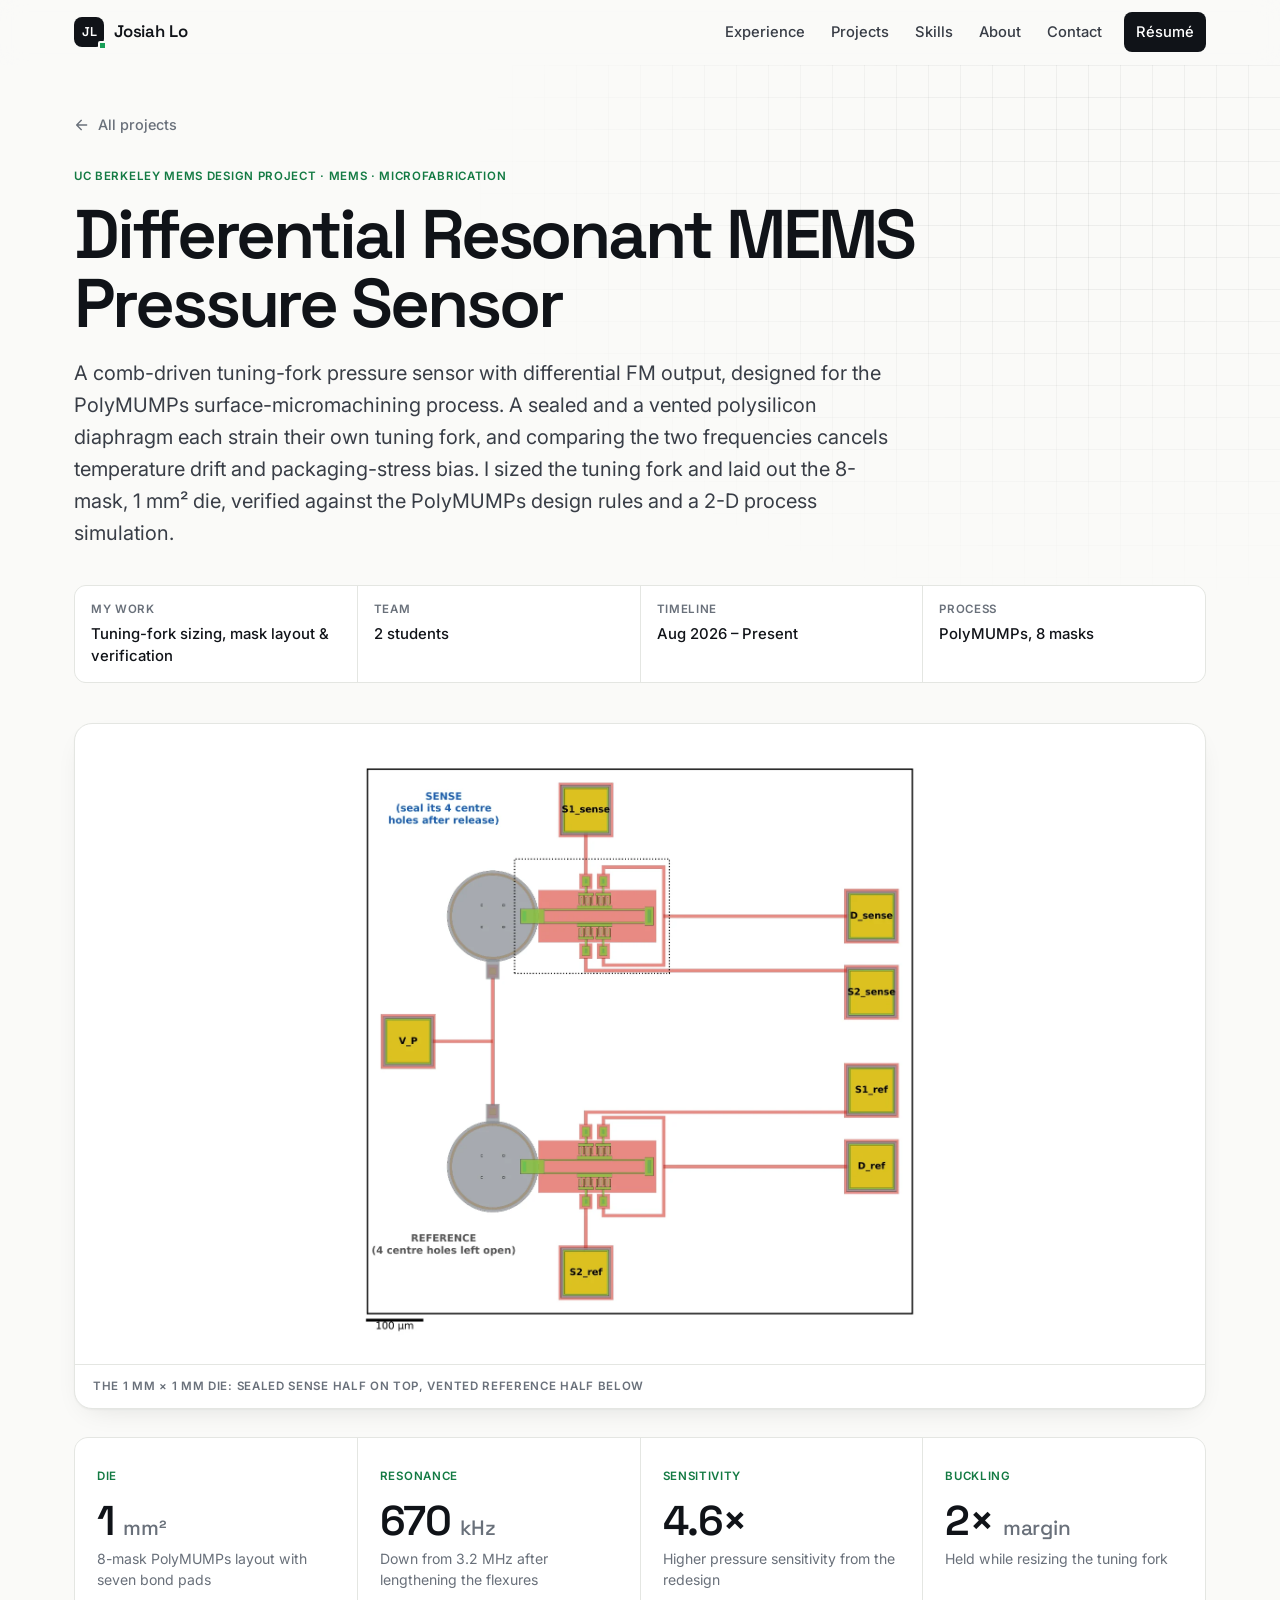
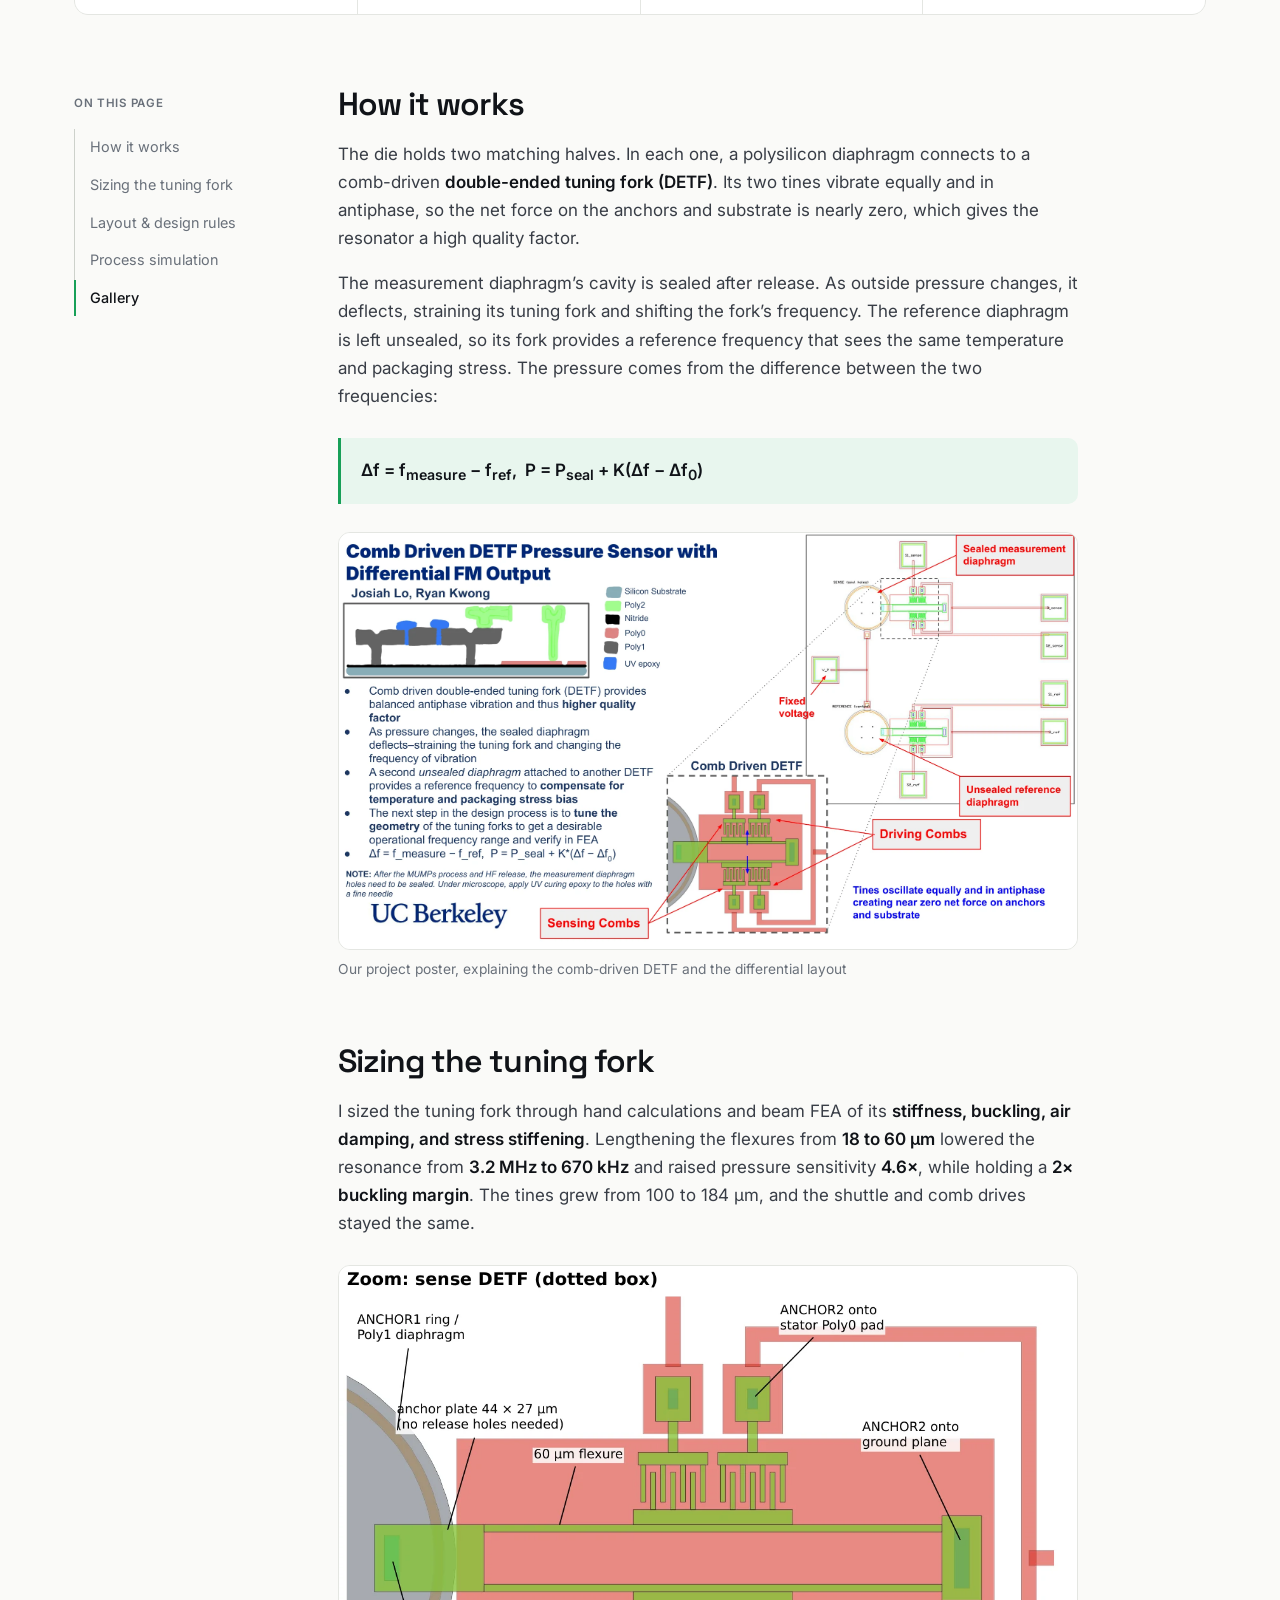
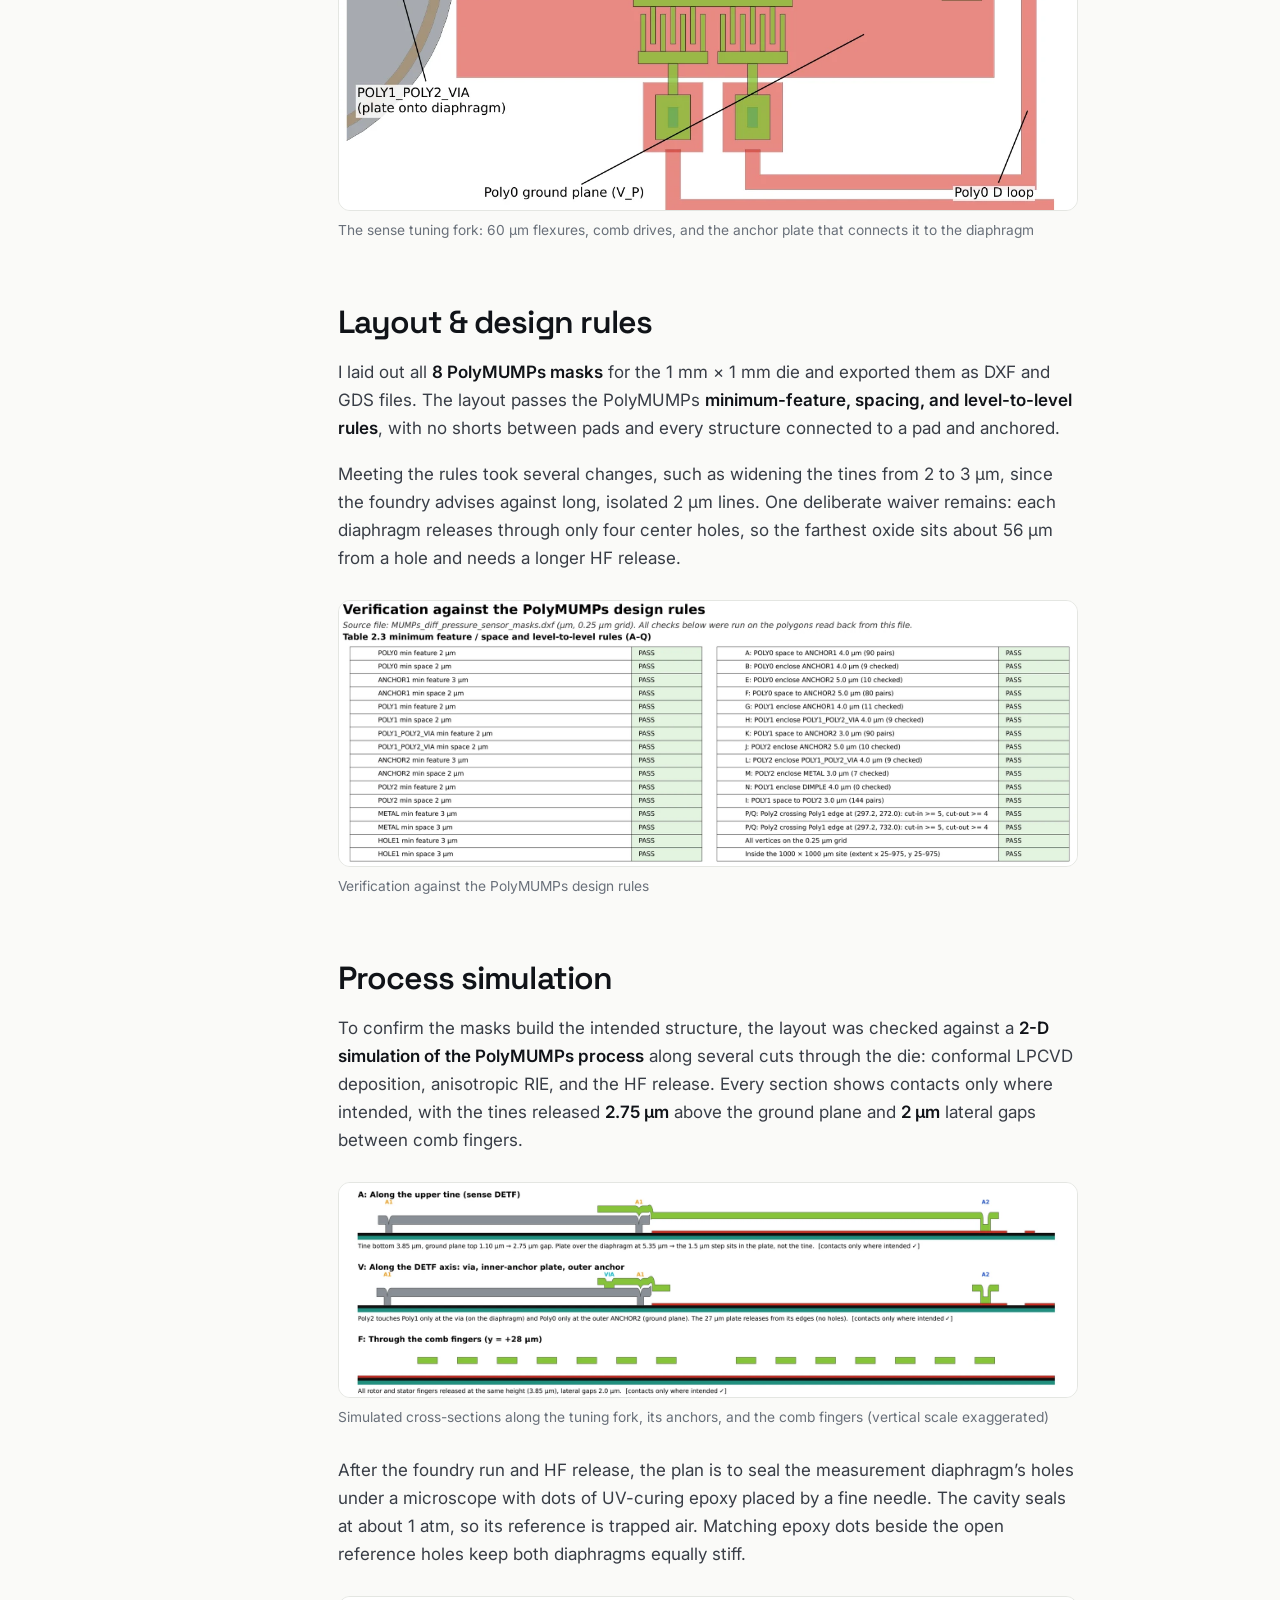
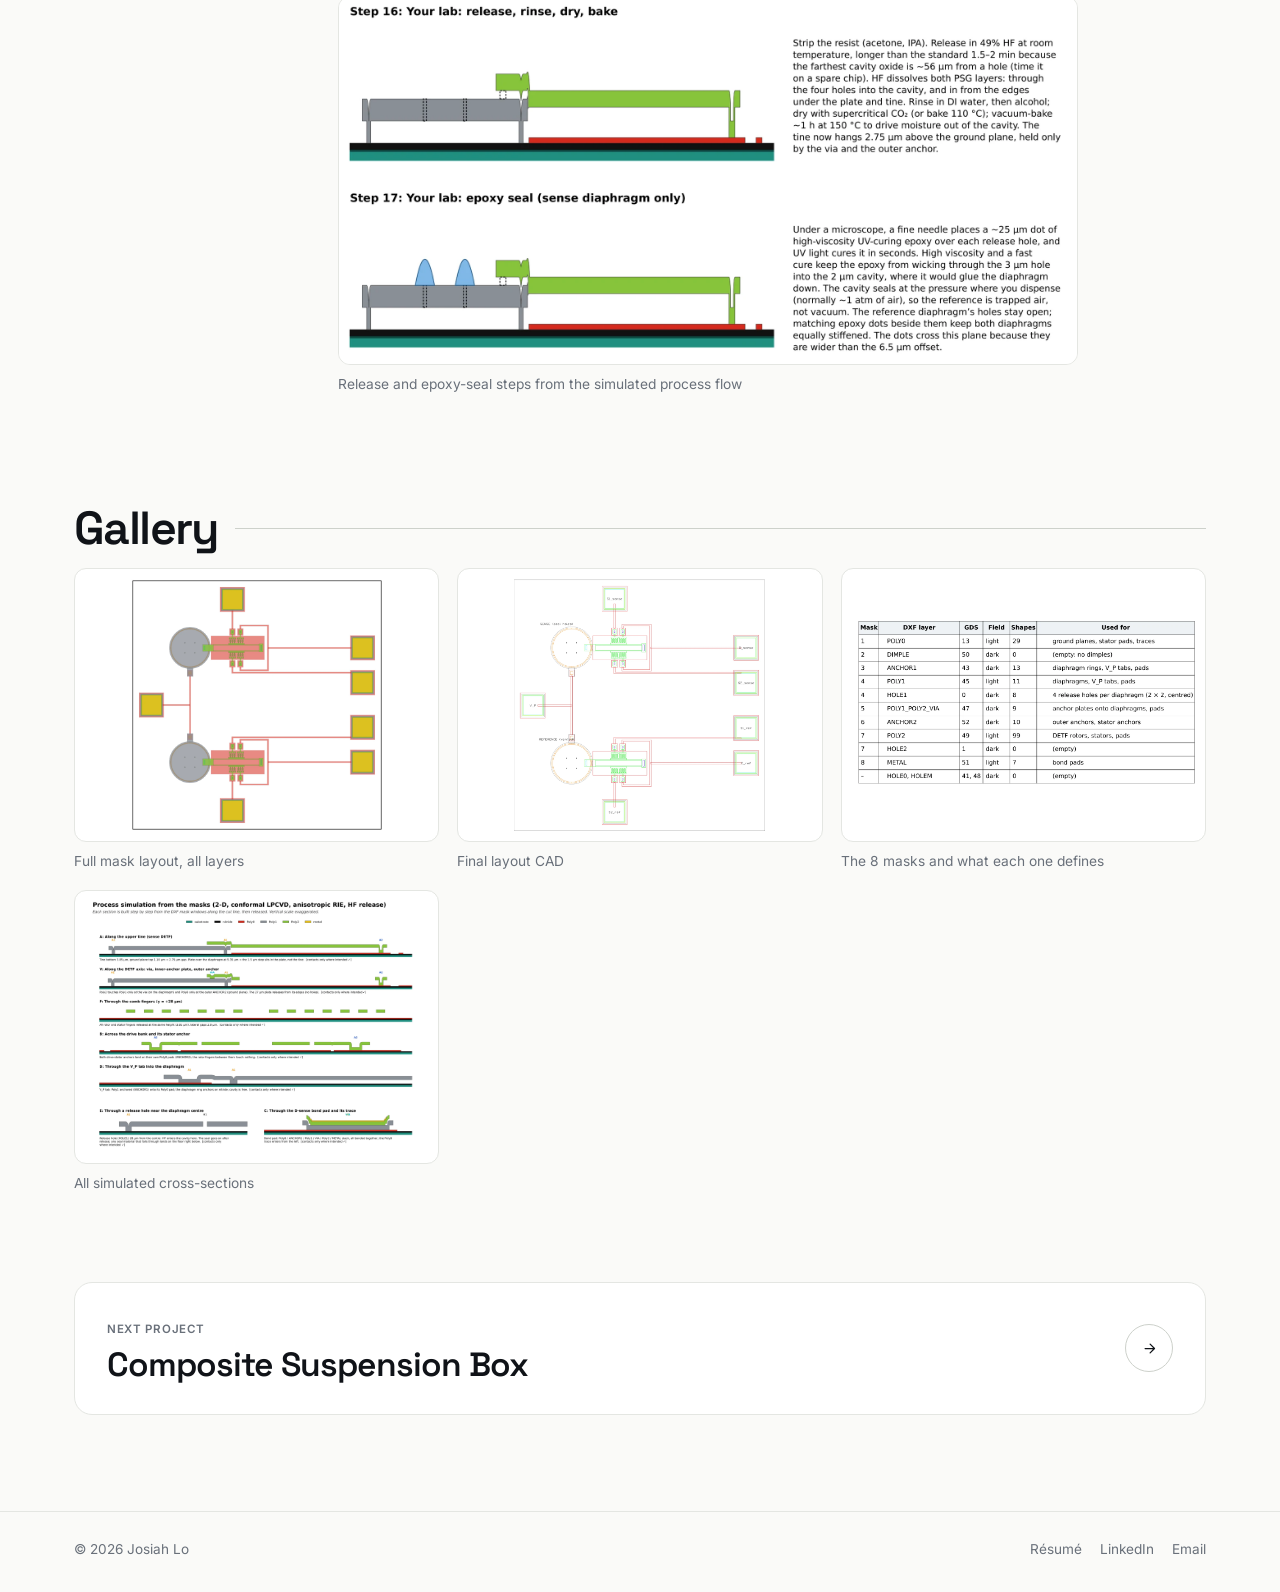
==== projects/mems-pressure-sensor.html @ 139d6095 "Add MEMS pressure sensor project and master-resume details New case-study page and featured card for" ====
<!doctype html>
<html lang="en">
<head>
  <meta charset="utf-8">
  <meta name="viewport" content="width=device-width, initial-scale=1">
  <title>Differential Resonant MEMS Pressure Sensor — Josiah Lo</title>
  <meta name="description" content="A comb-driven double-ended tuning fork pressure sensor with differential FM output, designed for the PolyMUMPs process: 8-mask 1 mm² layout verified against design rules and a 2-D process simulation.">
  <link rel="canonical" href="https://josiahdlo.github.io/projects/mems-pressure-sensor.html">
  <meta property="og:type" content="article">
  <meta property="og:title" content="Differential Resonant MEMS Pressure Sensor — Josiah Lo">
  <meta property="og:description" content="Sealed and vented diaphragms each strain a comb-driven tuning fork; comparing the two cancels temperature drift. PolyMUMPs layout, tuning-fork sizing, and process simulation.">
  <meta property="og:url" content="https://josiahdlo.github.io/projects/mems-pressure-sensor.html">
  <meta property="og:image" content="https://josiahdlo.github.io/assets/img/og-v2.jpg">
  <meta name="twitter:card" content="summary_large_image">
  <link rel="icon" href="../favicon.svg" type="image/svg+xml">
  <link rel="preconnect" href="https://fonts.googleapis.com">
  <link rel="preconnect" href="https://fonts.gstatic.com" crossorigin>
  <link href="https://fonts.googleapis.com/css2?family=Inter:wght@400;500;600&family=Space+Grotesk:wght@400;500;600&display=swap" rel="stylesheet">
  <link rel="stylesheet" href="../assets/css/style.css">
  <script>document.documentElement.classList.add("js");</script>
</head>
<body>
  <a class="skip-link" href="#main">Skip to content</a>

  <header class="nav">
    <div class="wrap nav__inner">
      <a class="brand" href="../index.html" aria-label="Josiah Lo — home">
        <span class="brand__mark" aria-hidden="true">JL</span>
        Josiah Lo
      </a>
      <button class="nav__toggle" type="button" aria-expanded="false" aria-controls="nav-links">
        <span class="nav__toggle-bars" aria-hidden="true"></span> Menu
      </button>
      <ul class="nav__links" id="nav-links">
        <li><a href="../index.html#experience">Experience</a></li>
        <li><a href="../index.html#projects">Projects</a></li>
        <li><a href="../index.html#skills">Skills</a></li>
        <li><a href="../index.html#about">About</a></li>
        <li><a href="../index.html#contact">Contact</a></li>
        <li><a class="nav__resume" href="../assets/Josiah_Lo_Resume.pdf" target="_blank" rel="noopener">Résumé</a></li>
      </ul>
    </div>
  </header>

  <main id="main">
    <section class="phero">
      <div class="wrap">
        <a class="back" href="../index.html#projects">
          <svg viewBox="0 0 24 24" fill="none" stroke="currentColor" stroke-width="2" stroke-linecap="round" stroke-linejoin="round" aria-hidden="true"><path d="M19 12H5M11 19l-7-7 7-7"/></svg>
          All projects
        </a>
        <p class="phero__eyebrow label">UC Berkeley MEMS design project · MEMS · Microfabrication</p>
        <h1 class="phero__title">Differential Resonant MEMS Pressure Sensor</h1>
        <p class="phero__lead">A comb-driven tuning-fork pressure sensor with differential FM output, designed for the PolyMUMPs surface-micromachining process. A sealed and a vented polysilicon diaphragm each strain their own tuning fork, and comparing the two frequencies cancels temperature drift and packaging-stress bias. I sized the tuning fork and laid out the 8-mask, 1 mm² die, verified against the PolyMUMPs design rules and a 2-D process simulation.</p>
        <dl class="meta">
          <div><dt class="label">My work</dt><dd>Tuning-fork sizing, mask layout &amp; verification</dd></div>
          <div><dt class="label">Team</dt><dd>2 students</dd></div>
          <div><dt class="label">Timeline</dt><dd>Aug 2026 – Present</dd></div>
          <div><dt class="label">Process</dt><dd>PolyMUMPs, 8 masks</dd></div>
        </dl>
      </div>
    </section>

    <div class="wrap">
      <figure class="cover cover--pad">
        <a href="../assets/img/mems/layout-labeled.webp" data-zoom><img src="../assets/img/mems/layout-labeled.webp" width="1187" height="1248" alt="PolyMUMPs mask layout of the 1 mm die: the sensing half with its sealed diaphragm on top, the reference half with its vented diaphragm below, and seven bond pads"></a>
        <figcaption class="label">The 1 mm × 1 mm die: sealed sense half on top, vented reference half below</figcaption>
      </figure>

      <div class="results" style="--cols:4">
        <div class="stat">
          <span class="label">Die</span>
          <div class="stat__num">1 <small>mm²</small></div>
          <p class="stat__text">8-mask PolyMUMPs layout with seven bond pads</p>
        </div>
        <div class="stat">
          <span class="label">Resonance</span>
          <div class="stat__num">670 <small>kHz</small></div>
          <p class="stat__text">Down from 3.2 MHz after lengthening the flexures</p>
        </div>
        <div class="stat">
          <span class="label">Sensitivity</span>
          <div class="stat__num">4.6×</div>
          <p class="stat__text">Higher pressure sensitivity from the redesign</p>
        </div>
        <div class="stat">
          <span class="label">Buckling</span>
          <div class="stat__num">2× <small>margin</small></div>
          <p class="stat__text">Held while resizing the tuning fork</p>
        </div>
      </div>

      <div class="pbody">
        <nav class="toc" aria-label="On this page">
          <span class="label">On this page</span>
          <ol>
            <li><a href="#concept">How it works</a></li>
            <li><a href="#sizing">Sizing the tuning fork</a></li>
            <li><a href="#layout">Layout &amp; design rules</a></li>
            <li><a href="#process">Process simulation</a></li>
            <li><a href="#gallery">Gallery</a></li>
          </ol>
        </nav>

        <article class="prose">
          <section id="concept">
            <h2>How it works</h2>
            <p>The die holds two matching halves. In each one, a polysilicon diaphragm connects to a comb-driven <strong>double-ended tuning fork (DETF)</strong>. Its two tines vibrate equally and in antiphase, so the net force on the anchors and substrate is nearly zero, which gives the resonator a high quality factor.</p>
            <p>The measurement diaphragm’s cavity is sealed after release. As outside pressure changes, it deflects, straining its tuning fork and shifting the fork’s frequency. The reference diaphragm is left unsealed, so its fork provides a reference frequency that sees the same temperature and packaging stress. The pressure comes from the difference between the two frequencies:</p>
            <div class="callout"><p><strong>Δf = f<sub>measure</sub> − f<sub>ref</sub>,&nbsp; P = P<sub>seal</sub> + K(Δf − Δf<sub>0</sub>)</strong></p></div>
            <figure class="fig">
              <a href="../assets/img/mems/poster.webp" data-zoom><img src="../assets/img/mems/poster.webp" width="2000" height="1125" alt="Project poster: Comb Driven DETF Pressure Sensor with Differential FM Output, showing the cross-section, the layout, and the driving and sensing combs" loading="lazy"></a>
              <figcaption>Our project poster, explaining the comb-driven DETF and the differential layout</figcaption>
            </figure>
          </section>

          <section id="sizing">
            <h2>Sizing the tuning fork</h2>
            <p>I sized the tuning fork through hand calculations and beam FEA of its <strong>stiffness, buckling, air damping, and stress stiffening</strong>. Lengthening the flexures from <strong>18 to 60 µm</strong> lowered the resonance from <strong>3.2 MHz to 670 kHz</strong> and raised pressure sensitivity <strong>4.6×</strong>, while holding a <strong>2× buckling margin</strong>. The tines grew from 100 to 184 µm, and the shuttle and comb drives stayed the same.</p>
            <figure class="fig">
              <a href="../assets/img/mems/detf-zoom.webp" data-zoom><img src="../assets/img/mems/detf-zoom.webp" width="1162" height="857" alt="Zoomed layout of the sense tuning fork showing the 60 µm flexures, comb drives, anchors, and the anchor plate on the diaphragm" loading="lazy"></a>
              <figcaption>The sense tuning fork: 60 µm flexures, comb drives, and the anchor plate that connects it to the diaphragm</figcaption>
            </figure>
          </section>

          <section id="layout">
            <h2>Layout &amp; design rules</h2>
            <p>I laid out all <strong>8 PolyMUMPs masks</strong> for the 1 mm × 1 mm die and exported them as DXF and GDS files. The layout passes the PolyMUMPs <strong>minimum-feature, spacing, and level-to-level rules</strong>, with no shorts between pads and every structure connected to a pad and anchored.</p>
            <p>Meeting the rules took several changes, such as widening the tines from 2 to 3 µm, since the foundry advises against long, isolated 2 µm lines. One deliberate waiver remains: each diaphragm releases through only four center holes, so the farthest oxide sits about 56 µm from a hole and needs a longer HF release.</p>
            <figure class="fig">
              <a href="../assets/img/mems/drc.webp" data-zoom><img src="../assets/img/mems/drc.webp" width="1800" height="646" alt="Design-rule verification table: every minimum feature, spacing, and level-to-level check passes" loading="lazy"></a>
              <figcaption>Verification against the PolyMUMPs design rules</figcaption>
            </figure>
          </section>

          <section id="process">
            <h2>Process simulation</h2>
            <p>To confirm the masks build the intended structure, the layout was checked against a <strong>2-D simulation of the PolyMUMPs process</strong> along several cuts through the die: conformal LPCVD deposition, anisotropic RIE, and the HF release. Every section shows contacts only where intended, with the tines released <strong>2.75 µm</strong> above the ground plane and <strong>2 µm</strong> lateral gaps between comb fingers.</p>
            <figure class="fig">
              <a href="../assets/img/mems/sections.webp" data-zoom><img src="../assets/img/mems/sections.webp" width="1800" height="522" alt="Simulated cross-sections along the tuning fork, its anchors, and the comb fingers" loading="lazy"></a>
              <figcaption>Simulated cross-sections along the tuning fork, its anchors, and the comb fingers (vertical scale exaggerated)</figcaption>
            </figure>
            <p>After the foundry run and HF release, the plan is to seal the measurement diaphragm’s holes under a microscope with dots of UV-curing epoxy placed by a fine needle. The cavity seals at about 1 atm, so its reference is trapped air. Matching epoxy dots beside the open reference holes keep both diaphragms equally stiff.</p>
            <figure class="fig">
              <a href="../assets/img/mems/flow-release.webp" data-zoom><img src="../assets/img/mems/flow-release.webp" width="1800" height="894" alt="Process-flow steps for the HF release and the UV epoxy seal of the measurement diaphragm" loading="lazy"></a>
              <figcaption>Release and epoxy-seal steps from the simulated process flow</figcaption>
            </figure>
          </section>
        </article>
      </div>
    </div>

    <section class="gallery-section" id="gallery">
      <div class="wrap">
        <div class="section__head">
          <h2 class="section__title">Gallery</h2>
          <span class="section__rule" aria-hidden="true"></span>
        </div>
        <div class="gallery">
          <figure><a href="../assets/img/mems/layout.webp" data-zoom><img class="fit" src="../assets/img/mems/layout.webp" width="1516" height="1516" alt="Full mask layout of the die with all layers" loading="lazy"></a><figcaption>Full mask layout, all layers</figcaption></figure>
          <figure><a href="../assets/img/mems/final-cad.webp" data-zoom><img class="fit" src="../assets/img/mems/final-cad.webp" width="1793" height="1800" alt="Final layout CAD of the die" loading="lazy"></a><figcaption>Final layout CAD</figcaption></figure>
          <figure><a href="../assets/img/mems/mask-table.webp" data-zoom><img class="fit" src="../assets/img/mems/mask-table.webp" width="1162" height="587" alt="Table of the 8 PolyMUMPs masks and what each defines" loading="lazy"></a><figcaption>The 8 masks and what each one defines</figcaption></figure>
          <figure><a href="../assets/img/mems/sections-all.webp" data-zoom><img class="fit" src="../assets/img/mems/sections-all.webp" width="1800" height="1371" alt="All simulated cross-sections through the die" loading="lazy"></a><figcaption>All simulated cross-sections</figcaption></figure>
        </div>
      </div>
    </section>

    <section class="pnext">
      <div class="wrap">
        <a href="suspension-box.html">
          <div><span class="label">Next project</span><strong>Composite Suspension Box</strong></div>
          <span class="card__go" aria-hidden="true"><svg viewBox="0 0 24 24" fill="none" stroke="currentColor" stroke-width="2" stroke-linecap="round" stroke-linejoin="round"><path d="M5 12h14M13 5l7 7-7 7"/></svg></span>
        </a>
      </div>
    </section>
  </main>

  <footer class="footer">
    <div class="wrap footer__inner">
      <span>© <span data-year>2026</span> Josiah Lo</span>
      <nav aria-label="Footer">
        <a href="../assets/Josiah_Lo_Resume.pdf" target="_blank" rel="noopener">Résumé</a>
        <a href="https://www.linkedin.com/in/josiahdavidlo" target="_blank" rel="noopener">LinkedIn</a>
        <a href="mailto:josiahlo@berkeley.edu">Email</a>
      </nav>
    </div>
  </footer>

  <script src="../assets/js/main.js" defer></script>
</body>
</html>
---- assets/css/style.css ----
/* ==========================================================================
   Josiah Lo — portfolio
   Light "drawing sheet" theme: paper white, ink black, one green accent.
   ========================================================================== */

:root {
  color-scheme: light;

  --bg: #fafaf8;
  --surface: #ffffff;
  --surface-2: #f2f3f0;
  --ink: #101318;
  --ink-2: #383d46;
  --muted: #69707a;
  --line: #e4e6e2;
  --line-2: #cdd1cb;
  --grid: rgba(16, 19, 24, 0.055);

  --accent: #18a058;        /* graphics, large type */
  --accent-ink: #137a43;    /* small text and filled buttons (white text passes contrast) */
  --accent-soft: #e8f6ee;

  --font-display: "Space Grotesk", system-ui, -apple-system, "Segoe UI", sans-serif;
  --font-body: "Inter", system-ui, -apple-system, "Segoe UI", Roboto, sans-serif;

  --radius: 14px;
  --shadow: 0 1px 2px rgba(16, 19, 24, 0.04), 0 10px 30px -14px rgba(16, 19, 24, 0.14);
  --wrap: 1180px;
  --nav-h: 64px;
}

/* ---------- Base ---------- */

*, *::before, *::after { box-sizing: border-box; }

html {
  -webkit-text-size-adjust: 100%;
  scroll-behavior: smooth;
  scroll-padding-top: calc(var(--nav-h) + 16px);
}

body {
  margin: 0;
  background: var(--bg);
  color: var(--ink);
  font: 400 17px/1.65 var(--font-body);
  -webkit-font-smoothing: antialiased;
  text-rendering: optimizeLegibility;
  overflow-x: hidden;
}

img { max-width: 100%; height: auto; display: block; }
a { color: inherit; }
::selection { background: var(--accent); color: #fff; }

h1, h2, h3, h4 {
  font-family: var(--font-display);
  font-weight: 600;
  line-height: 1.1;
  letter-spacing: -0.02em;
  margin: 0;
}

p { margin: 0 0 1em; }

:focus-visible {
  outline: 2px solid var(--accent);
  outline-offset: 3px;
  border-radius: 4px;
}

.wrap {
  max-width: var(--wrap);
  margin: 0 auto;
  padding: 0 24px;
}

.label {
  font-family: var(--font-body);
  font-size: 0.72rem;
  font-weight: 600;
  letter-spacing: 0.06em;
  text-transform: uppercase;
  color: var(--muted);
}

.skip-link {
  position: absolute;
  left: 16px;
  top: -60px;
  z-index: 100;
  background: var(--ink);
  color: #fff;
  padding: 10px 14px;
  border-radius: 8px;
  text-decoration: none;
}
.skip-link:focus { top: 12px; }

/* ---------- Navigation ---------- */

.nav {
  position: sticky;
  top: 0;
  z-index: 50;
  background: rgba(250, 250, 248, 0.86);
  -webkit-backdrop-filter: saturate(1.4) blur(12px);
  backdrop-filter: saturate(1.4) blur(12px);
  border-bottom: 1px solid transparent;
  transition: border-color 0.2s ease;
}
.nav.is-scrolled, .nav.is-open { border-bottom-color: var(--line); }

.nav__inner {
  display: flex;
  align-items: center;
  justify-content: space-between;
  gap: 16px;
  height: var(--nav-h);
}

.brand {
  display: inline-flex;
  align-items: center;
  gap: 10px;
  text-decoration: none;
  font-family: var(--font-display);
  font-weight: 600;
  font-size: 1.05rem;
  letter-spacing: -0.01em;
}
.brand__mark {
  display: grid;
  place-items: center;
  width: 30px;
  height: 30px;
  border-radius: 8px;
  background: var(--ink);
  color: #fff;
  font-family: var(--font-display);
  font-size: 0.8rem;
  font-weight: 600;
  letter-spacing: 0;
  position: relative;
}
.brand__mark::after {
  content: "";
  position: absolute;
  right: -3px;
  bottom: -3px;
  width: 9px;
  height: 9px;
  border-radius: 2px;
  background: var(--accent);
  border: 2px solid var(--bg);
}

.nav__links {
  display: flex;
  align-items: center;
  gap: 2px;
  list-style: none;
  margin: 0;
  padding: 0;
}
.nav__links a {
  display: block;
  padding: 8px 12px;
  border-radius: 8px;
  text-decoration: none;
  color: var(--ink-2);
  font-size: 0.92rem;
  font-weight: 500;
  transition: background 0.15s ease, color 0.15s ease;
}
.nav__links a:hover { background: var(--surface-2); color: var(--ink); }
.nav__links .nav__resume {
  margin-left: 8px;
  background: var(--ink);
  color: #fff;
}
.nav__links .nav__resume:hover { background: #2b3038; color: #fff; }

.nav__toggle {
  display: none;
  align-items: center;
  gap: 8px;
  height: 38px;
  padding: 0 12px;
  border: 1px solid var(--line-2);
  border-radius: 8px;
  background: var(--surface);
  color: var(--ink);
  font: 500 0.88rem var(--font-body);
  cursor: pointer;
}
.nav__toggle-bars, .nav__toggle-bars::before {
  display: block;
  width: 14px;
  height: 2px;
  background: currentColor;
  border-radius: 2px;
  position: relative;
}
.nav__toggle-bars::before { content: ""; position: absolute; top: 5px; }
.nav__toggle-bars { transform: translateY(-2.5px); }

@media (max-width: 780px) {
  .nav__toggle { display: inline-flex; }
  .nav__links {
    display: none;
    position: absolute;
    top: var(--nav-h);
    left: 0;
    right: 0;
    flex-direction: column;
    align-items: stretch;
    gap: 2px;
    padding: 8px 16px 18px;
    background: var(--bg);
    border-bottom: 1px solid var(--line);
    box-shadow: 0 18px 30px -24px rgba(16, 19, 24, 0.35);
  }
  .nav.is-open .nav__links { display: flex; }
  .nav__links a { padding: 12px; }
  .nav__links .nav__resume { margin: 6px 0 0; text-align: center; }
}

/* ---------- Buttons ---------- */

.btn {
  display: inline-flex;
  align-items: center;
  justify-content: center;
  gap: 8px;
  min-height: 44px;
  padding: 0 18px;
  border: 1px solid var(--line-2);
  border-radius: 10px;
  background: var(--surface);
  color: var(--ink);
  font-size: 0.95rem;
  font-weight: 500;
  text-decoration: none;
  white-space: nowrap;
  transition: transform 0.15s ease, border-color 0.15s ease, background 0.15s ease;
}
.btn:hover { border-color: var(--ink); transform: translateY(-1px); }
.btn svg { width: 16px; height: 16px; flex: none; }
.btn--primary { background: var(--ink); border-color: var(--ink); color: #fff; }
.btn--primary:hover { background: #2b3038; border-color: #2b3038; }
.btn--accent { background: var(--accent-ink); border-color: var(--accent-ink); color: #fff; }
.btn--accent:hover { background: #0f6236; border-color: #0f6236; }

/* ---------- Hero ---------- */

.hero {
  position: relative;
  padding: 72px 0 64px;
  overflow: hidden;
  border-bottom: 1px solid var(--line);
}
/* On desktop the hero fills one screen, with a scroll cue at the bottom */
@media (min-width: 921px) {
  .hero {
    display: flex;
    flex-direction: column;
    justify-content: center;
    min-height: calc(100vh - var(--nav-h));
    min-height: calc(100svh - var(--nav-h));
    padding-bottom: 104px;
  }
  .hero > .wrap { width: 100%; }
}
.scroll-cue {
  position: absolute;
  left: 50%;
  bottom: 26px;
  z-index: 1;
  display: flex;
  flex-direction: column;
  align-items: center;
  gap: 8px;
  transform: translateX(-50%);
  color: var(--muted);
  text-decoration: none;
  transition: opacity 0.3s ease, color 0.15s ease;
}
.scroll-cue:hover { color: var(--ink); }
.scroll-cue .label { color: inherit; }
.scroll-cue__icon {
  display: grid;
  place-items: center;
  width: 38px;
  height: 38px;
  border: 1px solid var(--line-2);
  border-radius: 50%;
  background: var(--surface);
  box-shadow: 0 1px 2px rgba(16, 19, 24, 0.05);
  animation: cue-bob 2.2s ease-in-out infinite;
}
.scroll-cue:hover .scroll-cue__icon { border-color: var(--accent); color: var(--accent-ink); }
.scroll-cue__icon svg { width: 16px; height: 16px; }
.scroll-cue.is-hidden { opacity: 0; pointer-events: none; }
@keyframes cue-bob {
  0%, 100% { transform: translateY(0); }
  50% { transform: translateY(5px); }
}
@media (max-width: 920px) {
  .scroll-cue { display: none; }
}
.hero::before {
  content: "";
  position: absolute;
  inset: 0;
  background-image:
    linear-gradient(var(--grid) 1px, transparent 1px),
    linear-gradient(90deg, var(--grid) 1px, transparent 1px);
  background-size: 32px 32px;
  background-position: -1px -1px;
  -webkit-mask-image: radial-gradient(ellipse 75% 80% at 72% 35%, #000 25%, transparent 78%);
  mask-image: radial-gradient(ellipse 75% 80% at 72% 35%, #000 25%, transparent 78%);
  pointer-events: none;
}

.hero__grid {
  position: relative;
  display: grid;
  grid-template-columns: minmax(0, 1.4fr) minmax(0, 1fr);
  gap: 64px;
  align-items: center;
}

.hero__name {
  margin: 0 0 14px;
  font-size: clamp(3.4rem, 8.6vw, 6.5rem);
  font-weight: 600;
  line-height: 0.92;
  letter-spacing: -0.05em;
}

.hero__role {
  margin-bottom: 26px;
  color: var(--muted);
}

.hero__lead {
  max-width: 30ch;
  margin-bottom: 28px;
  font-family: var(--font-display);
  font-size: clamp(1.3rem, 2.4vw, 1.65rem);
  font-weight: 400;
  line-height: 1.38;
  letter-spacing: -0.015em;
  color: var(--ink-2);
}

.hero__now {
  display: grid;
  gap: 10px;
  list-style: none;
  margin: 0 0 32px;
  padding: 18px 0 0;
  border-top: 1px dashed var(--line-2);
  max-width: 560px;
}
.hero__now li {
  display: grid;
  grid-template-columns: 58px 1fr;
  gap: 12px;
  align-items: baseline;
  font-size: 0.98rem;
  color: var(--ink-2);
}
.hero__now .label { color: var(--accent-ink); }
.hero__now strong { color: var(--ink); font-weight: 600; }

.hero__cta { display: flex; flex-wrap: wrap; gap: 10px; }

/* ID card with drawing-style title block */
.idcard {
  justify-self: end;
  width: 100%;
  max-width: 340px;
  padding: 12px;
  border: 1px solid var(--line);
  border-radius: 18px;
  background: var(--surface);
  box-shadow: var(--shadow);
}
.idcard__photo {
  position: relative;
  margin: 0;
  aspect-ratio: 5 / 6;
  overflow: hidden;
  border-radius: 11px;
  background: var(--surface-2);
}
.idcard__photo img { width: 100%; height: 100%; object-fit: cover; object-position: 50% 12%; }
.idcard__photo figcaption {
  position: absolute;
  left: 10px;
  bottom: 10px;
  padding: 4px 8px;
  border-radius: 6px;
  background: rgba(255, 255, 255, 0.9);
  color: var(--ink-2);
}

.titleblock {
  margin: 12px 0 0;
  border: 1px solid var(--line-2);
  border-radius: 10px;
  overflow: hidden;
  font-size: 0.86rem;
}
.titleblock > div {
  display: grid;
  grid-template-columns: 82px 1fr;
  border-top: 1px solid var(--line);
}
.titleblock > div:first-child { border-top: 0; }
.titleblock dt {
  padding: 9px 10px;
  border-right: 1px solid var(--line);
  background: var(--surface-2);
  font-family: var(--font-body);
  font-size: 0.68rem;
  font-weight: 600;
  letter-spacing: 0.05em;
  text-transform: uppercase;
  color: var(--muted);
  display: flex;
  align-items: center;
}
.titleblock dd { margin: 0; padding: 9px 12px; font-weight: 500; line-height: 1.4; }

@media (max-width: 920px) {
  .hero { padding: 48px 0 48px; }
  .hero__grid { grid-template-columns: 1fr; gap: 44px; }
  .idcard {
    justify-self: stretch;
    max-width: 540px;
    display: grid;
    grid-template-columns: 148px 1fr;
    gap: 12px;
    align-items: center;
  }
  .idcard__photo { aspect-ratio: 1 / 1; }
  .titleblock { margin: 0; }
}
@media (max-width: 520px) {
  .idcard { grid-template-columns: 1fr; }
  .idcard__photo { width: 128px; }
  .titleblock > div { grid-template-columns: 84px 1fr; }
}

/* ---------- Stat boxes (project page results) ---------- */

.stat { padding: 28px 24px 30px; background: var(--surface); }
.stat .label { color: var(--accent-ink); }
.stat__num {
  margin: 12px 0 8px;
  font-family: var(--font-display);
  font-size: clamp(1.9rem, 3.3vw, 2.6rem);
  font-weight: 600;
  line-height: 1;
  letter-spacing: -0.035em;
  white-space: nowrap;
}
.stat__num .arrow { color: var(--accent); font-weight: 500; padding: 0 0.08em; }
.stat__num small { font-size: 0.5em; letter-spacing: -0.01em; color: var(--muted); font-weight: 500; }
.stat__text { margin: 0; font-size: 0.88rem; line-height: 1.45; color: var(--muted); }

@media (max-width: 420px) {
  .stat { padding: 22px 16px 24px; }
}

/* ---------- Sections ---------- */

.section { padding: 104px 0; }
.section--alt {
  background: var(--surface);
  border-top: 1px solid var(--line);
  border-bottom: 1px solid var(--line);
}
.section--alt + .section--alt { border-top: 0; }

.section__head {
  display: flex;
  align-items: baseline;
  gap: 16px;
  margin-bottom: 14px;
}
.section__title { font-size: clamp(2rem, 4.2vw, 2.9rem); letter-spacing: -0.035em; }
.section__rule { flex: 1; height: 1px; background: var(--line-2); align-self: center; }
.section__intro {
  max-width: 62ch;
  margin: 0 0 44px;
  color: var(--muted);
  font-size: 1.02rem;
}

/* ---------- Experience ---------- */

.job {
  display: grid;
  grid-template-columns: 300px minmax(0, 1fr);
  gap: 52px;
  padding: 36px;
  border: 1px solid var(--line);
  border-radius: var(--radius);
  background: var(--surface);
  box-shadow: var(--shadow);
}
.job__company { font-size: 1.55rem; letter-spacing: -0.025em; }
.job__division { margin: 6px 0 0; color: var(--ink-2); font-weight: 500; }
.job__role {
  display: inline-block;
  margin-top: 16px;
  padding: 5px 10px;
  border-radius: 6px;
  background: var(--accent-soft);
  color: var(--accent-ink);
  font-weight: 600;
  font-size: 0.9rem;
}
.job__dates { margin-top: 10px; }

.kpis {
  display: grid;
  grid-template-columns: 1fr 1fr;
  gap: 8px;
  margin-top: 28px;
}
.kpi {
  padding: 12px 14px;
  border: 1px solid var(--line);
  border-radius: 10px;
  background: var(--bg);
}
.kpi b {
  display: block;
  font-family: var(--font-display);
  font-size: 1.35rem;
  font-weight: 600;
  letter-spacing: -0.03em;
}
.kpi span { display: block; margin-top: 2px; font-size: 0.76rem; line-height: 1.35; color: var(--muted); }

.job__note {
  margin: 22px 0 0;
  padding-top: 14px;
  border-top: 1px dashed var(--line-2);
  font-size: 0.8rem;
  color: var(--muted);
}

.ticks { list-style: none; margin: 0; padding: 0; display: grid; gap: 20px; }
.ticks li { position: relative; padding-left: 26px; color: var(--ink-2); }
.ticks li::before {
  content: "";
  position: absolute;
  left: 0;
  top: 0.78em;
  width: 12px;
  height: 2px;
  background: var(--accent);
}
.ticks strong { color: var(--ink); font-weight: 600; }
.ticks h4 {
  margin-bottom: 4px;
  font-family: var(--font-body);
  font-size: 1rem;
  font-weight: 600;
  letter-spacing: 0;
  color: var(--ink);
}

.tags { display: flex; flex-wrap: wrap; gap: 6px; list-style: none; margin: 0; padding: 0; }
.tags li {
  padding: 3px 9px;
  border: 1px solid var(--line-2);
  border-radius: 999px;
  background: var(--surface);
  color: var(--ink-2);
  font-size: 0.76rem;
  font-weight: 500;
  line-height: 1.5;
}
.job .tags { margin-top: 28px; }

@media (max-width: 920px) {
  .job { grid-template-columns: 1fr; gap: 30px; padding: 26px 22px; }
}

/* Public hardware images under the experience card */
.hw {
  margin-top: 20px;
  padding: 24px;
  border: 1px solid var(--line);
  border-radius: var(--radius);
  background: var(--surface);
}
.hw__head {
  display: flex;
  flex-wrap: wrap;
  align-items: baseline;
  gap: 6px 20px;
  margin-bottom: 18px;
}
.hw__head p { margin: 0; color: var(--ink-2); font-size: 0.95rem; }
.hw__grid {
  display: grid;
  grid-template-columns: repeat(4, minmax(0, 1fr));
  gap: 16px;
}
.hw figure { margin: 0; }
.hw figure a {
  display: flex;
  align-items: center;
  justify-content: center;
  height: 200px;
  cursor: zoom-in;
}
.hw img {
  width: auto;
  height: auto;
  max-width: 100%;
  max-height: 200px;
  border: 1px solid var(--line);
  border-radius: 10px;
  background: #fff;
  transition: transform 0.3s ease, box-shadow 0.3s ease;
}
.hw a:hover img { transform: translateY(-2px); box-shadow: 0 16px 30px -18px rgba(16, 19, 24, 0.35); }
.hw figcaption { margin-top: 10px; font-size: 0.8rem; line-height: 1.45; color: var(--muted); }
.hw figcaption b { display: block; margin-bottom: 2px; color: var(--ink); font-size: 0.88rem; font-weight: 600; }
.hw__src {
  margin: 18px 0 0;
  padding-top: 14px;
  border-top: 1px dashed var(--line-2);
  font-size: 0.76rem;
  line-height: 1.5;
  color: var(--muted);
}
.hw__src a { color: var(--ink-2); }
@media (max-width: 920px) {
  .hw__grid { grid-template-columns: repeat(2, minmax(0, 1fr)); }
}
@media (max-width: 520px) {
  .hw figure a { height: 150px; }
  .hw img { max-height: 150px; }
}
@media (max-width: 420px) {
  .hw { padding: 18px; }
}

/* ---------- Project cards ---------- */

.projects {
  display: grid;
  grid-template-columns: repeat(6, minmax(0, 1fr));
  gap: 20px;
}
.card {
  grid-column: span 2;
  display: flex;
  flex-direction: column;
  overflow: hidden;
  border: 1px solid var(--line);
  border-radius: var(--radius);
  background: var(--bg);
  color: inherit;
  text-decoration: none;
  transition: transform 0.25s ease, box-shadow 0.25s ease, border-color 0.25s ease;
}
.card--lg { grid-column: span 3; }
.card:hover {
  transform: translateY(-3px);
  border-color: var(--line-2);
  box-shadow: 0 22px 44px -24px rgba(16, 19, 24, 0.3);
}

.card__media {
  position: relative;
  aspect-ratio: 16 / 10;
  overflow: hidden;
  border-bottom: 1px solid var(--line);
  background: #fff;
}
.card__media img {
  width: 100%;
  height: 100%;
  object-fit: cover;
  transition: transform 0.6s cubic-bezier(0.2, 0.7, 0.2, 1);
}
.card__media--contain img { object-fit: contain; padding: 18px; }
.card:hover .card__media img { transform: scale(1.035); }
.card__index, .card__date {
  position: absolute;
  top: 12px;
  left: 12px;
  padding: 3px 8px;
  border: 1px solid var(--line);
  border-radius: 6px;
  background: rgba(255, 255, 255, 0.92);
  color: var(--ink-2);
}

.card__date { left: auto; right: 12px; }

.card__body {
  display: flex;
  flex: 1;
  flex-direction: column;
  gap: 10px;
  padding: 22px 22px 22px;
}
.card__meta { display: flex; flex-wrap: wrap; justify-content: space-between; gap: 4px 12px; }
.card__title { font-size: 1.32rem; letter-spacing: -0.025em; }
.card--lg .card__title { font-size: 1.6rem; }
.card__text { margin: 0; color: var(--ink-2); font-size: 0.95rem; line-height: 1.55; }
.card__metric {
  align-self: flex-start;
  padding: 5px 9px;
  border-radius: 6px;
  background: var(--accent-soft);
  color: var(--accent-ink);
  font-family: var(--font-body);
  font-size: 0.78rem;
  font-weight: 600;
  line-height: 1.5;
}
.card__foot {
  display: flex;
  align-items: flex-end;
  justify-content: space-between;
  gap: 12px;
  margin-top: auto;
  padding-top: 10px;
}
.card__go {
  display: grid;
  place-items: center;
  flex: none;
  width: 34px;
  height: 34px;
  border: 1px solid var(--line-2);
  border-radius: 50%;
  transition: background 0.2s ease, border-color 0.2s ease, color 0.2s ease, transform 0.2s ease;
}
.card__go svg { width: 15px; height: 15px; }
.card:hover .card__go { background: var(--accent); border-color: var(--accent); color: #fff; transform: rotate(-45deg); }

@media (max-width: 1020px) {
  .projects { grid-template-columns: repeat(2, minmax(0, 1fr)); }
  .card, .card--lg { grid-column: span 1; }
}
@media (max-width: 640px) {
  .projects { grid-template-columns: 1fr; }
}

/* Featured full-width card (in-progress project) */
.card.card--wide { grid-column: 1 / -1; flex-direction: row; }
.card--wide .card__media {
  flex: 0 0 44%;
  aspect-ratio: auto;
  min-height: 420px;
  border-bottom: 0;
  border-right: 1px solid var(--line);
}
.card__media--render { background: #c5c8d2; }
.card__media--render img { object-fit: contain; }
.card--wide .card__media img { position: absolute; inset: 0; padding: 14px 0 0; }
.card--wide .card__body { justify-content: center; gap: 12px; padding: 36px; }
.card--wide .card__title { font-size: clamp(1.6rem, 2.6vw, 2.1rem); }
.card--wide .card__text { font-size: 1rem; max-width: 52ch; }
.card--wide .card__meta { justify-content: flex-start; align-items: center; gap: 10px 12px; }
@media (max-width: 820px) {
  .card.card--wide { flex-direction: column; }
  .card--wide .card__media {
    flex: none;
    min-height: 0;
    aspect-ratio: 16 / 11;
    border-right: 0;
    border-bottom: 1px solid var(--line);
  }
  .card--wide .card__body { padding: 22px; }
}

/* Mirrored wide card (image on the right) */
.card.card--wide.card--flip { flex-direction: row-reverse; }
.card--flip .card__media { border-right: 0; border-left: 1px solid var(--line); }
.card__media--diagram { background: #fff; }
.card__media--diagram img { object-fit: contain; padding: 24px; }
.card--wide .card__media--diagram img { padding: 26px 26px 20px; }
@media (max-width: 820px) {
  .card.card--wide.card--flip { flex-direction: column; }
  .card--flip .card__media { border-left: 0; }
}

/* "In progress" status pill */
.pill {
  display: inline-flex;
  align-items: center;
  gap: 7px;
  padding: 4px 10px 4px 9px;
  border-radius: 999px;
  background: var(--accent-soft);
  color: var(--accent-ink);
  font-size: 0.72rem;
  font-weight: 600;
  letter-spacing: 0.05em;
  text-transform: uppercase;
  white-space: nowrap;
}
.pill::before {
  content: "";
  width: 7px;
  height: 7px;
  border-radius: 50%;
  background: var(--accent);
  box-shadow: 0 0 0 3px rgba(24, 160, 88, 0.18);
}
.phero__eyebrow .pill { margin-right: 8px; vertical-align: middle; }

/* Small build: process strip */
.build {
  display: grid;
  grid-template-columns: minmax(0, 0.8fr) minmax(0, 2fr);
  gap: 32px;
  align-items: center;
  margin-top: 20px;
  padding: 24px;
  border: 1px solid var(--line);
  border-radius: var(--radius);
  background: var(--bg);
}
.build__title { margin: 10px 0 10px; font-size: 1.32rem; letter-spacing: -0.025em; }
.build__text { margin: 0; color: var(--ink-2); font-size: 0.95rem; }
.build__steps {
  display: grid;
  grid-template-columns: repeat(4, minmax(0, 1fr));
  gap: 12px;
  list-style: none;
  margin: 0;
  padding: 0;
  counter-reset: step;
}
.build__steps li { counter-increment: step; }
.build__steps figure { margin: 0; }
.build__steps a { display: block; text-decoration: none; }
.build__steps img {
  width: 100%;
  aspect-ratio: 1;
  object-fit: cover;
  border: 1px solid var(--line);
  border-radius: 10px;
  background: #fff;
}
.build__steps span { display: block; margin-top: 8px; }
.build__steps span::before { content: "0" counter(step) "  "; color: var(--accent-ink); white-space: pre; }

@media (max-width: 920px) {
  .build { grid-template-columns: 1fr; gap: 20px; padding: 20px; }
}
@media (max-width: 520px) {
  .build__steps { grid-template-columns: repeat(2, minmax(0, 1fr)); }
}

/* ---------- Skills ---------- */

.skills {
  display: grid;
  grid-template-columns: repeat(5, minmax(0, 1fr));
  gap: 1px;
  overflow: hidden;
  border: 1px solid var(--line);
  border-radius: var(--radius);
  background: var(--line);
}
.skill { padding: 24px 22px 26px; background: var(--surface); }
.skill h3 {
  margin-bottom: 16px;
  font-family: var(--font-body);
  font-size: 0.72rem;
  font-weight: 600;
  letter-spacing: 0.06em;
  text-transform: uppercase;
  color: var(--accent-ink);
}
.skill ul { display: grid; gap: 9px; list-style: none; margin: 0; padding: 0; font-size: 0.95rem; line-height: 1.4; }
.skill li span { display: block; font-size: 0.8rem; color: var(--muted); }

.coursework {
  display: grid;
  grid-template-columns: auto 1fr;
  gap: 8px 20px;
  align-items: baseline;
  margin-top: 22px;
  padding: 18px 22px;
  border: 1px dashed var(--line-2);
  border-radius: var(--radius);
  font-size: 0.95rem;
  color: var(--ink-2);
}
.coursework p { margin: 0; }

@media (max-width: 1020px) {
  .skills { grid-template-columns: repeat(2, minmax(0, 1fr)); }
  .skill:last-child { grid-column: 1 / -1; }
}
@media (max-width: 520px) {
  .skills { grid-template-columns: 1fr; }
  .coursework { grid-template-columns: 1fr; }
}

/* ---------- About ---------- */

.about {
  display: grid;
  grid-template-columns: minmax(0, 1fr) minmax(0, 1.25fr);
  gap: 64px;
  align-items: start;
}
.about__lead {
  font-family: var(--font-display);
  font-size: clamp(1.45rem, 2.7vw, 2rem);
  font-weight: 500;
  line-height: 1.3;
  letter-spacing: -0.02em;
}
.about__lead span { color: var(--accent); }
.about__body p { color: var(--ink-2); }

@media (max-width: 920px) {
  .about { grid-template-columns: 1fr; gap: 28px; }
}

/* ---------- Contact ---------- */

.contact {
  position: relative;
  overflow: hidden;
  padding: 104px 0 96px;
}
.contact::before {
  content: "";
  position: absolute;
  inset: 0;
  background-image:
    linear-gradient(var(--grid) 1px, transparent 1px),
    linear-gradient(90deg, var(--grid) 1px, transparent 1px);
  background-size: 32px 32px;
  -webkit-mask-image: radial-gradient(ellipse 70% 90% at 20% 60%, #000 20%, transparent 75%);
  mask-image: radial-gradient(ellipse 70% 90% at 20% 60%, #000 20%, transparent 75%);
  pointer-events: none;
}
.contact .wrap { position: relative; }
.contact__title {
  max-width: 16ch;
  margin: 18px 0 26px;
  font-size: clamp(2.3rem, 6vw, 4.4rem);
  letter-spacing: -0.045em;
  line-height: 1;
}
.contact__methods {
  display: flex;
  flex-direction: column;
  align-items: flex-start;
  gap: 14px;
  margin-bottom: 32px;
}
.contact__email {
  display: inline-block;
  font-family: var(--font-display);
  font-size: clamp(1.25rem, 3.4vw, 2rem);
  font-weight: 500;
  letter-spacing: -0.02em;
  text-decoration: none;
  border-bottom: 2px solid var(--accent);
  overflow-wrap: anywhere;
  transition: color 0.15s ease;
}
.contact__email:hover { color: var(--accent-ink); }
.contact__links { display: flex; flex-wrap: wrap; gap: 10px; }

/* ---------- Footer ---------- */

.footer {
  padding: 26px 0 32px;
  border-top: 1px solid var(--line);
  color: var(--muted);
  font-size: 0.85rem;
}
.footer__inner { display: flex; flex-wrap: wrap; justify-content: space-between; gap: 10px 24px; }
.footer a { text-decoration: none; }
.footer a:hover { color: var(--ink); }
.footer nav { display: flex; flex-wrap: wrap; gap: 18px; }

/* ==========================================================================
   Project pages
   ========================================================================== */

.phero { position: relative; padding: 48px 0 40px; overflow: hidden; }
.phero::before {
  content: "";
  position: absolute;
  inset: 0;
  background-image:
    linear-gradient(var(--grid) 1px, transparent 1px),
    linear-gradient(90deg, var(--grid) 1px, transparent 1px);
  background-size: 32px 32px;
  -webkit-mask-image: radial-gradient(ellipse 70% 90% at 85% 20%, #000 15%, transparent 70%);
  mask-image: radial-gradient(ellipse 70% 90% at 85% 20%, #000 15%, transparent 70%);
  pointer-events: none;
}
.phero .wrap { position: relative; }

.back {
  display: inline-flex;
  align-items: center;
  gap: 8px;
  margin-bottom: 30px;
  color: var(--muted);
  font-size: 0.9rem;
  font-weight: 500;
  text-decoration: none;
}
.back svg { width: 16px; height: 16px; transition: transform 0.2s ease; }
.back:hover { color: var(--ink); }
.back:hover svg { transform: translateX(-3px); }

.phero__eyebrow { color: var(--accent-ink); }
.phero__title {
  max-width: 20ch;
  margin: 14px 0 20px;
  font-size: clamp(2.4rem, 6vw, 4.3rem);
  line-height: 1;
  letter-spacing: -0.045em;
}
.phero__lead {
  max-width: 64ch;
  margin: 0;
  color: var(--ink-2);
  font-size: clamp(1.08rem, 1.7vw, 1.25rem);
  line-height: 1.6;
}

.meta {
  display: grid;
  grid-template-columns: repeat(4, minmax(0, 1fr));
  gap: 1px;
  margin: 36px 0 0;
  overflow: hidden;
  border: 1px solid var(--line);
  border-radius: 12px;
  background: var(--line);
}
.meta > div { padding: 14px 16px; background: var(--surface); }
.meta dd { margin: 5px 0 0; font-size: 0.93rem; font-weight: 500; line-height: 1.45; }
@media (max-width: 820px) { .meta { grid-template-columns: repeat(2, minmax(0, 1fr)); } }
@media (max-width: 420px) { .meta { grid-template-columns: 1fr; } }

.cover {
  margin: 0;
  overflow: hidden;
  border: 1px solid var(--line);
  border-radius: 18px;
  background: #fff;
  box-shadow: var(--shadow);
}
.cover img { width: 100%; max-height: 640px; object-fit: contain; }
.cover--pad img { padding: 28px; }
.cover--render { background: #c5c8d2; }
.cover figcaption { padding: 12px 18px; border-top: 1px solid var(--line); }

.results {
  display: grid;
  grid-template-columns: repeat(var(--cols, 4), minmax(0, 1fr));
  gap: 1px;
  margin: 28px 0 0;
  overflow: hidden;
  border: 1px solid var(--line);
  border-radius: var(--radius);
  background: var(--line);
}
.results .stat { padding: 22px 22px 24px; }
@media (max-width: 820px) { .results { grid-template-columns: repeat(2, minmax(0, 1fr)); } }

/* Body layout with sticky table of contents */
.pbody {
  display: grid;
  grid-template-columns: 200px minmax(0, 1fr);
  gap: 64px;
  padding: 72px 0 40px;
}
.toc { position: sticky; top: calc(var(--nav-h) + 28px); align-self: start; }
.toc ol { list-style: none; margin: 14px 0 0; padding: 0; display: grid; gap: 2px; border-left: 1px solid var(--line-2); }
.toc a {
  display: block;
  margin-left: -1px;
  padding: 6px 0 6px 14px;
  border-left: 2px solid transparent;
  color: var(--muted);
  font-size: 0.9rem;
  text-decoration: none;
}
.toc a:hover { color: var(--ink); }
.toc a.is-active { color: var(--ink); border-left-color: var(--accent); font-weight: 500; }

@media (max-width: 920px) {
  .pbody { grid-template-columns: 1fr; gap: 0; padding-top: 48px; }
  .toc { display: none; }
}

.prose { max-width: 740px; }
.prose > section + section { margin-top: 64px; }
.prose h2 { margin-bottom: 18px; font-size: clamp(1.6rem, 3vw, 2rem); letter-spacing: -0.03em; }
.prose h3 { margin: 30px 0 10px; font-size: 1.18rem; letter-spacing: -0.015em; }
.prose p, .prose li { color: var(--ink-2); }
.prose ul { margin: 0 0 1em; padding-left: 1.15em; }
.prose li { margin-bottom: 8px; padding-left: 4px; }
.prose li::marker { color: var(--accent); }
.prose strong { color: var(--ink); font-weight: 600; }

/* Design brief (drawing-style definition table) */
.brief {
  margin: 0 0 8px;
  overflow: hidden;
  border: 1px solid var(--line-2);
  border-radius: 12px;
  background: var(--surface);
}
.brief > div { display: grid; grid-template-columns: 150px 1fr; border-top: 1px solid var(--line); }
.brief > div:first-child { border-top: 0; }
.brief dt {
  padding: 14px 16px;
  border-right: 1px solid var(--line);
  background: var(--surface-2);
  font-family: var(--font-body);
  font-size: 0.7rem;
  font-weight: 600;
  letter-spacing: 0.05em;
  text-transform: uppercase;
  color: var(--muted);
}
.brief dd { margin: 0; padding: 14px 18px; color: var(--ink-2); }
.brief dd ul { margin: 0; padding-left: 1.1em; }
.brief dd li { margin-bottom: 4px; }
@media (max-width: 560px) {
  .brief > div { grid-template-columns: 1fr; }
  .brief dt { border-right: 0; border-bottom: 1px solid var(--line); padding: 10px 14px; }
}

/* Numbered process steps */
.steps { list-style: none; margin: 0; padding: 0; counter-reset: s; display: grid; gap: 14px; }
.steps > li {
  counter-increment: s;
  position: relative;
  margin: 0;
  padding: 20px 22px 20px 70px;
  border: 1px solid var(--line);
  border-radius: 12px;
  background: var(--surface);
}
.steps > li::before {
  content: counter(s, decimal-leading-zero);
  position: absolute;
  top: 20px;
  left: 22px;
  font-family: var(--font-body);
  font-size: 0.85rem;
  font-weight: 500;
  color: var(--accent-ink);
}
.steps h3 { margin: 0 0 6px; font-size: 1.08rem; }
.steps p { margin: 0; }
@media (max-width: 520px) {
  .steps > li { padding: 46px 18px 18px; }
  .steps > li::before { top: 18px; left: 18px; }
}

/* Figures */
.fig { margin: 28px 0; }
.fig a, .gallery a { display: block; cursor: zoom-in; }
.fig img {
  width: 100%;
  border: 1px solid var(--line);
  border-radius: 12px;
  background: #fff;
}
.fig figcaption, .gallery figcaption { margin-top: 10px; font-size: 0.86rem; line-height: 1.45; color: var(--muted); }
.fig img.tall { max-height: 520px; object-fit: contain; }
.fig-row { display: grid; grid-template-columns: repeat(2, minmax(0, 1fr)); gap: 16px; margin: 28px 0; }
.fig-row .fig { margin: 0; }
.fig-row img { aspect-ratio: 4 / 3; object-fit: contain; }
.fig-row--photo img { aspect-ratio: 3 / 4; object-fit: cover; }
@media (max-width: 560px) { .fig-row { grid-template-columns: 1fr; } }

.callout {
  margin: 28px 0;
  padding: 18px 20px;
  border-left: 3px solid var(--accent);
  border-radius: 0 10px 10px 0;
  background: var(--accent-soft);
  color: var(--ink);
}
.callout p { margin: 0; color: var(--ink); }

/* Gallery */
.gallery-section { padding: 40px 0 88px; }
.gallery {
  display: grid;
  grid-template-columns: repeat(3, minmax(0, 1fr));
  gap: 18px;
  margin-top: 8px;
}
.gallery figure { margin: 0; }
.gallery img {
  width: 100%;
  aspect-ratio: 4 / 3;
  object-fit: cover;
  border: 1px solid var(--line);
  border-radius: 12px;
  background: #fff;
  transition: transform 0.3s ease, box-shadow 0.3s ease;
}
.gallery img.fit { object-fit: contain; padding: 10px; }
.gallery a:hover img { transform: translateY(-2px); box-shadow: 0 16px 30px -18px rgba(16, 19, 24, 0.35); }
@media (max-width: 820px) { .gallery { grid-template-columns: repeat(2, minmax(0, 1fr)); } }
@media (max-width: 480px) { .gallery { grid-template-columns: 1fr; } }

/* Next project */
.pnext { padding: 0 0 96px; }
.pnext a {
  display: flex;
  align-items: center;
  justify-content: space-between;
  gap: 24px;
  padding: 30px 32px;
  border: 1px solid var(--line);
  border-radius: 18px;
  background: var(--surface);
  text-decoration: none;
  transition: border-color 0.2s ease, transform 0.2s ease;
}
.pnext a:hover { border-color: var(--ink); transform: translateY(-2px); }
.pnext strong {
  display: block;
  margin-top: 6px;
  font-family: var(--font-display);
  font-size: clamp(1.4rem, 3.2vw, 2.1rem);
  font-weight: 600;
  letter-spacing: -0.03em;
  line-height: 1.1;
}
.pnext .card__go { width: 48px; height: 48px; }
.pnext a:hover .card__go { background: var(--accent); border-color: var(--accent); color: #fff; }

/* ---------- Toast (e.g. "Email address copied") ---------- */

.toast {
  position: fixed;
  left: 50%;
  bottom: 24px;
  z-index: 200;
  max-width: calc(100vw - 32px);
  padding: 11px 18px;
  border-radius: 10px;
  background: var(--ink);
  color: #fff;
  font-size: 0.92rem;
  font-weight: 500;
  box-shadow: 0 14px 34px -14px rgba(16, 19, 24, 0.5);
  opacity: 0;
  pointer-events: none;
  transform: translate(-50%, 10px);
  transition: opacity 0.2s ease, transform 0.2s ease;
}
.toast.is-visible { opacity: 1; transform: translate(-50%, 0); }

/* ---------- Lightbox ---------- */

.lightbox {
  width: 100vw;
  height: 100vh;
  max-width: none;
  max-height: none;
  margin: 0;
  padding: 0;
  border: 0;
  background: rgba(12, 14, 18, 0.94);
  color: #fff;
}
.lightbox::backdrop { background: rgba(12, 14, 18, 0.6); }
.lightbox[open] { display: grid; grid-template-rows: 1fr auto; }
.lightbox figure {
  display: grid;
  place-items: center;
  min-height: 0;
  margin: 0;
  padding: 64px 72px 12px;
}
.lightbox img {
  max-width: 100%;
  max-height: calc(100vh - 150px);
  object-fit: contain;
  border-radius: 8px;
  background: #fff;
}
.lightbox figcaption { padding: 0 24px 26px; text-align: center; font-size: 0.92rem; color: #d6d9de; }
.lightbox button {
  position: absolute;
  display: grid;
  place-items: center;
  width: 46px;
  height: 46px;
  border: 1px solid rgba(255, 255, 255, 0.22);
  border-radius: 50%;
  background: rgba(255, 255, 255, 0.06);
  color: #fff;
  cursor: pointer;
}
.lightbox button:hover { background: rgba(255, 255, 255, 0.16); }
.lightbox button svg { width: 20px; height: 20px; }
.lightbox .lb-close { top: 14px; right: 14px; }
.lightbox .lb-prev { left: 14px; top: 50%; transform: translateY(-50%); }
.lightbox .lb-next { right: 14px; top: 50%; transform: translateY(-50%); }
.lightbox .lb-count { position: absolute; top: 26px; left: 24px; color: #aab0b8; }
@media (max-width: 640px) {
  .lightbox figure { padding: 70px 12px 10px; }
  .lightbox .lb-prev, .lightbox .lb-next { top: auto; bottom: 16px; transform: none; }
  .lightbox figcaption { padding: 0 70px 24px; }
}

/* ---------- Phone spacing (kept late so it wins the cascade) ---------- */
@media (max-width: 640px) {
  .wrap { padding: 0 16px; }
  .section, .contact { padding: 72px 0; }
  .section__intro { margin-bottom: 32px; }
  .pbody { padding-top: 40px; }
  .gallery-section { padding-bottom: 64px; }
  .pnext { padding-bottom: 64px; }
  .pnext a { padding: 22px; }
}

/* ---------- Motion ---------- */

.js .reveal { opacity: 0; transform: translateY(14px); transition: opacity 0.6s ease, transform 0.6s cubic-bezier(0.2, 0.7, 0.2, 1); }
.js .reveal.is-visible { opacity: 1; transform: none; }

@media (prefers-reduced-motion: reduce) {
  html { scroll-behavior: auto; }
  *, *::before, *::after { transition: none !important; animation: none !important; }
  .js .reveal { opacity: 1; transform: none; }
}

@media print {
  .nav, .hero::before, .contact::before, .phero::before, .lightbox { display: none !important; }
  .js .reveal { opacity: 1; transform: none; }
  body { background: #fff; }
}
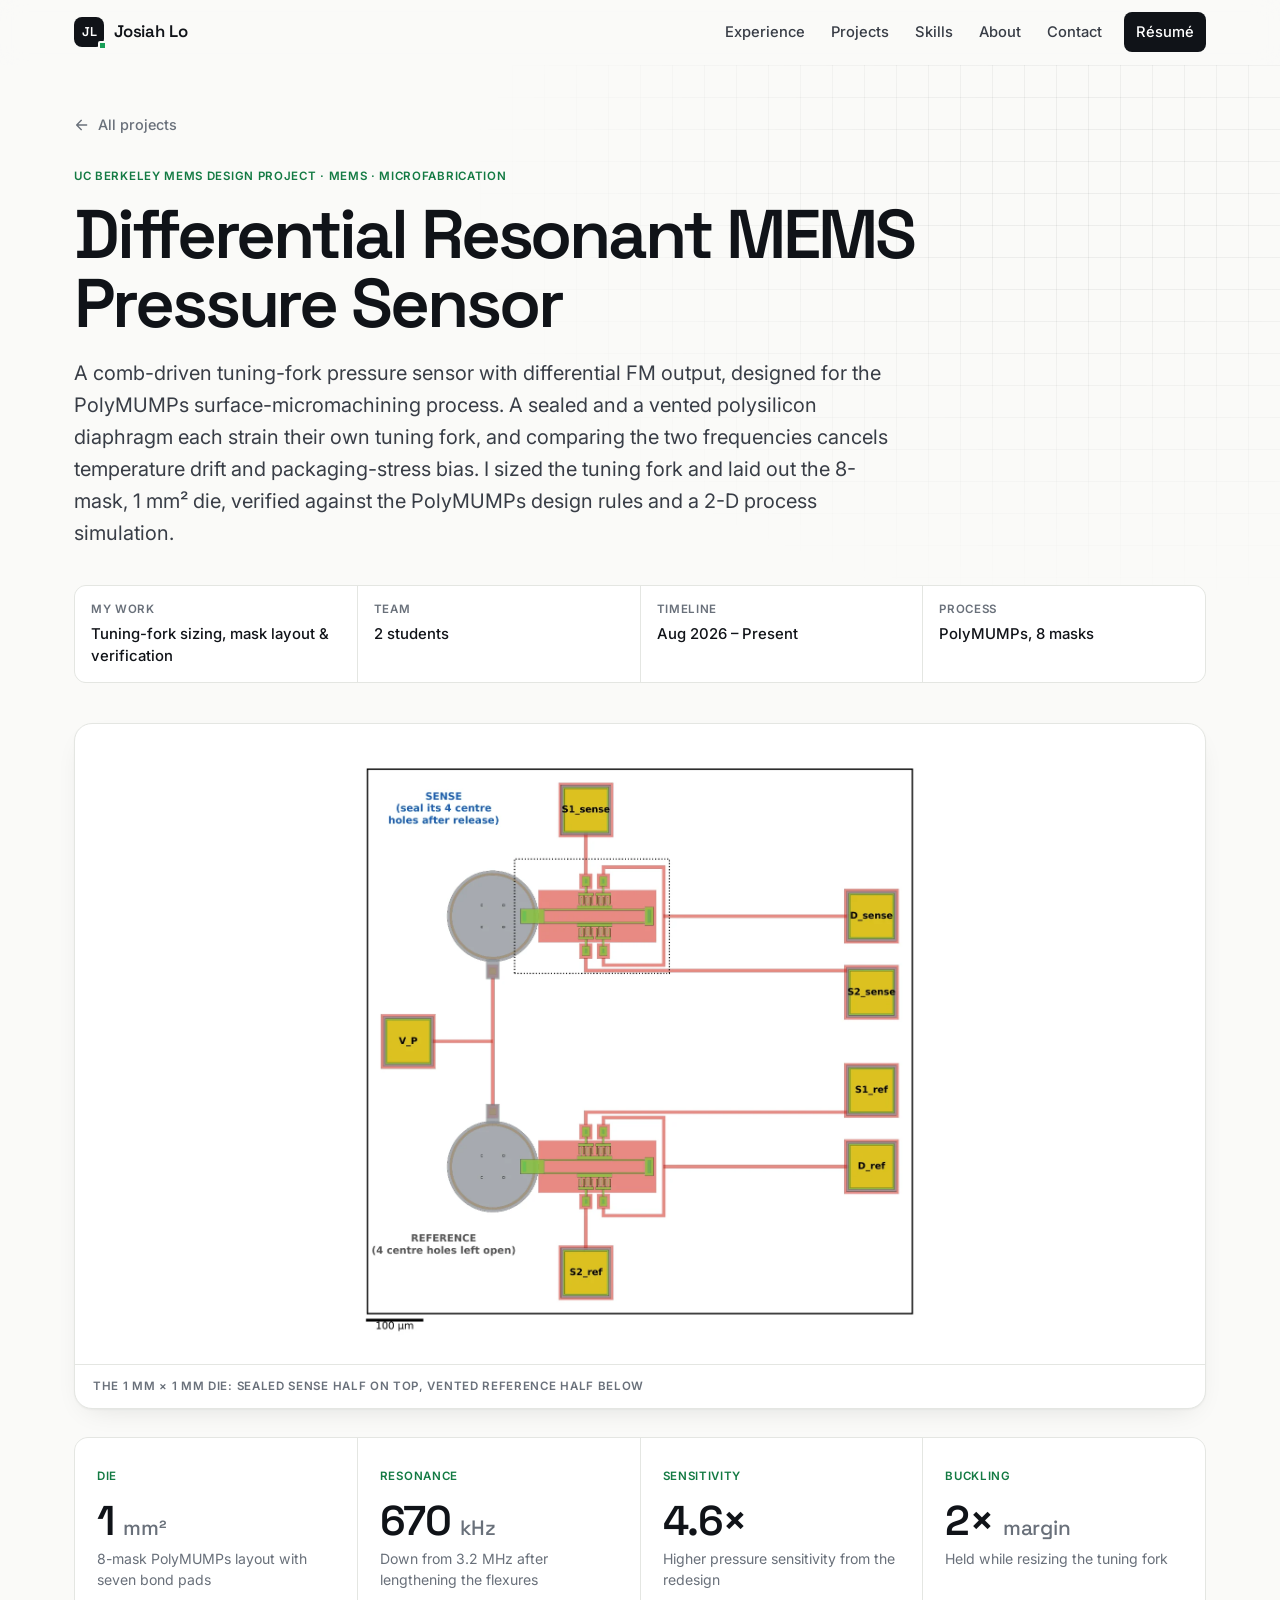
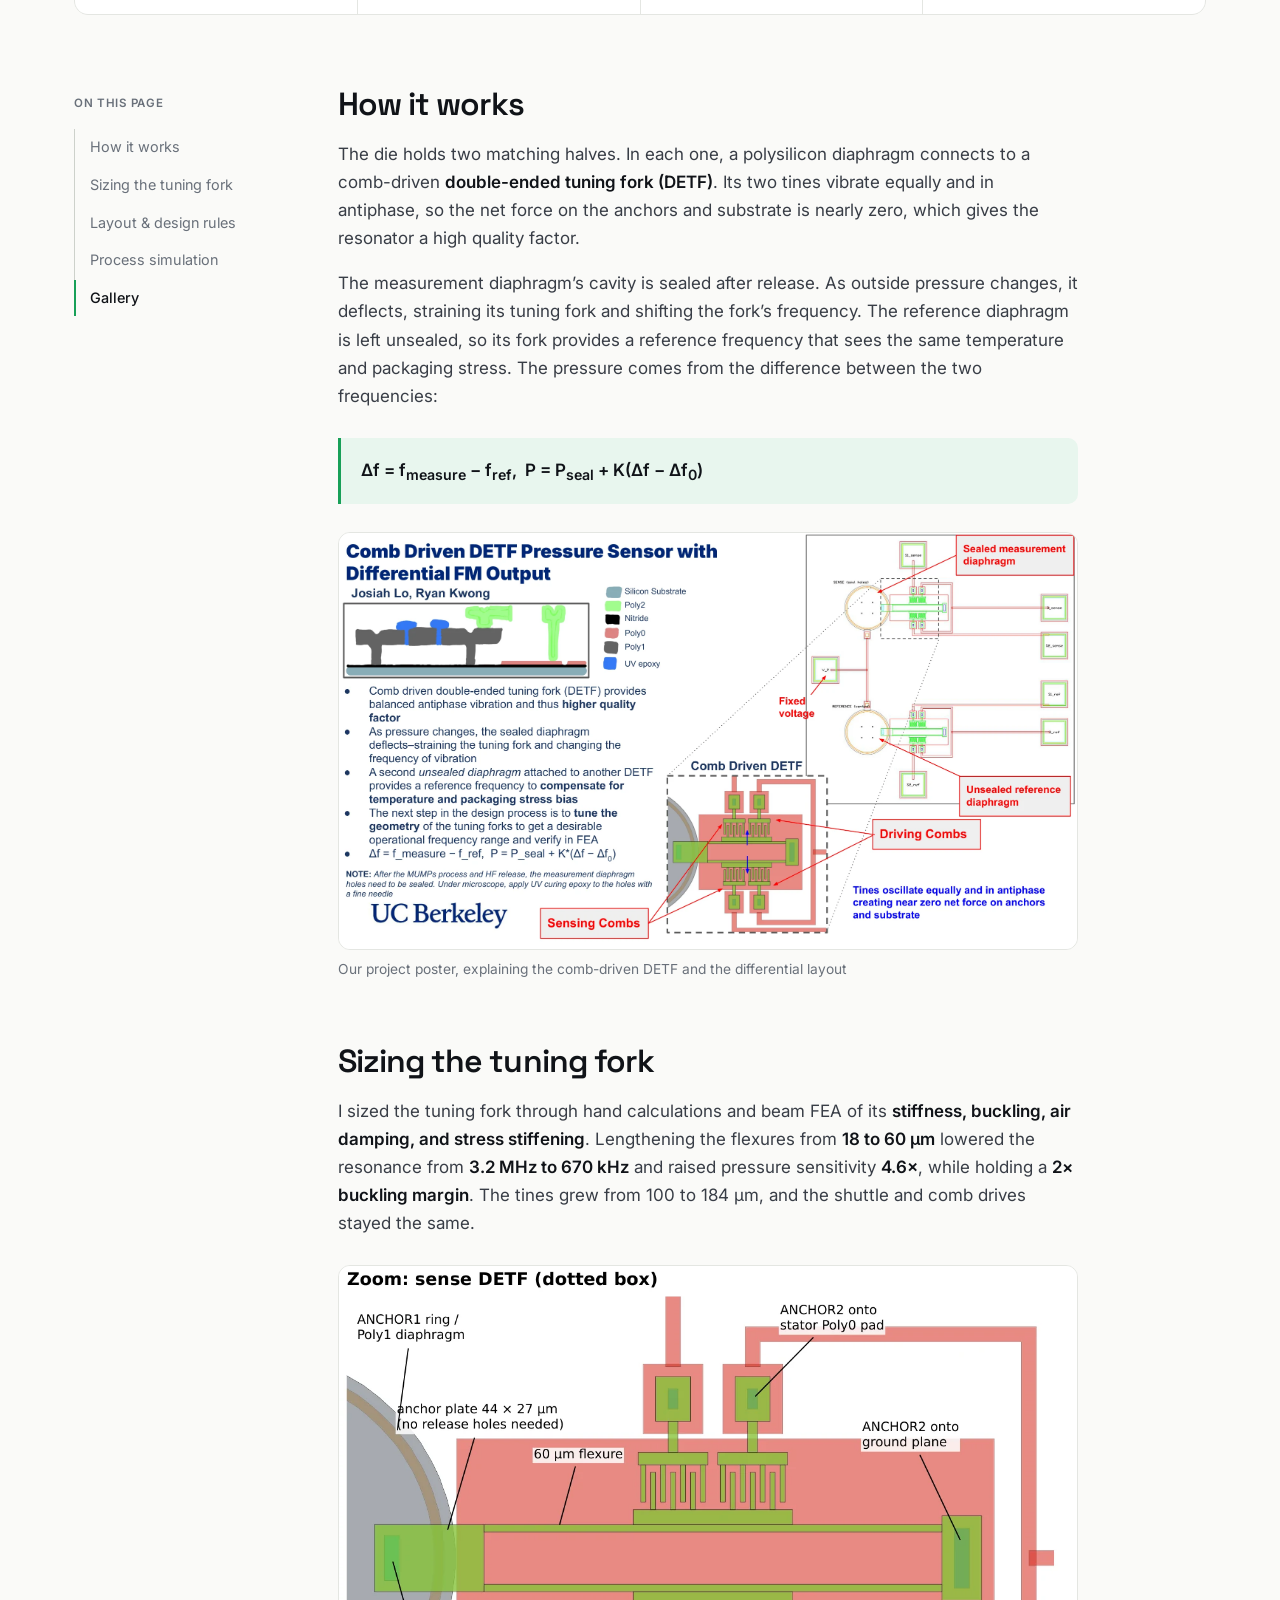
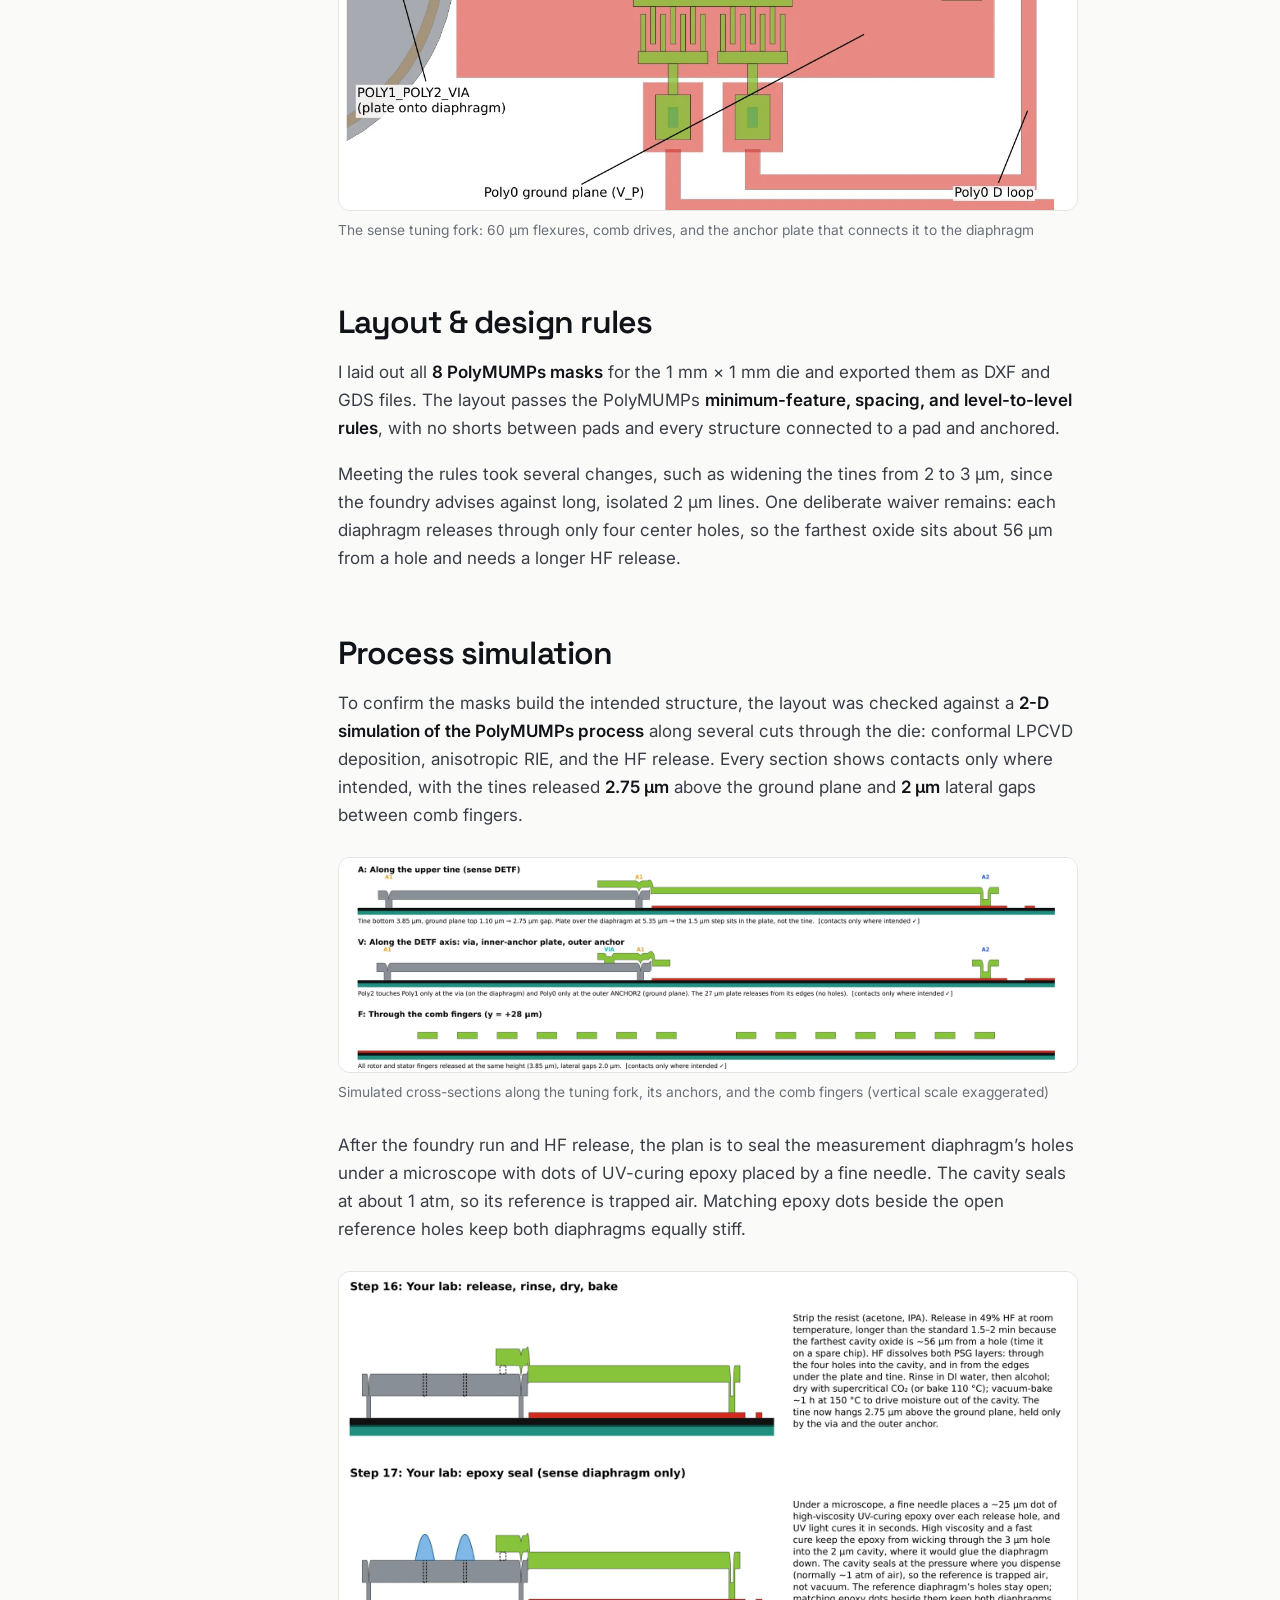
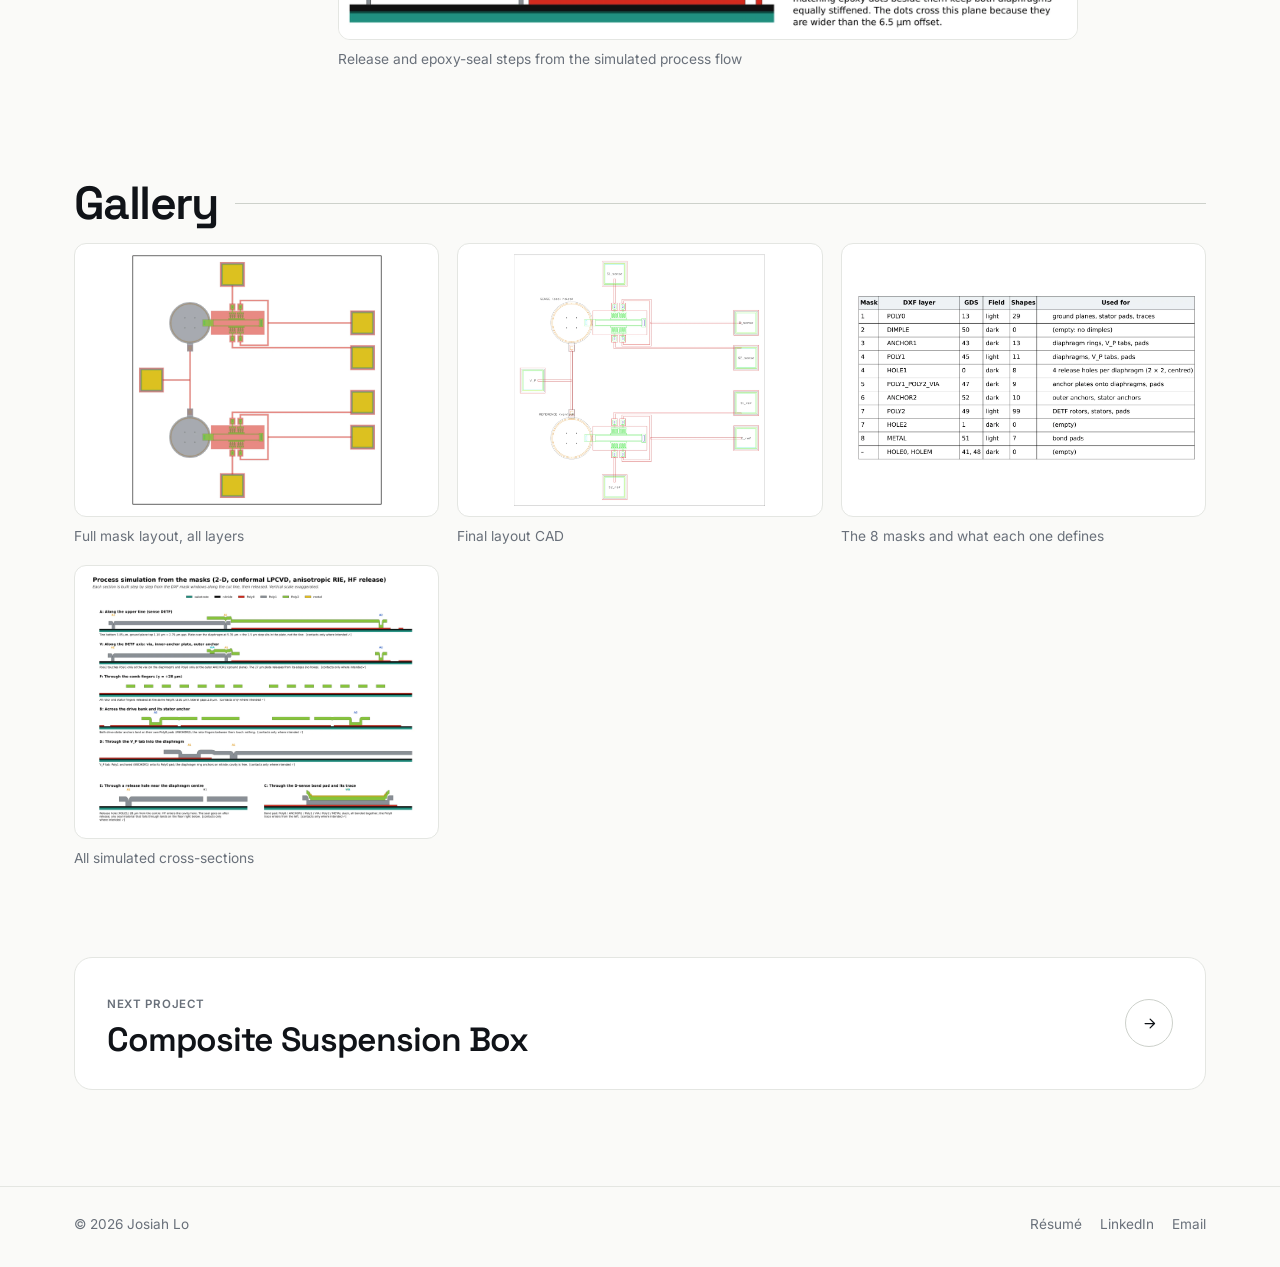
==== commit d1c2ec28: "Remove design-rule table from MEMS page Co-Authored-By: Claude Opus 5.5 <noreply@anthropic.com>" ====
--- a/projects/mems-pressure-sensor.html
+++ b/projects/mems-pressure-sensor.html
@@ -127,10 +127,6 @@
             <h2>Layout &amp; design rules</h2>
             <p>I laid out all <strong>8 PolyMUMPs masks</strong> for the 1 mm × 1 mm die and exported them as DXF and GDS files. The layout passes the PolyMUMPs <strong>minimum-feature, spacing, and level-to-level rules</strong>, with no shorts between pads and every structure connected to a pad and anchored.</p>
             <p>Meeting the rules took several changes, such as widening the tines from 2 to 3 µm, since the foundry advises against long, isolated 2 µm lines. One deliberate waiver remains: each diaphragm releases through only four center holes, so the farthest oxide sits about 56 µm from a hole and needs a longer HF release.</p>
-            <figure class="fig">
-              <a href="../assets/img/mems/drc.webp" data-zoom><img src="../assets/img/mems/drc.webp" width="1800" height="646" alt="Design-rule verification table: every minimum feature, spacing, and level-to-level check passes" loading="lazy"></a>
-              <figcaption>Verification against the PolyMUMPs design rules</figcaption>
-            </figure>
           </section>
 
           <section id="process">
--- a/assets/css/style.css
+++ b/assets/css/style.css
@@ -772,6 +772,8 @@
 }
 .card__media--render { background: #c5c8d2; }
 .card__media--render img { object-fit: contain; }
+.card__media--cad { background: #e6e6e6; }
+.card__media--cad img { object-fit: contain; }
 .card--wide .card__media img { position: absolute; inset: 0; padding: 14px 0 0; }
 .card--wide .card__body { justify-content: center; gap: 12px; padding: 36px; }
 .card--wide .card__title { font-size: clamp(1.6rem, 2.6vw, 2.1rem); }
@@ -1074,6 +1076,7 @@
 .cover img { width: 100%; max-height: 640px; object-fit: contain; }
 .cover--pad img { padding: 28px; }
 .cover--render { background: #c5c8d2; }
+.cover--cad { background: #e6e6e6; }
 .cover figcaption { padding: 12px 18px; border-top: 1px solid var(--line); }
 
 .results {
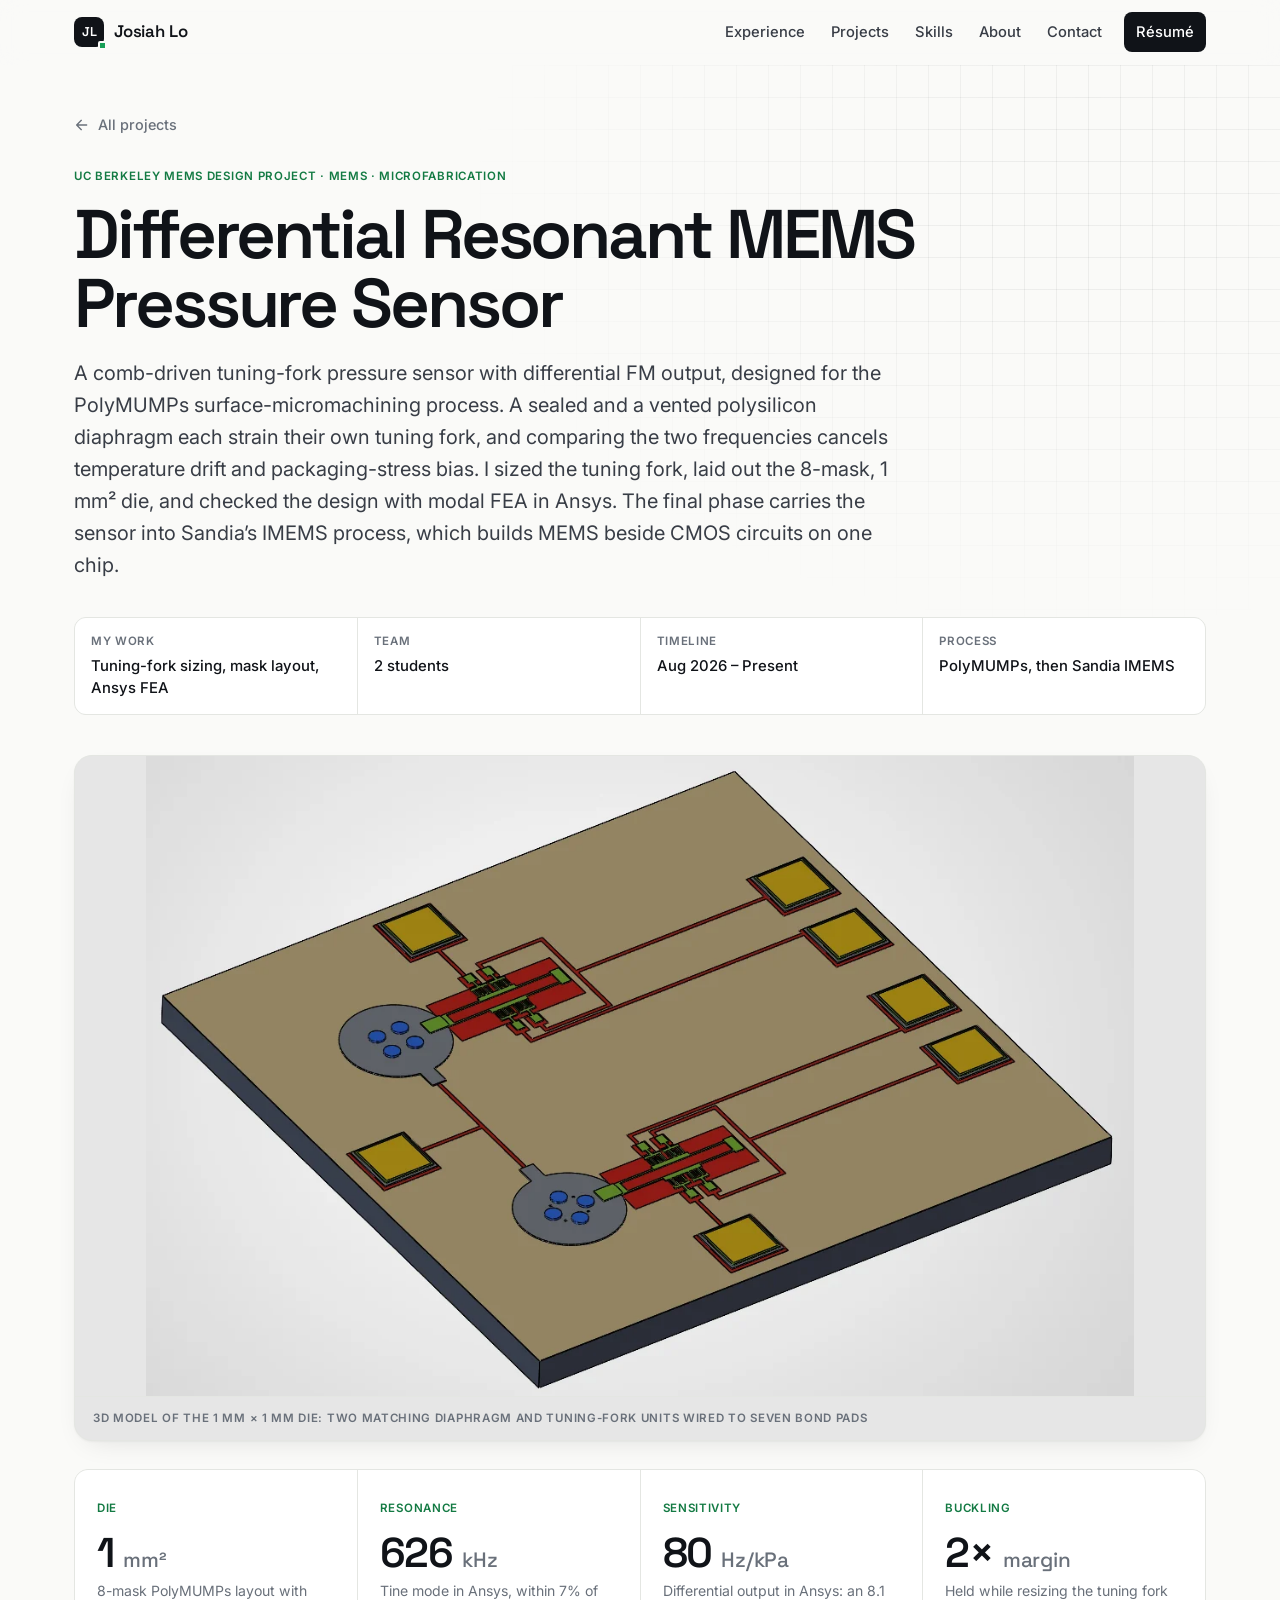
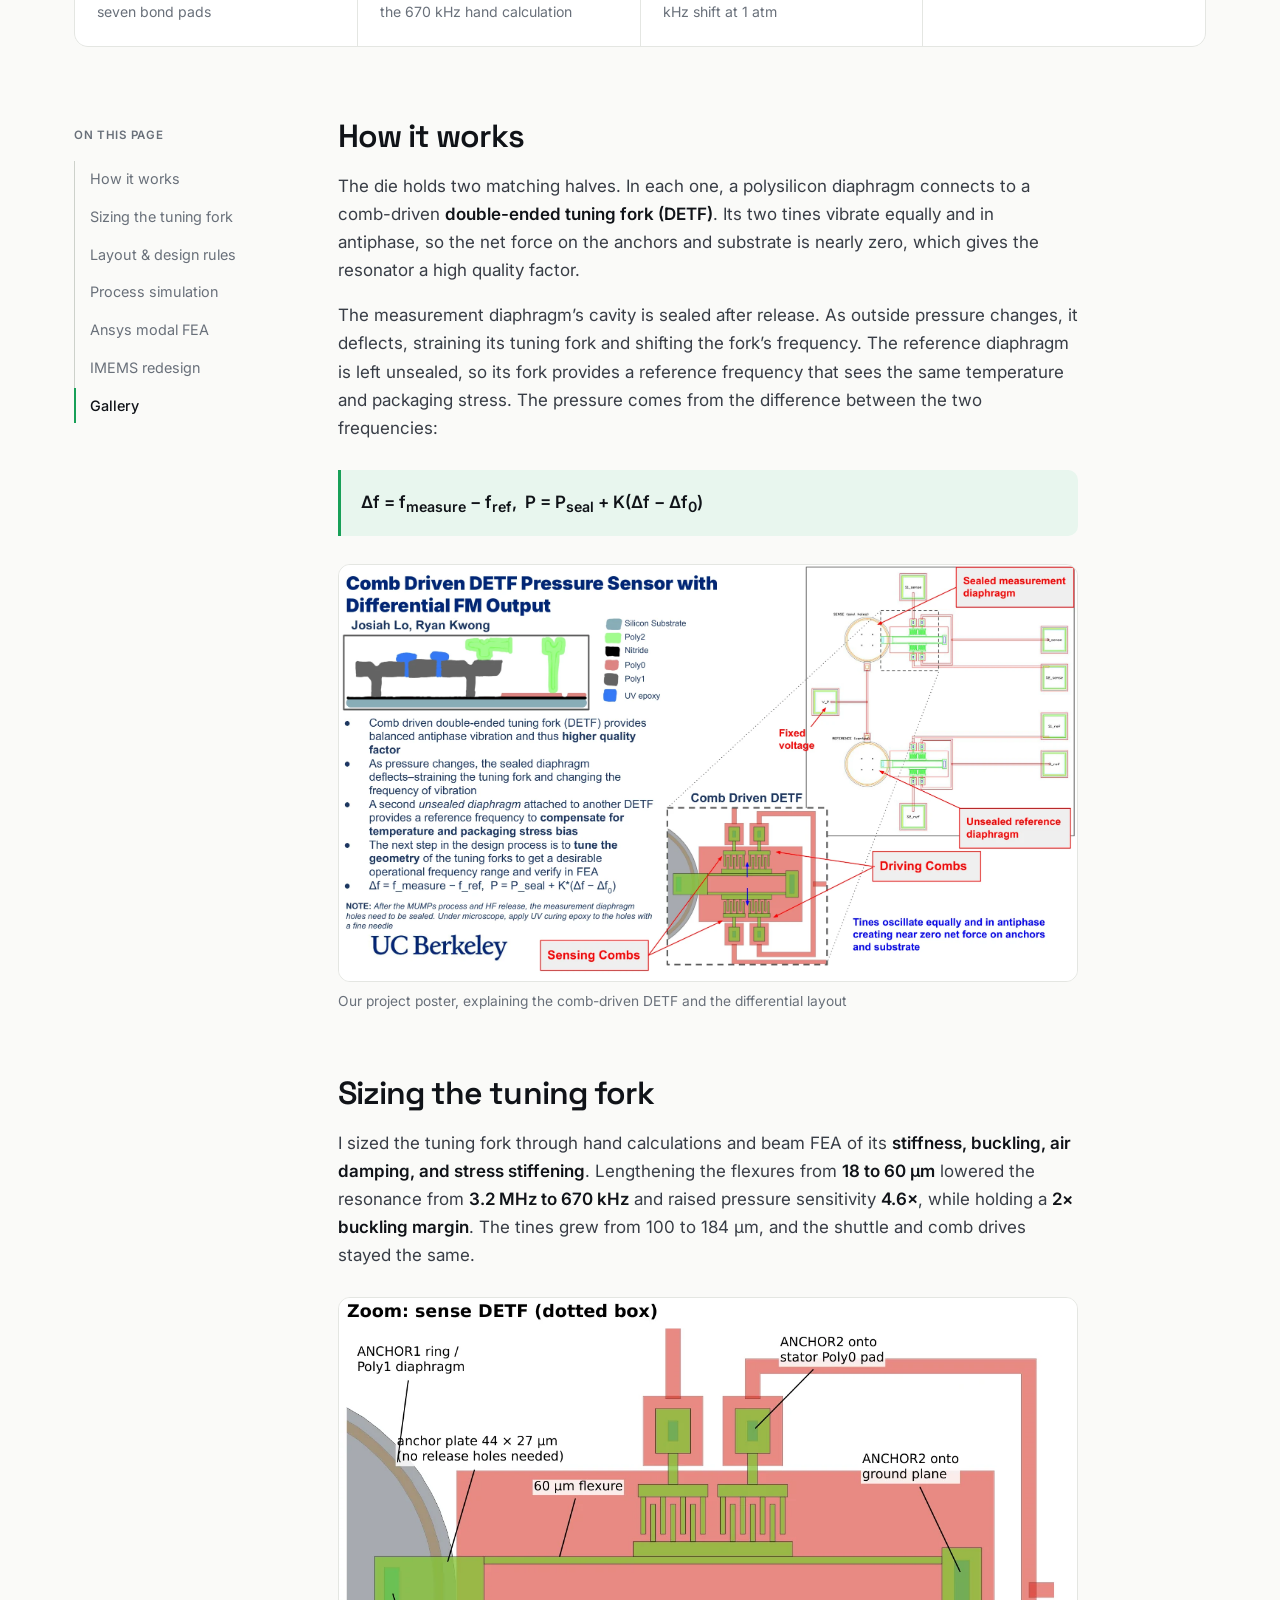
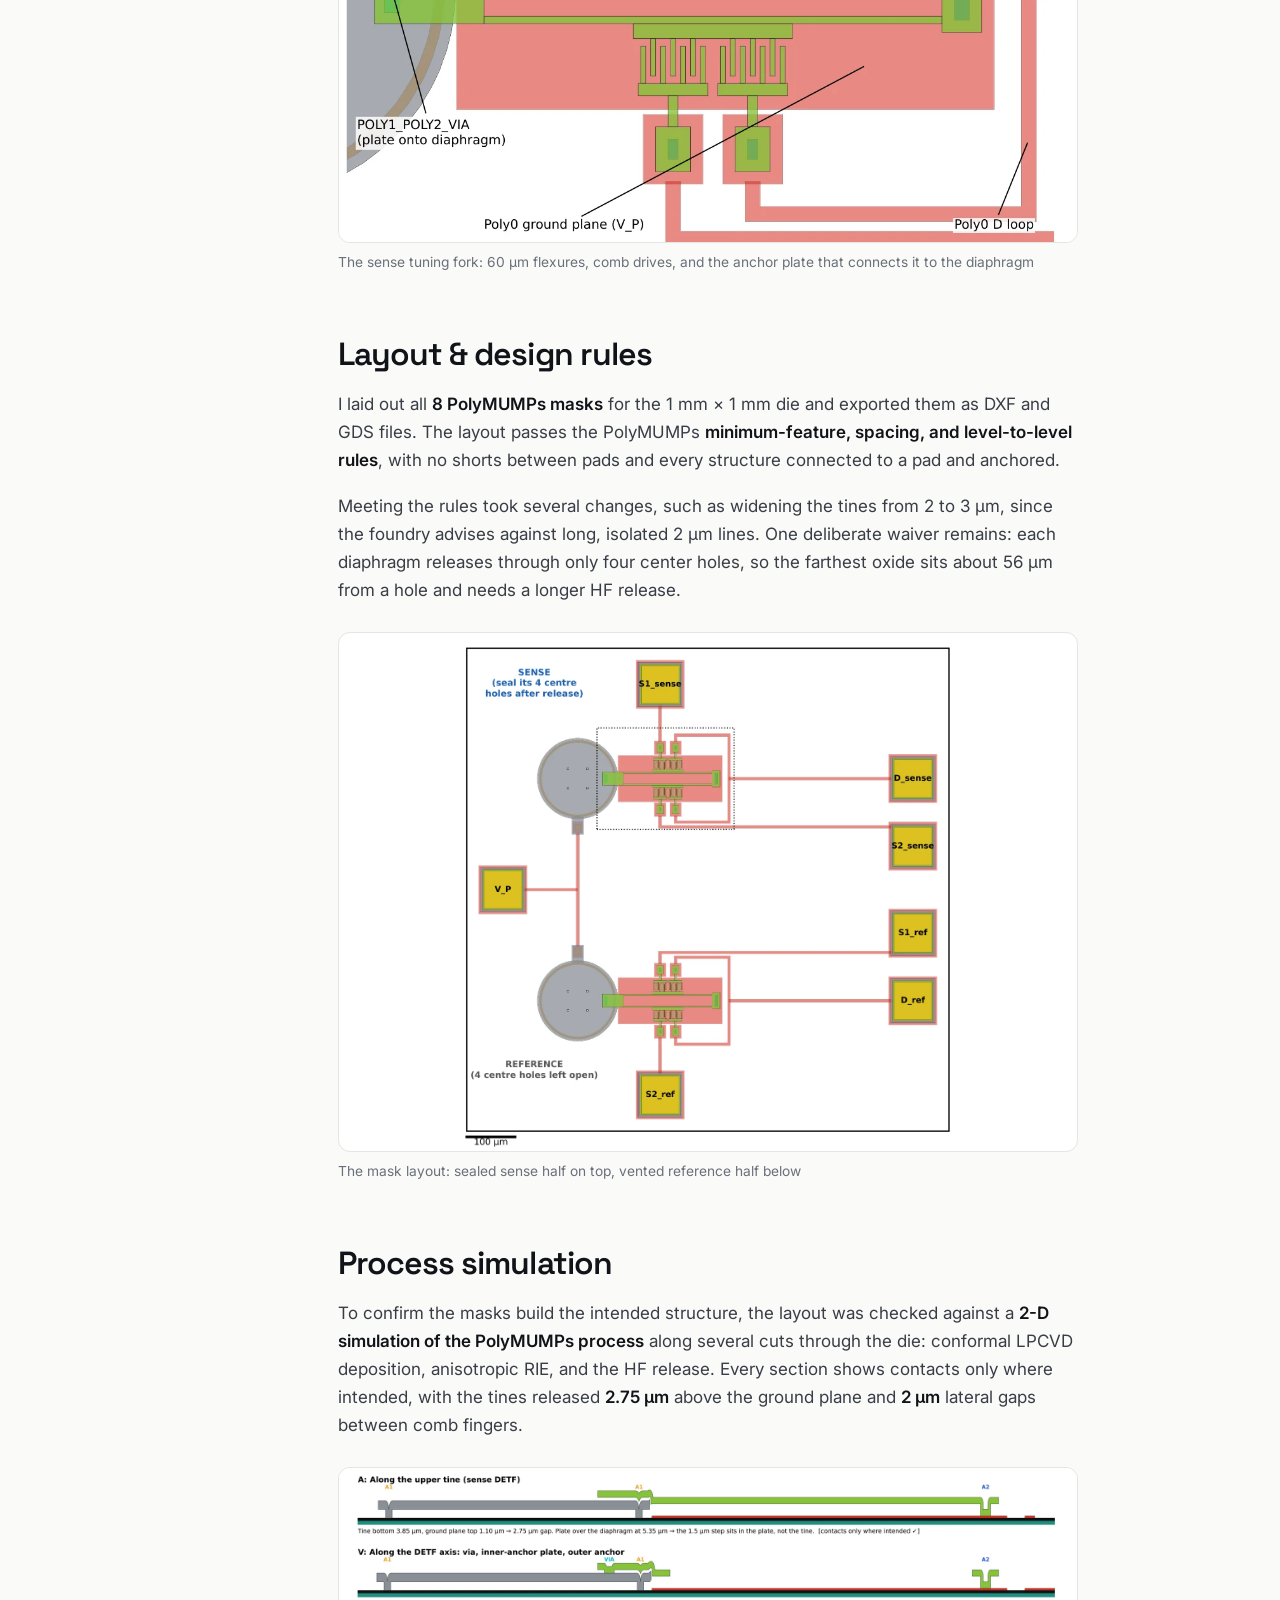
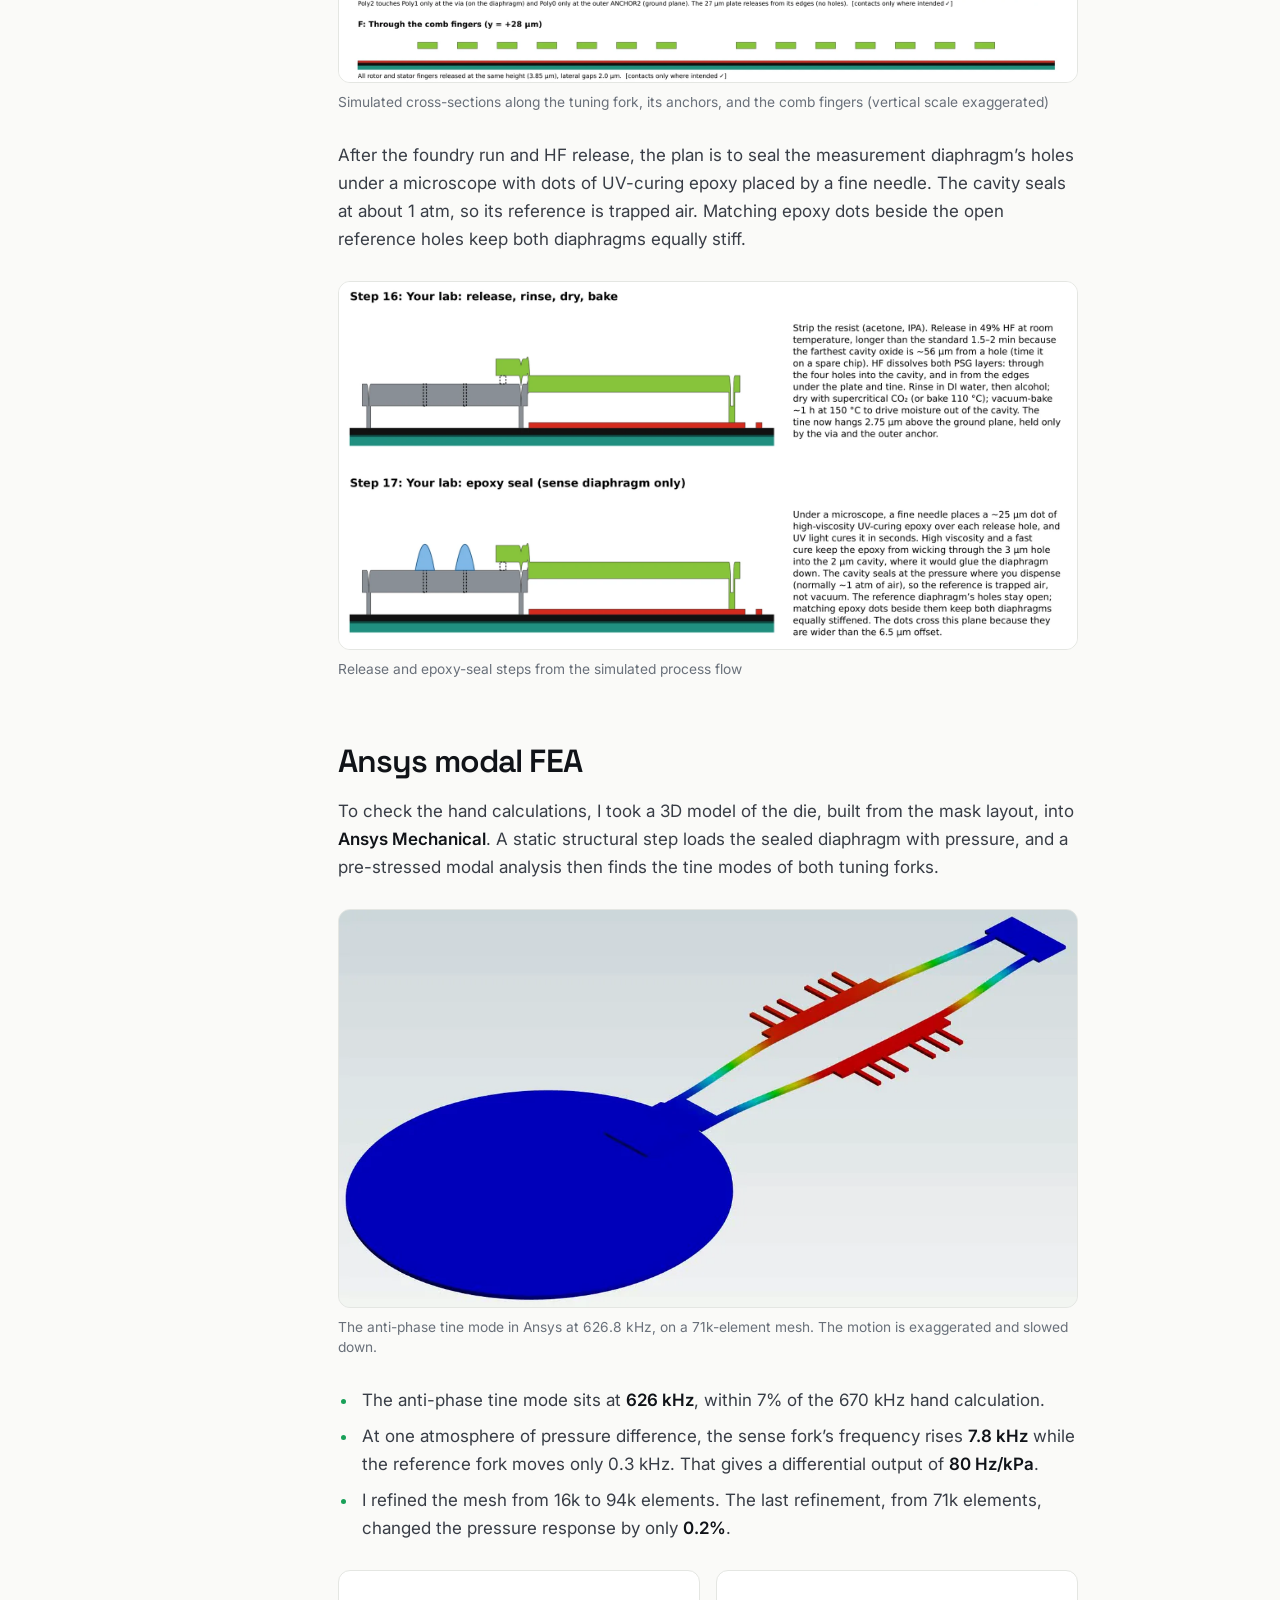
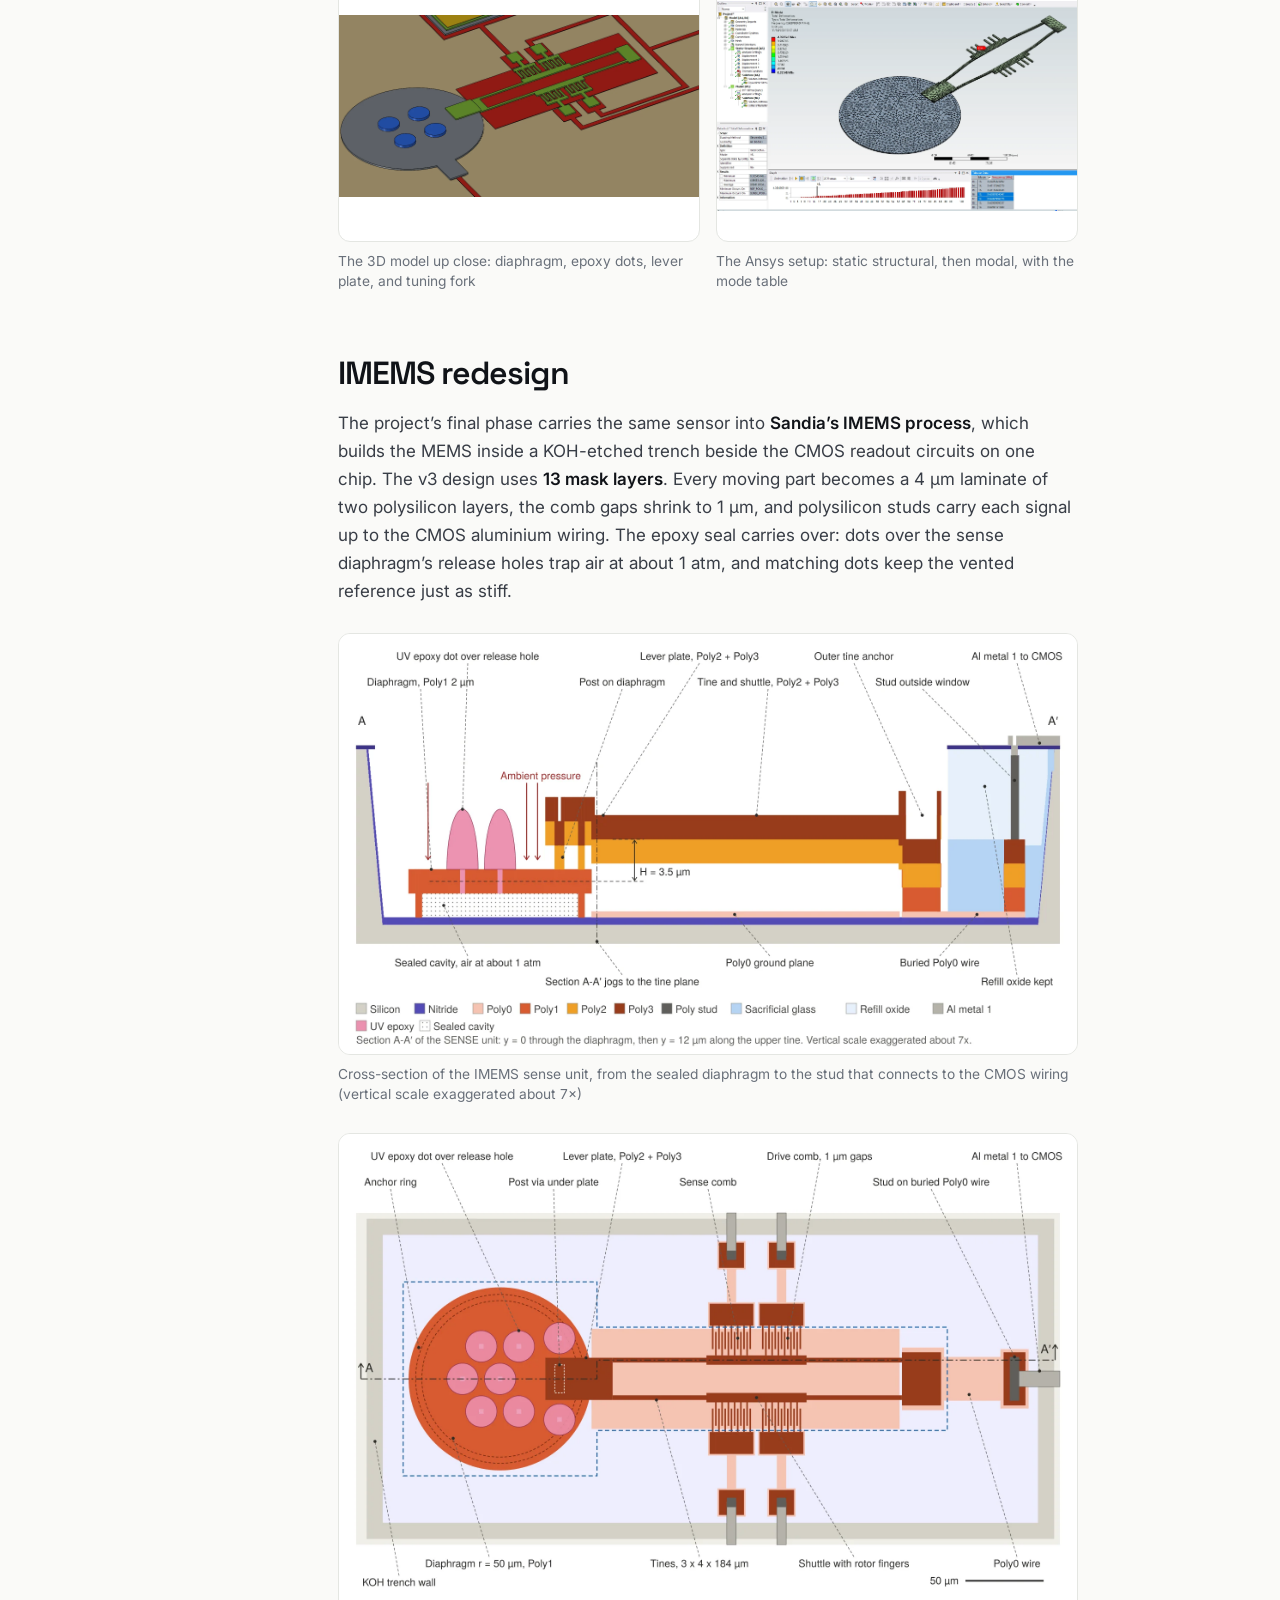
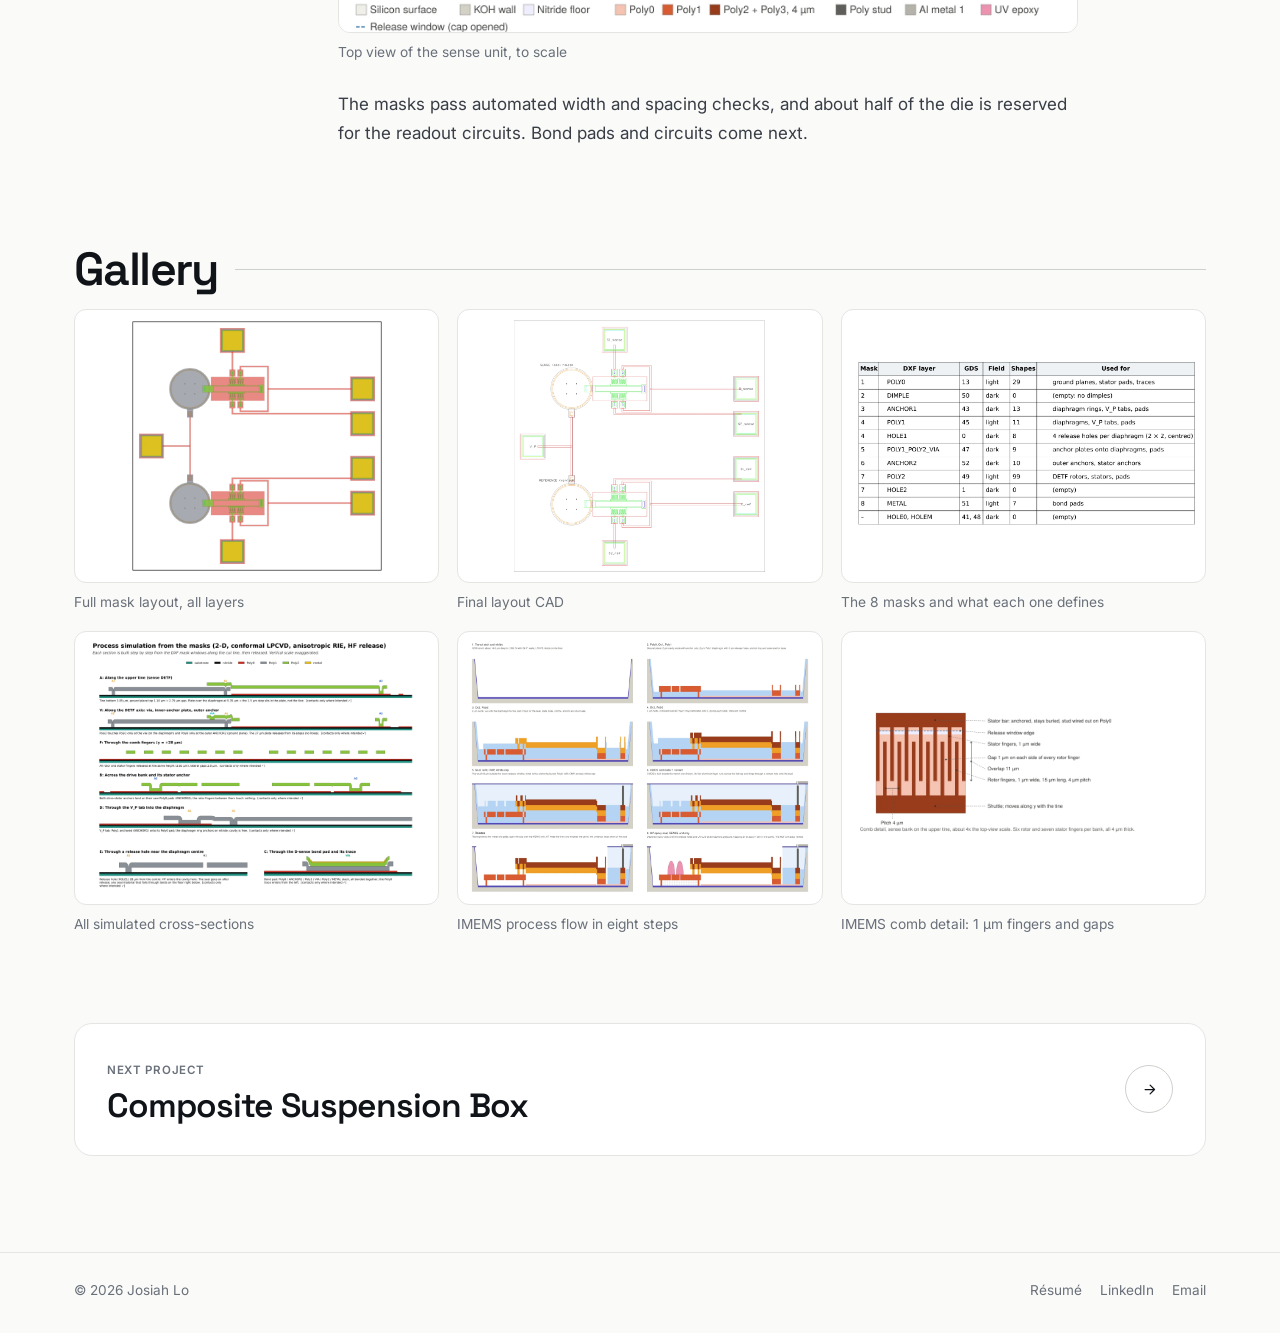
==== commit da52caed: "Add Ansys modal FEA and IMEMS redesign to the MEMS pressure sensor page - 3D die render as the cover" ====
--- a/projects/mems-pressure-sensor.html
+++ b/projects/mems-pressure-sensor.html
@@ -51,20 +51,20 @@
         </a>
         <p class="phero__eyebrow label">UC Berkeley MEMS design project · MEMS · Microfabrication</p>
         <h1 class="phero__title">Differential Resonant MEMS Pressure Sensor</h1>
-        <p class="phero__lead">A comb-driven tuning-fork pressure sensor with differential FM output, designed for the PolyMUMPs surface-micromachining process. A sealed and a vented polysilicon diaphragm each strain their own tuning fork, and comparing the two frequencies cancels temperature drift and packaging-stress bias. I sized the tuning fork and laid out the 8-mask, 1 mm² die, verified against the PolyMUMPs design rules and a 2-D process simulation.</p>
+        <p class="phero__lead">A comb-driven tuning-fork pressure sensor with differential FM output, designed for the PolyMUMPs surface-micromachining process. A sealed and a vented polysilicon diaphragm each strain their own tuning fork, and comparing the two frequencies cancels temperature drift and packaging-stress bias. I sized the tuning fork, laid out the 8-mask, 1 mm² die, and checked the design with modal FEA in Ansys. The final phase carries the sensor into Sandia’s IMEMS process, which builds MEMS beside CMOS circuits on one chip.</p>
         <dl class="meta">
-          <div><dt class="label">My work</dt><dd>Tuning-fork sizing, mask layout &amp; verification</dd></div>
+          <div><dt class="label">My work</dt><dd>Tuning-fork sizing, mask layout, Ansys FEA</dd></div>
           <div><dt class="label">Team</dt><dd>2 students</dd></div>
           <div><dt class="label">Timeline</dt><dd>Aug 2026 – Present</dd></div>
-          <div><dt class="label">Process</dt><dd>PolyMUMPs, 8 masks</dd></div>
+          <div><dt class="label">Process</dt><dd>PolyMUMPs, then Sandia IMEMS</dd></div>
         </dl>
       </div>
     </section>
 
     <div class="wrap">
-      <figure class="cover cover--pad">
-        <a href="../assets/img/mems/layout-labeled.webp" data-zoom><img src="../assets/img/mems/layout-labeled.webp" width="1187" height="1248" alt="PolyMUMPs mask layout of the 1 mm die: the sensing half with its sealed diaphragm on top, the reference half with its vented diaphragm below, and seven bond pads"></a>
-        <figcaption class="label">The 1 mm × 1 mm die: sealed sense half on top, vented reference half below</figcaption>
+      <figure class="cover cover--cad">
+        <a href="../assets/img/mems/die-3d.webp" data-zoom><img src="../assets/img/mems/die-3d.webp" width="1159" height="751" alt="3D model of the 1 mm PolyMUMPs die: two matching units, each with a circular diaphragm carrying epoxy dots, a comb-driven tuning fork, and wiring to seven bond pads"></a>
+        <figcaption class="label">3D model of the 1 mm × 1 mm die: two matching diaphragm and tuning-fork units wired to seven bond pads</figcaption>
       </figure>
 
       <div class="results" style="--cols:4">
@@ -75,13 +75,13 @@
         </div>
         <div class="stat">
           <span class="label">Resonance</span>
-          <div class="stat__num">670 <small>kHz</small></div>
-          <p class="stat__text">Down from 3.2 MHz after lengthening the flexures</p>
+          <div class="stat__num">626 <small>kHz</small></div>
+          <p class="stat__text">Tine mode in Ansys, within 7% of the 670 kHz hand calculation</p>
         </div>
         <div class="stat">
           <span class="label">Sensitivity</span>
-          <div class="stat__num">4.6×</div>
-          <p class="stat__text">Higher pressure sensitivity from the redesign</p>
+          <div class="stat__num">80 <small>Hz/kPa</small></div>
+          <p class="stat__text">Differential output in Ansys: an 8.1 kHz shift at 1 atm</p>
         </div>
         <div class="stat">
           <span class="label">Buckling</span>
@@ -98,6 +98,8 @@
             <li><a href="#sizing">Sizing the tuning fork</a></li>
             <li><a href="#layout">Layout &amp; design rules</a></li>
             <li><a href="#process">Process simulation</a></li>
+            <li><a href="#fea">Ansys modal FEA</a></li>
+            <li><a href="#imems">IMEMS redesign</a></li>
             <li><a href="#gallery">Gallery</a></li>
           </ol>
         </nav>
@@ -127,6 +129,10 @@
             <h2>Layout &amp; design rules</h2>
             <p>I laid out all <strong>8 PolyMUMPs masks</strong> for the 1 mm × 1 mm die and exported them as DXF and GDS files. The layout passes the PolyMUMPs <strong>minimum-feature, spacing, and level-to-level rules</strong>, with no shorts between pads and every structure connected to a pad and anchored.</p>
             <p>Meeting the rules took several changes, such as widening the tines from 2 to 3 µm, since the foundry advises against long, isolated 2 µm lines. One deliberate waiver remains: each diaphragm releases through only four center holes, so the farthest oxide sits about 56 µm from a hole and needs a longer HF release.</p>
+            <figure class="fig">
+              <a href="../assets/img/mems/layout-labeled.webp" data-zoom><img class="tall" src="../assets/img/mems/layout-labeled.webp" width="1187" height="1248" alt="PolyMUMPs mask layout of the 1 mm die: the sensing half with its sealed diaphragm on top, the reference half with its vented diaphragm below, and seven bond pads" loading="lazy"></a>
+              <figcaption>The mask layout: sealed sense half on top, vented reference half below</figcaption>
+            </figure>
           </section>
 
           <section id="process">
@@ -141,6 +147,46 @@
               <a href="../assets/img/mems/flow-release.webp" data-zoom><img src="../assets/img/mems/flow-release.webp" width="1800" height="894" alt="Process-flow steps for the HF release and the UV epoxy seal of the measurement diaphragm" loading="lazy"></a>
               <figcaption>Release and epoxy-seal steps from the simulated process flow</figcaption>
             </figure>
+          </section>
+
+          <section id="fea">
+            <h2>Ansys modal FEA</h2>
+            <p>To check the hand calculations, I took a 3D model of the die, built from the mask layout, into <strong>Ansys Mechanical</strong>. A static structural step loads the sealed diaphragm with pressure, and a pre-stressed modal analysis then finds the tine modes of both tuning forks.</p>
+            <figure class="fig">
+              <video class="fig__video" autoplay muted loop playsinline preload="metadata" poster="../assets/img/mems/tine-mode-poster.webp" width="1100" height="592" aria-label="Ansys animation of the tuning fork’s anti-phase mode: the two tines bow apart and together while the diaphragm stays still">
+                <source src="../assets/img/mems/tine-mode.mp4" type="video/mp4">
+              </video>
+              <figcaption>The anti-phase tine mode in Ansys at 626.8 kHz, on a 71k-element mesh. The motion is exaggerated and slowed down.</figcaption>
+            </figure>
+            <ul>
+              <li>The anti-phase tine mode sits at <strong>626 kHz</strong>, within 7% of the 670 kHz hand calculation.</li>
+              <li>At one atmosphere of pressure difference, the sense fork’s frequency rises <strong>7.8 kHz</strong> while the reference fork moves only 0.3 kHz. That gives a differential output of <strong>80 Hz/kPa</strong>.</li>
+              <li>I refined the mesh from 16k to 94k elements. The last refinement, from 71k elements, changed the pressure response by only <strong>0.2%</strong>.</li>
+            </ul>
+            <div class="fig-row">
+              <figure class="fig">
+                <a href="../assets/img/mems/detf-3d.webp" data-zoom><img src="../assets/img/mems/detf-3d.webp" width="1534" height="776" alt="Close-up of the 3D model: the diaphragm with four epoxy dots, the lever plate, and the tuning fork with its comb drives over the ground plane" loading="lazy"></a>
+                <figcaption>The 3D model up close: diaphragm, epoxy dots, lever plate, and tuning fork</figcaption>
+              </figure>
+              <figure class="fig">
+                <a href="../assets/img/mems/ansys-modal.webp" data-zoom><img src="../assets/img/mems/ansys-modal.webp" width="1510" height="882" alt="Ansys Mechanical window showing the static structural and modal analyses, the mesh on the diaphragm and tuning fork, and the table of mode frequencies" loading="lazy"></a>
+                <figcaption>The Ansys setup: static structural, then modal, with the mode table</figcaption>
+              </figure>
+            </div>
+          </section>
+
+          <section id="imems">
+            <h2>IMEMS redesign</h2>
+            <p>The project’s final phase carries the same sensor into <strong>Sandia’s IMEMS process</strong>, which builds the MEMS inside a KOH-etched trench beside the CMOS readout circuits on one chip. The v3 design uses <strong>13 mask layers</strong>. Every moving part becomes a 4 µm laminate of two polysilicon layers, the comb gaps shrink to 1 µm, and polysilicon studs carry each signal up to the CMOS aluminium wiring. The epoxy seal carries over: dots over the sense diaphragm’s release holes trap air at about 1 atm, and matching dots keep the vented reference just as stiff.</p>
+            <figure class="fig">
+              <a href="../assets/img/mems/imems-section.webp" data-zoom><img src="../assets/img/mems/imems-section.webp" width="1720" height="978" alt="Labeled cross-section of the IMEMS sense unit: sealed diaphragm with epoxy dots in a KOH trench, the lever plate and tine above a Poly0 ground plane, and a polysilicon stud connecting to aluminium metal 1" loading="lazy"></a>
+              <figcaption>Cross-section of the IMEMS sense unit, from the sealed diaphragm to the stud that connects to the CMOS wiring (vertical scale exaggerated about 7×)</figcaption>
+            </figure>
+            <figure class="fig">
+              <a href="../assets/img/mems/imems-top.webp" data-zoom><img src="../assets/img/mems/imems-top.webp" width="1720" height="1160" alt="To-scale top view of the IMEMS sense unit with the diaphragm, epoxy dots, lever plate, 184 µm tines, sense and drive combs, and studs, all labeled" loading="lazy"></a>
+              <figcaption>Top view of the sense unit, to scale</figcaption>
+            </figure>
+            <p>The masks pass automated width and spacing checks, and about half of the die is reserved for the readout circuits. Bond pads and circuits come next.</p>
           </section>
         </article>
       </div>
@@ -157,6 +203,8 @@
           <figure><a href="../assets/img/mems/final-cad.webp" data-zoom><img class="fit" src="../assets/img/mems/final-cad.webp" width="1793" height="1800" alt="Final layout CAD of the die" loading="lazy"></a><figcaption>Final layout CAD</figcaption></figure>
           <figure><a href="../assets/img/mems/mask-table.webp" data-zoom><img class="fit" src="../assets/img/mems/mask-table.webp" width="1162" height="587" alt="Table of the 8 PolyMUMPs masks and what each defines" loading="lazy"></a><figcaption>The 8 masks and what each one defines</figcaption></figure>
           <figure><a href="../assets/img/mems/sections-all.webp" data-zoom><img class="fit" src="../assets/img/mems/sections-all.webp" width="1800" height="1371" alt="All simulated cross-sections through the die" loading="lazy"></a><figcaption>All simulated cross-sections</figcaption></figure>
+          <figure><a href="../assets/img/mems/imems-steps.webp" data-zoom><img class="fit" src="../assets/img/mems/imems-steps.webp" width="2200" height="1613" alt="Eight-step IMEMS process flow, from the KOH trench etch through the polysilicon layers, studs, CMOS metal, release, and epoxy seal" loading="lazy"></a><figcaption>IMEMS process flow in eight steps</figcaption></figure>
+          <figure><a href="../assets/img/mems/imems-comb.webp" data-zoom><img class="fit" src="../assets/img/mems/imems-comb.webp" width="1720" height="668" alt="Comb-drive detail for the IMEMS design: 1 µm rotor and stator fingers with 1 µm gaps and 4 µm pitch" loading="lazy"></a><figcaption>IMEMS comb detail: 1 µm fingers and gaps</figcaption></figure>
         </div>
       </div>
     </section>
--- a/assets/css/style.css
+++ b/assets/css/style.css
@@ -1196,6 +1196,14 @@
 }
 .fig figcaption, .gallery figcaption { margin-top: 10px; font-size: 0.86rem; line-height: 1.45; color: var(--muted); }
 .fig img.tall { max-height: 520px; object-fit: contain; }
+.fig__video {
+  display: block;
+  width: 100%;
+  height: auto;
+  border: 1px solid var(--line);
+  border-radius: 12px;
+  background: #e9ecee;
+}
 .fig-row { display: grid; grid-template-columns: repeat(2, minmax(0, 1fr)); gap: 16px; margin: 28px 0; }
 .fig-row .fig { margin: 0; }
 .fig-row img { aspect-ratio: 4 / 3; object-fit: contain; }
@@ -1284,6 +1292,58 @@
 }
 .toast.is-visible { opacity: 1; transform: translate(-50%, 0); }
 
+/* ---------- 3D viewer (Lam-Q animation) ---------- */
+
+.viewer {
+  margin: 28px 0 0;
+  overflow: hidden;
+  border: 1px solid var(--line);
+  border-radius: 18px;
+  background: var(--surface);
+  box-shadow: var(--shadow);
+}
+.viewer__head { padding: 20px 22px 14px; border-bottom: 1px solid var(--line); }
+.viewer__title { font-size: 1.35rem; letter-spacing: -0.02em; }
+.viewer__sub { margin: 6px 0 0; color: var(--muted); font-size: 0.92rem; }
+.viewer__stage { position: relative; aspect-ratio: 4 / 3; max-height: 78vh; width: 100%; background: #eef0ec; cursor: grab; }
+.viewer__stage:active { cursor: grabbing; }
+.viewer__stage canvas { display: block; width: 100% !important; height: 100% !important; }
+.viewer__bar {
+  display: flex;
+  align-items: center;
+  gap: 12px 18px;
+  flex-wrap: wrap;
+  padding: 12px 16px 12px 22px;
+  border-top: 1px solid var(--line);
+}
+.viewer__status { color: var(--accent-ink); min-width: 15ch; }
+.viewer__hint { margin-right: auto; color: var(--muted); font-size: 0.85rem; }
+.viewer__play {
+  display: inline-flex;
+  align-items: center;
+  gap: 8px;
+  height: 36px;
+  padding: 0 14px;
+  border: 1px solid var(--line-2);
+  border-radius: 999px;
+  background: var(--surface);
+  color: var(--ink);
+  font: 500 0.88rem var(--font-body);
+  cursor: pointer;
+}
+.viewer__play:hover { border-color: var(--ink); }
+.viewer__play svg { width: 14px; height: 14px; fill: currentColor; }
+.viewer__play .i-play { display: none; }
+.viewer__play[data-state="paused"] .i-play { display: inline; }
+.viewer__play[data-state="paused"] .i-pause { display: none; }
+.viewer__fallback { display: none; margin: 0; padding: 18px 22px; color: var(--muted); }
+.viewer--fallback .viewer__stage, .viewer--fallback .viewer__bar { display: none; }
+.viewer--fallback .viewer__fallback { display: block; }
+@media (max-width: 640px) {
+  .viewer__stage { aspect-ratio: 4 / 3; }
+  .viewer__hint { display: none; }
+}
+
 /* ---------- Lightbox ---------- */
 
 .lightbox {
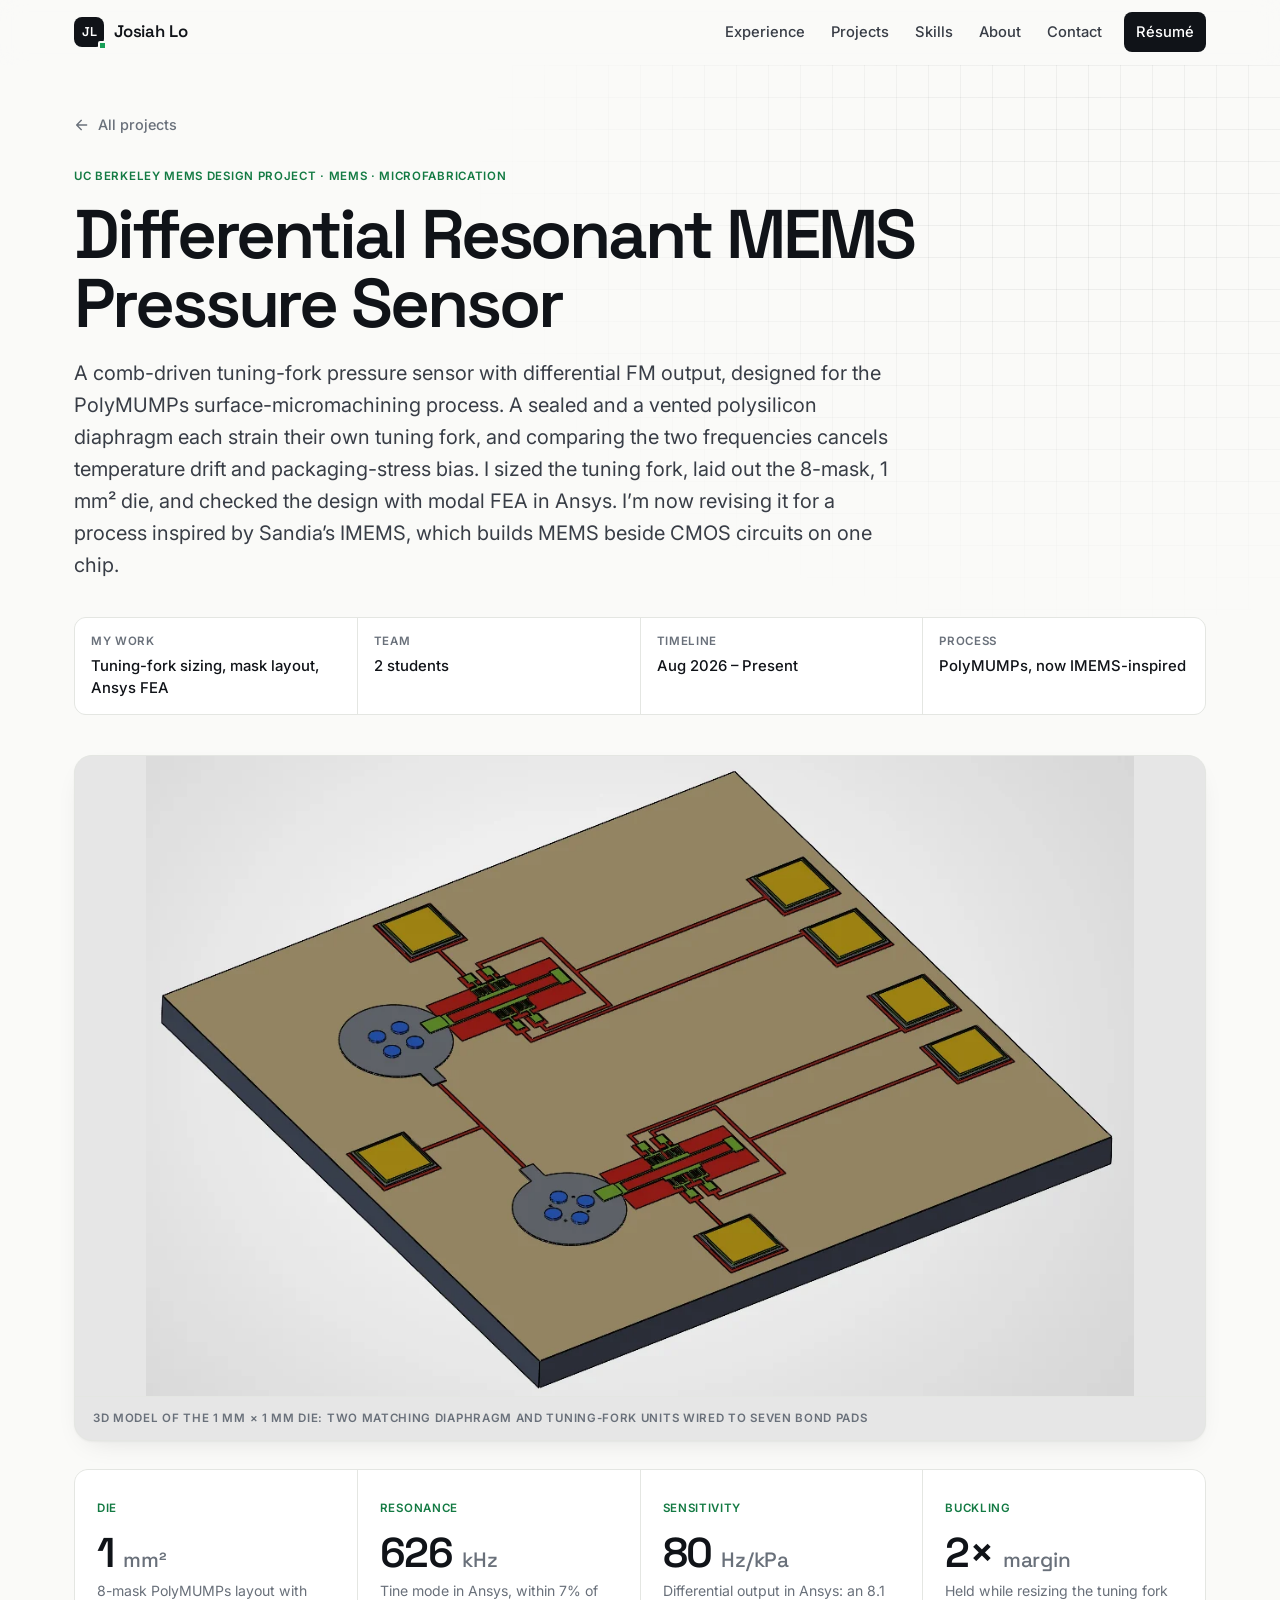
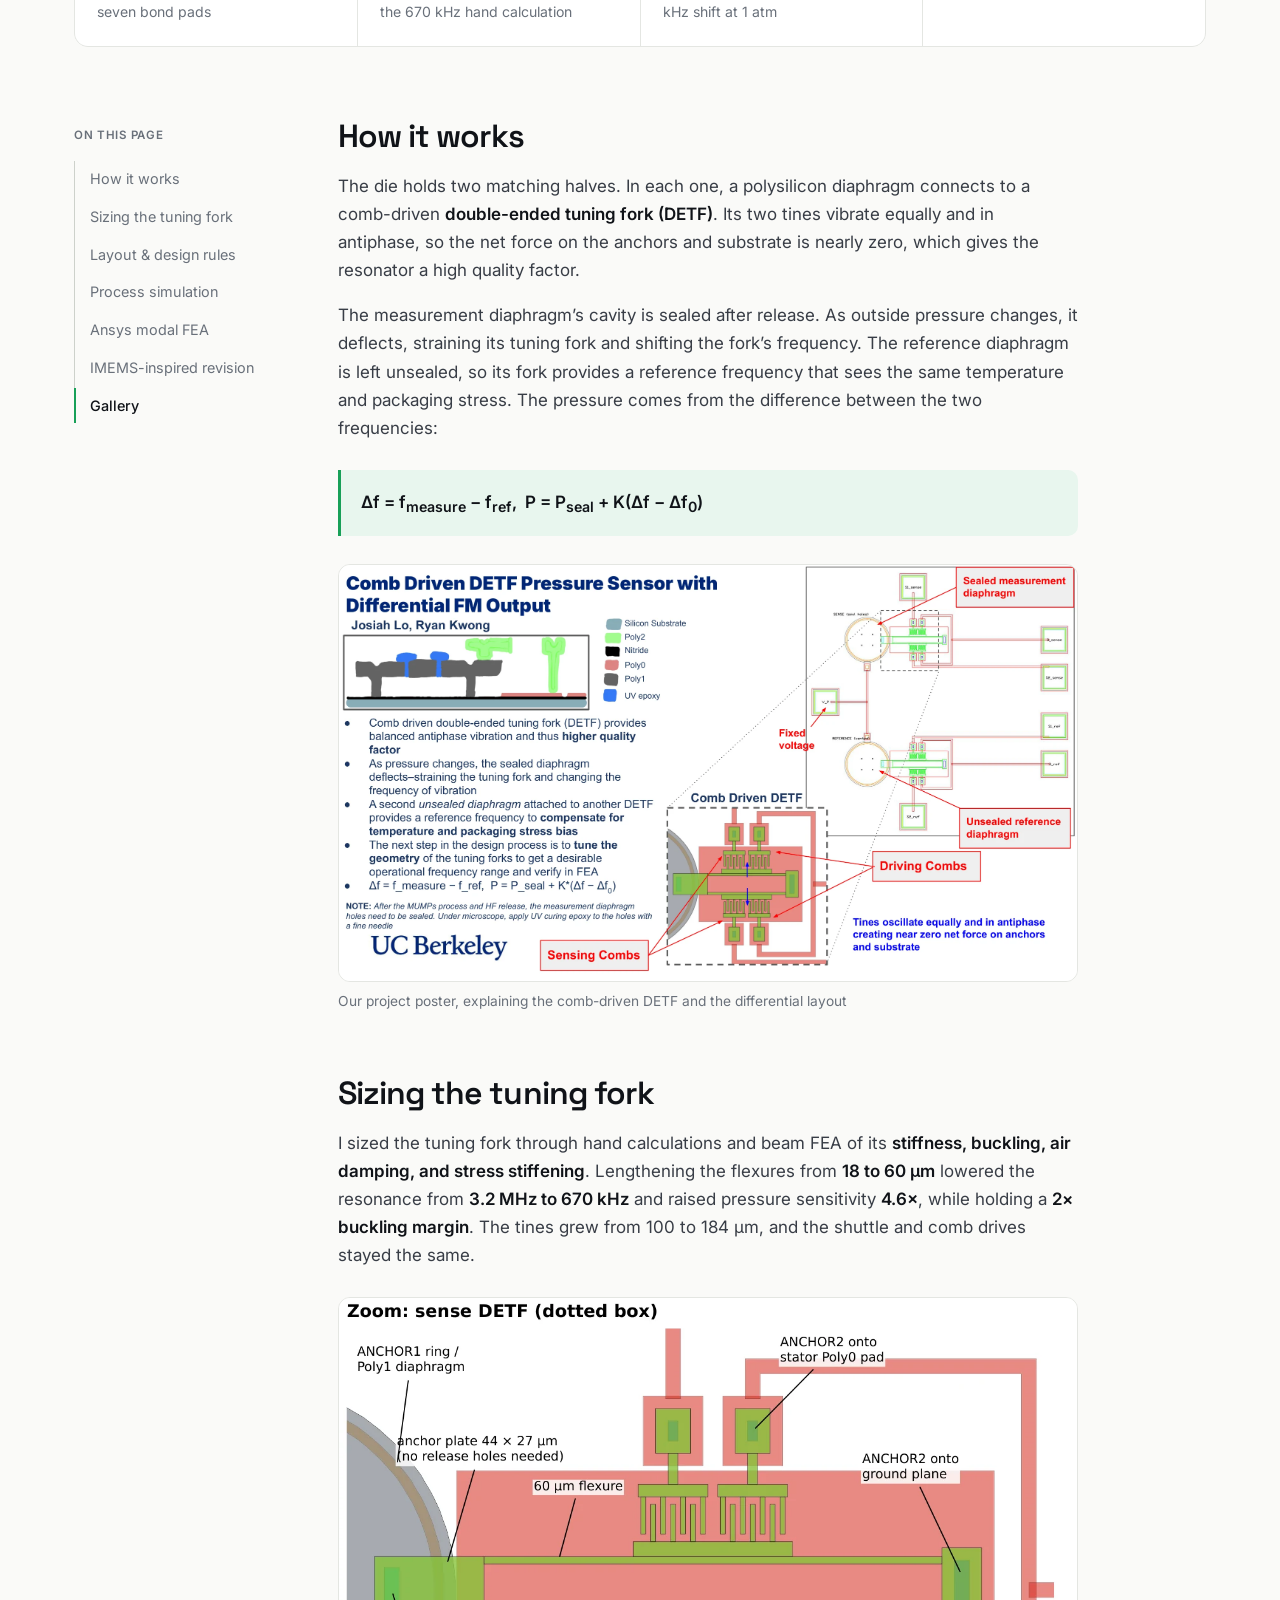
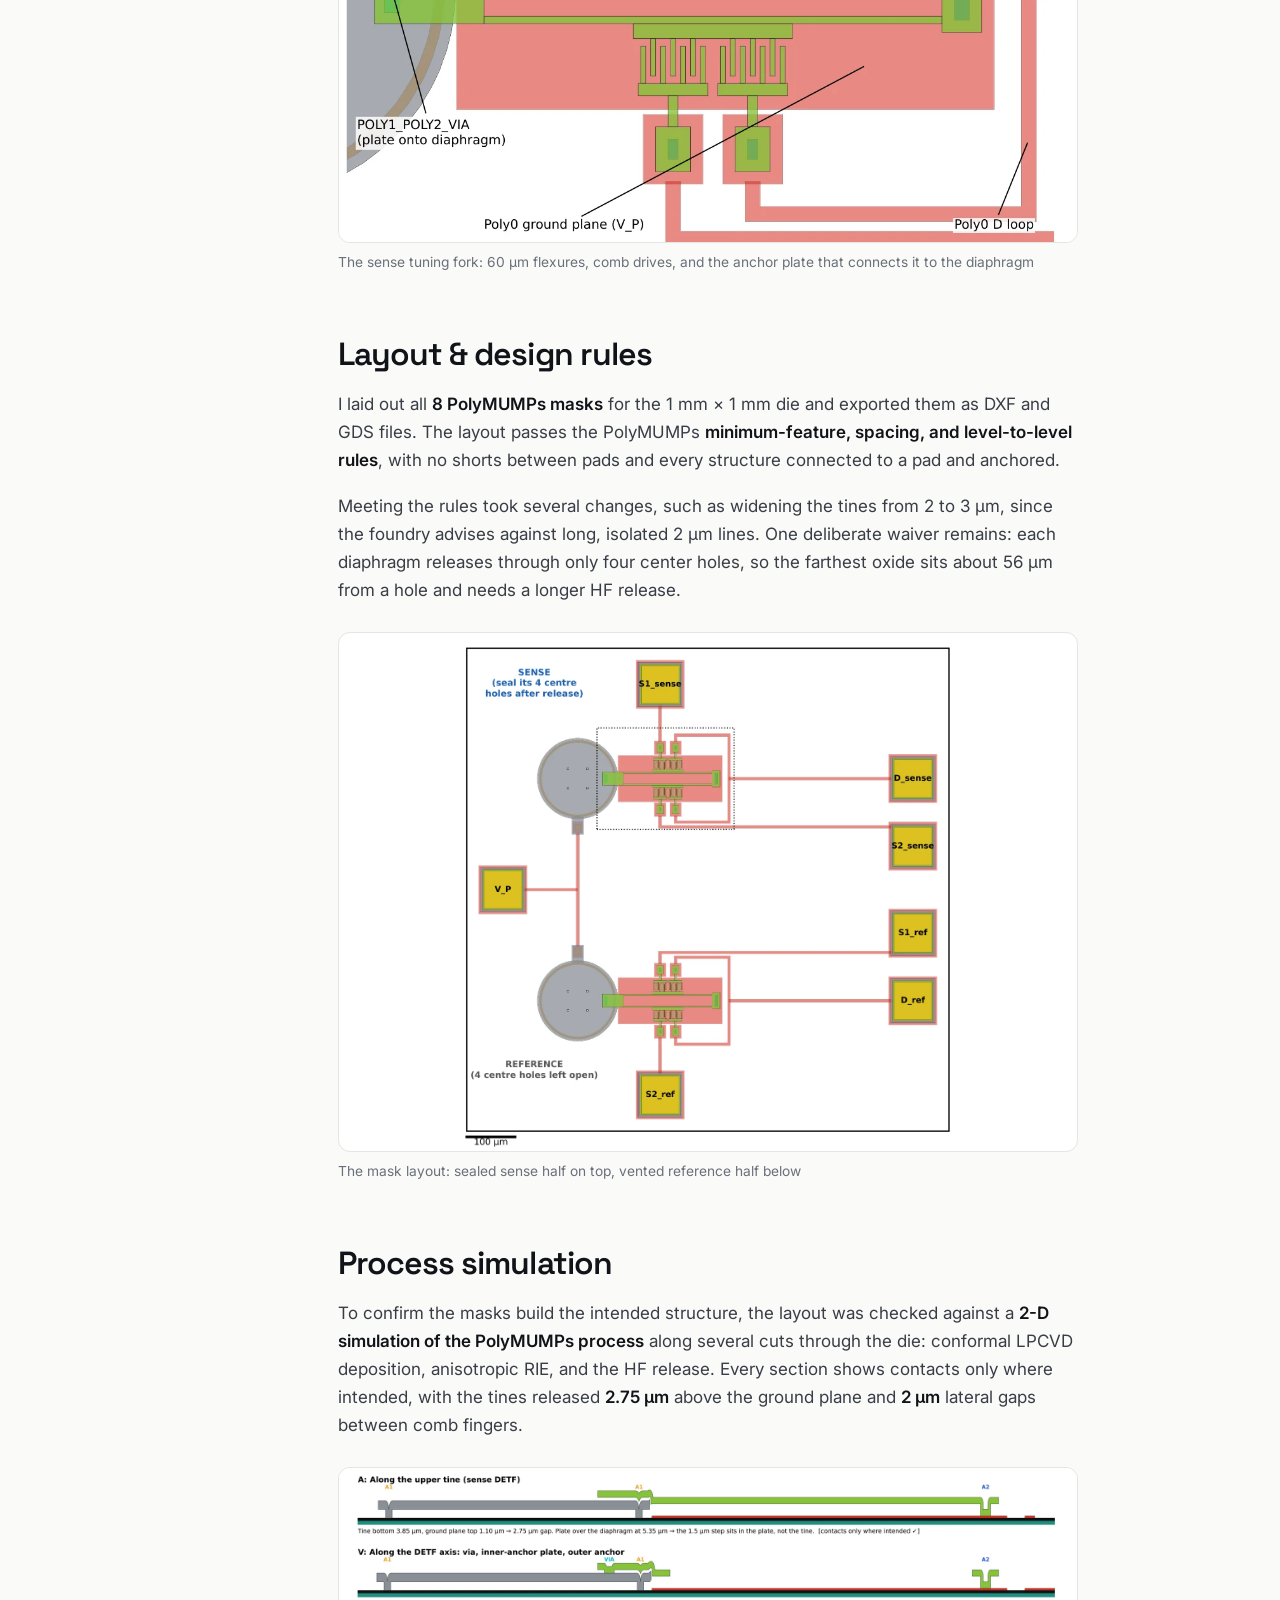
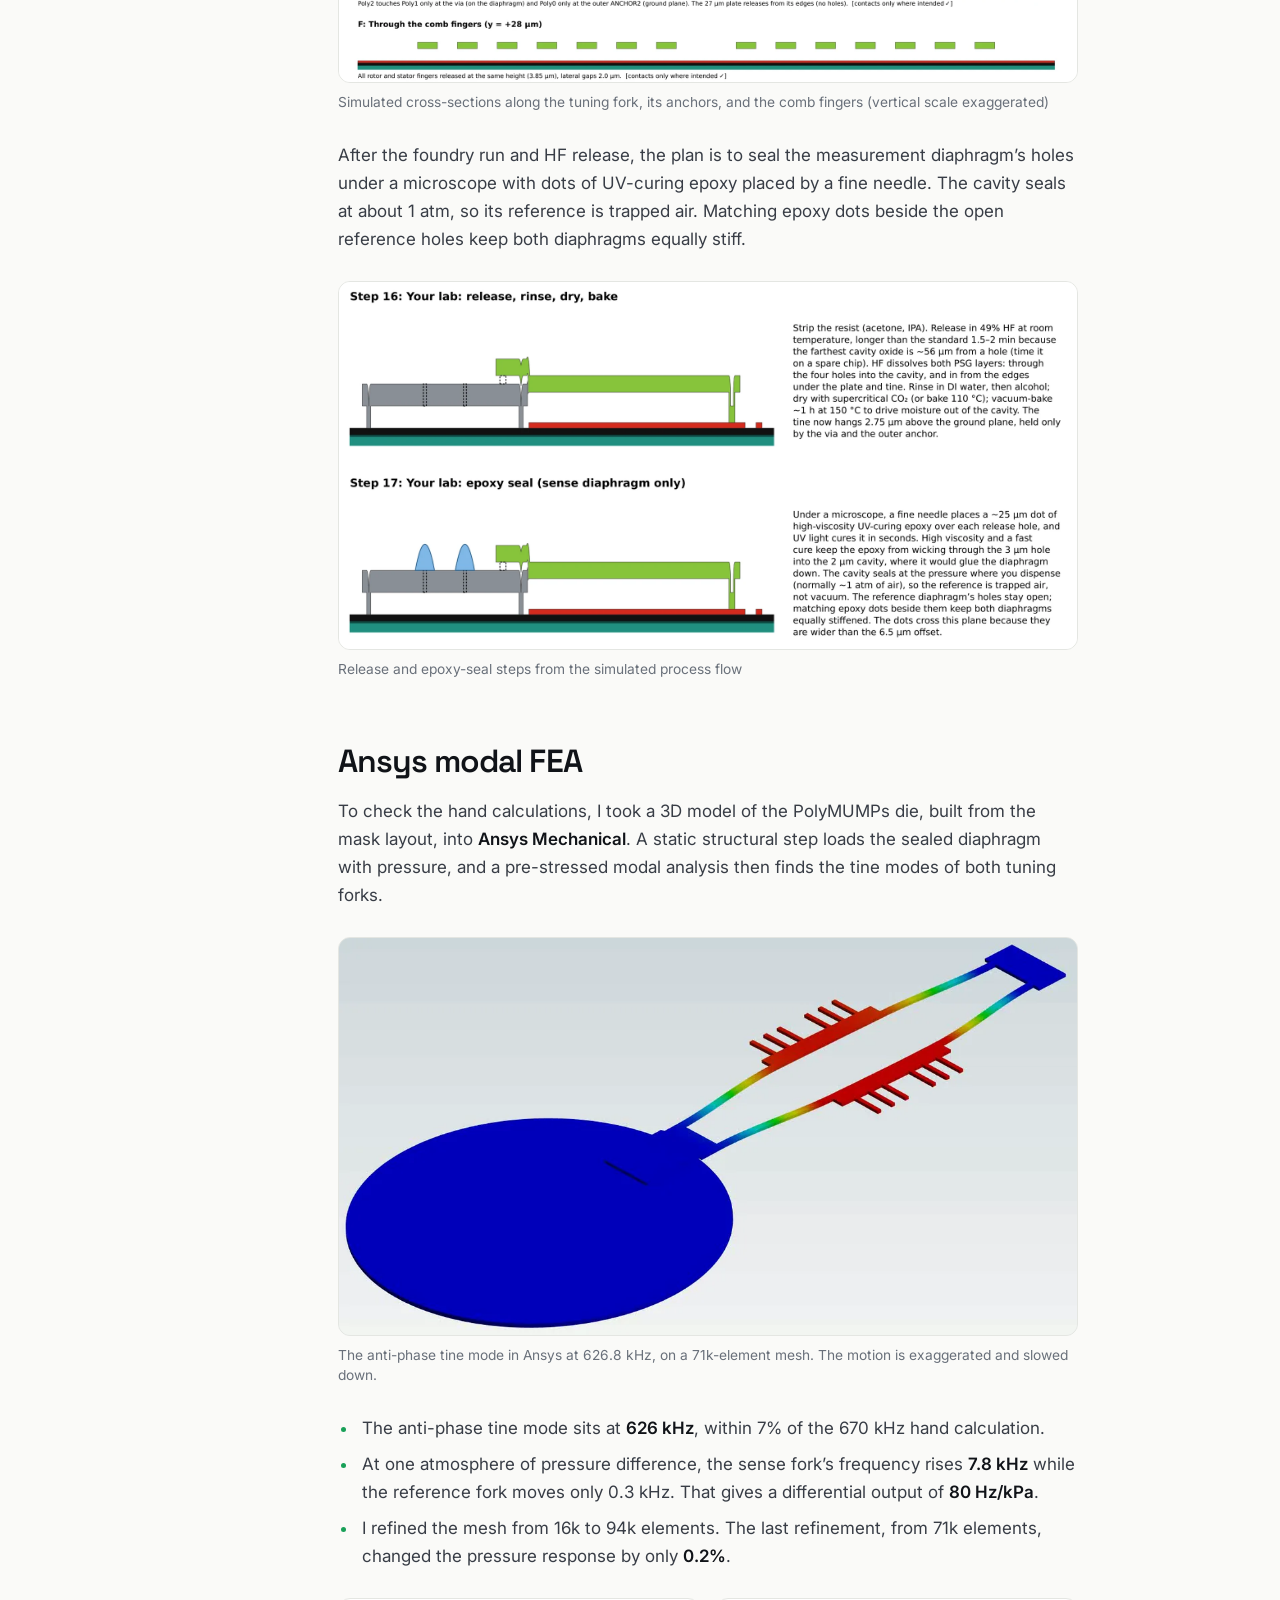
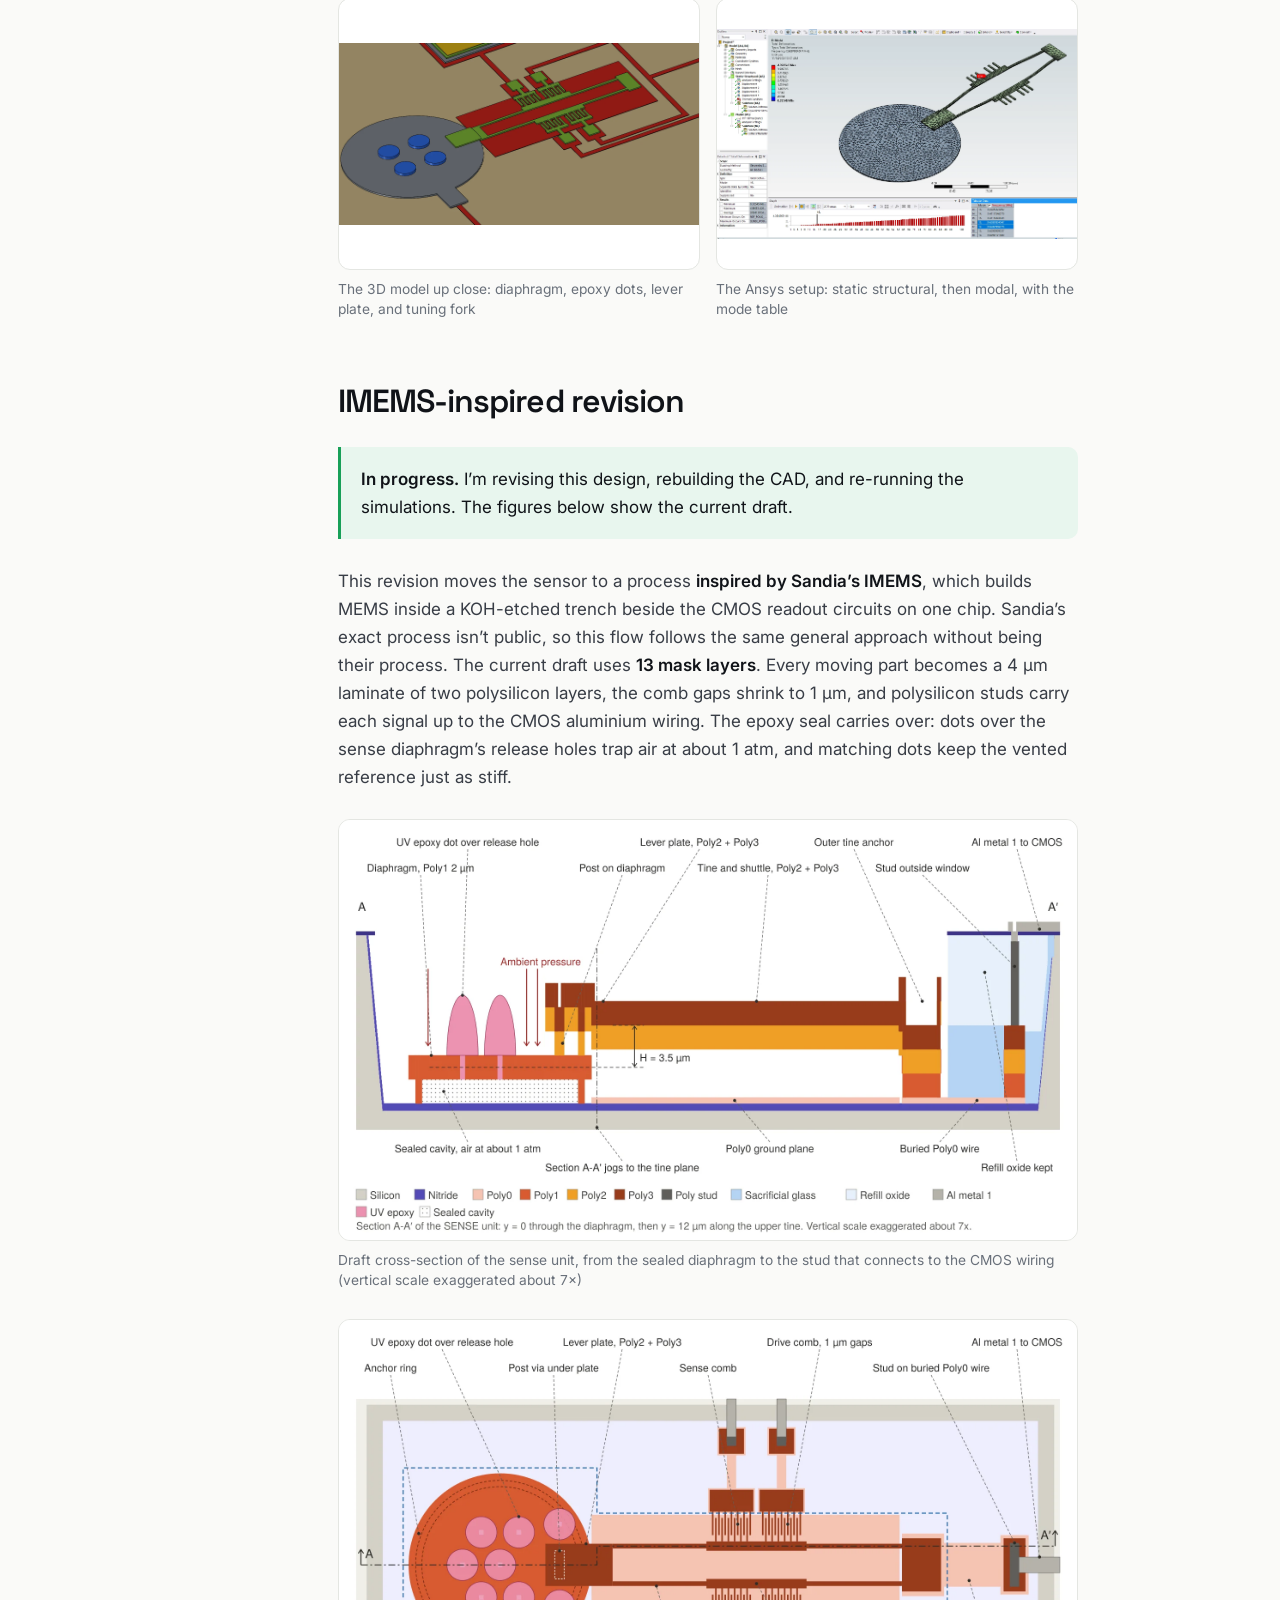
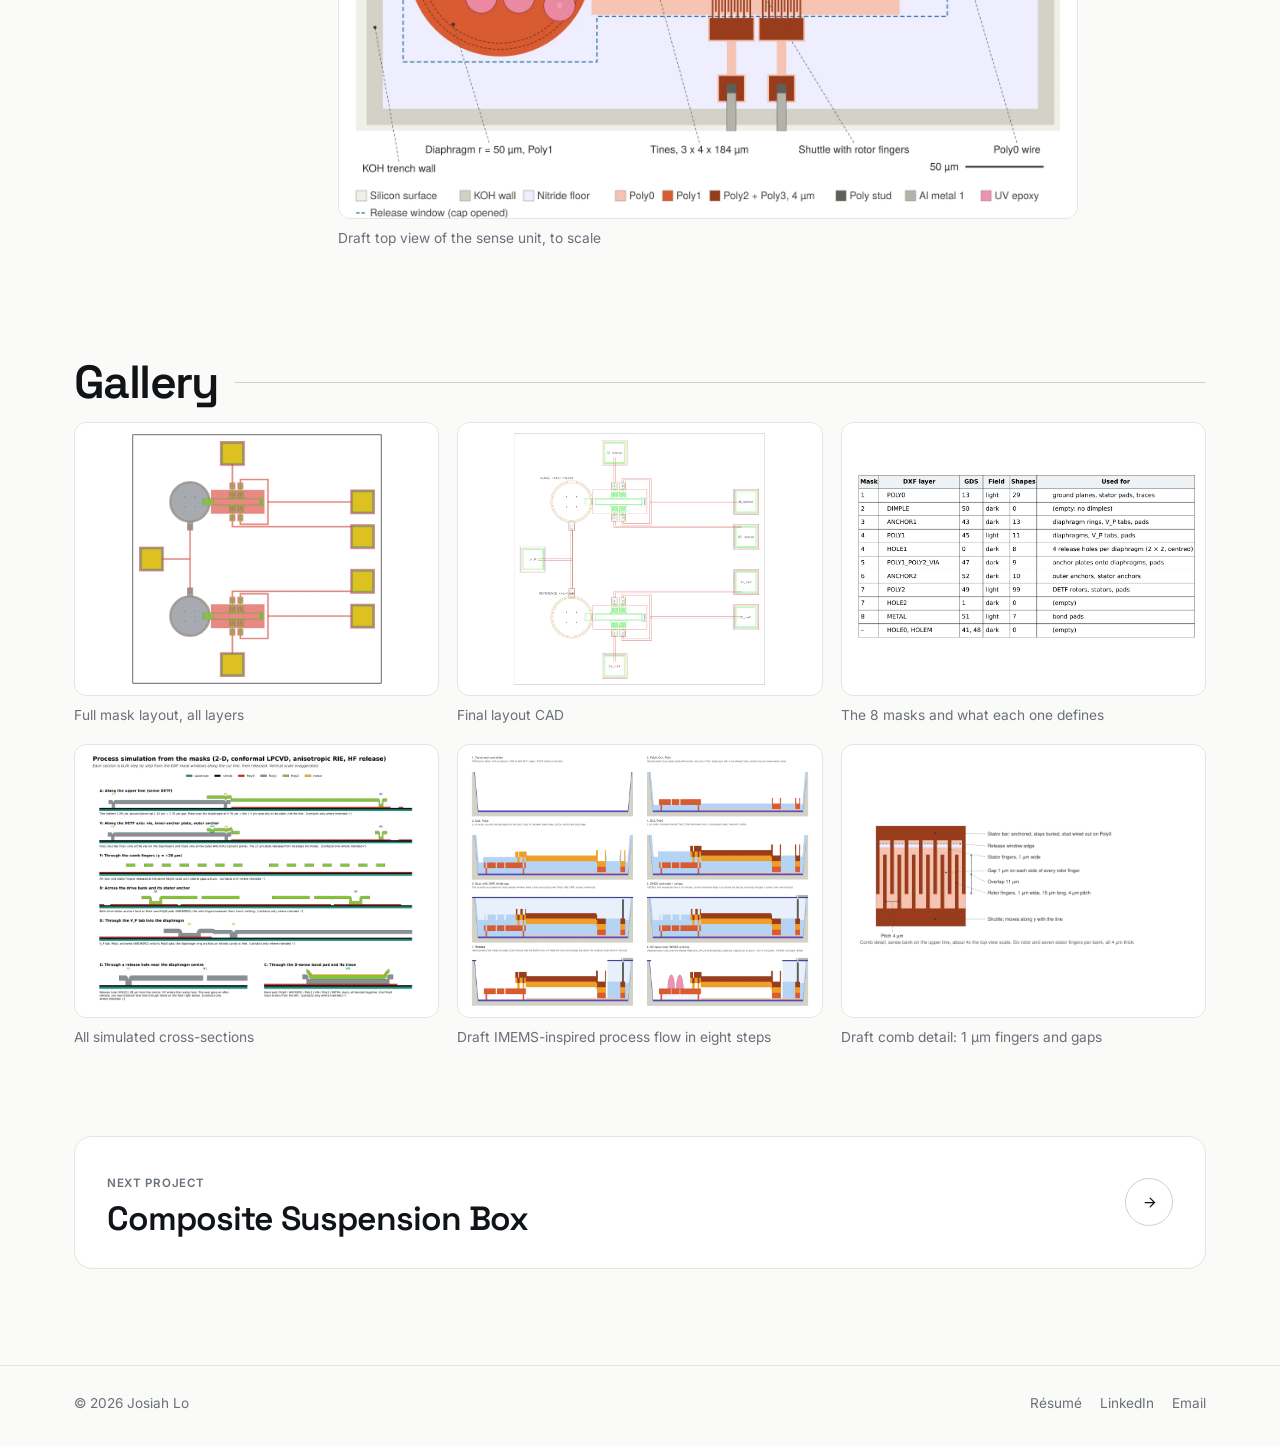
==== commit 2d0cc864: "Describe the MEMS revision as IMEMS-inspired and in progress Sandia's exact process isn't public, so" ====
--- a/projects/mems-pressure-sensor.html
+++ b/projects/mems-pressure-sensor.html
@@ -51,12 +51,12 @@
         </a>
         <p class="phero__eyebrow label">UC Berkeley MEMS design project · MEMS · Microfabrication</p>
         <h1 class="phero__title">Differential Resonant MEMS Pressure Sensor</h1>
-        <p class="phero__lead">A comb-driven tuning-fork pressure sensor with differential FM output, designed for the PolyMUMPs surface-micromachining process. A sealed and a vented polysilicon diaphragm each strain their own tuning fork, and comparing the two frequencies cancels temperature drift and packaging-stress bias. I sized the tuning fork, laid out the 8-mask, 1 mm² die, and checked the design with modal FEA in Ansys. The final phase carries the sensor into Sandia’s IMEMS process, which builds MEMS beside CMOS circuits on one chip.</p>
+        <p class="phero__lead">A comb-driven tuning-fork pressure sensor with differential FM output, designed for the PolyMUMPs surface-micromachining process. A sealed and a vented polysilicon diaphragm each strain their own tuning fork, and comparing the two frequencies cancels temperature drift and packaging-stress bias. I sized the tuning fork, laid out the 8-mask, 1 mm² die, and checked the design with modal FEA in Ansys. I’m now revising it for a process inspired by Sandia’s IMEMS, which builds MEMS beside CMOS circuits on one chip.</p>
         <dl class="meta">
           <div><dt class="label">My work</dt><dd>Tuning-fork sizing, mask layout, Ansys FEA</dd></div>
           <div><dt class="label">Team</dt><dd>2 students</dd></div>
           <div><dt class="label">Timeline</dt><dd>Aug 2026 – Present</dd></div>
-          <div><dt class="label">Process</dt><dd>PolyMUMPs, then Sandia IMEMS</dd></div>
+          <div><dt class="label">Process</dt><dd>PolyMUMPs, now IMEMS-inspired</dd></div>
         </dl>
       </div>
     </section>
@@ -99,7 +99,7 @@
             <li><a href="#layout">Layout &amp; design rules</a></li>
             <li><a href="#process">Process simulation</a></li>
             <li><a href="#fea">Ansys modal FEA</a></li>
-            <li><a href="#imems">IMEMS redesign</a></li>
+            <li><a href="#imems">IMEMS-inspired revision</a></li>
             <li><a href="#gallery">Gallery</a></li>
           </ol>
         </nav>
@@ -151,7 +151,7 @@
 
           <section id="fea">
             <h2>Ansys modal FEA</h2>
-            <p>To check the hand calculations, I took a 3D model of the die, built from the mask layout, into <strong>Ansys Mechanical</strong>. A static structural step loads the sealed diaphragm with pressure, and a pre-stressed modal analysis then finds the tine modes of both tuning forks.</p>
+            <p>To check the hand calculations, I took a 3D model of the PolyMUMPs die, built from the mask layout, into <strong>Ansys Mechanical</strong>. A static structural step loads the sealed diaphragm with pressure, and a pre-stressed modal analysis then finds the tine modes of both tuning forks.</p>
             <figure class="fig">
               <video class="fig__video" autoplay muted loop playsinline preload="metadata" poster="../assets/img/mems/tine-mode-poster.webp" width="1100" height="592" aria-label="Ansys animation of the tuning fork’s anti-phase mode: the two tines bow apart and together while the diaphragm stays still">
                 <source src="../assets/img/mems/tine-mode.mp4" type="video/mp4">
@@ -176,17 +176,17 @@
           </section>
 
           <section id="imems">
-            <h2>IMEMS redesign</h2>
-            <p>The project’s final phase carries the same sensor into <strong>Sandia’s IMEMS process</strong>, which builds the MEMS inside a KOH-etched trench beside the CMOS readout circuits on one chip. The v3 design uses <strong>13 mask layers</strong>. Every moving part becomes a 4 µm laminate of two polysilicon layers, the comb gaps shrink to 1 µm, and polysilicon studs carry each signal up to the CMOS aluminium wiring. The epoxy seal carries over: dots over the sense diaphragm’s release holes trap air at about 1 atm, and matching dots keep the vented reference just as stiff.</p>
-            <figure class="fig">
-              <a href="../assets/img/mems/imems-section.webp" data-zoom><img src="../assets/img/mems/imems-section.webp" width="1720" height="978" alt="Labeled cross-section of the IMEMS sense unit: sealed diaphragm with epoxy dots in a KOH trench, the lever plate and tine above a Poly0 ground plane, and a polysilicon stud connecting to aluminium metal 1" loading="lazy"></a>
-              <figcaption>Cross-section of the IMEMS sense unit, from the sealed diaphragm to the stud that connects to the CMOS wiring (vertical scale exaggerated about 7×)</figcaption>
-            </figure>
-            <figure class="fig">
-              <a href="../assets/img/mems/imems-top.webp" data-zoom><img src="../assets/img/mems/imems-top.webp" width="1720" height="1160" alt="To-scale top view of the IMEMS sense unit with the diaphragm, epoxy dots, lever plate, 184 µm tines, sense and drive combs, and studs, all labeled" loading="lazy"></a>
-              <figcaption>Top view of the sense unit, to scale</figcaption>
-            </figure>
-            <p>The masks pass automated width and spacing checks, and about half of the die is reserved for the readout circuits. Bond pads and circuits come next.</p>
+            <h2>IMEMS-inspired revision</h2>
+            <div class="callout"><p><strong>In progress.</strong> I’m revising this design, rebuilding the CAD, and re-running the simulations. The figures below show the current draft.</p></div>
+            <p>This revision moves the sensor to a process <strong>inspired by Sandia’s IMEMS</strong>, which builds MEMS inside a KOH-etched trench beside the CMOS readout circuits on one chip. Sandia’s exact process isn’t public, so this flow follows the same general approach without being their process. The current draft uses <strong>13 mask layers</strong>. Every moving part becomes a 4 µm laminate of two polysilicon layers, the comb gaps shrink to 1 µm, and polysilicon studs carry each signal up to the CMOS aluminium wiring. The epoxy seal carries over: dots over the sense diaphragm’s release holes trap air at about 1 atm, and matching dots keep the vented reference just as stiff.</p>
+            <figure class="fig">
+              <a href="../assets/img/mems/imems-section.webp" data-zoom><img src="../assets/img/mems/imems-section.webp" width="1720" height="978" alt="Labeled draft cross-section of the IMEMS-inspired sense unit: sealed diaphragm with epoxy dots in a KOH trench, the lever plate and tine above a Poly0 ground plane, and a polysilicon stud connecting to aluminium metal 1" loading="lazy"></a>
+              <figcaption>Draft cross-section of the sense unit, from the sealed diaphragm to the stud that connects to the CMOS wiring (vertical scale exaggerated about 7×)</figcaption>
+            </figure>
+            <figure class="fig">
+              <a href="../assets/img/mems/imems-top.webp" data-zoom><img src="../assets/img/mems/imems-top.webp" width="1720" height="1160" alt="To-scale draft top view of the IMEMS-inspired sense unit with the diaphragm, epoxy dots, lever plate, 184 µm tines, sense and drive combs, and studs, all labeled" loading="lazy"></a>
+              <figcaption>Draft top view of the sense unit, to scale</figcaption>
+            </figure>
           </section>
         </article>
       </div>
@@ -203,8 +203,8 @@
           <figure><a href="../assets/img/mems/final-cad.webp" data-zoom><img class="fit" src="../assets/img/mems/final-cad.webp" width="1793" height="1800" alt="Final layout CAD of the die" loading="lazy"></a><figcaption>Final layout CAD</figcaption></figure>
           <figure><a href="../assets/img/mems/mask-table.webp" data-zoom><img class="fit" src="../assets/img/mems/mask-table.webp" width="1162" height="587" alt="Table of the 8 PolyMUMPs masks and what each defines" loading="lazy"></a><figcaption>The 8 masks and what each one defines</figcaption></figure>
           <figure><a href="../assets/img/mems/sections-all.webp" data-zoom><img class="fit" src="../assets/img/mems/sections-all.webp" width="1800" height="1371" alt="All simulated cross-sections through the die" loading="lazy"></a><figcaption>All simulated cross-sections</figcaption></figure>
-          <figure><a href="../assets/img/mems/imems-steps.webp" data-zoom><img class="fit" src="../assets/img/mems/imems-steps.webp" width="2200" height="1613" alt="Eight-step IMEMS process flow, from the KOH trench etch through the polysilicon layers, studs, CMOS metal, release, and epoxy seal" loading="lazy"></a><figcaption>IMEMS process flow in eight steps</figcaption></figure>
-          <figure><a href="../assets/img/mems/imems-comb.webp" data-zoom><img class="fit" src="../assets/img/mems/imems-comb.webp" width="1720" height="668" alt="Comb-drive detail for the IMEMS design: 1 µm rotor and stator fingers with 1 µm gaps and 4 µm pitch" loading="lazy"></a><figcaption>IMEMS comb detail: 1 µm fingers and gaps</figcaption></figure>
+          <figure><a href="../assets/img/mems/imems-steps.webp" data-zoom><img class="fit" src="../assets/img/mems/imems-steps.webp" width="2200" height="1613" alt="Eight-step draft of the IMEMS-inspired process flow, from the KOH trench etch through the polysilicon layers, studs, CMOS metal, release, and epoxy seal" loading="lazy"></a><figcaption>Draft IMEMS-inspired process flow in eight steps</figcaption></figure>
+          <figure><a href="../assets/img/mems/imems-comb.webp" data-zoom><img class="fit" src="../assets/img/mems/imems-comb.webp" width="1720" height="668" alt="Comb-drive detail for the draft IMEMS-inspired design: 1 µm rotor and stator fingers with 1 µm gaps and 4 µm pitch" loading="lazy"></a><figcaption>Draft comb detail: 1 µm fingers and gaps</figcaption></figure>
         </div>
       </div>
     </section>
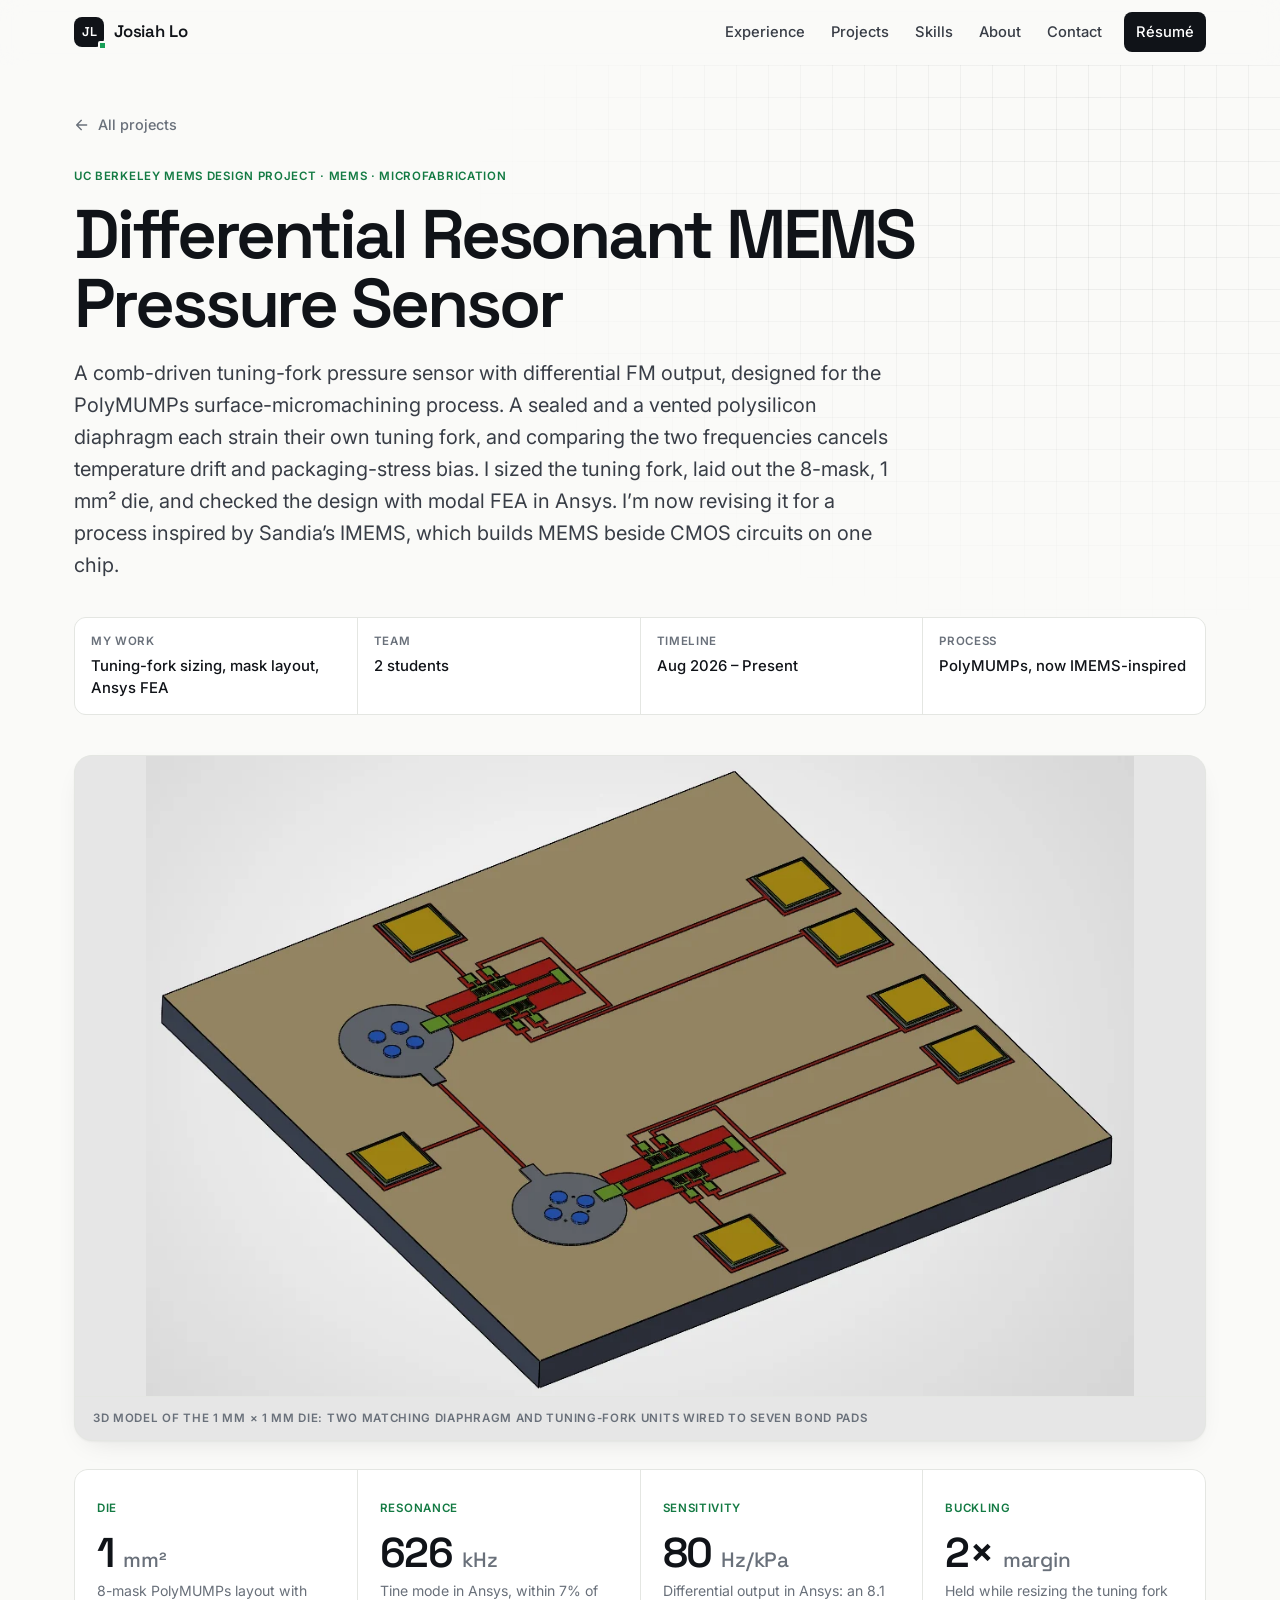
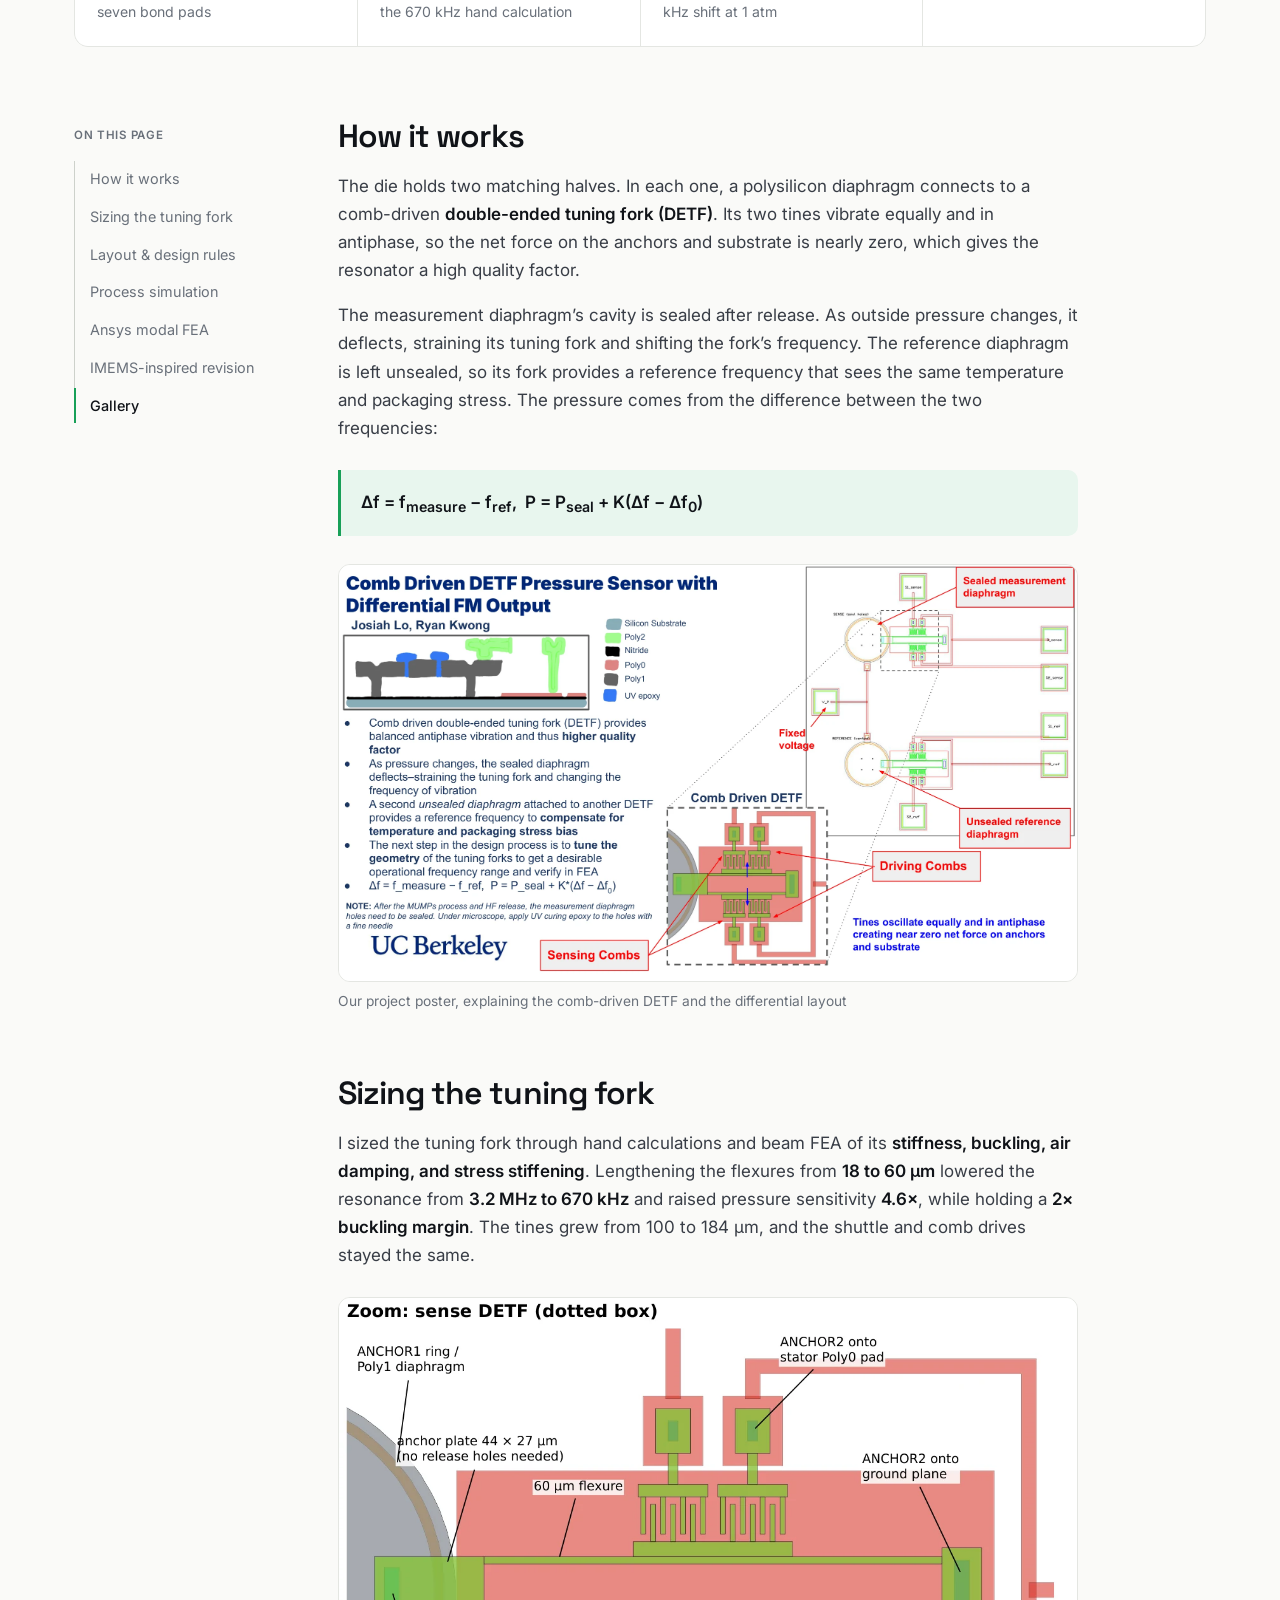
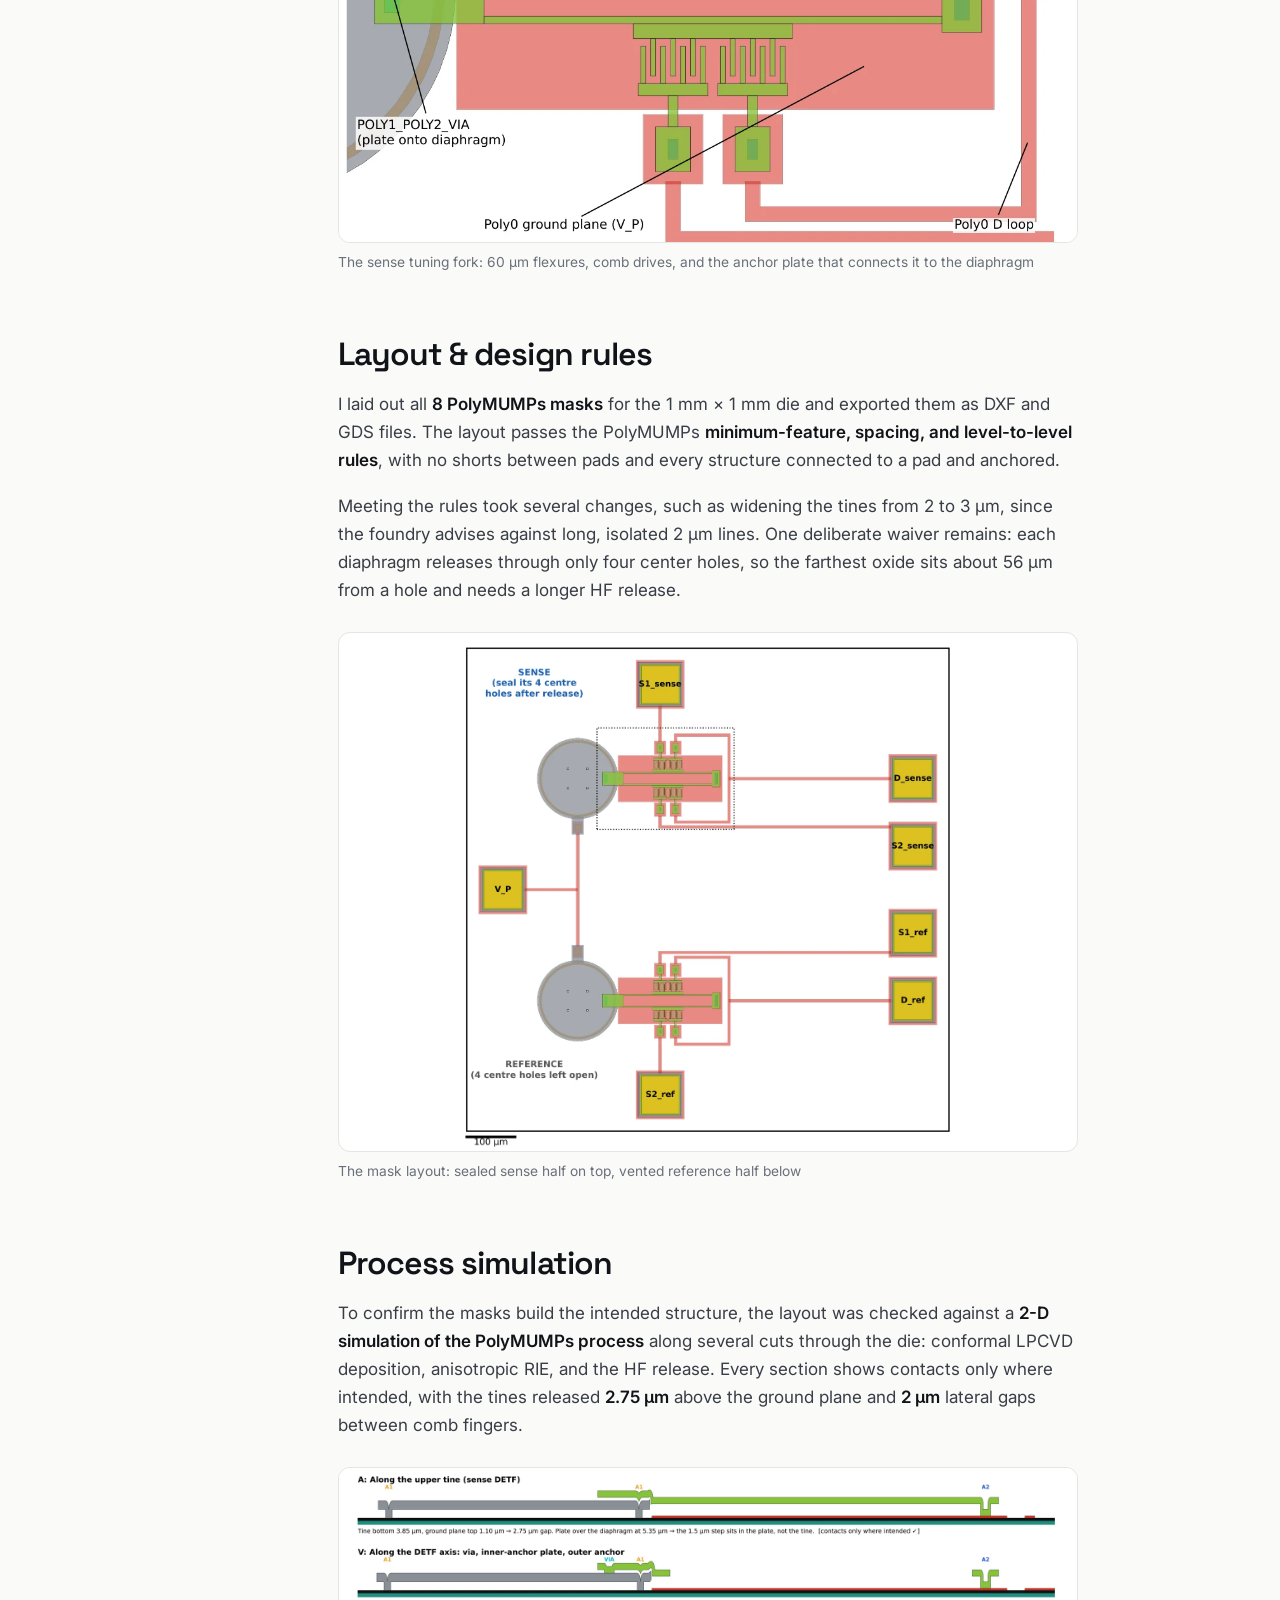
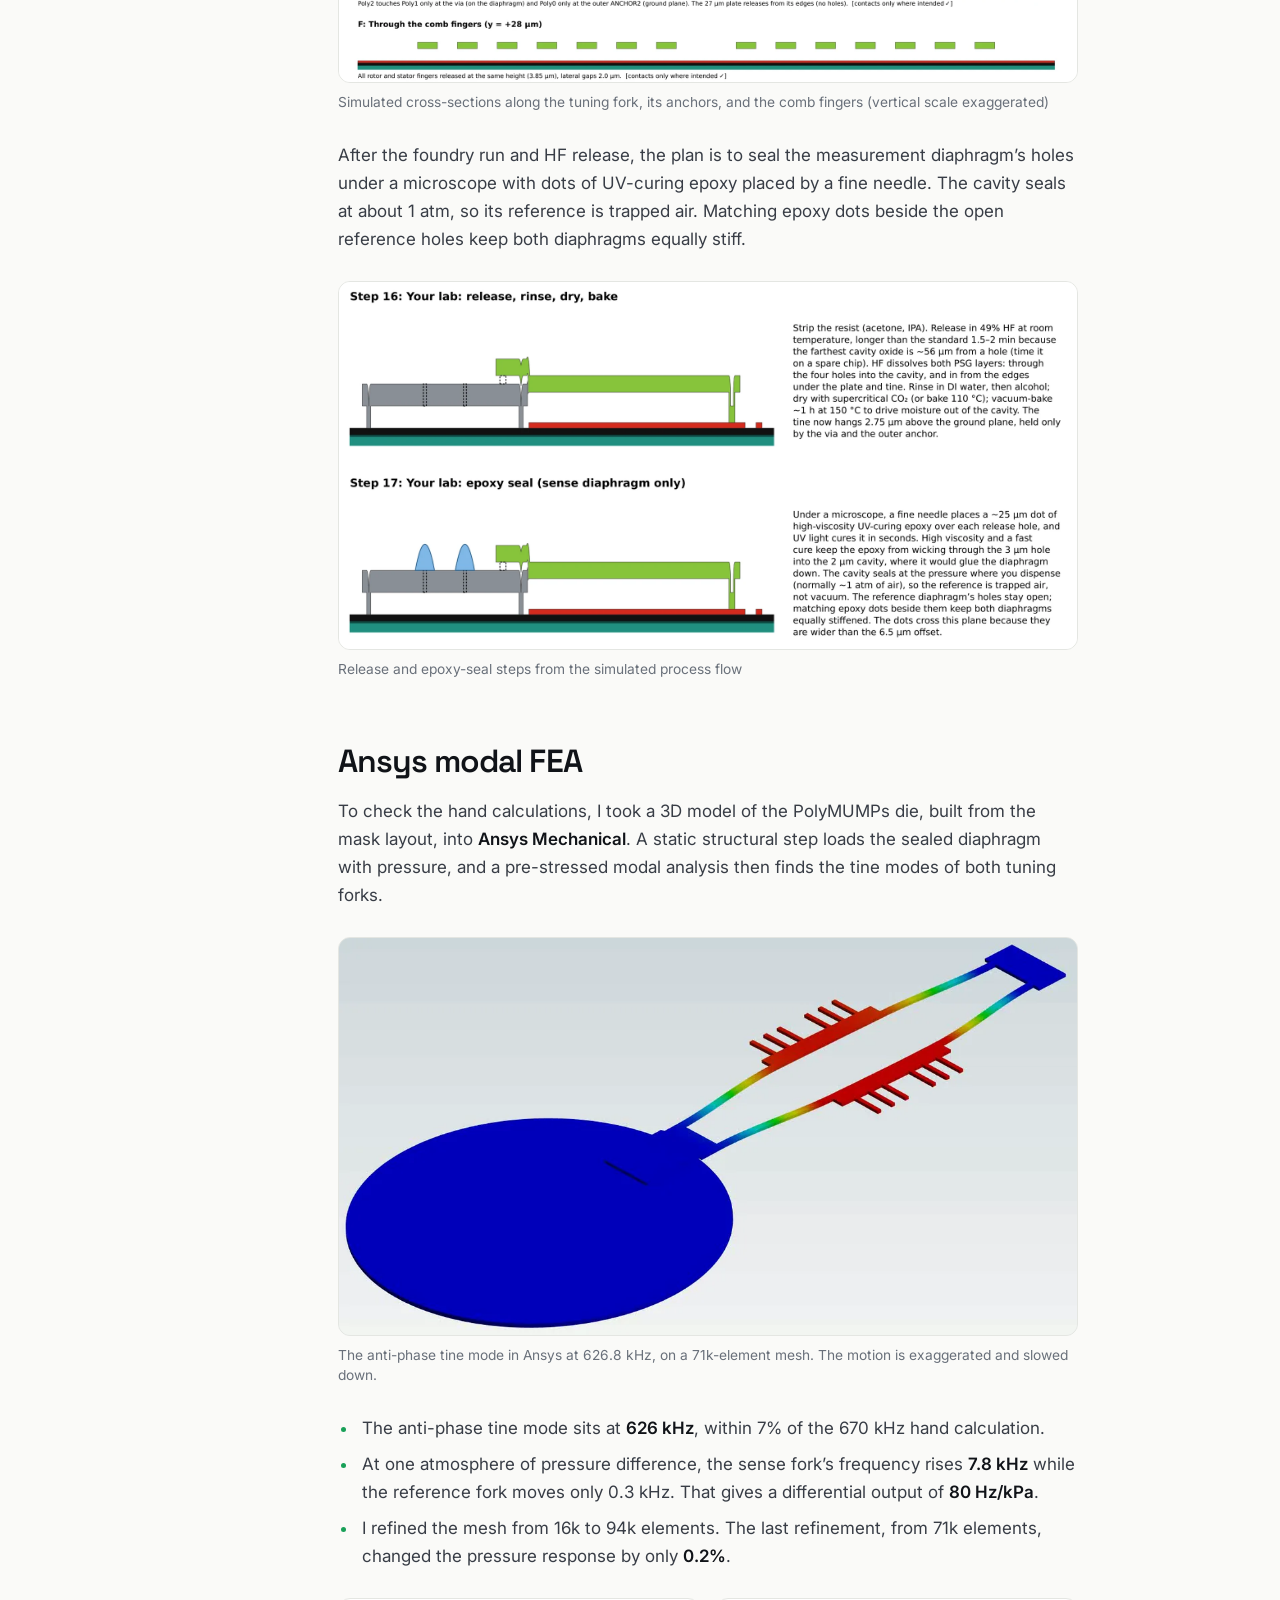
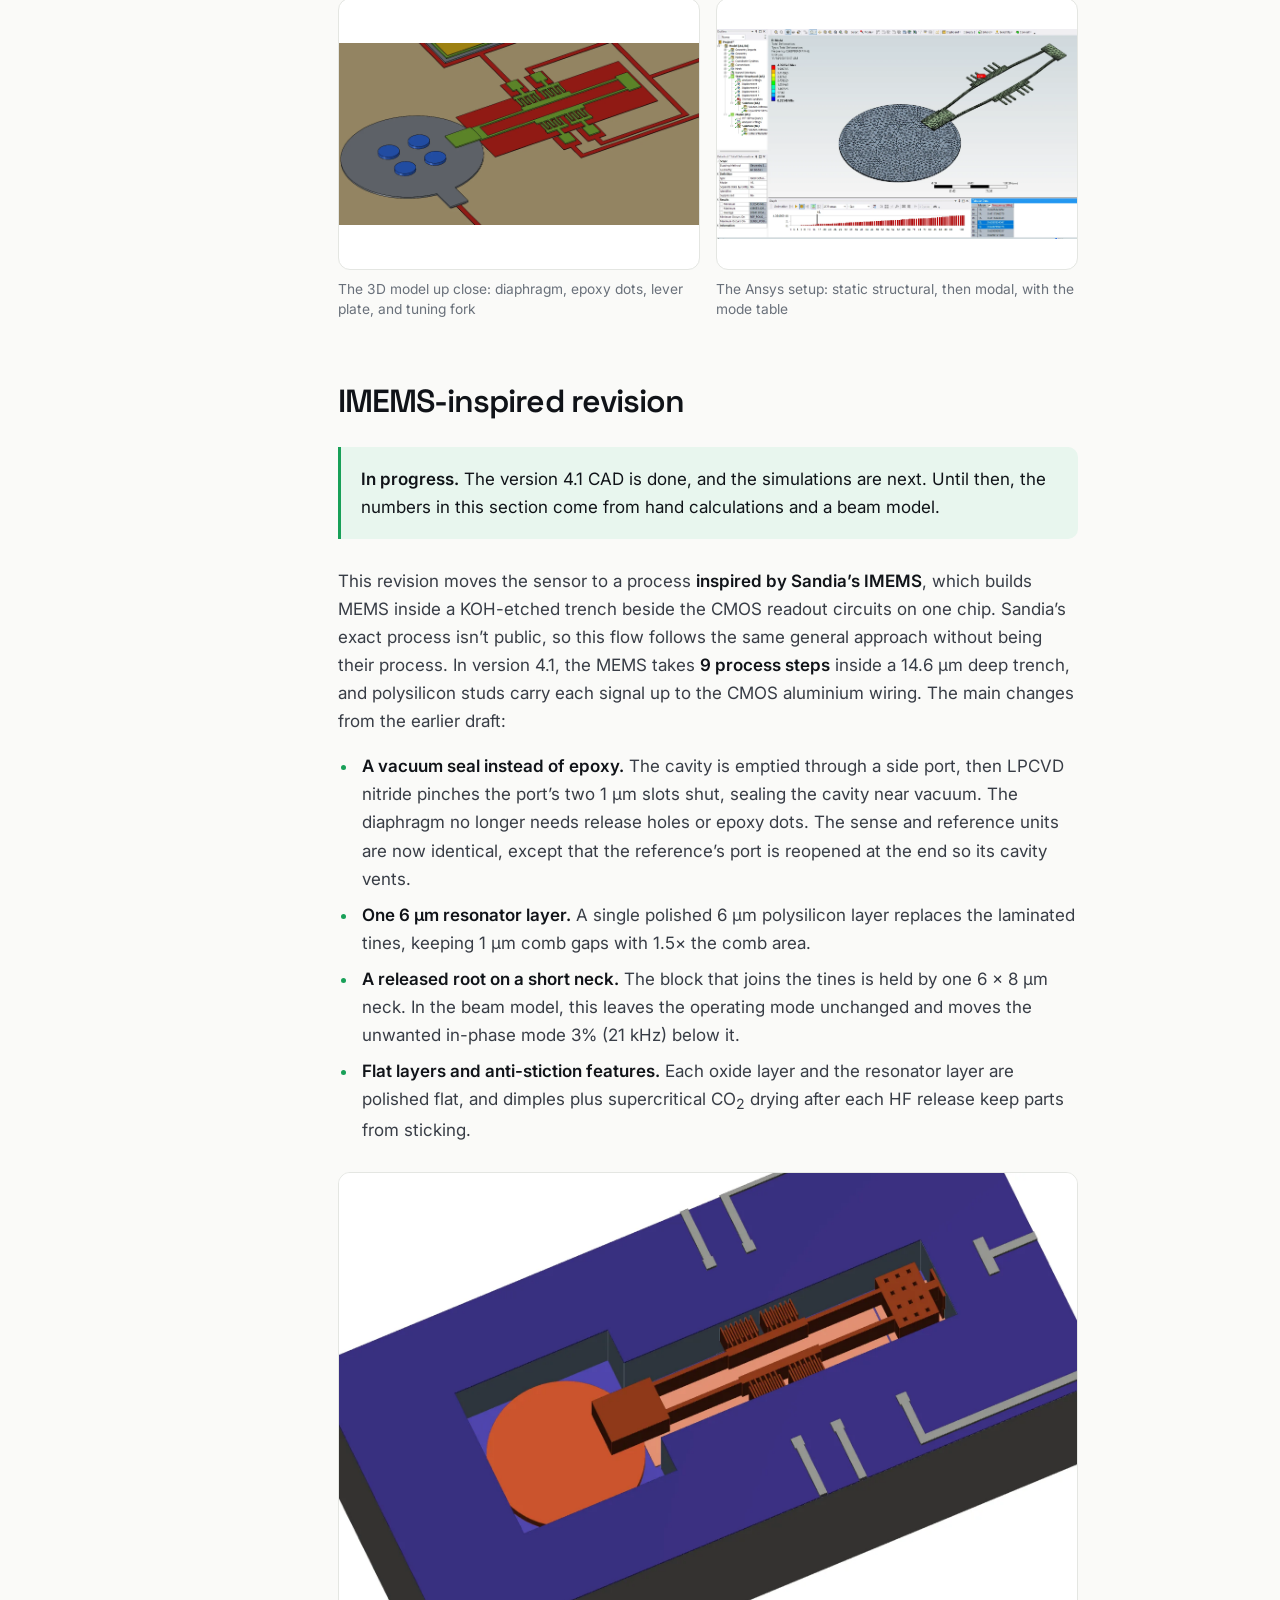
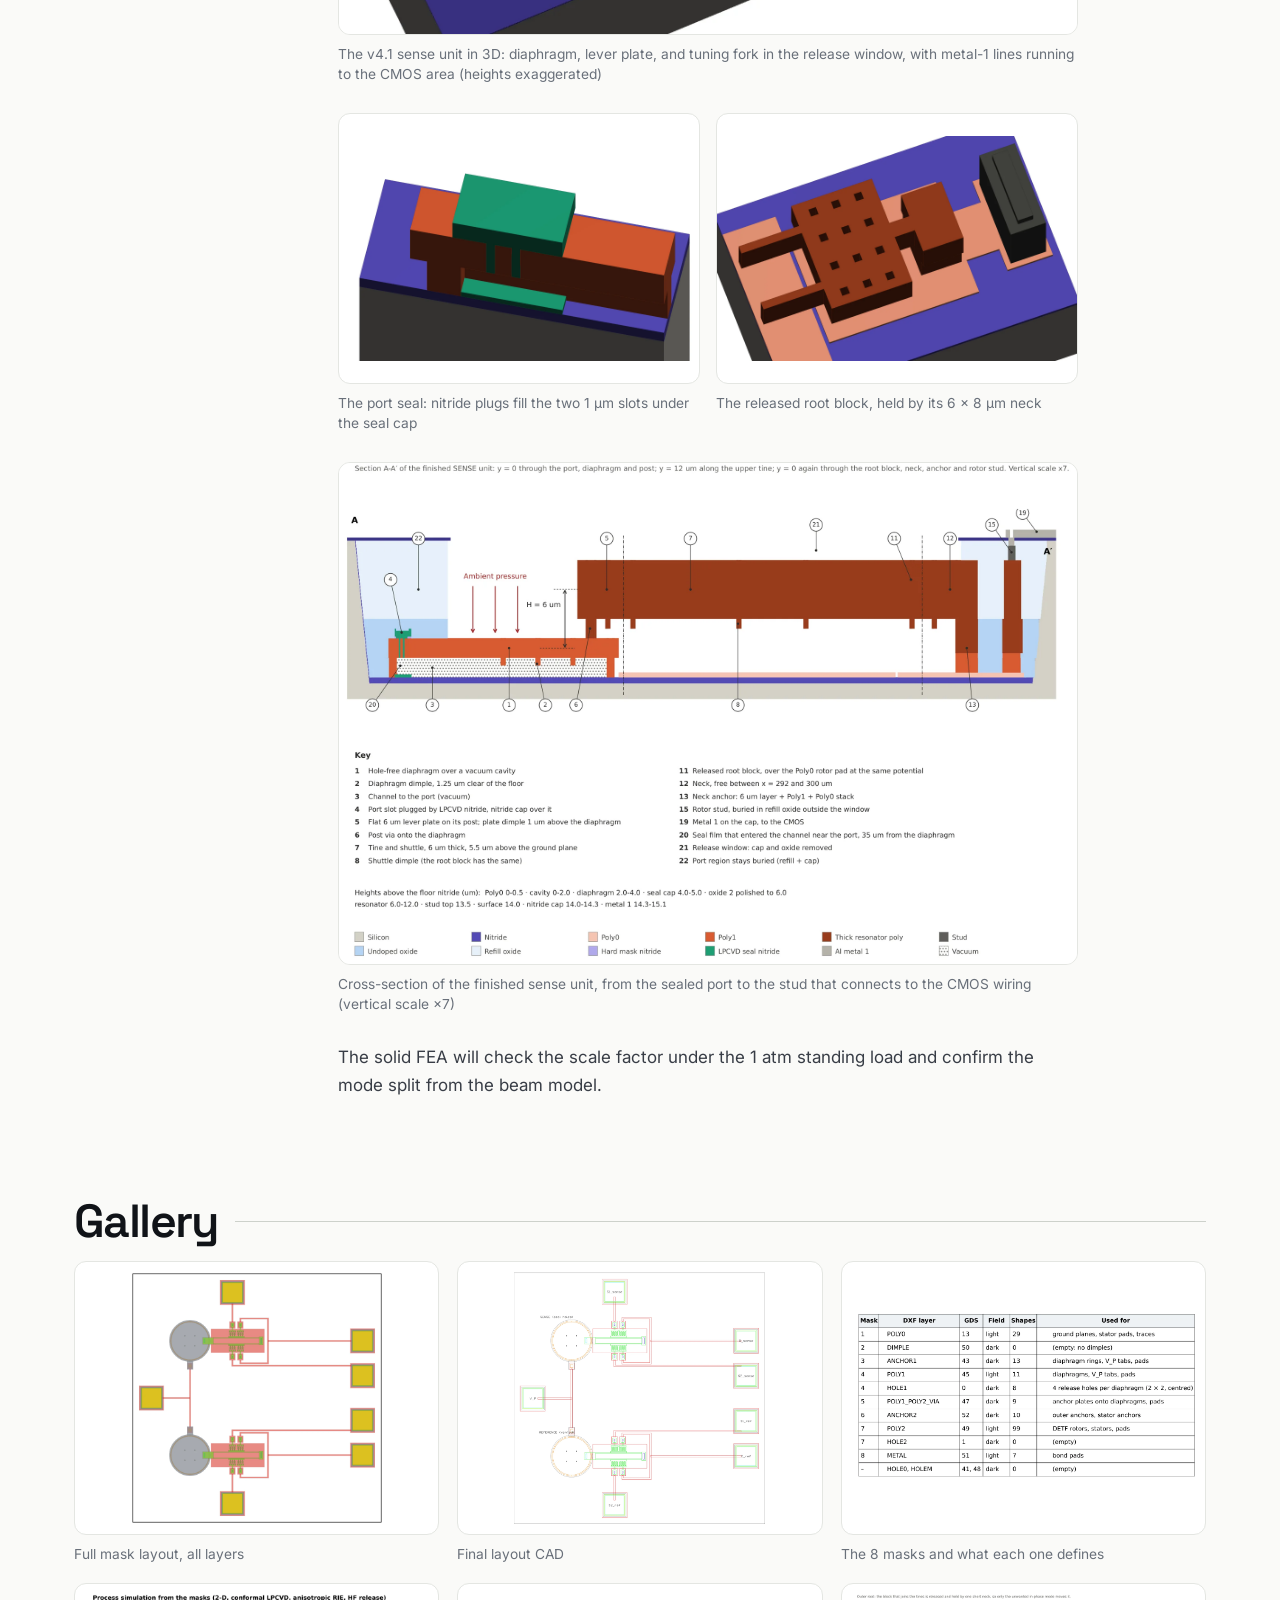
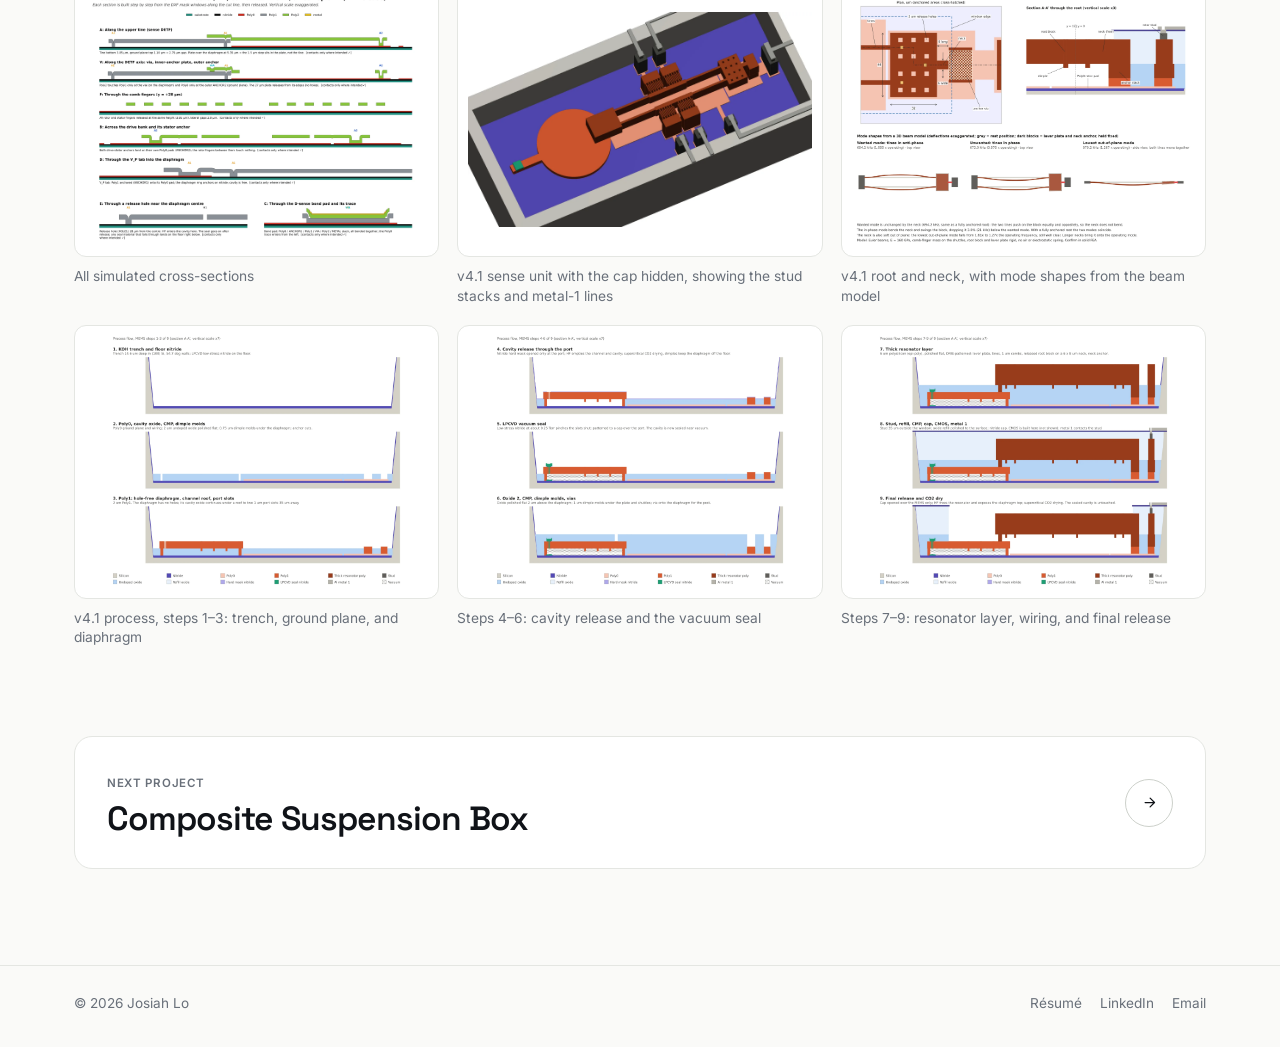
==== commit c53068f0: "Add Lam-Q build photos and first test video; add MEMS v4.1 CAD Lam-Q: new "Build and first test" sec" ====
--- a/projects/mems-pressure-sensor.html
+++ b/projects/mems-pressure-sensor.html
@@ -177,16 +177,33 @@
 
           <section id="imems">
             <h2>IMEMS-inspired revision</h2>
-            <div class="callout"><p><strong>In progress.</strong> I’m revising this design, rebuilding the CAD, and re-running the simulations. The figures below show the current draft.</p></div>
-            <p>This revision moves the sensor to a process <strong>inspired by Sandia’s IMEMS</strong>, which builds MEMS inside a KOH-etched trench beside the CMOS readout circuits on one chip. Sandia’s exact process isn’t public, so this flow follows the same general approach without being their process. The current draft uses <strong>13 mask layers</strong>. Every moving part becomes a 4 µm laminate of two polysilicon layers, the comb gaps shrink to 1 µm, and polysilicon studs carry each signal up to the CMOS aluminium wiring. The epoxy seal carries over: dots over the sense diaphragm’s release holes trap air at about 1 atm, and matching dots keep the vented reference just as stiff.</p>
-            <figure class="fig">
-              <a href="../assets/img/mems/imems-section.webp" data-zoom><img src="../assets/img/mems/imems-section.webp" width="1720" height="978" alt="Labeled draft cross-section of the IMEMS-inspired sense unit: sealed diaphragm with epoxy dots in a KOH trench, the lever plate and tine above a Poly0 ground plane, and a polysilicon stud connecting to aluminium metal 1" loading="lazy"></a>
-              <figcaption>Draft cross-section of the sense unit, from the sealed diaphragm to the stud that connects to the CMOS wiring (vertical scale exaggerated about 7×)</figcaption>
-            </figure>
-            <figure class="fig">
-              <a href="../assets/img/mems/imems-top.webp" data-zoom><img src="../assets/img/mems/imems-top.webp" width="1720" height="1160" alt="To-scale draft top view of the IMEMS-inspired sense unit with the diaphragm, epoxy dots, lever plate, 184 µm tines, sense and drive combs, and studs, all labeled" loading="lazy"></a>
-              <figcaption>Draft top view of the sense unit, to scale</figcaption>
-            </figure>
+            <div class="callout"><p><strong>In progress.</strong> The version 4.1 CAD is done, and the simulations are next. Until then, the numbers in this section come from hand calculations and a beam model.</p></div>
+            <p>This revision moves the sensor to a process <strong>inspired by Sandia’s IMEMS</strong>, which builds MEMS inside a KOH-etched trench beside the CMOS readout circuits on one chip. Sandia’s exact process isn’t public, so this flow follows the same general approach without being their process. In version 4.1, the MEMS takes <strong>9 process steps</strong> inside a 14.6 µm deep trench, and polysilicon studs carry each signal up to the CMOS aluminium wiring. The main changes from the earlier draft:</p>
+            <ul>
+              <li><strong>A vacuum seal instead of epoxy.</strong> The cavity is emptied through a side port, then LPCVD nitride pinches the port’s two 1 µm slots shut, sealing the cavity near vacuum. The diaphragm no longer needs release holes or epoxy dots. The sense and reference units are now identical, except that the reference’s port is reopened at the end so its cavity vents.</li>
+              <li><strong>One 6 µm resonator layer.</strong> A single polished 6 µm polysilicon layer replaces the laminated tines, keeping 1 µm comb gaps with 1.5× the comb area.</li>
+              <li><strong>A released root on a short neck.</strong> The block that joins the tines is held by one 6 × 8 µm neck. In the beam model, this leaves the operating mode unchanged and moves the unwanted in-phase mode 3% (21 kHz) below it.</li>
+              <li><strong>Flat layers and anti-stiction features.</strong> Each oxide layer and the resonator layer are polished flat, and dimples plus supercritical CO<sub>2</sub> drying after each HF release keep parts from sticking.</li>
+            </ul>
+            <figure class="fig">
+              <a href="../assets/img/mems/v41-sense.webp" data-zoom><img src="../assets/img/mems/v41-sense.webp" width="1600" height="1000" alt="3D model of the v4.1 sense unit: the diaphragm, lever plate, and comb-driven tuning fork in a release window in the nitride cap, with metal-1 lines running toward the CMOS area" loading="lazy"></a>
+              <figcaption>The v4.1 sense unit in 3D: diaphragm, lever plate, and tuning fork in the release window, with metal-1 lines running to the CMOS area (heights exaggerated)</figcaption>
+            </figure>
+            <div class="fig-row">
+              <figure class="fig">
+                <a href="../assets/img/mems/v41-port-seal.webp" data-zoom><img src="../assets/img/mems/v41-port-seal.webp" width="1600" height="1000" alt="Close-up of the port seal: nitride plugs filling two slots in the polysilicon channel roof, under a nitride seal cap" loading="lazy"></a>
+                <figcaption>The port seal: nitride plugs fill the two 1 µm slots under the seal cap</figcaption>
+              </figure>
+              <figure class="fig">
+                <a href="../assets/img/mems/v41-root-neck.webp" data-zoom><img src="../assets/img/mems/v41-root-neck.webp" width="1600" height="1000" alt="Close-up of the released root block with release holes, joined to the tines and held by a short neck on its anchor" loading="lazy"></a>
+                <figcaption>The released root block, held by its 6 × 8 µm neck</figcaption>
+              </figure>
+            </div>
+            <figure class="fig">
+              <a href="../assets/img/mems/v41-section.webp" data-zoom><img src="../assets/img/mems/v41-section.webp" width="2000" height="1356" alt="Labeled cross-section of the finished v4.1 sense unit: hole-free diaphragm over a vacuum cavity, the sealed port, the 6 µm lever plate and tine, the released root block and neck, and the rotor stud up to metal 1" loading="lazy"></a>
+              <figcaption>Cross-section of the finished sense unit, from the sealed port to the stud that connects to the CMOS wiring (vertical scale ×7)</figcaption>
+            </figure>
+            <p>The solid FEA will check the scale factor under the 1 atm standing load and confirm the mode split from the beam model.</p>
           </section>
         </article>
       </div>
@@ -203,8 +220,11 @@
           <figure><a href="../assets/img/mems/final-cad.webp" data-zoom><img class="fit" src="../assets/img/mems/final-cad.webp" width="1793" height="1800" alt="Final layout CAD of the die" loading="lazy"></a><figcaption>Final layout CAD</figcaption></figure>
           <figure><a href="../assets/img/mems/mask-table.webp" data-zoom><img class="fit" src="../assets/img/mems/mask-table.webp" width="1162" height="587" alt="Table of the 8 PolyMUMPs masks and what each defines" loading="lazy"></a><figcaption>The 8 masks and what each one defines</figcaption></figure>
           <figure><a href="../assets/img/mems/sections-all.webp" data-zoom><img class="fit" src="../assets/img/mems/sections-all.webp" width="1800" height="1371" alt="All simulated cross-sections through the die" loading="lazy"></a><figcaption>All simulated cross-sections</figcaption></figure>
-          <figure><a href="../assets/img/mems/imems-steps.webp" data-zoom><img class="fit" src="../assets/img/mems/imems-steps.webp" width="2200" height="1613" alt="Eight-step draft of the IMEMS-inspired process flow, from the KOH trench etch through the polysilicon layers, studs, CMOS metal, release, and epoxy seal" loading="lazy"></a><figcaption>Draft IMEMS-inspired process flow in eight steps</figcaption></figure>
-          <figure><a href="../assets/img/mems/imems-comb.webp" data-zoom><img class="fit" src="../assets/img/mems/imems-comb.webp" width="1720" height="668" alt="Comb-drive detail for the draft IMEMS-inspired design: 1 µm rotor and stator fingers with 1 µm gaps and 4 µm pitch" loading="lazy"></a><figcaption>Draft comb detail: 1 µm fingers and gaps</figcaption></figure>
+          <figure><a href="../assets/img/mems/v41-sense-open.webp" data-zoom><img class="fit" src="../assets/img/mems/v41-sense-open.webp" width="1600" height="1000" alt="3D model of the v4.1 sense unit with the cap hidden, showing the stud stacks and metal-1 lines around the tuning fork" loading="lazy"></a><figcaption>v4.1 sense unit with the cap hidden, showing the stud stacks and metal-1 lines</figcaption></figure>
+          <figure><a href="../assets/img/mems/v41-modes.webp" data-zoom><img class="fit" src="../assets/img/mems/v41-modes.webp" width="2000" height="1482" alt="Drawing of the v4.1 outer root and neck, with beam-model mode shapes for the anti-phase, in-phase, and out-of-plane modes" loading="lazy"></a><figcaption>v4.1 root and neck, with mode shapes from the beam model</figcaption></figure>
+          <figure><a href="../assets/img/mems/v41-flow-1.webp" data-zoom><img class="fit" src="../assets/img/mems/v41-flow-1.webp" width="1868" height="1596" alt="v4.1 process flow steps 1 to 3: KOH trench and floor nitride, Poly0 and cavity oxide, and the hole-free Poly1 diaphragm" loading="lazy"></a><figcaption>v4.1 process, steps 1–3: trench, ground plane, and diaphragm</figcaption></figure>
+          <figure><a href="../assets/img/mems/v41-flow-2.webp" data-zoom><img class="fit" src="../assets/img/mems/v41-flow-2.webp" width="1868" height="1596" alt="v4.1 process flow steps 4 to 6: cavity release through the port, the LPCVD vacuum seal, and oxide 2 with dimple molds and vias" loading="lazy"></a><figcaption>Steps 4–6: cavity release and the vacuum seal</figcaption></figure>
+          <figure><a href="../assets/img/mems/v41-flow-3.webp" data-zoom><img class="fit" src="../assets/img/mems/v41-flow-3.webp" width="1868" height="1596" alt="v4.1 process flow steps 7 to 9: the 6 µm resonator layer, stud, refill, cap and metal 1, and the final release" loading="lazy"></a><figcaption>Steps 7–9: resonator layer, wiring, and final release</figcaption></figure>
         </div>
       </div>
     </section>
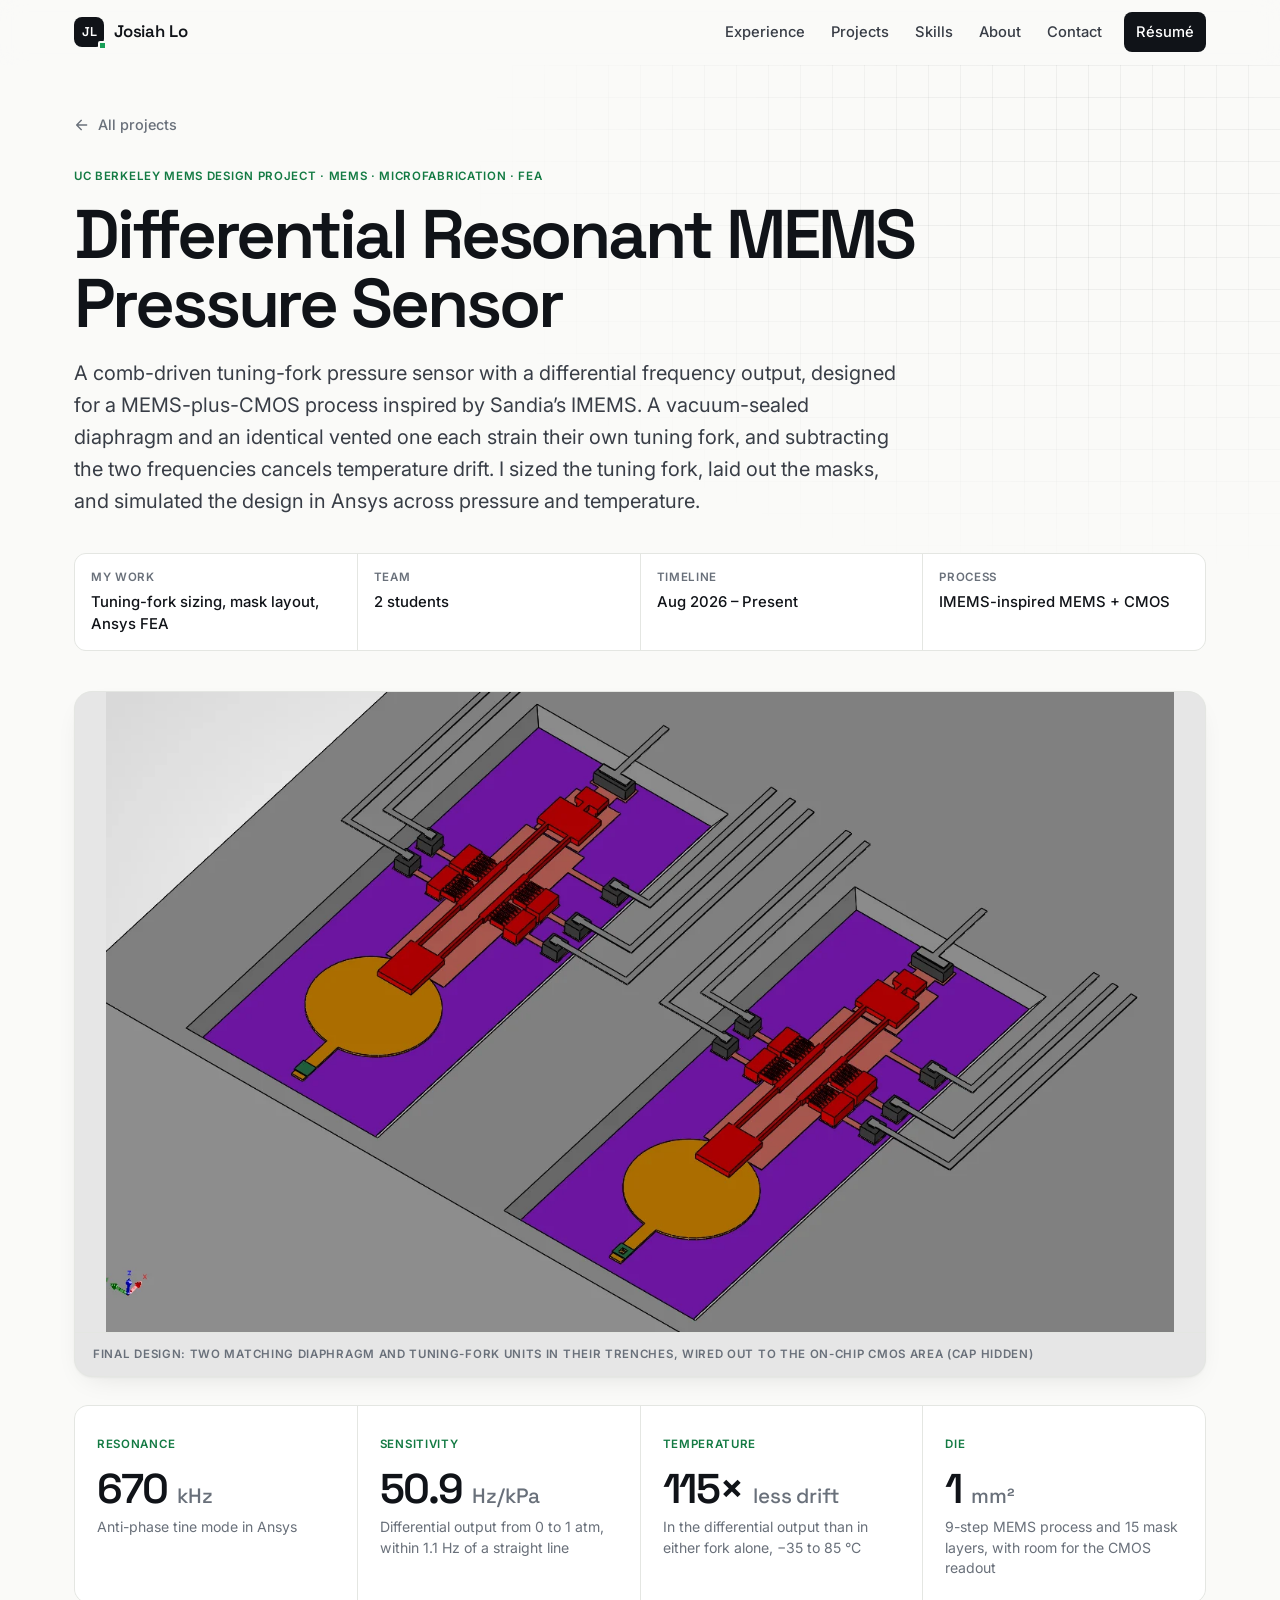
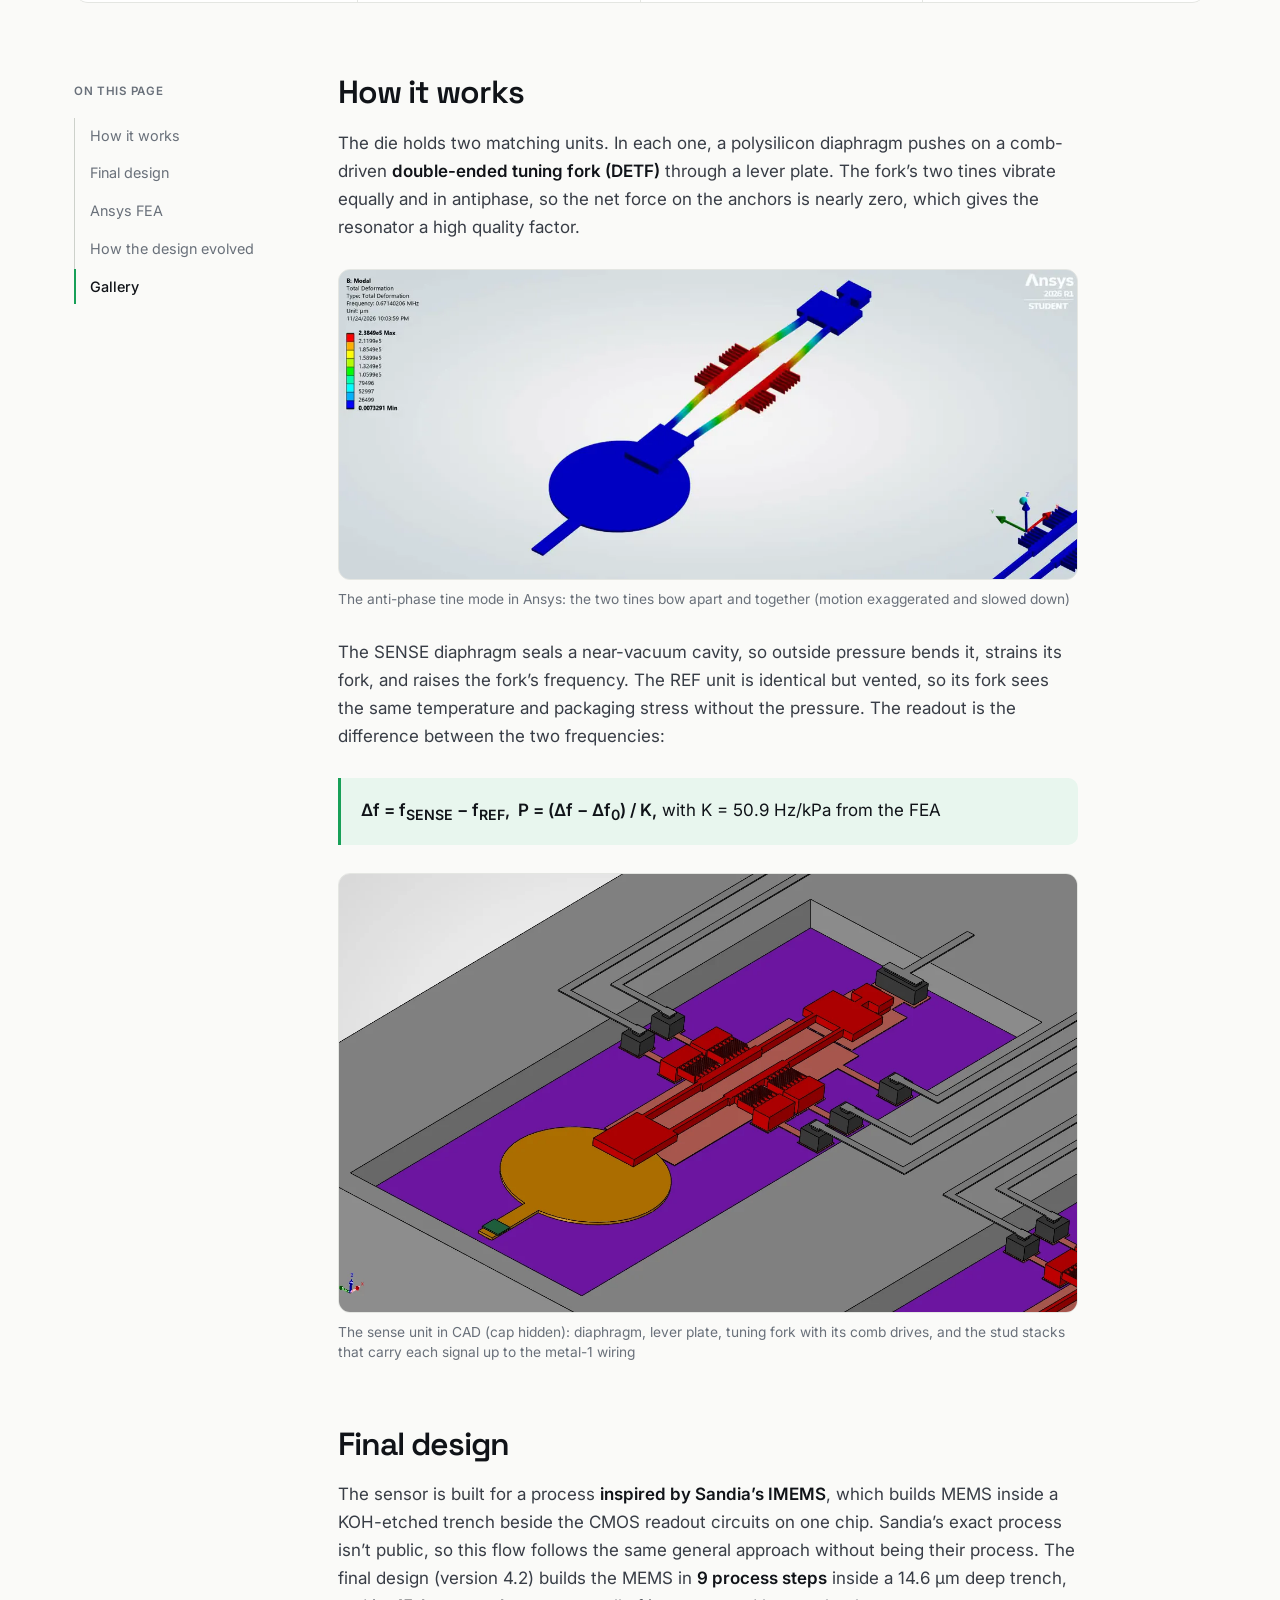
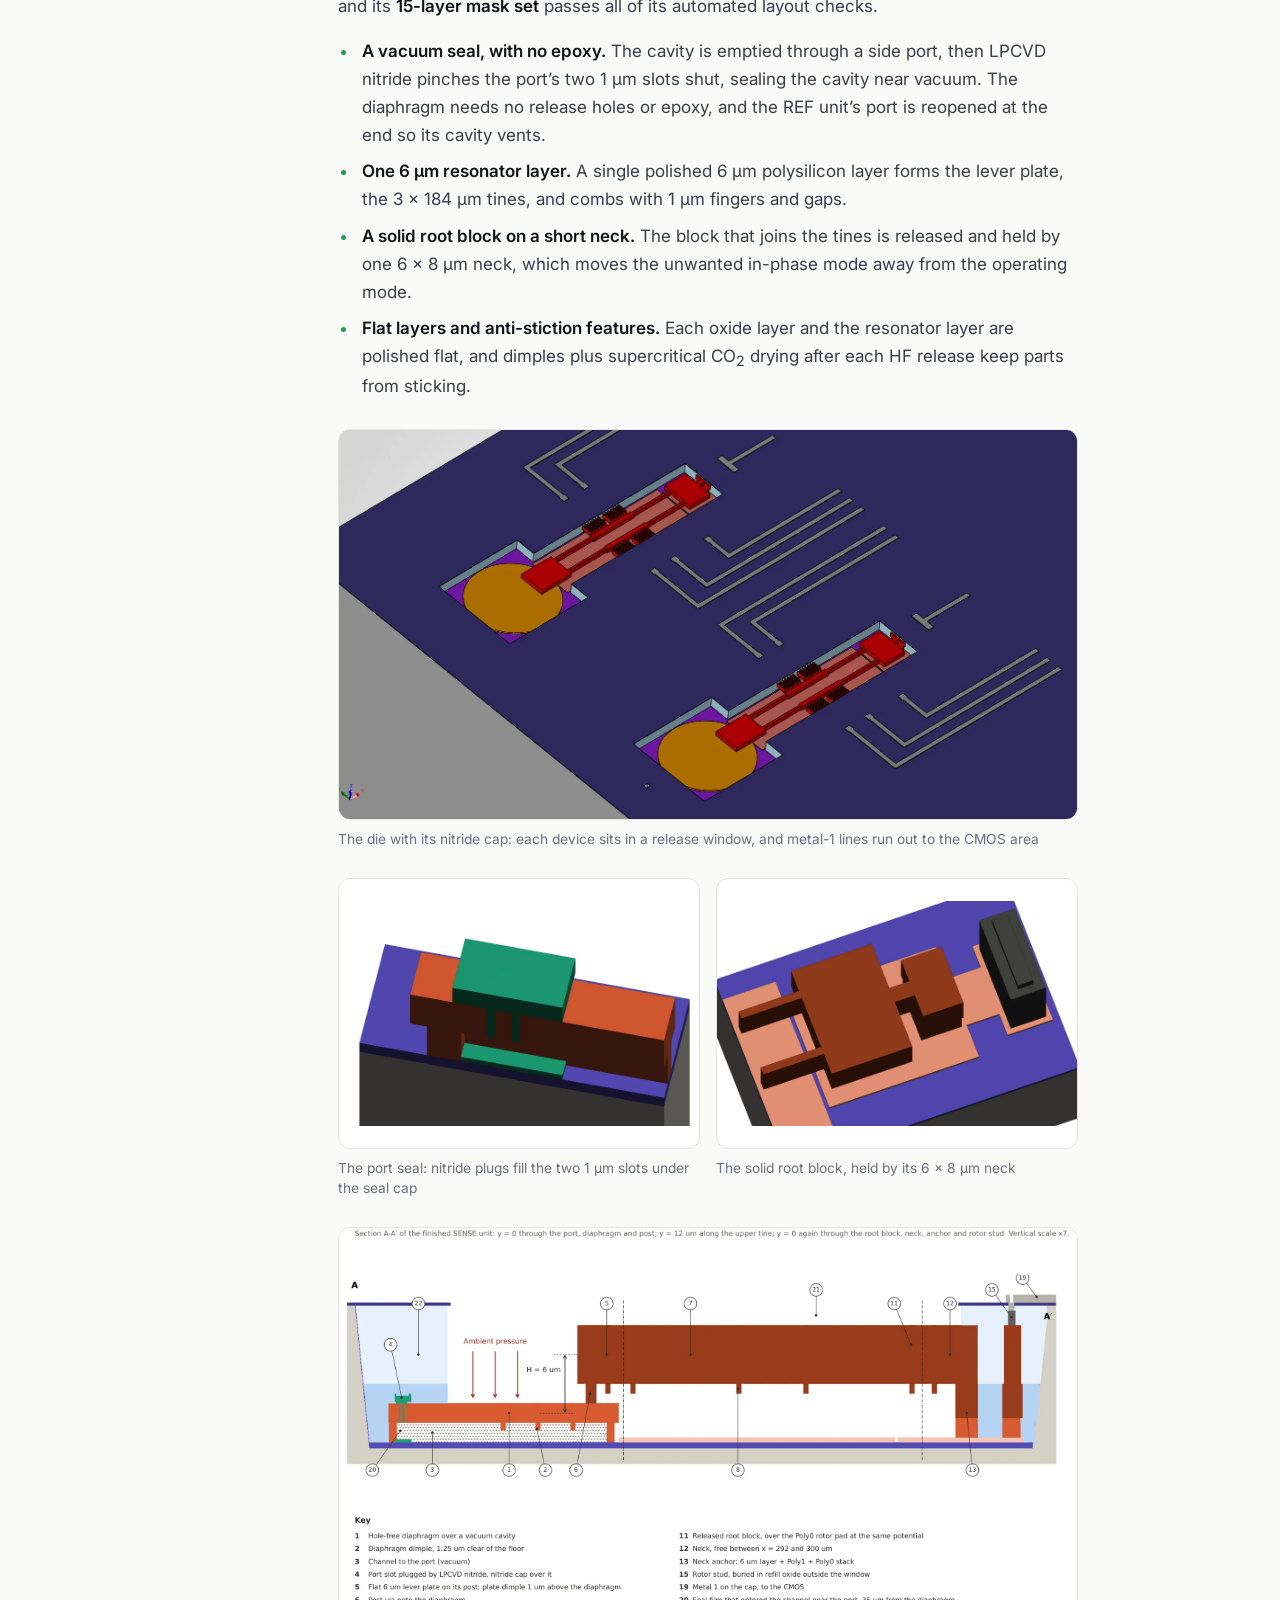
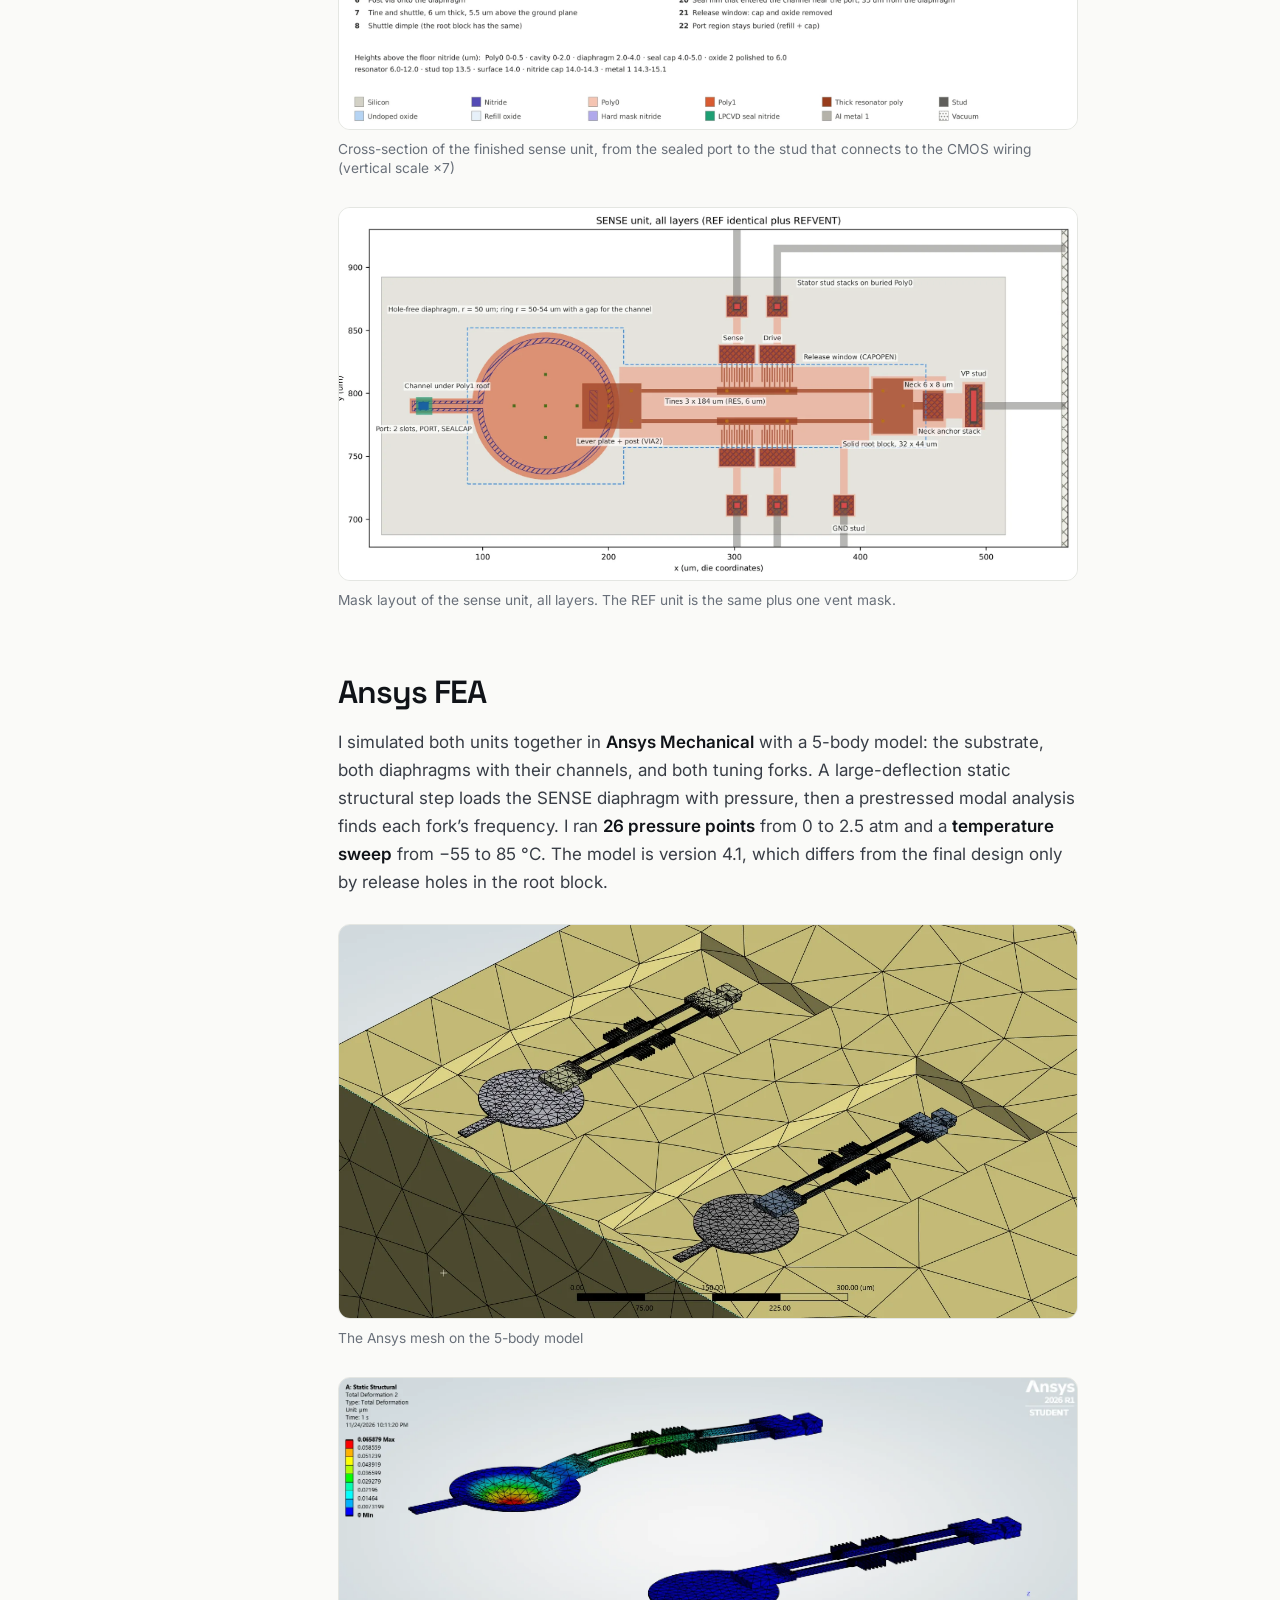
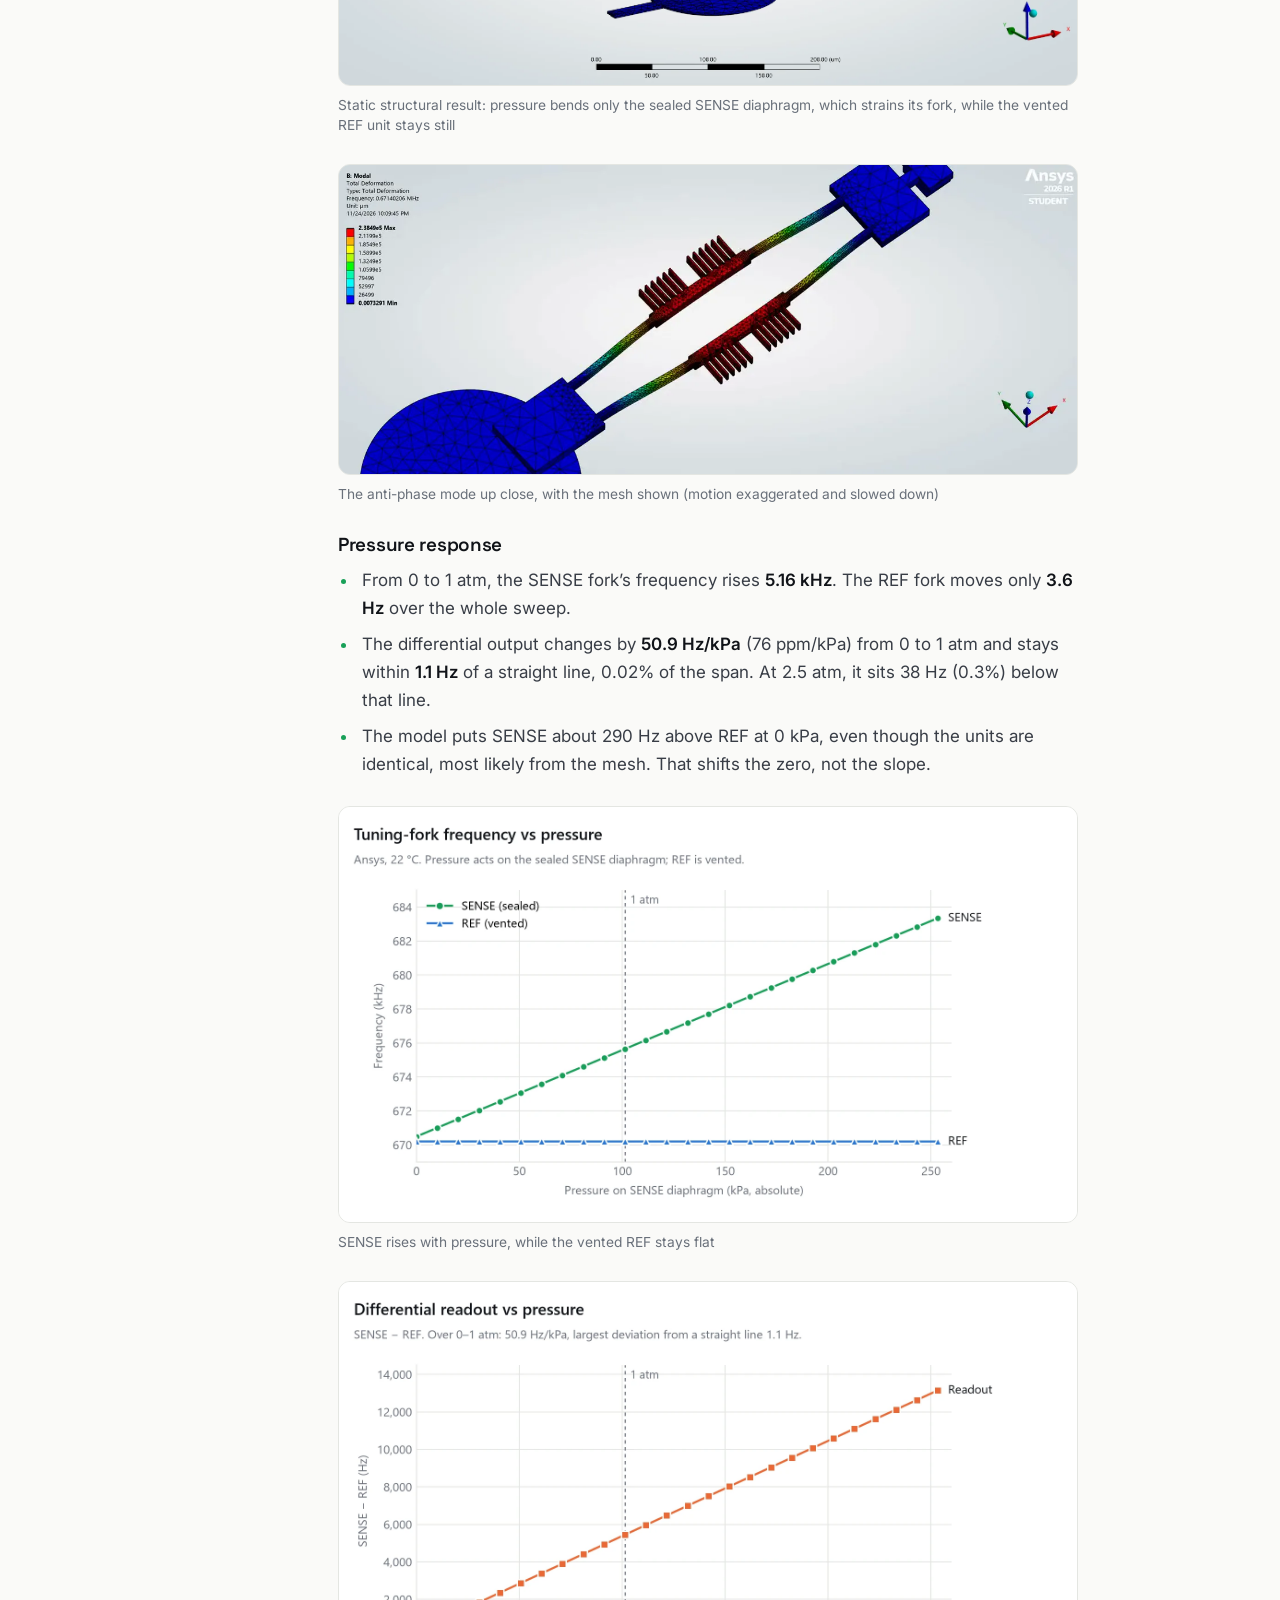
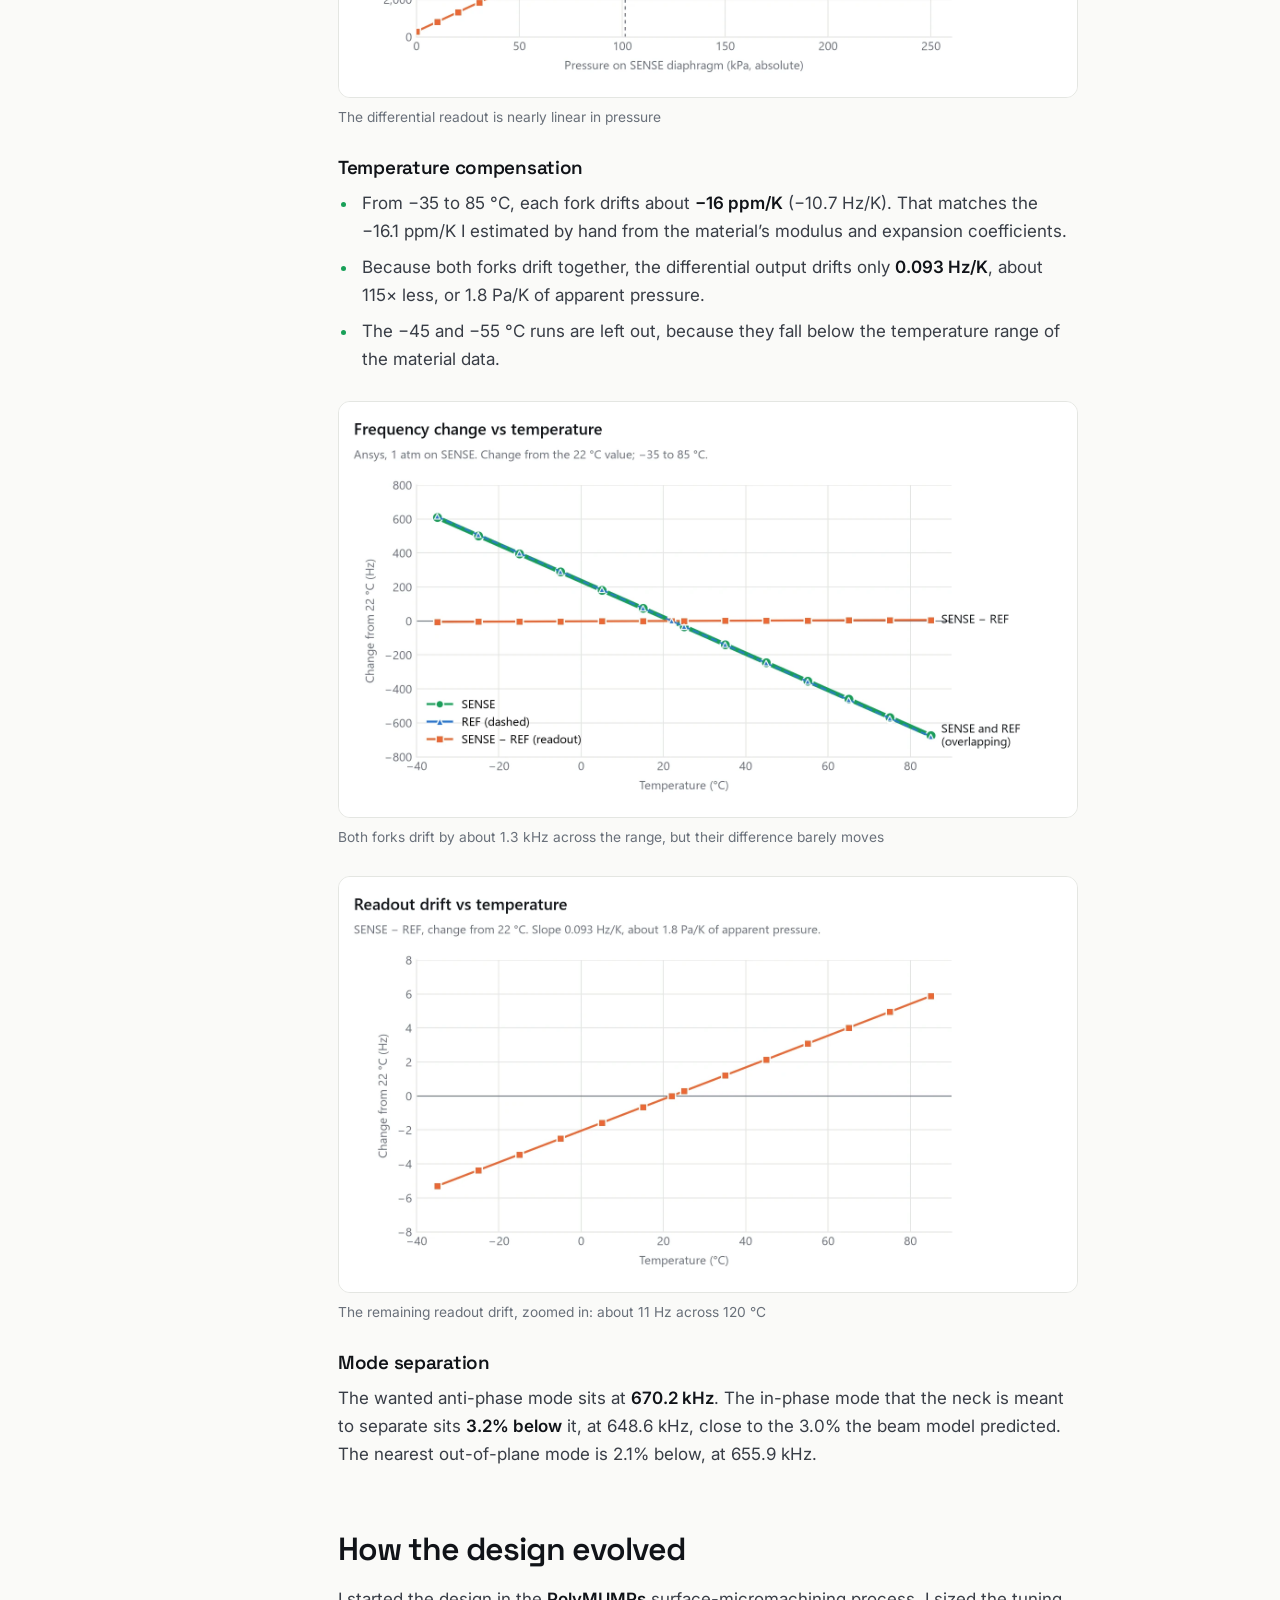
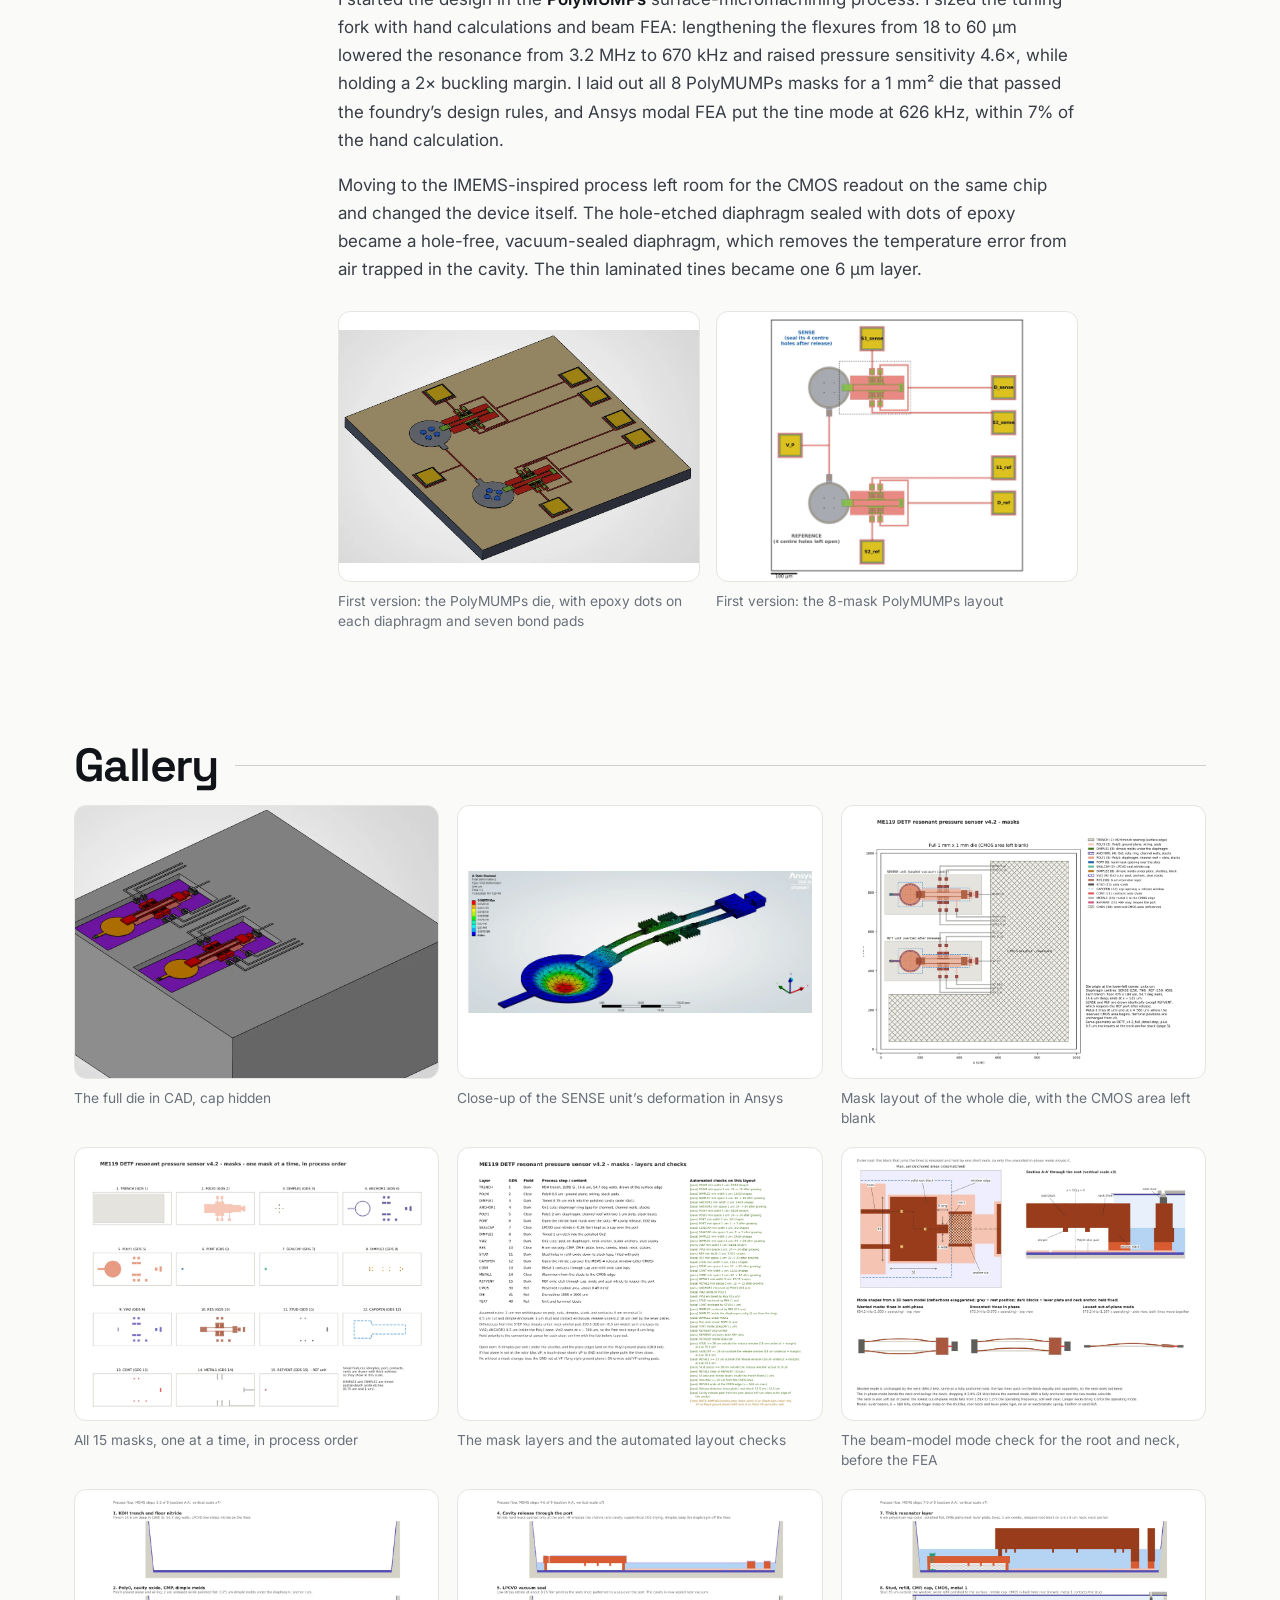
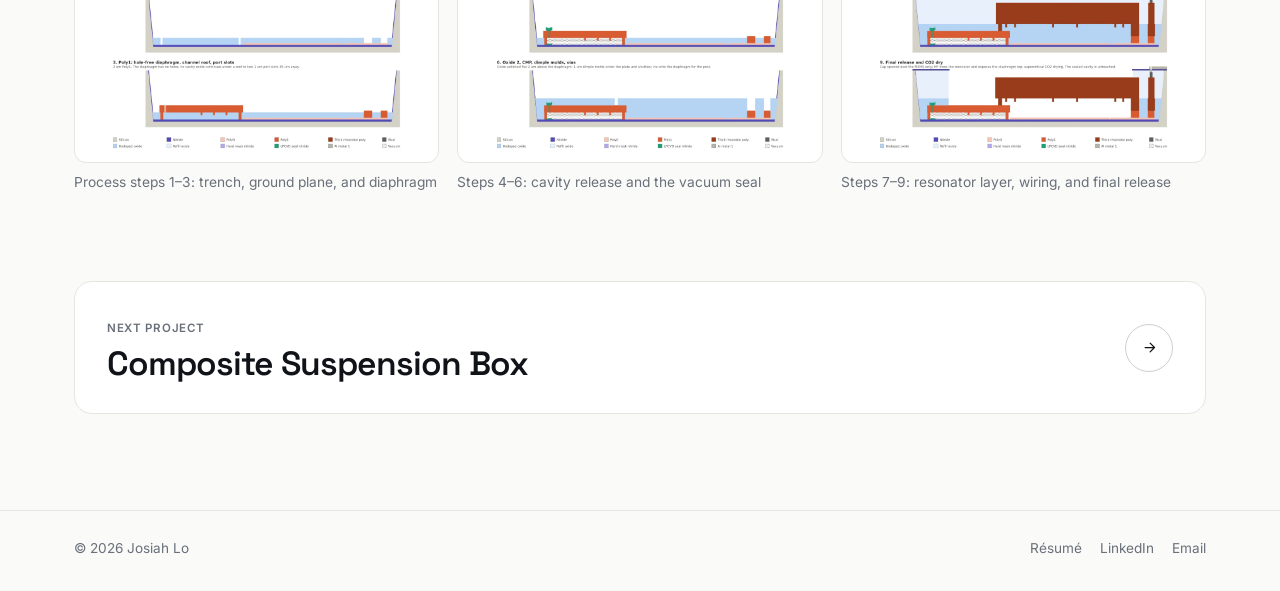
==== commit efc5af92: "Rebuild the MEMS page around the final design and its FEA results The page now leads with the final " ====
--- a/projects/mems-pressure-sensor.html
+++ b/projects/mems-pressure-sensor.html
@@ -4,11 +4,11 @@
   <meta charset="utf-8">
   <meta name="viewport" content="width=device-width, initial-scale=1">
   <title>Differential Resonant MEMS Pressure Sensor — Josiah Lo</title>
-  <meta name="description" content="A comb-driven double-ended tuning fork pressure sensor with differential FM output, designed for the PolyMUMPs process: 8-mask 1 mm² layout verified against design rules and a 2-D process simulation.">
+  <meta name="description" content="A comb-driven double-ended tuning fork pressure sensor with differential frequency output, designed for an IMEMS-inspired MEMS + CMOS process and verified with Ansys FEA across pressure and temperature.">
   <link rel="canonical" href="https://josiahdlo.github.io/projects/mems-pressure-sensor.html">
   <meta property="og:type" content="article">
   <meta property="og:title" content="Differential Resonant MEMS Pressure Sensor — Josiah Lo">
-  <meta property="og:description" content="Sealed and vented diaphragms each strain a comb-driven tuning fork; comparing the two cancels temperature drift. PolyMUMPs layout, tuning-fork sizing, and process simulation.">
+  <meta property="og:description" content="A vacuum-sealed and a vented diaphragm each strain a comb-driven tuning fork; comparing the two cancels temperature drift. Final design, masks, and Ansys FEA.">
   <meta property="og:url" content="https://josiahdlo.github.io/projects/mems-pressure-sensor.html">
   <meta property="og:image" content="https://josiahdlo.github.io/assets/img/og-v2.jpg">
   <meta name="twitter:card" content="summary_large_image">
@@ -49,44 +49,44 @@
           <svg viewBox="0 0 24 24" fill="none" stroke="currentColor" stroke-width="2" stroke-linecap="round" stroke-linejoin="round" aria-hidden="true"><path d="M19 12H5M11 19l-7-7 7-7"/></svg>
           All projects
         </a>
-        <p class="phero__eyebrow label">UC Berkeley MEMS design project · MEMS · Microfabrication</p>
+        <p class="phero__eyebrow label">UC Berkeley MEMS design project · MEMS · Microfabrication · FEA</p>
         <h1 class="phero__title">Differential Resonant MEMS Pressure Sensor</h1>
-        <p class="phero__lead">A comb-driven tuning-fork pressure sensor with differential FM output, designed for the PolyMUMPs surface-micromachining process. A sealed and a vented polysilicon diaphragm each strain their own tuning fork, and comparing the two frequencies cancels temperature drift and packaging-stress bias. I sized the tuning fork, laid out the 8-mask, 1 mm² die, and checked the design with modal FEA in Ansys. I’m now revising it for a process inspired by Sandia’s IMEMS, which builds MEMS beside CMOS circuits on one chip.</p>
+        <p class="phero__lead">A comb-driven tuning-fork pressure sensor with a differential frequency output, designed for a MEMS-plus-CMOS process inspired by Sandia’s IMEMS. A vacuum-sealed diaphragm and an identical vented one each strain their own tuning fork, and subtracting the two frequencies cancels temperature drift. I sized the tuning fork, laid out the masks, and simulated the design in Ansys across pressure and temperature.</p>
         <dl class="meta">
           <div><dt class="label">My work</dt><dd>Tuning-fork sizing, mask layout, Ansys FEA</dd></div>
           <div><dt class="label">Team</dt><dd>2 students</dd></div>
           <div><dt class="label">Timeline</dt><dd>Aug 2026 – Present</dd></div>
-          <div><dt class="label">Process</dt><dd>PolyMUMPs, now IMEMS-inspired</dd></div>
+          <div><dt class="label">Process</dt><dd>IMEMS-inspired MEMS + CMOS</dd></div>
         </dl>
       </div>
     </section>
 
     <div class="wrap">
       <figure class="cover cover--cad">
-        <a href="../assets/img/mems/die-3d.webp" data-zoom><img src="../assets/img/mems/die-3d.webp" width="1159" height="751" alt="3D model of the 1 mm PolyMUMPs die: two matching units, each with a circular diaphragm carrying epoxy dots, a comb-driven tuning fork, and wiring to seven bond pads"></a>
-        <figcaption class="label">3D model of the 1 mm × 1 mm die: two matching diaphragm and tuning-fork units wired to seven bond pads</figcaption>
+        <a href="../assets/img/mems/final-die.webp" data-zoom><img src="../assets/img/mems/final-die.webp" width="1409" height="845" alt="CAD of the final 1 mm die with the cap hidden: two matching units, each with a circular diaphragm, a lever plate, and a comb-driven tuning fork in a KOH trench, with stud stacks and metal-1 lines running to the CMOS area"></a>
+        <figcaption class="label">Final design: two matching diaphragm and tuning-fork units in their trenches, wired out to the on-chip CMOS area (cap hidden)</figcaption>
       </figure>
 
       <div class="results" style="--cols:4">
+        <div class="stat">
+          <span class="label">Resonance</span>
+          <div class="stat__num">670 <small>kHz</small></div>
+          <p class="stat__text">Anti-phase tine mode in Ansys</p>
+        </div>
+        <div class="stat">
+          <span class="label">Sensitivity</span>
+          <div class="stat__num">50.9 <small>Hz/kPa</small></div>
+          <p class="stat__text">Differential output from 0 to 1 atm, within 1.1 Hz of a straight line</p>
+        </div>
+        <div class="stat">
+          <span class="label">Temperature</span>
+          <div class="stat__num">115× <small>less drift</small></div>
+          <p class="stat__text">In the differential output than in either fork alone, −35 to 85 °C</p>
+        </div>
         <div class="stat">
           <span class="label">Die</span>
           <div class="stat__num">1 <small>mm²</small></div>
-          <p class="stat__text">8-mask PolyMUMPs layout with seven bond pads</p>
-        </div>
-        <div class="stat">
-          <span class="label">Resonance</span>
-          <div class="stat__num">626 <small>kHz</small></div>
-          <p class="stat__text">Tine mode in Ansys, within 7% of the 670 kHz hand calculation</p>
-        </div>
-        <div class="stat">
-          <span class="label">Sensitivity</span>
-          <div class="stat__num">80 <small>Hz/kPa</small></div>
-          <p class="stat__text">Differential output in Ansys: an 8.1 kHz shift at 1 atm</p>
-        </div>
-        <div class="stat">
-          <span class="label">Buckling</span>
-          <div class="stat__num">2× <small>margin</small></div>
-          <p class="stat__text">Held while resizing the tuning fork</p>
+          <p class="stat__text">9-step MEMS process and 15 mask layers, with room for the CMOS readout</p>
         </div>
       </div>
 
@@ -95,11 +95,9 @@
           <span class="label">On this page</span>
           <ol>
             <li><a href="#concept">How it works</a></li>
-            <li><a href="#sizing">Sizing the tuning fork</a></li>
-            <li><a href="#layout">Layout &amp; design rules</a></li>
-            <li><a href="#process">Process simulation</a></li>
-            <li><a href="#fea">Ansys modal FEA</a></li>
-            <li><a href="#imems">IMEMS-inspired revision</a></li>
+            <li><a href="#design">Final design</a></li>
+            <li><a href="#fea">Ansys FEA</a></li>
+            <li><a href="#evolution">How the design evolved</a></li>
             <li><a href="#gallery">Gallery</a></li>
           </ol>
         </nav>
@@ -107,103 +105,120 @@
         <article class="prose">
           <section id="concept">
             <h2>How it works</h2>
-            <p>The die holds two matching halves. In each one, a polysilicon diaphragm connects to a comb-driven <strong>double-ended tuning fork (DETF)</strong>. Its two tines vibrate equally and in antiphase, so the net force on the anchors and substrate is nearly zero, which gives the resonator a high quality factor.</p>
-            <p>The measurement diaphragm’s cavity is sealed after release. As outside pressure changes, it deflects, straining its tuning fork and shifting the fork’s frequency. The reference diaphragm is left unsealed, so its fork provides a reference frequency that sees the same temperature and packaging stress. The pressure comes from the difference between the two frequencies:</p>
-            <div class="callout"><p><strong>Δf = f<sub>measure</sub> − f<sub>ref</sub>,&nbsp; P = P<sub>seal</sub> + K(Δf − Δf<sub>0</sub>)</strong></p></div>
-            <figure class="fig">
-              <a href="../assets/img/mems/poster.webp" data-zoom><img src="../assets/img/mems/poster.webp" width="2000" height="1125" alt="Project poster: Comb Driven DETF Pressure Sensor with Differential FM Output, showing the cross-section, the layout, and the driving and sensing combs" loading="lazy"></a>
-              <figcaption>Our project poster, explaining the comb-driven DETF and the differential layout</figcaption>
-            </figure>
-          </section>
-
-          <section id="sizing">
-            <h2>Sizing the tuning fork</h2>
-            <p>I sized the tuning fork through hand calculations and beam FEA of its <strong>stiffness, buckling, air damping, and stress stiffening</strong>. Lengthening the flexures from <strong>18 to 60 µm</strong> lowered the resonance from <strong>3.2 MHz to 670 kHz</strong> and raised pressure sensitivity <strong>4.6×</strong>, while holding a <strong>2× buckling margin</strong>. The tines grew from 100 to 184 µm, and the shuttle and comb drives stayed the same.</p>
-            <figure class="fig">
-              <a href="../assets/img/mems/detf-zoom.webp" data-zoom><img src="../assets/img/mems/detf-zoom.webp" width="1162" height="857" alt="Zoomed layout of the sense tuning fork showing the 60 µm flexures, comb drives, anchors, and the anchor plate on the diaphragm" loading="lazy"></a>
-              <figcaption>The sense tuning fork: 60 µm flexures, comb drives, and the anchor plate that connects it to the diaphragm</figcaption>
-            </figure>
-          </section>
-
-          <section id="layout">
-            <h2>Layout &amp; design rules</h2>
-            <p>I laid out all <strong>8 PolyMUMPs masks</strong> for the 1 mm × 1 mm die and exported them as DXF and GDS files. The layout passes the PolyMUMPs <strong>minimum-feature, spacing, and level-to-level rules</strong>, with no shorts between pads and every structure connected to a pad and anchored.</p>
-            <p>Meeting the rules took several changes, such as widening the tines from 2 to 3 µm, since the foundry advises against long, isolated 2 µm lines. One deliberate waiver remains: each diaphragm releases through only four center holes, so the farthest oxide sits about 56 µm from a hole and needs a longer HF release.</p>
-            <figure class="fig">
-              <a href="../assets/img/mems/layout-labeled.webp" data-zoom><img class="tall" src="../assets/img/mems/layout-labeled.webp" width="1187" height="1248" alt="PolyMUMPs mask layout of the 1 mm die: the sensing half with its sealed diaphragm on top, the reference half with its vented diaphragm below, and seven bond pads" loading="lazy"></a>
-              <figcaption>The mask layout: sealed sense half on top, vented reference half below</figcaption>
-            </figure>
-          </section>
-
-          <section id="process">
-            <h2>Process simulation</h2>
-            <p>To confirm the masks build the intended structure, the layout was checked against a <strong>2-D simulation of the PolyMUMPs process</strong> along several cuts through the die: conformal LPCVD deposition, anisotropic RIE, and the HF release. Every section shows contacts only where intended, with the tines released <strong>2.75 µm</strong> above the ground plane and <strong>2 µm</strong> lateral gaps between comb fingers.</p>
-            <figure class="fig">
-              <a href="../assets/img/mems/sections.webp" data-zoom><img src="../assets/img/mems/sections.webp" width="1800" height="522" alt="Simulated cross-sections along the tuning fork, its anchors, and the comb fingers" loading="lazy"></a>
-              <figcaption>Simulated cross-sections along the tuning fork, its anchors, and the comb fingers (vertical scale exaggerated)</figcaption>
-            </figure>
-            <p>After the foundry run and HF release, the plan is to seal the measurement diaphragm’s holes under a microscope with dots of UV-curing epoxy placed by a fine needle. The cavity seals at about 1 atm, so its reference is trapped air. Matching epoxy dots beside the open reference holes keep both diaphragms equally stiff.</p>
-            <figure class="fig">
-              <a href="../assets/img/mems/flow-release.webp" data-zoom><img src="../assets/img/mems/flow-release.webp" width="1800" height="894" alt="Process-flow steps for the HF release and the UV epoxy seal of the measurement diaphragm" loading="lazy"></a>
-              <figcaption>Release and epoxy-seal steps from the simulated process flow</figcaption>
-            </figure>
-          </section>
-
-          <section id="fea">
-            <h2>Ansys modal FEA</h2>
-            <p>To check the hand calculations, I took a 3D model of the PolyMUMPs die, built from the mask layout, into <strong>Ansys Mechanical</strong>. A static structural step loads the sealed diaphragm with pressure, and a pre-stressed modal analysis then finds the tine modes of both tuning forks.</p>
-            <figure class="fig">
-              <video class="fig__video" autoplay muted loop playsinline preload="metadata" poster="../assets/img/mems/tine-mode-poster.webp" width="1100" height="592" aria-label="Ansys animation of the tuning fork’s anti-phase mode: the two tines bow apart and together while the diaphragm stays still">
-                <source src="../assets/img/mems/tine-mode.mp4" type="video/mp4">
+            <p>The die holds two matching units. In each one, a polysilicon diaphragm pushes on a comb-driven <strong>double-ended tuning fork (DETF)</strong> through a lever plate. The fork’s two tines vibrate equally and in antiphase, so the net force on the anchors is nearly zero, which gives the resonator a high quality factor.</p>
+            <figure class="fig">
+              <video class="fig__video" autoplay muted loop playsinline preload="metadata" poster="../assets/img/mems/tine-final-poster.webp" width="1280" height="536" aria-label="Ansys animation of the anti-phase tine mode: the two tines bow apart and together while the diaphragm stays still">
+                <source src="../assets/img/mems/tine-final.mp4" type="video/mp4">
               </video>
-              <figcaption>The anti-phase tine mode in Ansys at 626.8 kHz, on a 71k-element mesh. The motion is exaggerated and slowed down.</figcaption>
-            </figure>
+              <figcaption>The anti-phase tine mode in Ansys: the two tines bow apart and together (motion exaggerated and slowed down)</figcaption>
+            </figure>
+            <p>The SENSE diaphragm seals a near-vacuum cavity, so outside pressure bends it, strains its fork, and raises the fork’s frequency. The REF unit is identical but vented, so its fork sees the same temperature and packaging stress without the pressure. The readout is the difference between the two frequencies:</p>
+            <div class="callout"><p><strong>Δf = f<sub>SENSE</sub> − f<sub>REF</sub>,&nbsp; P = (Δf − Δf<sub>0</sub>) / K,</strong> with K = 50.9 Hz/kPa from the FEA</p></div>
+            <figure class="fig">
+              <a href="../assets/img/mems/final-sense.webp" data-zoom><img src="../assets/img/mems/final-sense.webp" width="1398" height="830" alt="CAD close-up of the sense unit with the cap hidden: the circular diaphragm, the lever plate, the tuning fork with its sense and drive combs, and the stud stacks connected to metal-1 lines" loading="lazy"></a>
+              <figcaption>The sense unit in CAD (cap hidden): diaphragm, lever plate, tuning fork with its comb drives, and the stud stacks that carry each signal up to the metal-1 wiring</figcaption>
+            </figure>
+          </section>
+
+          <section id="design">
+            <h2>Final design</h2>
+            <p>The sensor is built for a process <strong>inspired by Sandia’s IMEMS</strong>, which builds MEMS inside a KOH-etched trench beside the CMOS readout circuits on one chip. Sandia’s exact process isn’t public, so this flow follows the same general approach without being their process. The final design (version 4.2) builds the MEMS in <strong>9 process steps</strong> inside a 14.6 µm deep trench, and its <strong>15-layer mask set</strong> passes all of its automated layout checks.</p>
             <ul>
-              <li>The anti-phase tine mode sits at <strong>626 kHz</strong>, within 7% of the 670 kHz hand calculation.</li>
-              <li>At one atmosphere of pressure difference, the sense fork’s frequency rises <strong>7.8 kHz</strong> while the reference fork moves only 0.3 kHz. That gives a differential output of <strong>80 Hz/kPa</strong>.</li>
-              <li>I refined the mesh from 16k to 94k elements. The last refinement, from 71k elements, changed the pressure response by only <strong>0.2%</strong>.</li>
-            </ul>
-            <div class="fig-row">
-              <figure class="fig">
-                <a href="../assets/img/mems/detf-3d.webp" data-zoom><img src="../assets/img/mems/detf-3d.webp" width="1534" height="776" alt="Close-up of the 3D model: the diaphragm with four epoxy dots, the lever plate, and the tuning fork with its comb drives over the ground plane" loading="lazy"></a>
-                <figcaption>The 3D model up close: diaphragm, epoxy dots, lever plate, and tuning fork</figcaption>
-              </figure>
-              <figure class="fig">
-                <a href="../assets/img/mems/ansys-modal.webp" data-zoom><img src="../assets/img/mems/ansys-modal.webp" width="1510" height="882" alt="Ansys Mechanical window showing the static structural and modal analyses, the mesh on the diaphragm and tuning fork, and the table of mode frequencies" loading="lazy"></a>
-                <figcaption>The Ansys setup: static structural, then modal, with the mode table</figcaption>
-              </figure>
-            </div>
-          </section>
-
-          <section id="imems">
-            <h2>IMEMS-inspired revision</h2>
-            <div class="callout"><p><strong>In progress.</strong> The version 4.1 CAD is done, and the simulations are next. Until then, the numbers in this section come from hand calculations and a beam model.</p></div>
-            <p>This revision moves the sensor to a process <strong>inspired by Sandia’s IMEMS</strong>, which builds MEMS inside a KOH-etched trench beside the CMOS readout circuits on one chip. Sandia’s exact process isn’t public, so this flow follows the same general approach without being their process. In version 4.1, the MEMS takes <strong>9 process steps</strong> inside a 14.6 µm deep trench, and polysilicon studs carry each signal up to the CMOS aluminium wiring. The main changes from the earlier draft:</p>
-            <ul>
-              <li><strong>A vacuum seal instead of epoxy.</strong> The cavity is emptied through a side port, then LPCVD nitride pinches the port’s two 1 µm slots shut, sealing the cavity near vacuum. The diaphragm no longer needs release holes or epoxy dots. The sense and reference units are now identical, except that the reference’s port is reopened at the end so its cavity vents.</li>
-              <li><strong>One 6 µm resonator layer.</strong> A single polished 6 µm polysilicon layer replaces the laminated tines, keeping 1 µm comb gaps with 1.5× the comb area.</li>
-              <li><strong>A released root on a short neck.</strong> The block that joins the tines is held by one 6 × 8 µm neck. In the beam model, this leaves the operating mode unchanged and moves the unwanted in-phase mode 3% (21 kHz) below it.</li>
+              <li><strong>A vacuum seal, with no epoxy.</strong> The cavity is emptied through a side port, then LPCVD nitride pinches the port’s two 1 µm slots shut, sealing the cavity near vacuum. The diaphragm needs no release holes or epoxy, and the REF unit’s port is reopened at the end so its cavity vents.</li>
+              <li><strong>One 6 µm resonator layer.</strong> A single polished 6 µm polysilicon layer forms the lever plate, the 3 × 184 µm tines, and combs with 1 µm fingers and gaps.</li>
+              <li><strong>A solid root block on a short neck.</strong> The block that joins the tines is released and held by one 6 × 8 µm neck, which moves the unwanted in-phase mode away from the operating mode.</li>
               <li><strong>Flat layers and anti-stiction features.</strong> Each oxide layer and the resonator layer are polished flat, and dimples plus supercritical CO<sub>2</sub> drying after each HF release keep parts from sticking.</li>
             </ul>
             <figure class="fig">
-              <a href="../assets/img/mems/v41-sense.webp" data-zoom><img src="../assets/img/mems/v41-sense.webp" width="1600" height="1000" alt="3D model of the v4.1 sense unit: the diaphragm, lever plate, and comb-driven tuning fork in a release window in the nitride cap, with metal-1 lines running toward the CMOS area" loading="lazy"></a>
-              <figcaption>The v4.1 sense unit in 3D: diaphragm, lever plate, and tuning fork in the release window, with metal-1 lines running to the CMOS area (heights exaggerated)</figcaption>
+              <a href="../assets/img/mems/final-die-cap.webp" data-zoom><img src="../assets/img/mems/final-die-cap.webp" width="1602" height="845" alt="CAD of the final die with its nitride cap in place: each tuning fork sits in a release window, and metal-1 lines run across the cap" loading="lazy"></a>
+              <figcaption>The die with its nitride cap: each device sits in a release window, and metal-1 lines run out to the CMOS area</figcaption>
             </figure>
             <div class="fig-row">
               <figure class="fig">
-                <a href="../assets/img/mems/v41-port-seal.webp" data-zoom><img src="../assets/img/mems/v41-port-seal.webp" width="1600" height="1000" alt="Close-up of the port seal: nitride plugs filling two slots in the polysilicon channel roof, under a nitride seal cap" loading="lazy"></a>
+                <a href="../assets/img/mems/v42-port-seal.webp" data-zoom><img src="../assets/img/mems/v42-port-seal.webp" width="1600" height="1000" alt="Close-up render of the port seal: nitride plugs filling two slots in the polysilicon channel roof, under a nitride seal cap" loading="lazy"></a>
                 <figcaption>The port seal: nitride plugs fill the two 1 µm slots under the seal cap</figcaption>
               </figure>
               <figure class="fig">
-                <a href="../assets/img/mems/v41-root-neck.webp" data-zoom><img src="../assets/img/mems/v41-root-neck.webp" width="1600" height="1000" alt="Close-up of the released root block with release holes, joined to the tines and held by a short neck on its anchor" loading="lazy"></a>
-                <figcaption>The released root block, held by its 6 × 8 µm neck</figcaption>
+                <a href="../assets/img/mems/v42-root-neck.webp" data-zoom><img src="../assets/img/mems/v42-root-neck.webp" width="1600" height="1000" alt="Close-up render of the solid root block joined to the tines and held by a short neck on its anchor" loading="lazy"></a>
+                <figcaption>The solid root block, held by its 6 × 8 µm neck</figcaption>
               </figure>
             </div>
             <figure class="fig">
-              <a href="../assets/img/mems/v41-section.webp" data-zoom><img src="../assets/img/mems/v41-section.webp" width="2000" height="1356" alt="Labeled cross-section of the finished v4.1 sense unit: hole-free diaphragm over a vacuum cavity, the sealed port, the 6 µm lever plate and tine, the released root block and neck, and the rotor stud up to metal 1" loading="lazy"></a>
+              <a href="../assets/img/mems/v42-section.webp" data-zoom><img src="../assets/img/mems/v42-section.webp" width="2000" height="1356" alt="Labeled cross-section of the finished sense unit: hole-free diaphragm over a vacuum cavity, the sealed port, the 6 µm lever plate and tine, the root block and neck, and the rotor stud up to metal 1" loading="lazy"></a>
               <figcaption>Cross-section of the finished sense unit, from the sealed port to the stud that connects to the CMOS wiring (vertical scale ×7)</figcaption>
             </figure>
-            <p>The solid FEA will check the scale factor under the 1 atm standing load and confirm the mode split from the beam model.</p>
+            <figure class="fig">
+              <a href="../assets/img/mems/masks-sense.webp" data-zoom><img src="../assets/img/mems/masks-sense.webp" width="2000" height="1007" alt="Mask layout of the sense unit with all layers shown and labeled: diaphragm, port, lever plate, tines, combs, root block, neck, stator stud stacks, and release window" loading="lazy"></a>
+              <figcaption>Mask layout of the sense unit, all layers. The REF unit is the same plus one vent mask.</figcaption>
+            </figure>
+          </section>
+
+          <section id="fea">
+            <h2>Ansys FEA</h2>
+            <p>I simulated both units together in <strong>Ansys Mechanical</strong> with a 5-body model: the substrate, both diaphragms with their channels, and both tuning forks. A large-deflection static structural step loads the SENSE diaphragm with pressure, then a prestressed modal analysis finds each fork’s frequency. I ran <strong>26 pressure points</strong> from 0 to 2.5 atm and a <strong>temperature sweep</strong> from −55 to 85 °C. The model is version 4.1, which differs from the final design only by release holes in the root block.</p>
+            <figure class="fig">
+              <a href="../assets/img/mems/fea-mesh.webp" data-zoom><img src="../assets/img/mems/fea-mesh.webp" width="1299" height="691" alt="Ansys mesh on the model: the substrate with two trenches, and the two diaphragm and tuning-fork units meshed more finely" loading="lazy"></a>
+              <figcaption>The Ansys mesh on the 5-body model</figcaption>
+            </figure>
+            <figure class="fig">
+              <a href="../assets/img/mems/fea-deform.webp" data-zoom><img src="../assets/img/mems/fea-deform.webp" width="1661" height="691" alt="Ansys total deformation: the sealed SENSE diaphragm bends under pressure and pulls on its tuning fork, while the vented REF unit stays undeformed" loading="lazy"></a>
+              <figcaption>Static structural result: pressure bends only the sealed SENSE diaphragm, which strains its fork, while the vented REF unit stays still</figcaption>
+            </figure>
+            <figure class="fig">
+              <video class="fig__video" autoplay muted loop playsinline preload="metadata" poster="../assets/img/mems/tine-final-mesh-poster.webp" width="1280" height="536" aria-label="Close-up Ansys animation of the anti-phase tine mode on the mesh, with the comb shuttles moving apart and together">
+                <source src="../assets/img/mems/tine-final-mesh.mp4" type="video/mp4">
+              </video>
+              <figcaption>The anti-phase mode up close, with the mesh shown (motion exaggerated and slowed down)</figcaption>
+            </figure>
+
+            <h3>Pressure response</h3>
+            <ul>
+              <li>From 0 to 1 atm, the SENSE fork’s frequency rises <strong>5.16 kHz</strong>. The REF fork moves only <strong>3.6 Hz</strong> over the whole sweep.</li>
+              <li>The differential output changes by <strong>50.9 Hz/kPa</strong> (76 ppm/kPa) from 0 to 1 atm and stays within <strong>1.1 Hz</strong> of a straight line, 0.02% of the span. At 2.5 atm, it sits 38 Hz (0.3%) below that line.</li>
+              <li>The model puts SENSE about 290 Hz above REF at 0 kPa, even though the units are identical, most likely from the mesh. That shifts the zero, not the slope.</li>
+            </ul>
+            <figure class="fig">
+              <a href="../assets/img/mems/fea-pressure.webp" data-zoom><img src="../assets/img/mems/fea-pressure.webp" width="1600" height="900" alt="Chart of tuning-fork frequency against pressure from 0 to 253 kPa: SENSE rises steadily from 670.5 to 683.3 kHz while REF stays flat at 670.2 kHz" loading="lazy"></a>
+              <figcaption>SENSE rises with pressure, while the vented REF stays flat</figcaption>
+            </figure>
+            <figure class="fig">
+              <a href="../assets/img/mems/fea-readout-pressure.webp" data-zoom><img src="../assets/img/mems/fea-readout-pressure.webp" width="1600" height="900" alt="Chart of the differential readout, SENSE minus REF, against pressure: a nearly straight line from 290 Hz at 0 kPa to 13,150 Hz at 253 kPa" loading="lazy"></a>
+              <figcaption>The differential readout is nearly linear in pressure</figcaption>
+            </figure>
+
+            <h3>Temperature compensation</h3>
+            <ul>
+              <li>From −35 to 85 °C, each fork drifts about <strong>−16 ppm/K</strong> (−10.7 Hz/K). That matches the −16.1 ppm/K I estimated by hand from the material’s modulus and expansion coefficients.</li>
+              <li>Because both forks drift together, the differential output drifts only <strong>0.093 Hz/K</strong>, about 115× less, or 1.8 Pa/K of apparent pressure.</li>
+              <li>The −45 and −55 °C runs are left out, because they fall below the temperature range of the material data.</li>
+            </ul>
+            <figure class="fig">
+              <a href="../assets/img/mems/fea-temperature.webp" data-zoom><img src="../assets/img/mems/fea-temperature.webp" width="1600" height="900" alt="Chart of frequency change from 22 °C against temperature: SENSE and REF overlap, falling from about +610 Hz at −35 °C to about −670 Hz at 85 °C, while SENSE minus REF stays near zero" loading="lazy"></a>
+              <figcaption>Both forks drift by about 1.3 kHz across the range, but their difference barely moves</figcaption>
+            </figure>
+            <figure class="fig">
+              <a href="../assets/img/mems/fea-readout-temperature.webp" data-zoom><img src="../assets/img/mems/fea-readout-temperature.webp" width="1600" height="900" alt="Chart of the differential readout's change from 22 °C against temperature: a straight line from −5.3 Hz at −35 °C to +5.9 Hz at 85 °C" loading="lazy"></a>
+              <figcaption>The remaining readout drift, zoomed in: about 11 Hz across 120 °C</figcaption>
+            </figure>
+
+            <h3>Mode separation</h3>
+            <p>The wanted anti-phase mode sits at <strong>670.2 kHz</strong>. The in-phase mode that the neck is meant to separate sits <strong>3.2% below</strong> it, at 648.6 kHz, close to the 3.0% the beam model predicted. The nearest out-of-plane mode is 2.1% below, at 655.9 kHz.</p>
+          </section>
+
+          <section id="evolution">
+            <h2>How the design evolved</h2>
+            <p>I started the design in the <strong>PolyMUMPs</strong> surface-micromachining process. I sized the tuning fork with hand calculations and beam FEA: lengthening the flexures from 18 to 60 µm lowered the resonance from 3.2 MHz to 670 kHz and raised pressure sensitivity 4.6×, while holding a 2× buckling margin. I laid out all 8 PolyMUMPs masks for a 1 mm² die that passed the foundry’s design rules, and Ansys modal FEA put the tine mode at 626 kHz, within 7% of the hand calculation.</p>
+            <p>Moving to the IMEMS-inspired process left room for the CMOS readout on the same chip and changed the device itself. The hole-etched diaphragm sealed with dots of epoxy became a hole-free, vacuum-sealed diaphragm, which removes the temperature error from air trapped in the cavity. The thin laminated tines became one 6 µm layer.</p>
+            <div class="fig-row">
+              <figure class="fig">
+                <a href="../assets/img/mems/die-3d.webp" data-zoom><img src="../assets/img/mems/die-3d.webp" width="1159" height="751" alt="3D model of the first PolyMUMPs die: two units, each with a circular diaphragm carrying epoxy dots, a comb-driven tuning fork, and wiring to seven bond pads" loading="lazy"></a>
+                <figcaption>First version: the PolyMUMPs die, with epoxy dots on each diaphragm and seven bond pads</figcaption>
+              </figure>
+              <figure class="fig">
+                <a href="../assets/img/mems/layout-labeled.webp" data-zoom><img src="../assets/img/mems/layout-labeled.webp" width="1187" height="1248" alt="PolyMUMPs mask layout of the first die: the sealed sense half on top, the vented reference half below, and seven bond pads" loading="lazy"></a>
+                <figcaption>First version: the 8-mask PolyMUMPs layout</figcaption>
+              </figure>
+            </div>
           </section>
         </article>
       </div>
@@ -216,15 +231,15 @@
           <span class="section__rule" aria-hidden="true"></span>
         </div>
         <div class="gallery">
-          <figure><a href="../assets/img/mems/layout.webp" data-zoom><img class="fit" src="../assets/img/mems/layout.webp" width="1516" height="1516" alt="Full mask layout of the die with all layers" loading="lazy"></a><figcaption>Full mask layout, all layers</figcaption></figure>
-          <figure><a href="../assets/img/mems/final-cad.webp" data-zoom><img class="fit" src="../assets/img/mems/final-cad.webp" width="1793" height="1800" alt="Final layout CAD of the die" loading="lazy"></a><figcaption>Final layout CAD</figcaption></figure>
-          <figure><a href="../assets/img/mems/mask-table.webp" data-zoom><img class="fit" src="../assets/img/mems/mask-table.webp" width="1162" height="587" alt="Table of the 8 PolyMUMPs masks and what each defines" loading="lazy"></a><figcaption>The 8 masks and what each one defines</figcaption></figure>
-          <figure><a href="../assets/img/mems/sections-all.webp" data-zoom><img class="fit" src="../assets/img/mems/sections-all.webp" width="1800" height="1371" alt="All simulated cross-sections through the die" loading="lazy"></a><figcaption>All simulated cross-sections</figcaption></figure>
-          <figure><a href="../assets/img/mems/v41-sense-open.webp" data-zoom><img class="fit" src="../assets/img/mems/v41-sense-open.webp" width="1600" height="1000" alt="3D model of the v4.1 sense unit with the cap hidden, showing the stud stacks and metal-1 lines around the tuning fork" loading="lazy"></a><figcaption>v4.1 sense unit with the cap hidden, showing the stud stacks and metal-1 lines</figcaption></figure>
-          <figure><a href="../assets/img/mems/v41-modes.webp" data-zoom><img class="fit" src="../assets/img/mems/v41-modes.webp" width="2000" height="1482" alt="Drawing of the v4.1 outer root and neck, with beam-model mode shapes for the anti-phase, in-phase, and out-of-plane modes" loading="lazy"></a><figcaption>v4.1 root and neck, with mode shapes from the beam model</figcaption></figure>
-          <figure><a href="../assets/img/mems/v41-flow-1.webp" data-zoom><img class="fit" src="../assets/img/mems/v41-flow-1.webp" width="1868" height="1596" alt="v4.1 process flow steps 1 to 3: KOH trench and floor nitride, Poly0 and cavity oxide, and the hole-free Poly1 diaphragm" loading="lazy"></a><figcaption>v4.1 process, steps 1–3: trench, ground plane, and diaphragm</figcaption></figure>
-          <figure><a href="../assets/img/mems/v41-flow-2.webp" data-zoom><img class="fit" src="../assets/img/mems/v41-flow-2.webp" width="1868" height="1596" alt="v4.1 process flow steps 4 to 6: cavity release through the port, the LPCVD vacuum seal, and oxide 2 with dimple molds and vias" loading="lazy"></a><figcaption>Steps 4–6: cavity release and the vacuum seal</figcaption></figure>
-          <figure><a href="../assets/img/mems/v41-flow-3.webp" data-zoom><img class="fit" src="../assets/img/mems/v41-flow-3.webp" width="1868" height="1596" alt="v4.1 process flow steps 7 to 9: the 6 µm resonator layer, stud, refill, cap and metal 1, and the final release" loading="lazy"></a><figcaption>Steps 7–9: resonator layer, wiring, and final release</figcaption></figure>
+          <figure><a href="../assets/img/mems/final-die-full.webp" data-zoom><img src="../assets/img/mems/final-die-full.webp" width="1354" height="838" alt="CAD of the full 1 mm die block with the cap hidden, showing both units in their trenches" loading="lazy"></a><figcaption>The full die in CAD, cap hidden</figcaption></figure>
+          <figure><a href="../assets/img/mems/fea-deform-zoom.webp" data-zoom><img class="fit" src="../assets/img/mems/fea-deform-zoom.webp" width="1661" height="686" alt="Close-up of the Ansys deformation result on the SENSE unit: the diaphragm deflects most at its center and the tines bow" loading="lazy"></a><figcaption>Close-up of the SENSE unit’s deformation in Ansys</figcaption></figure>
+          <figure><a href="../assets/img/mems/masks-die.webp" data-zoom><img class="fit" src="../assets/img/mems/masks-die.webp" width="2000" height="1567" alt="Mask layout of the whole 1 mm die with the SENSE and REF units on the left and the blank CMOS area on the right" loading="lazy"></a><figcaption>Mask layout of the whole die, with the CMOS area left blank</figcaption></figure>
+          <figure><a href="../assets/img/mems/masks-all.webp" data-zoom><img class="fit" src="../assets/img/mems/masks-all.webp" width="2000" height="1499" alt="All 15 masks shown one at a time in process order, from the trench mask to the REF vent mask" loading="lazy"></a><figcaption>All 15 masks, one at a time, in process order</figcaption></figure>
+          <figure><a href="../assets/img/mems/masks-checks.webp" data-zoom><img class="fit" src="../assets/img/mems/masks-checks.webp" width="1964" height="1502" alt="Table of the mask layers and their purposes, with the list of automated layout checks, all passing" loading="lazy"></a><figcaption>The mask layers and the automated layout checks</figcaption></figure>
+          <figure><a href="../assets/img/mems/v42-modes.webp" data-zoom><img class="fit" src="../assets/img/mems/v42-modes.webp" width="2000" height="1482" alt="Drawing of the root block and neck, with beam-model mode shapes for the anti-phase, in-phase, and out-of-plane modes" loading="lazy"></a><figcaption>The beam-model mode check for the root and neck, before the FEA</figcaption></figure>
+          <figure><a href="../assets/img/mems/v42-flow-1.webp" data-zoom><img class="fit" src="../assets/img/mems/v42-flow-1.webp" width="1868" height="1596" alt="Process flow steps 1 to 3: KOH trench and floor nitride, Poly0 and cavity oxide, and the hole-free Poly1 diaphragm" loading="lazy"></a><figcaption>Process steps 1–3: trench, ground plane, and diaphragm</figcaption></figure>
+          <figure><a href="../assets/img/mems/v42-flow-2.webp" data-zoom><img class="fit" src="../assets/img/mems/v42-flow-2.webp" width="1868" height="1596" alt="Process flow steps 4 to 6: cavity release through the port, the LPCVD vacuum seal, and oxide 2 with dimple molds and vias" loading="lazy"></a><figcaption>Steps 4–6: cavity release and the vacuum seal</figcaption></figure>
+          <figure><a href="../assets/img/mems/v42-flow-3.webp" data-zoom><img class="fit" src="../assets/img/mems/v42-flow-3.webp" width="1868" height="1596" alt="Process flow steps 7 to 9: the 6 µm resonator layer, stud, refill, cap and metal 1, and the final release" loading="lazy"></a><figcaption>Steps 7–9: resonator layer, wiring, and final release</figcaption></figure>
         </div>
       </div>
     </section>
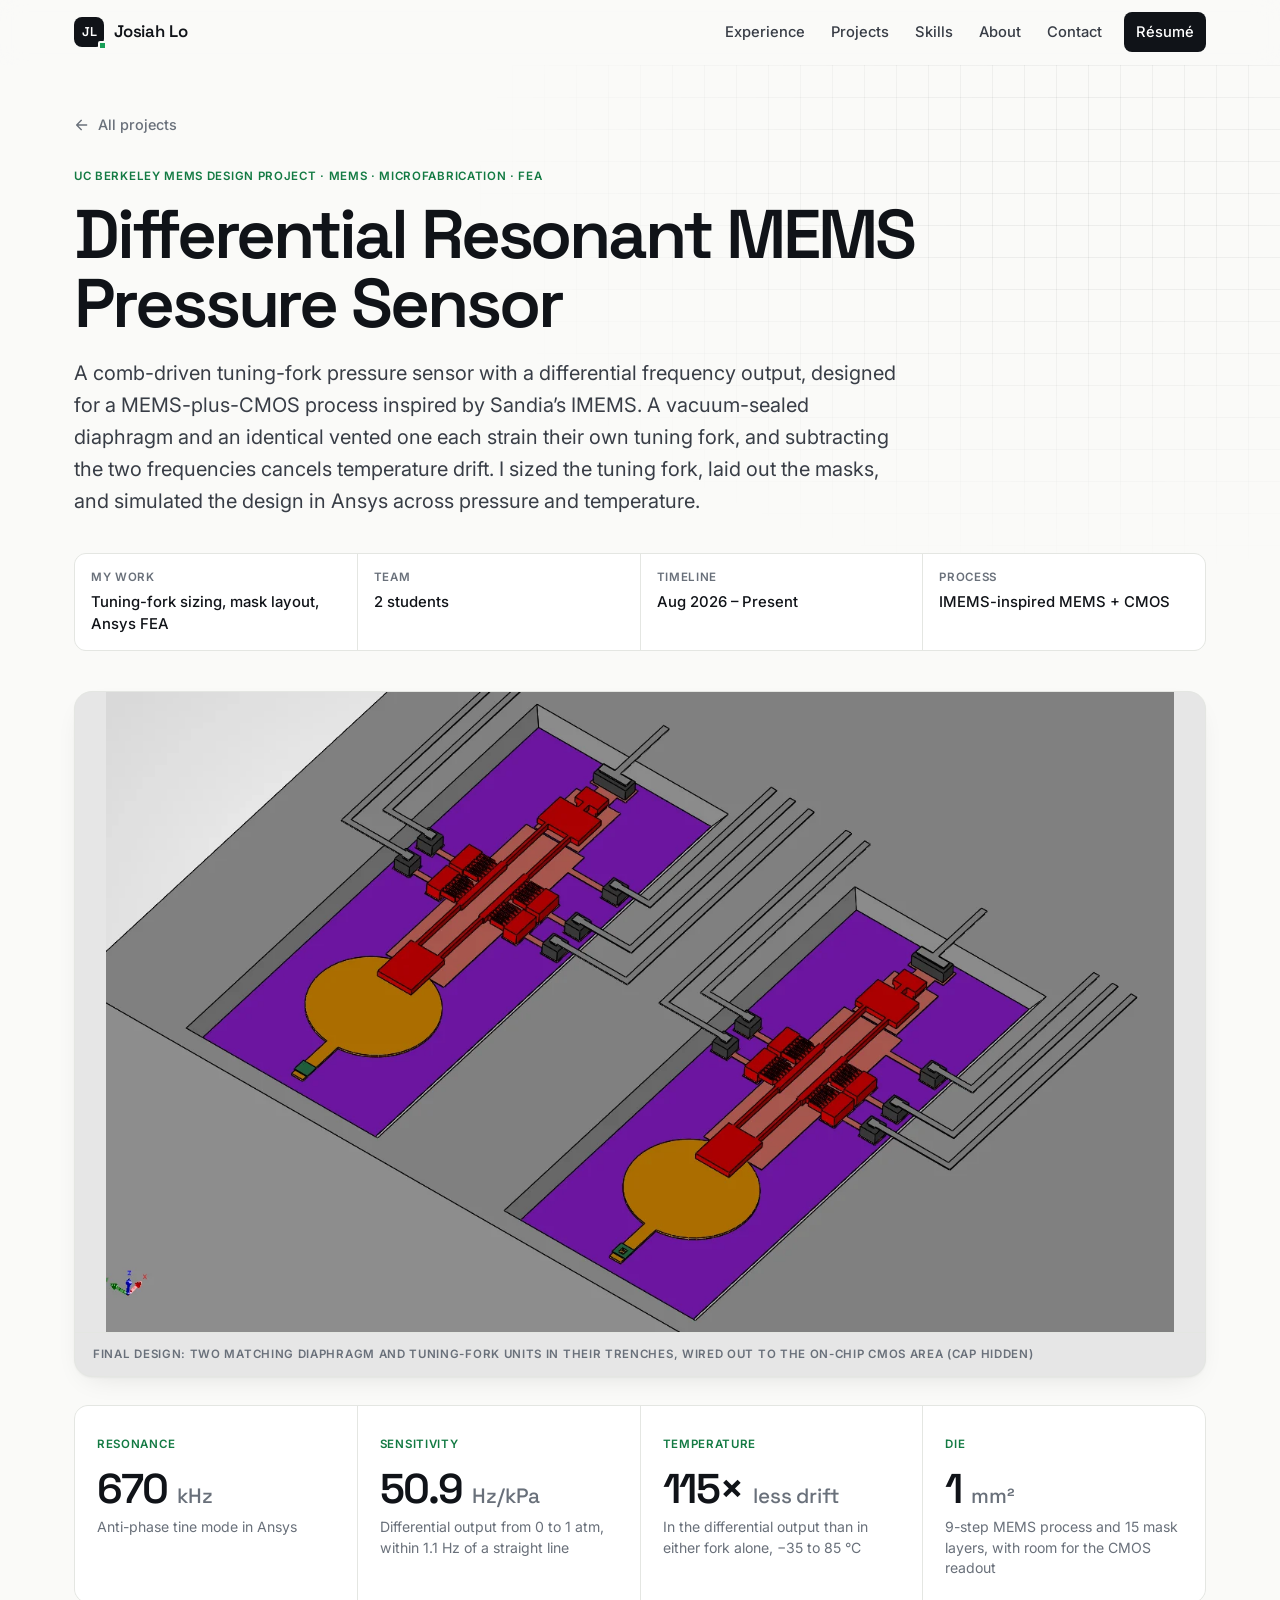
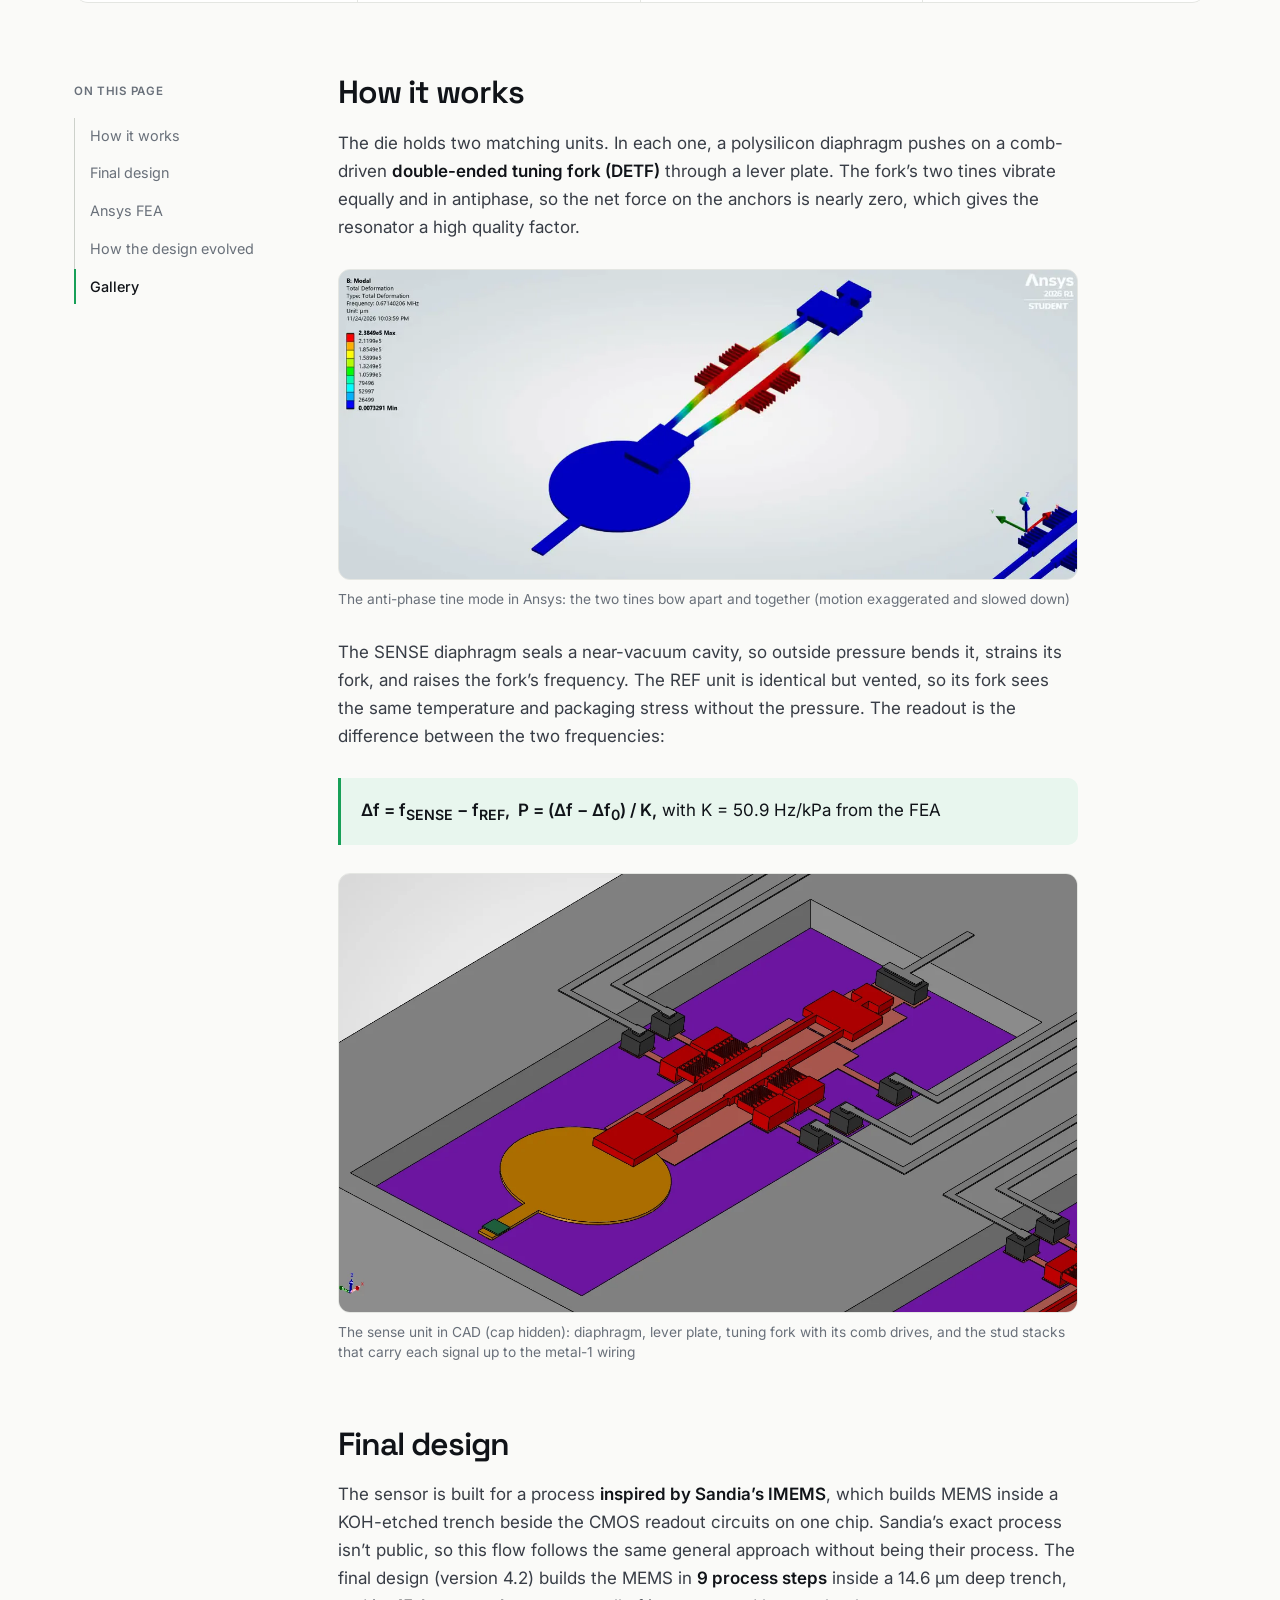
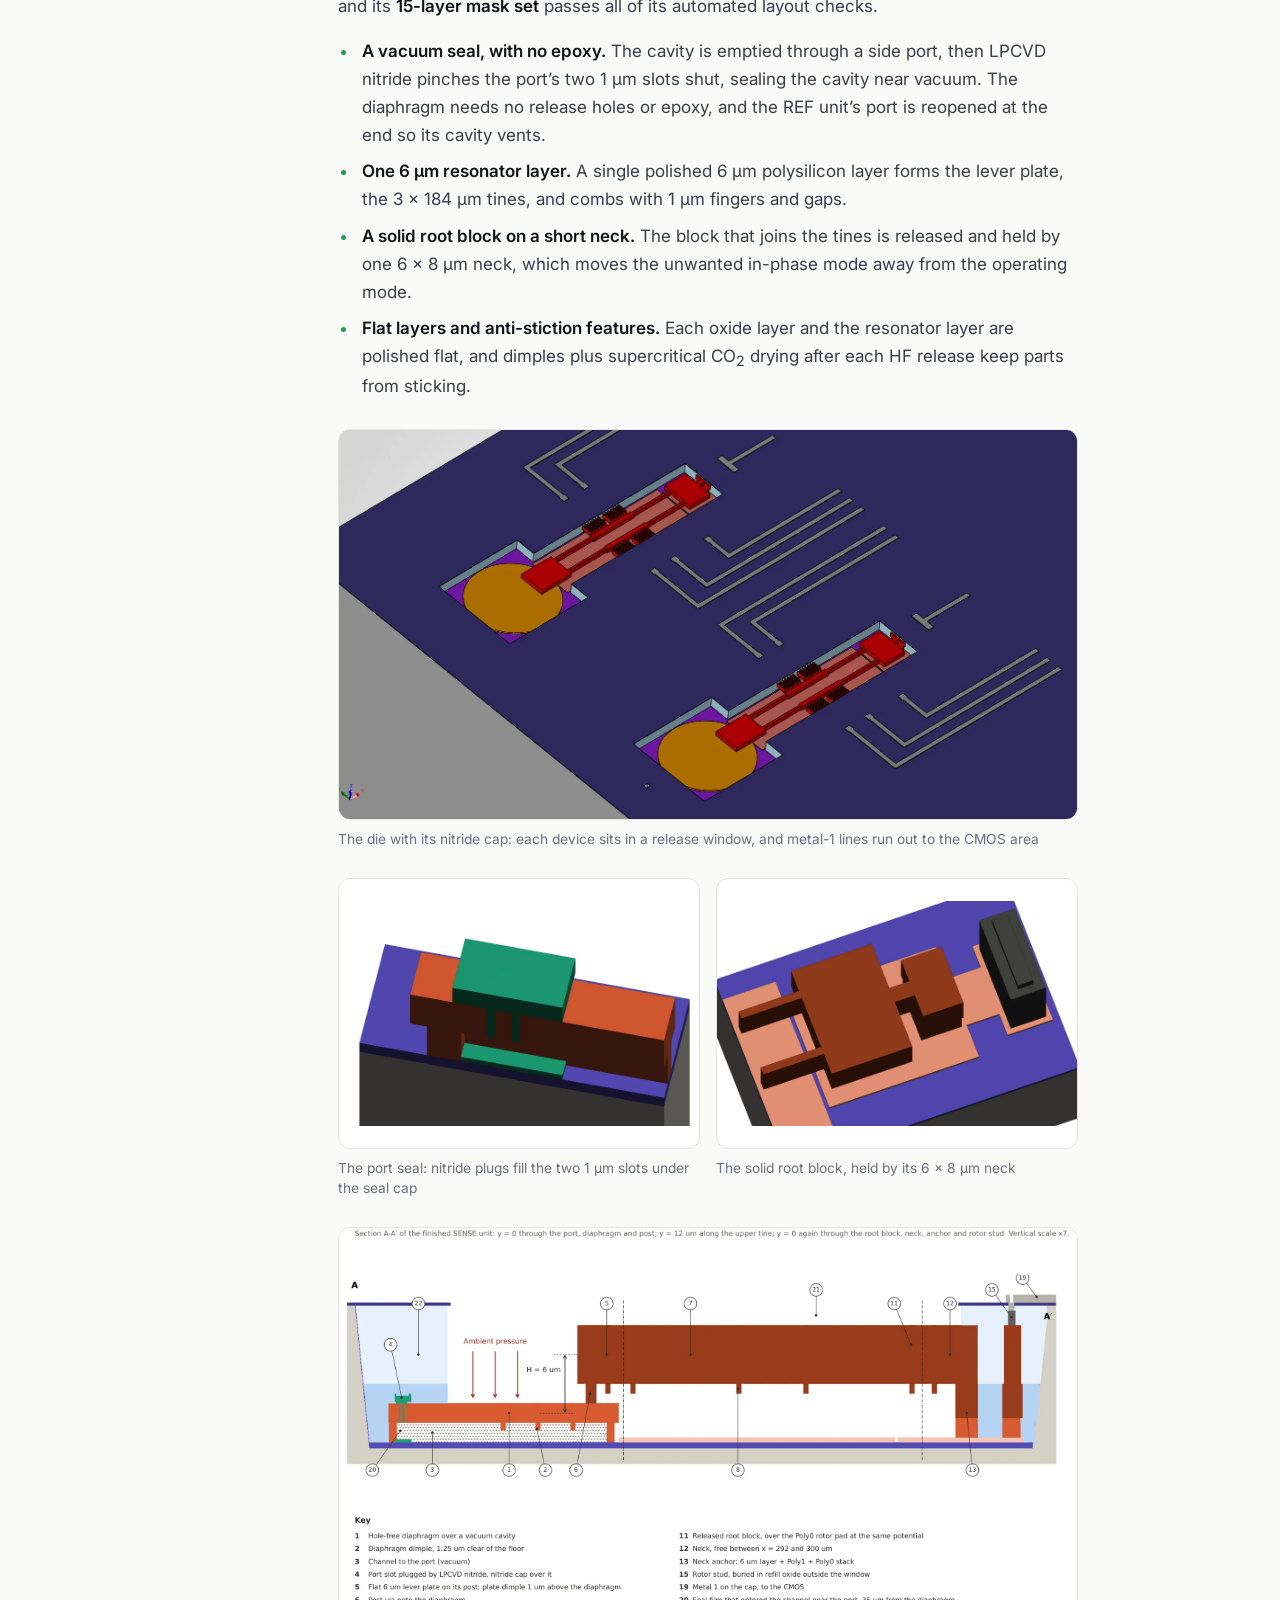
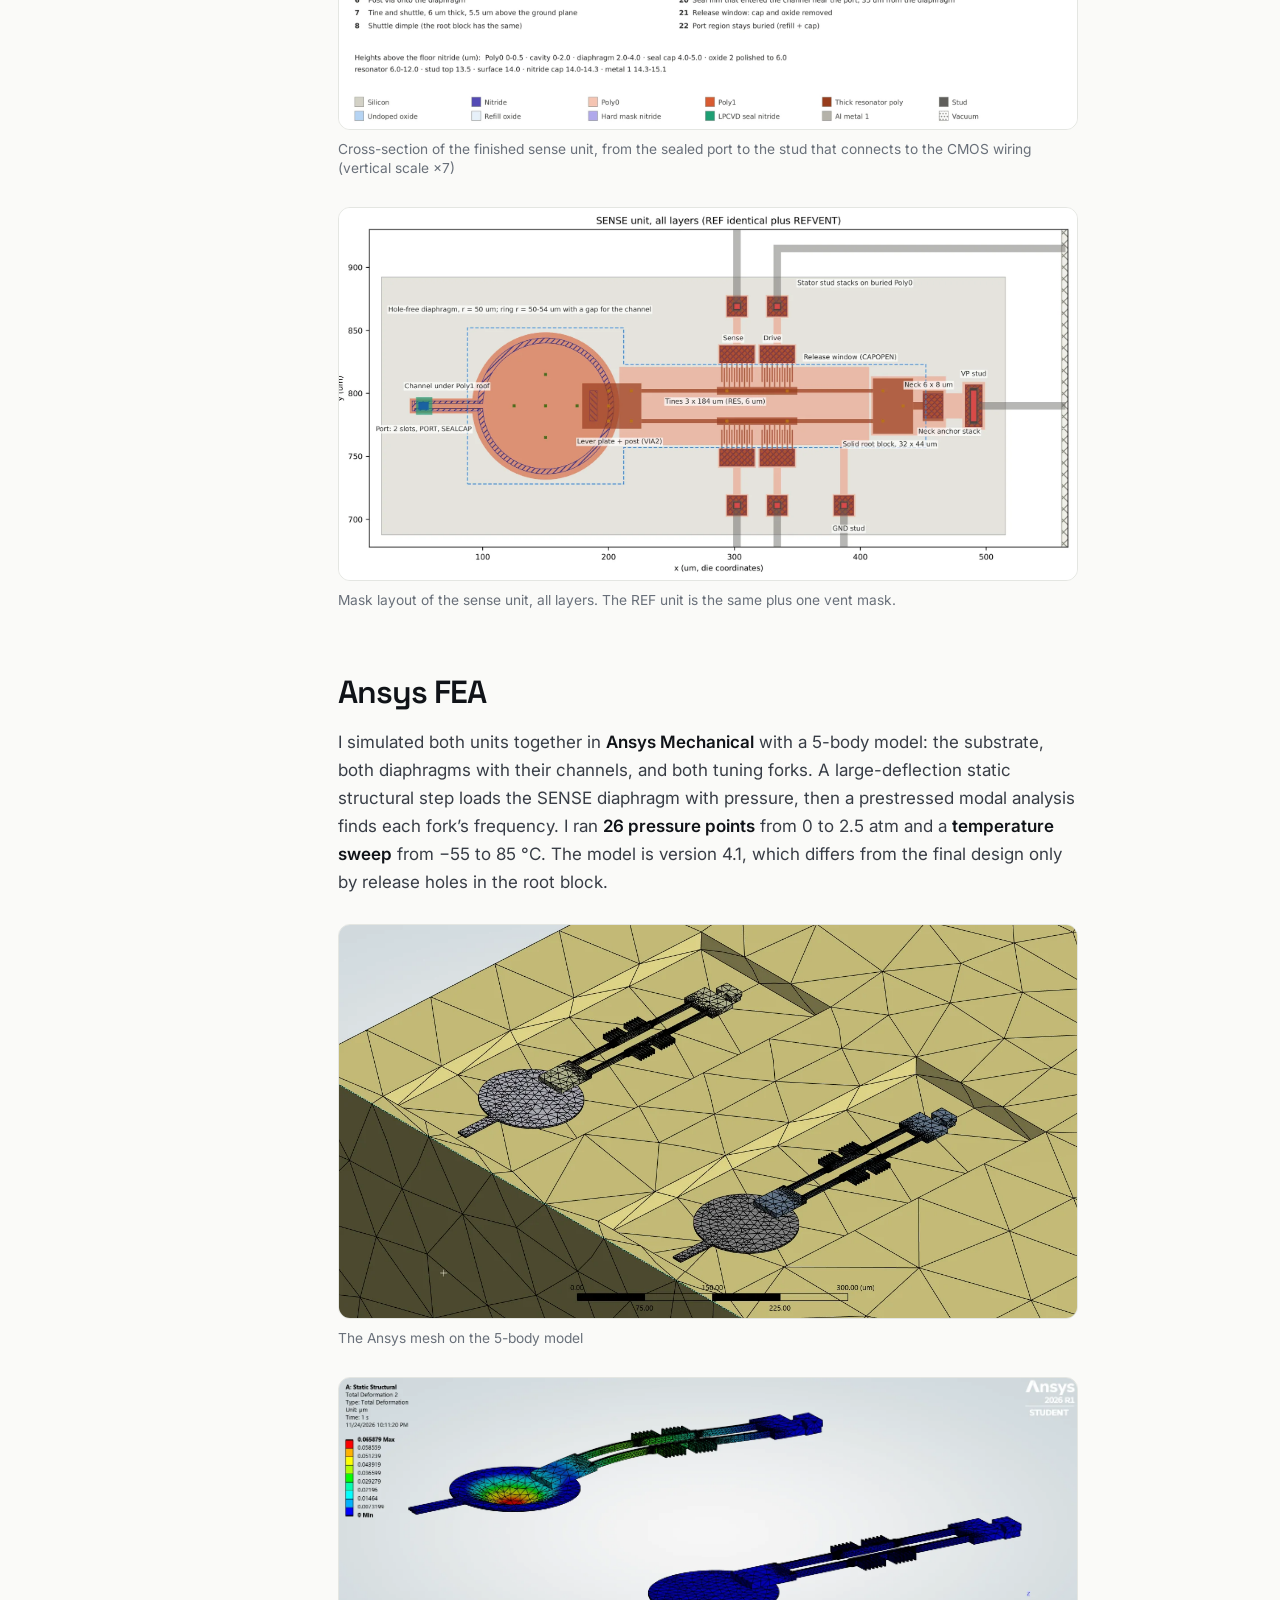
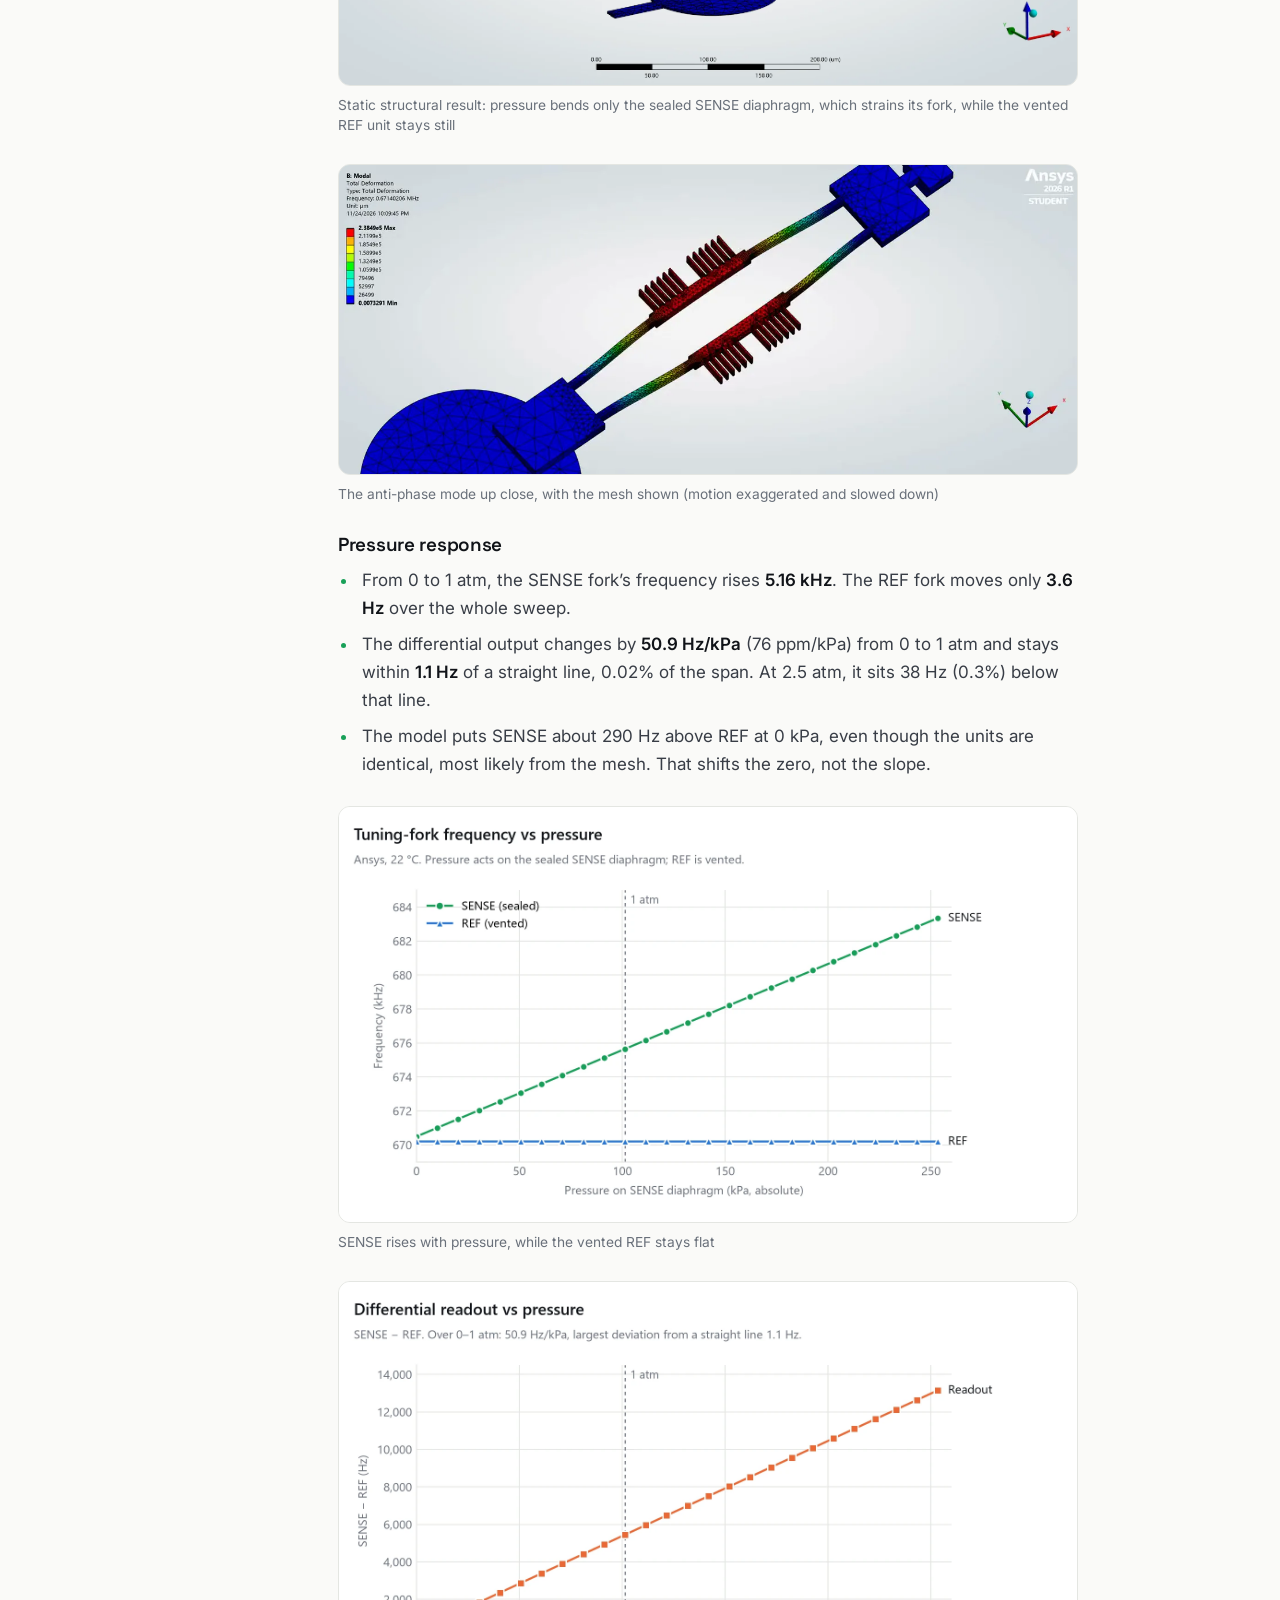
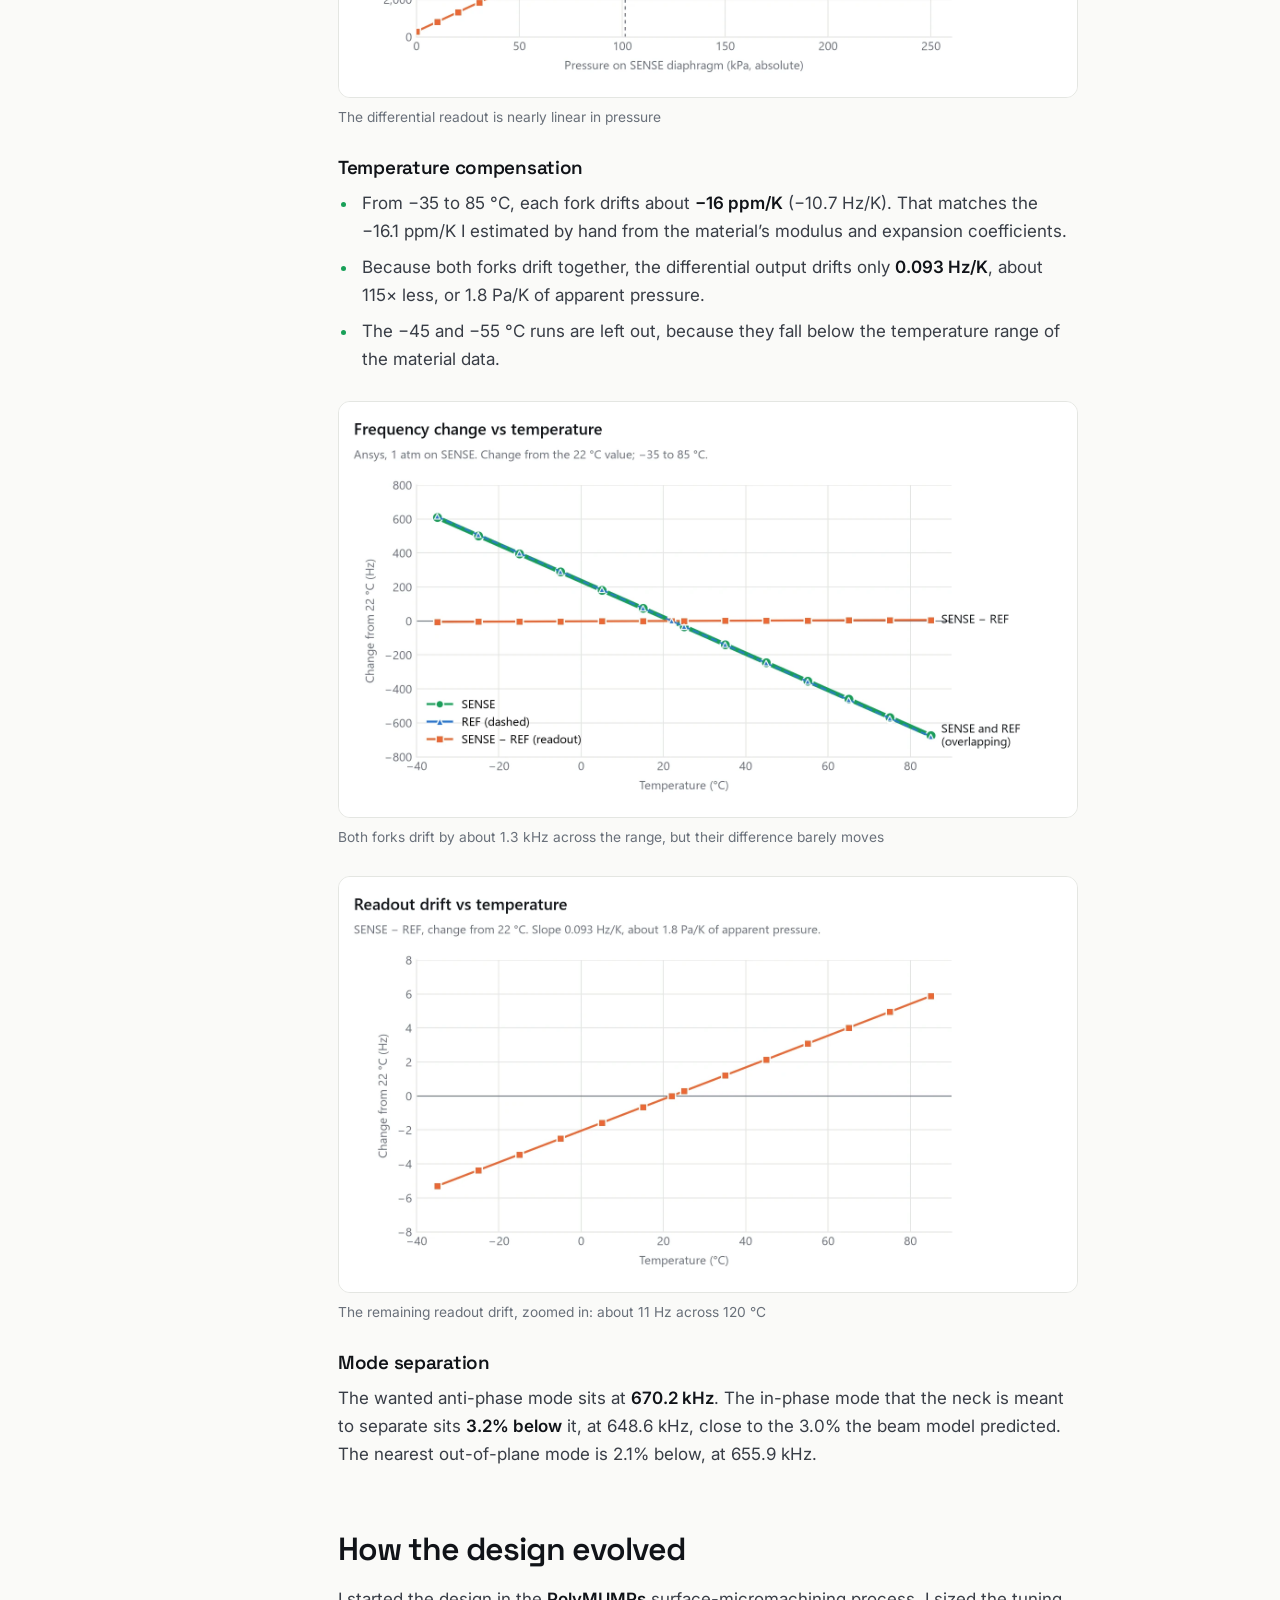
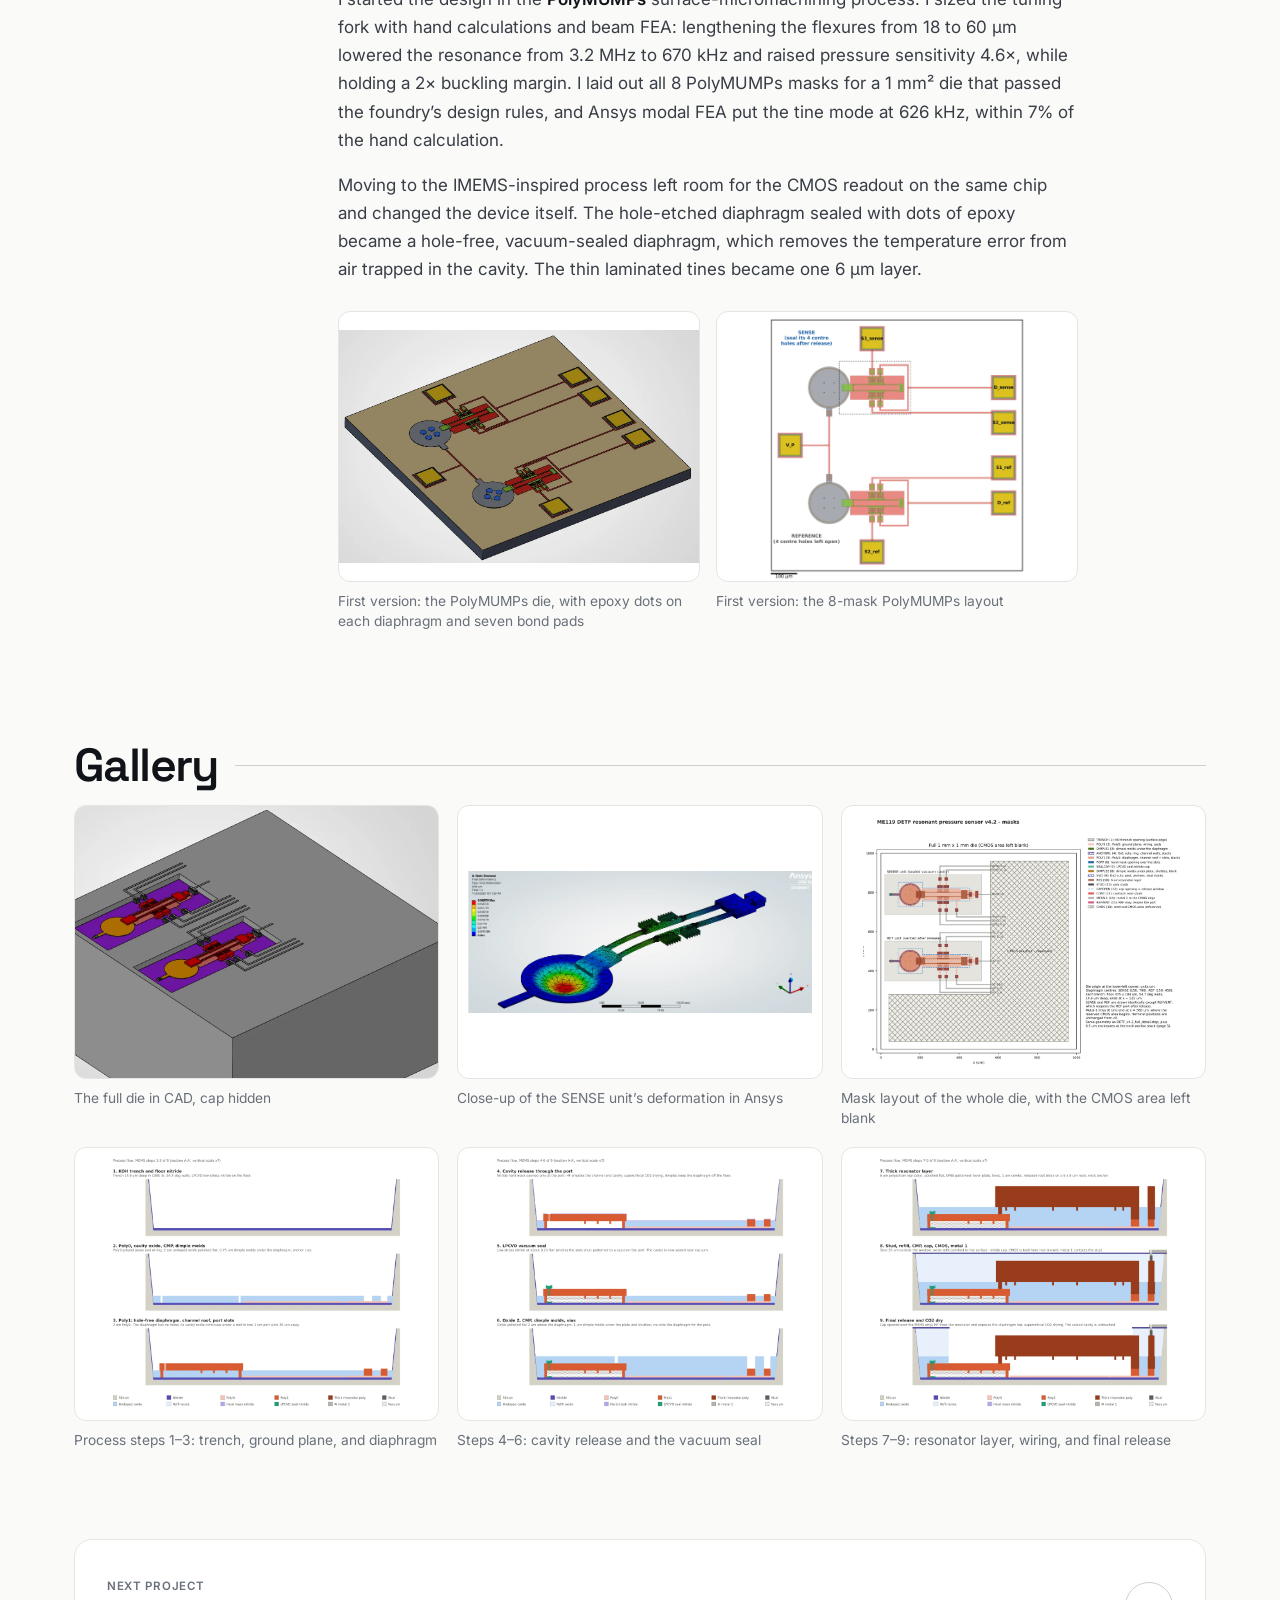
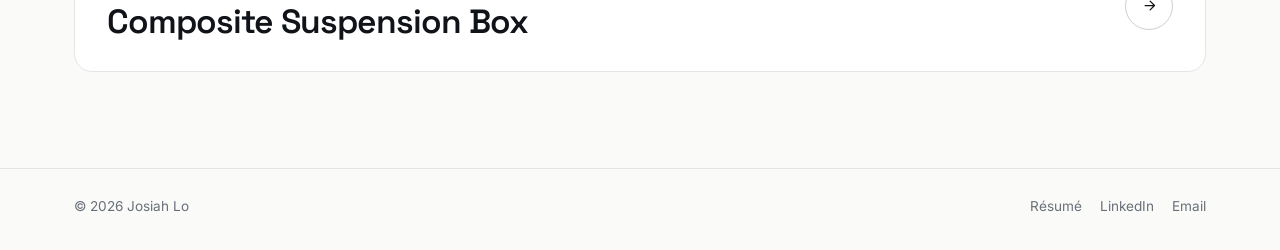
==== commit 99836050: "Remove three mask and mode-check images from the MEMS gallery Co-Authored-By: Claude Opus 5.5 <norep" ====
--- a/projects/mems-pressure-sensor.html
+++ b/projects/mems-pressure-sensor.html
@@ -234,9 +234,6 @@
           <figure><a href="../assets/img/mems/final-die-full.webp" data-zoom><img src="../assets/img/mems/final-die-full.webp" width="1354" height="838" alt="CAD of the full 1 mm die block with the cap hidden, showing both units in their trenches" loading="lazy"></a><figcaption>The full die in CAD, cap hidden</figcaption></figure>
           <figure><a href="../assets/img/mems/fea-deform-zoom.webp" data-zoom><img class="fit" src="../assets/img/mems/fea-deform-zoom.webp" width="1661" height="686" alt="Close-up of the Ansys deformation result on the SENSE unit: the diaphragm deflects most at its center and the tines bow" loading="lazy"></a><figcaption>Close-up of the SENSE unit’s deformation in Ansys</figcaption></figure>
           <figure><a href="../assets/img/mems/masks-die.webp" data-zoom><img class="fit" src="../assets/img/mems/masks-die.webp" width="2000" height="1567" alt="Mask layout of the whole 1 mm die with the SENSE and REF units on the left and the blank CMOS area on the right" loading="lazy"></a><figcaption>Mask layout of the whole die, with the CMOS area left blank</figcaption></figure>
-          <figure><a href="../assets/img/mems/masks-all.webp" data-zoom><img class="fit" src="../assets/img/mems/masks-all.webp" width="2000" height="1499" alt="All 15 masks shown one at a time in process order, from the trench mask to the REF vent mask" loading="lazy"></a><figcaption>All 15 masks, one at a time, in process order</figcaption></figure>
-          <figure><a href="../assets/img/mems/masks-checks.webp" data-zoom><img class="fit" src="../assets/img/mems/masks-checks.webp" width="1964" height="1502" alt="Table of the mask layers and their purposes, with the list of automated layout checks, all passing" loading="lazy"></a><figcaption>The mask layers and the automated layout checks</figcaption></figure>
-          <figure><a href="../assets/img/mems/v42-modes.webp" data-zoom><img class="fit" src="../assets/img/mems/v42-modes.webp" width="2000" height="1482" alt="Drawing of the root block and neck, with beam-model mode shapes for the anti-phase, in-phase, and out-of-plane modes" loading="lazy"></a><figcaption>The beam-model mode check for the root and neck, before the FEA</figcaption></figure>
           <figure><a href="../assets/img/mems/v42-flow-1.webp" data-zoom><img class="fit" src="../assets/img/mems/v42-flow-1.webp" width="1868" height="1596" alt="Process flow steps 1 to 3: KOH trench and floor nitride, Poly0 and cavity oxide, and the hole-free Poly1 diaphragm" loading="lazy"></a><figcaption>Process steps 1–3: trench, ground plane, and diaphragm</figcaption></figure>
           <figure><a href="../assets/img/mems/v42-flow-2.webp" data-zoom><img class="fit" src="../assets/img/mems/v42-flow-2.webp" width="1868" height="1596" alt="Process flow steps 4 to 6: cavity release through the port, the LPCVD vacuum seal, and oxide 2 with dimple molds and vias" loading="lazy"></a><figcaption>Steps 4–6: cavity release and the vacuum seal</figcaption></figure>
           <figure><a href="../assets/img/mems/v42-flow-3.webp" data-zoom><img class="fit" src="../assets/img/mems/v42-flow-3.webp" width="1868" height="1596" alt="Process flow steps 7 to 9: the 6 µm resonator layer, stud, refill, cap and metal 1, and the final release" loading="lazy"></a><figcaption>Steps 7–9: resonator layer, wiring, and final release</figcaption></figure>
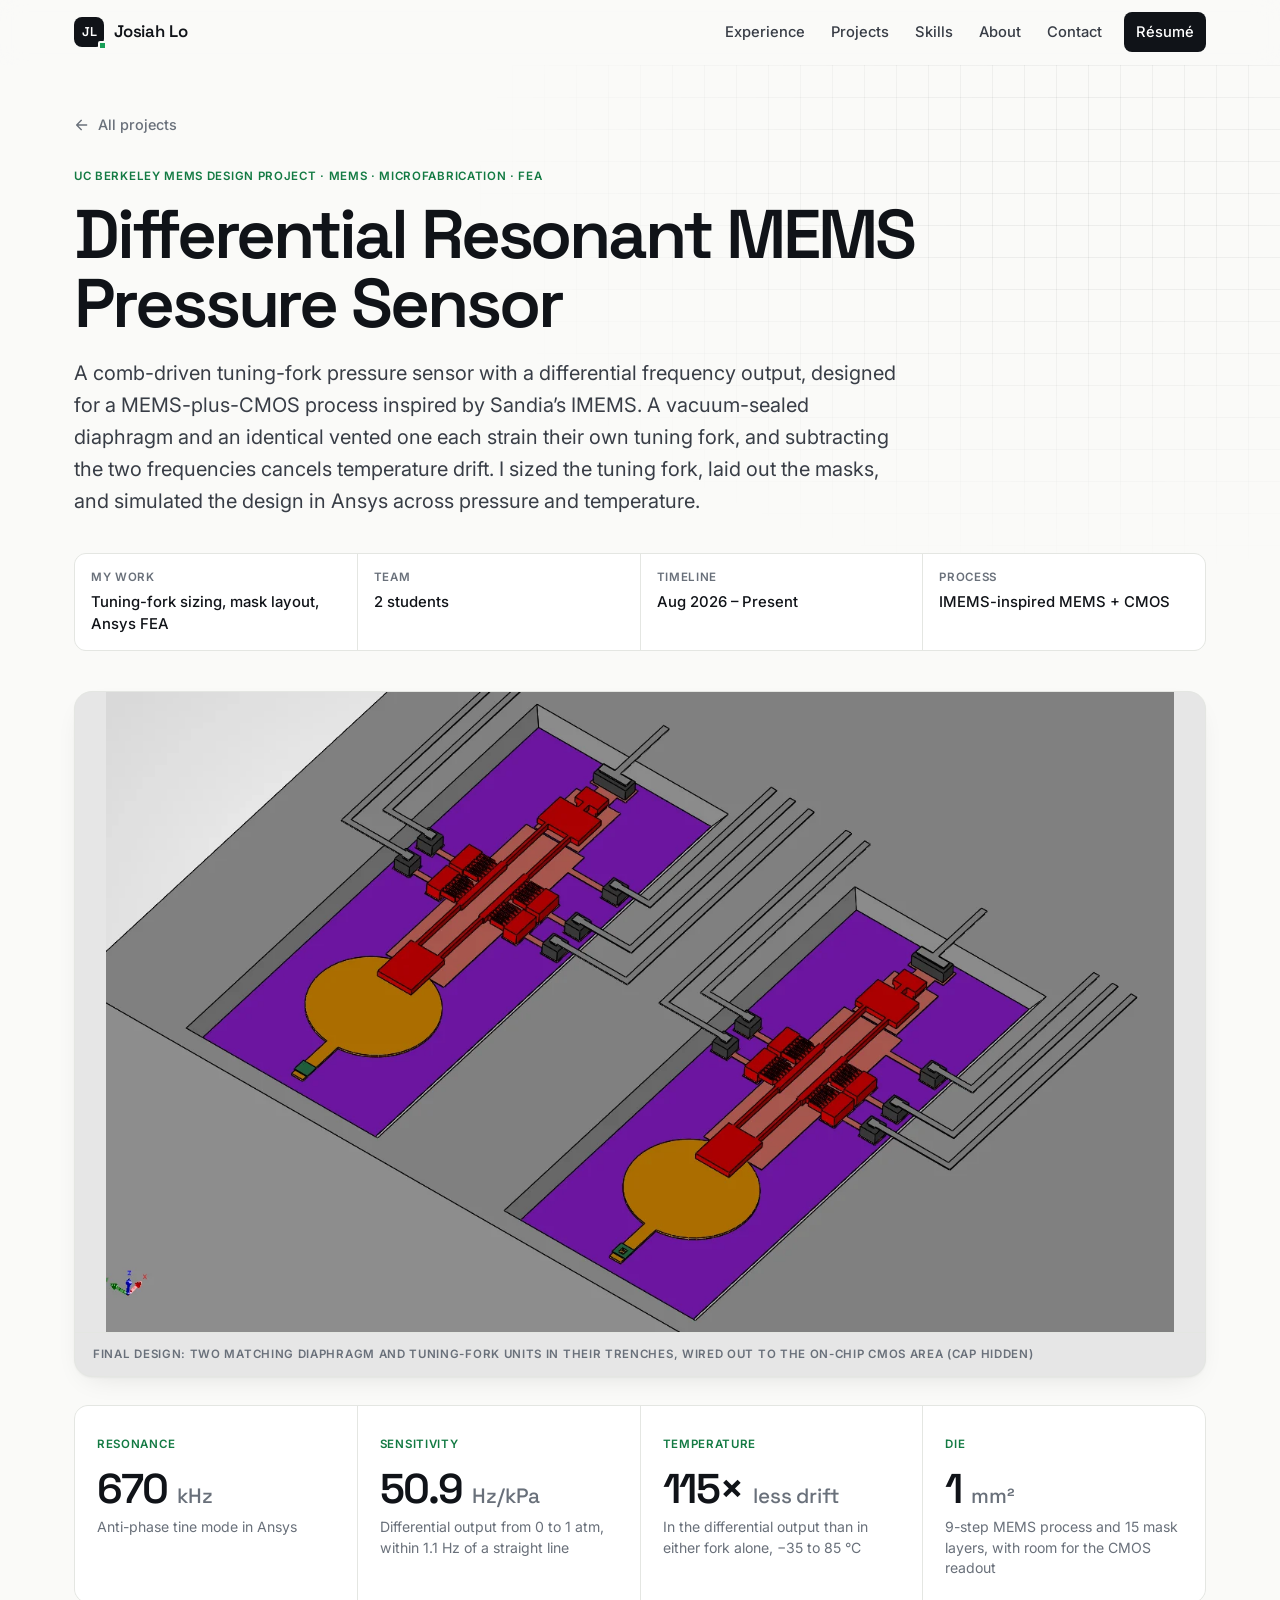
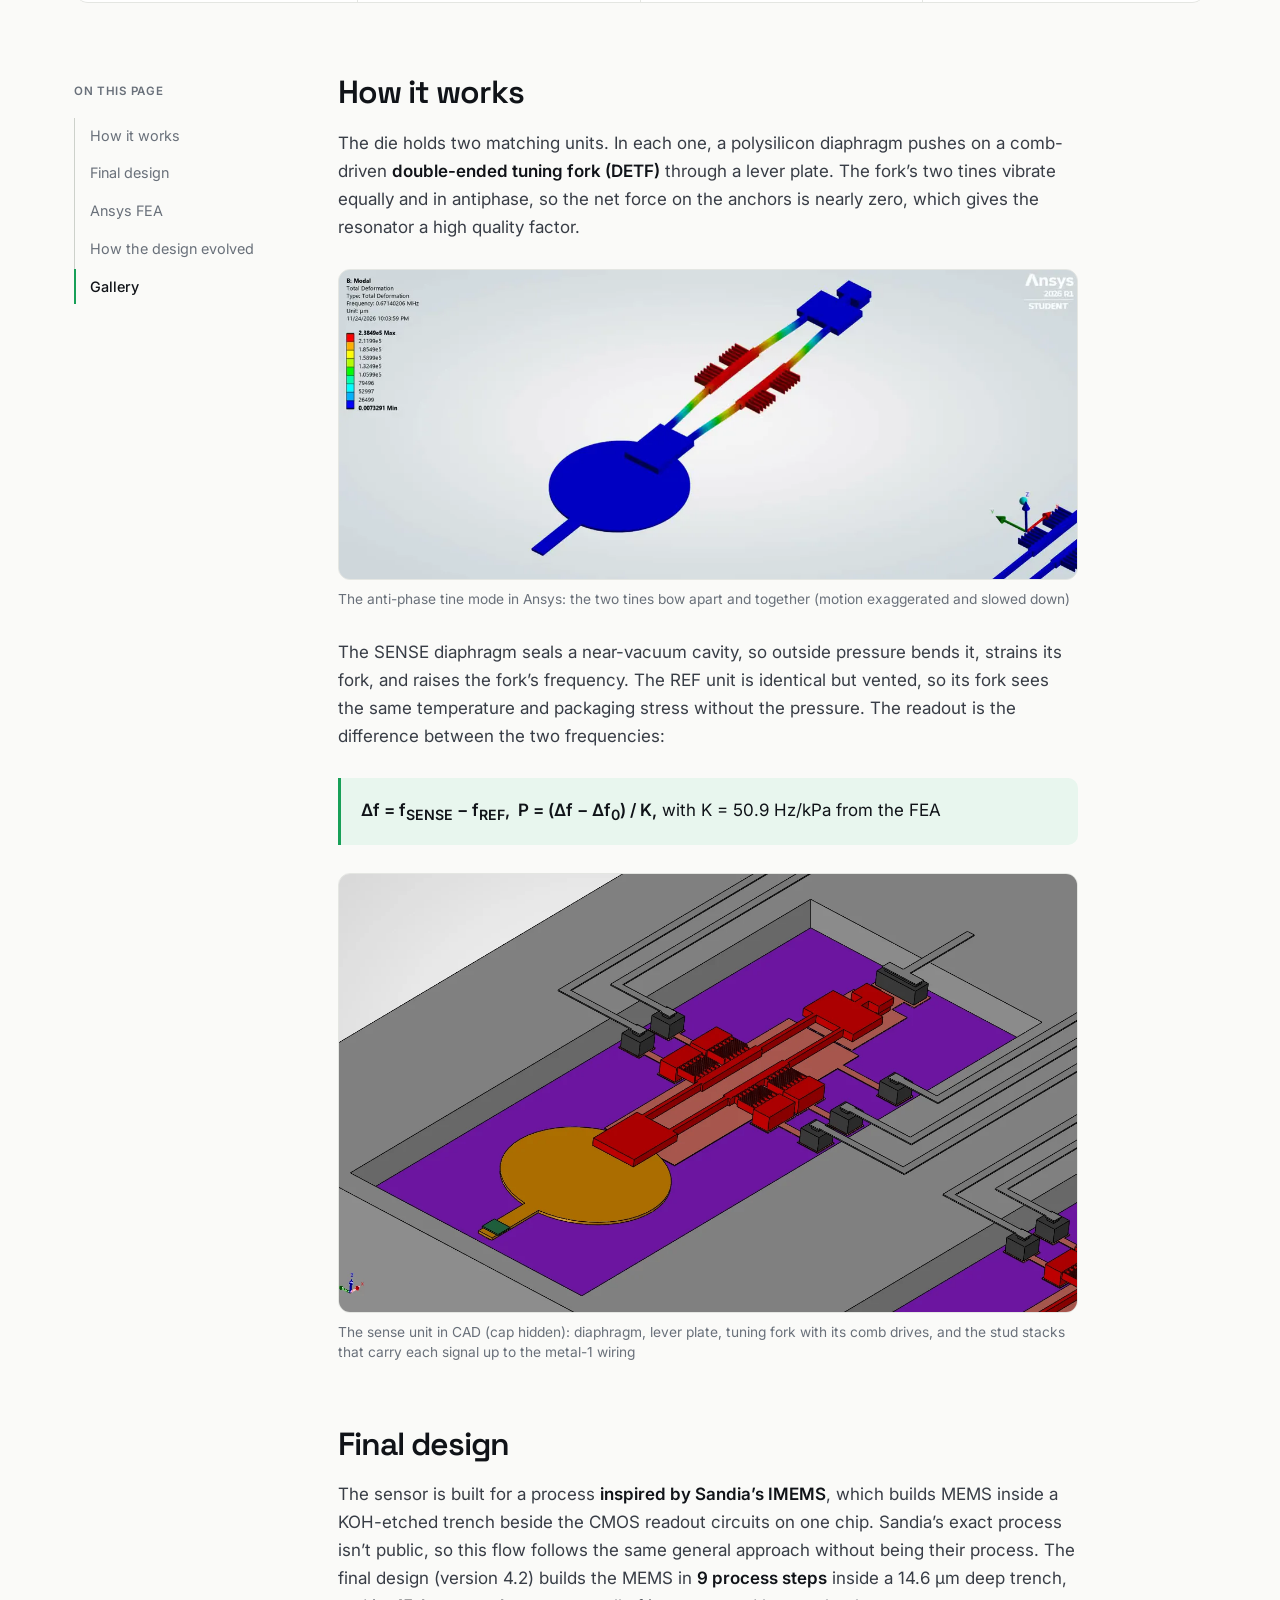
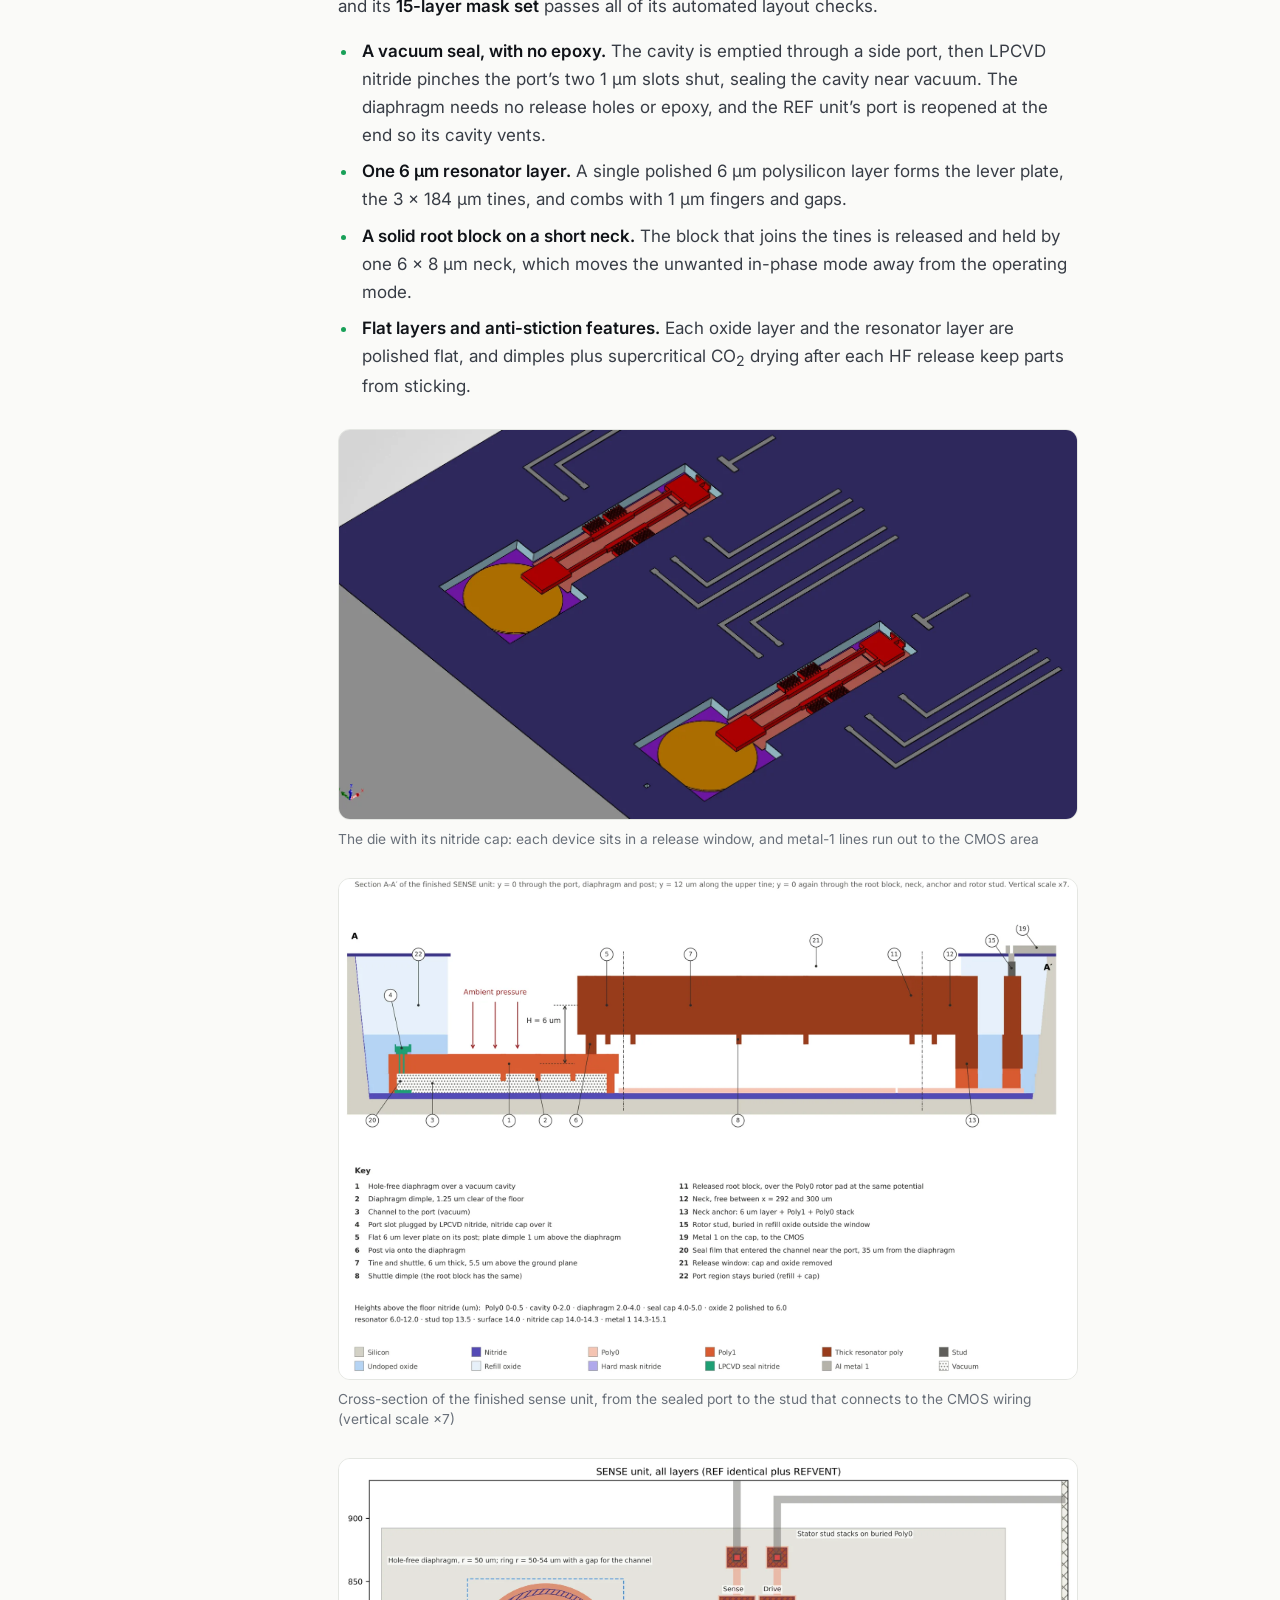
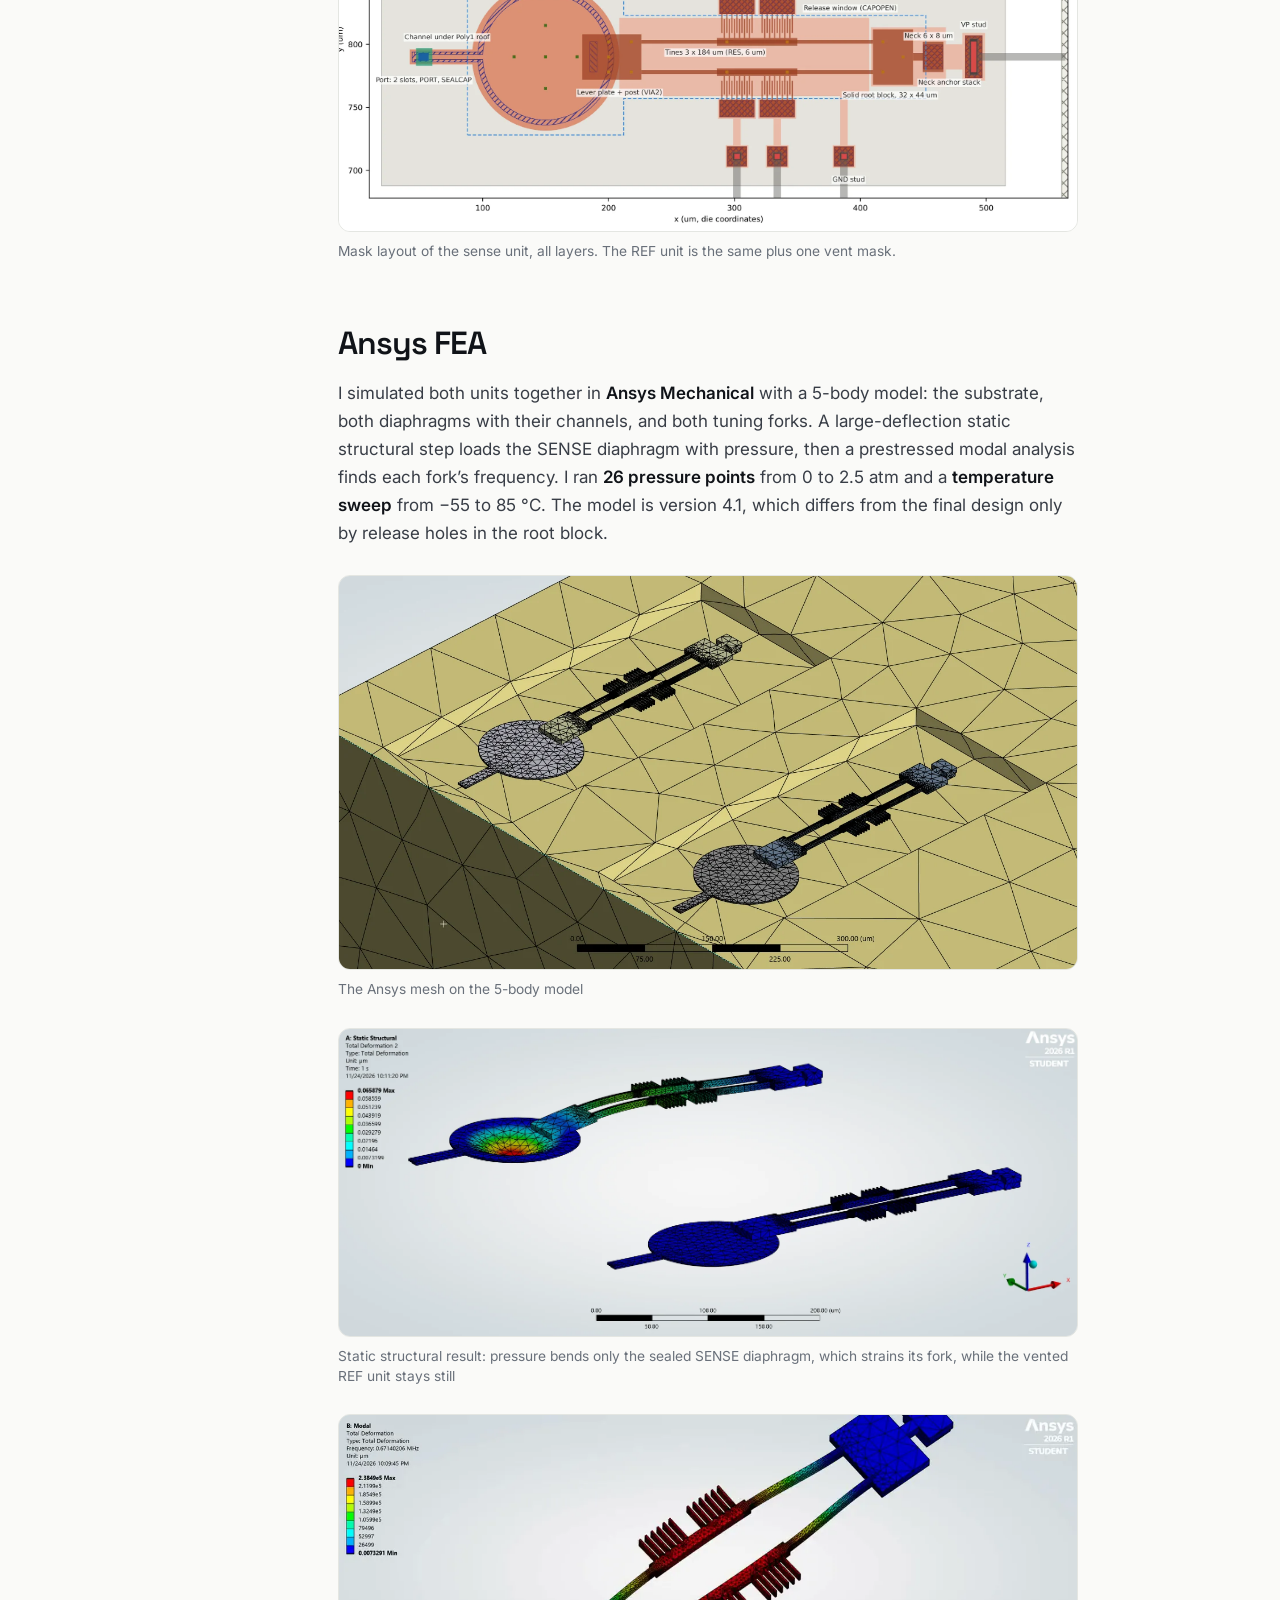
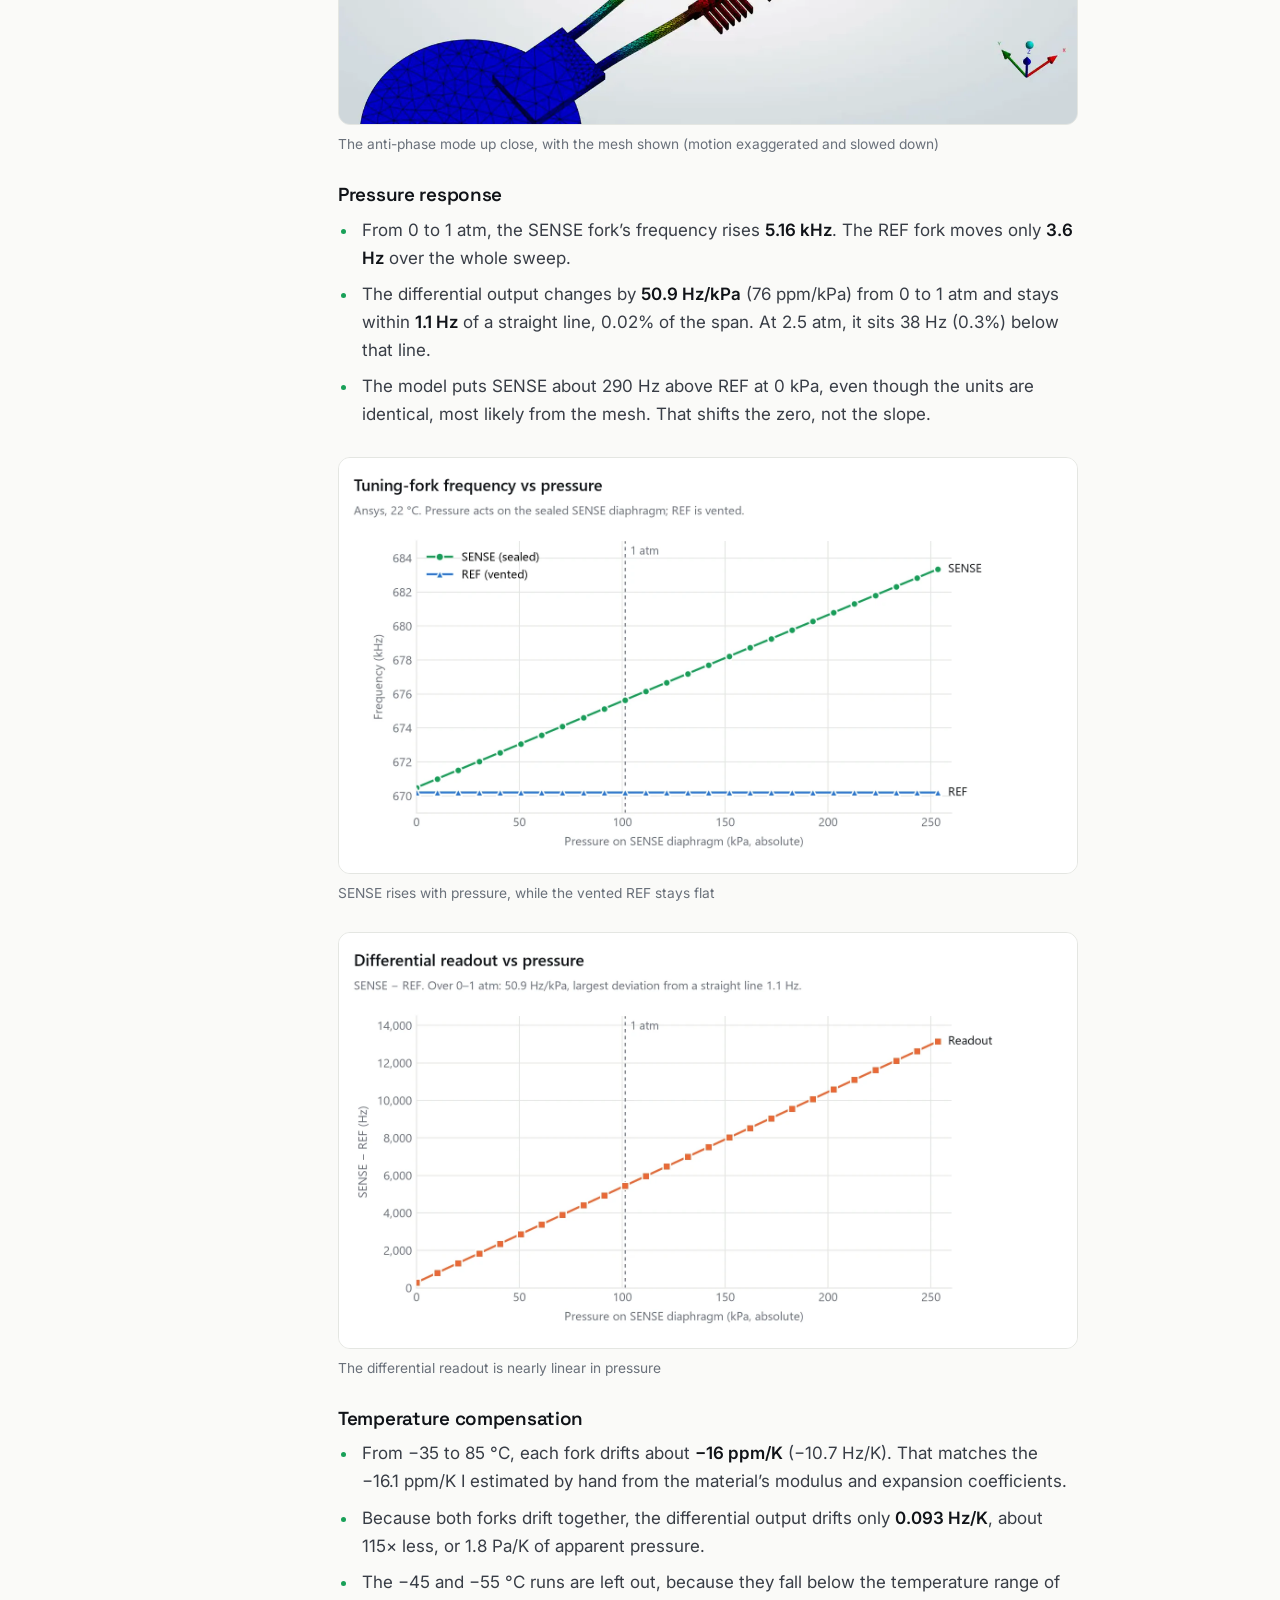
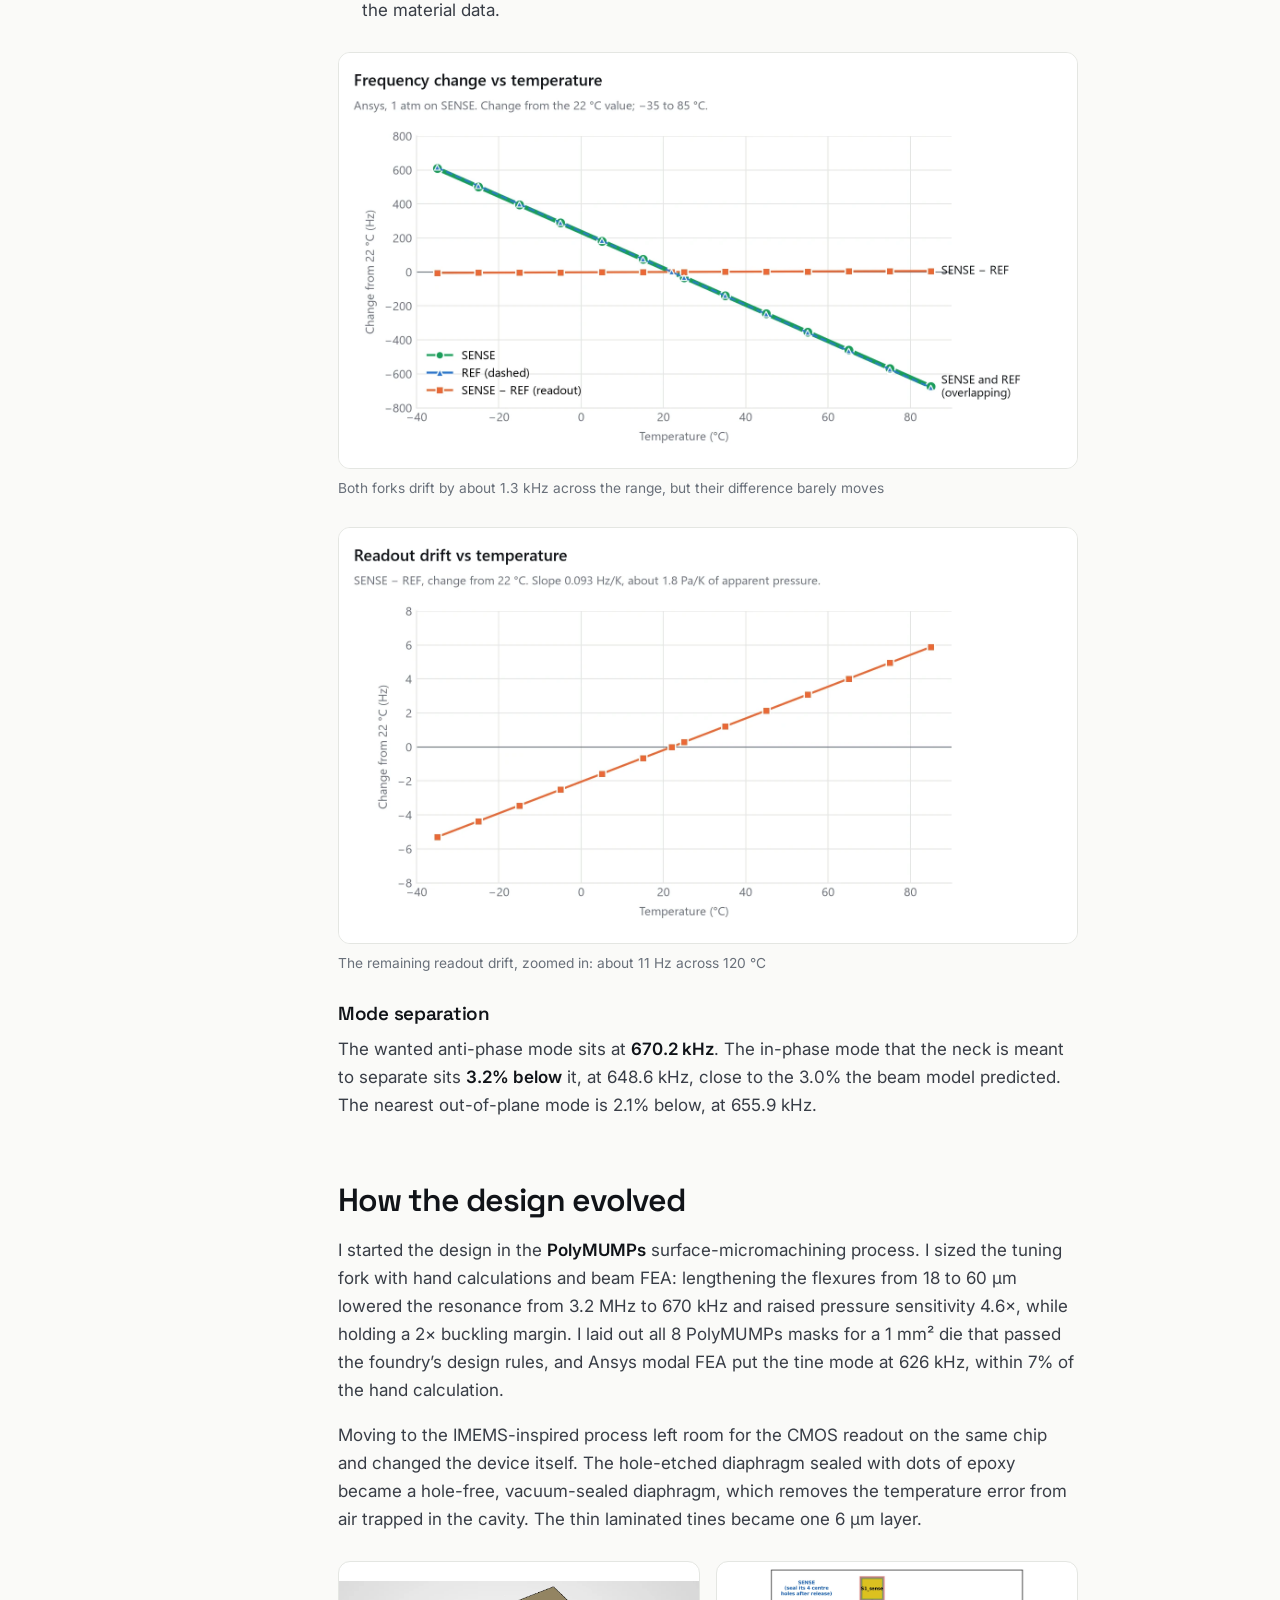
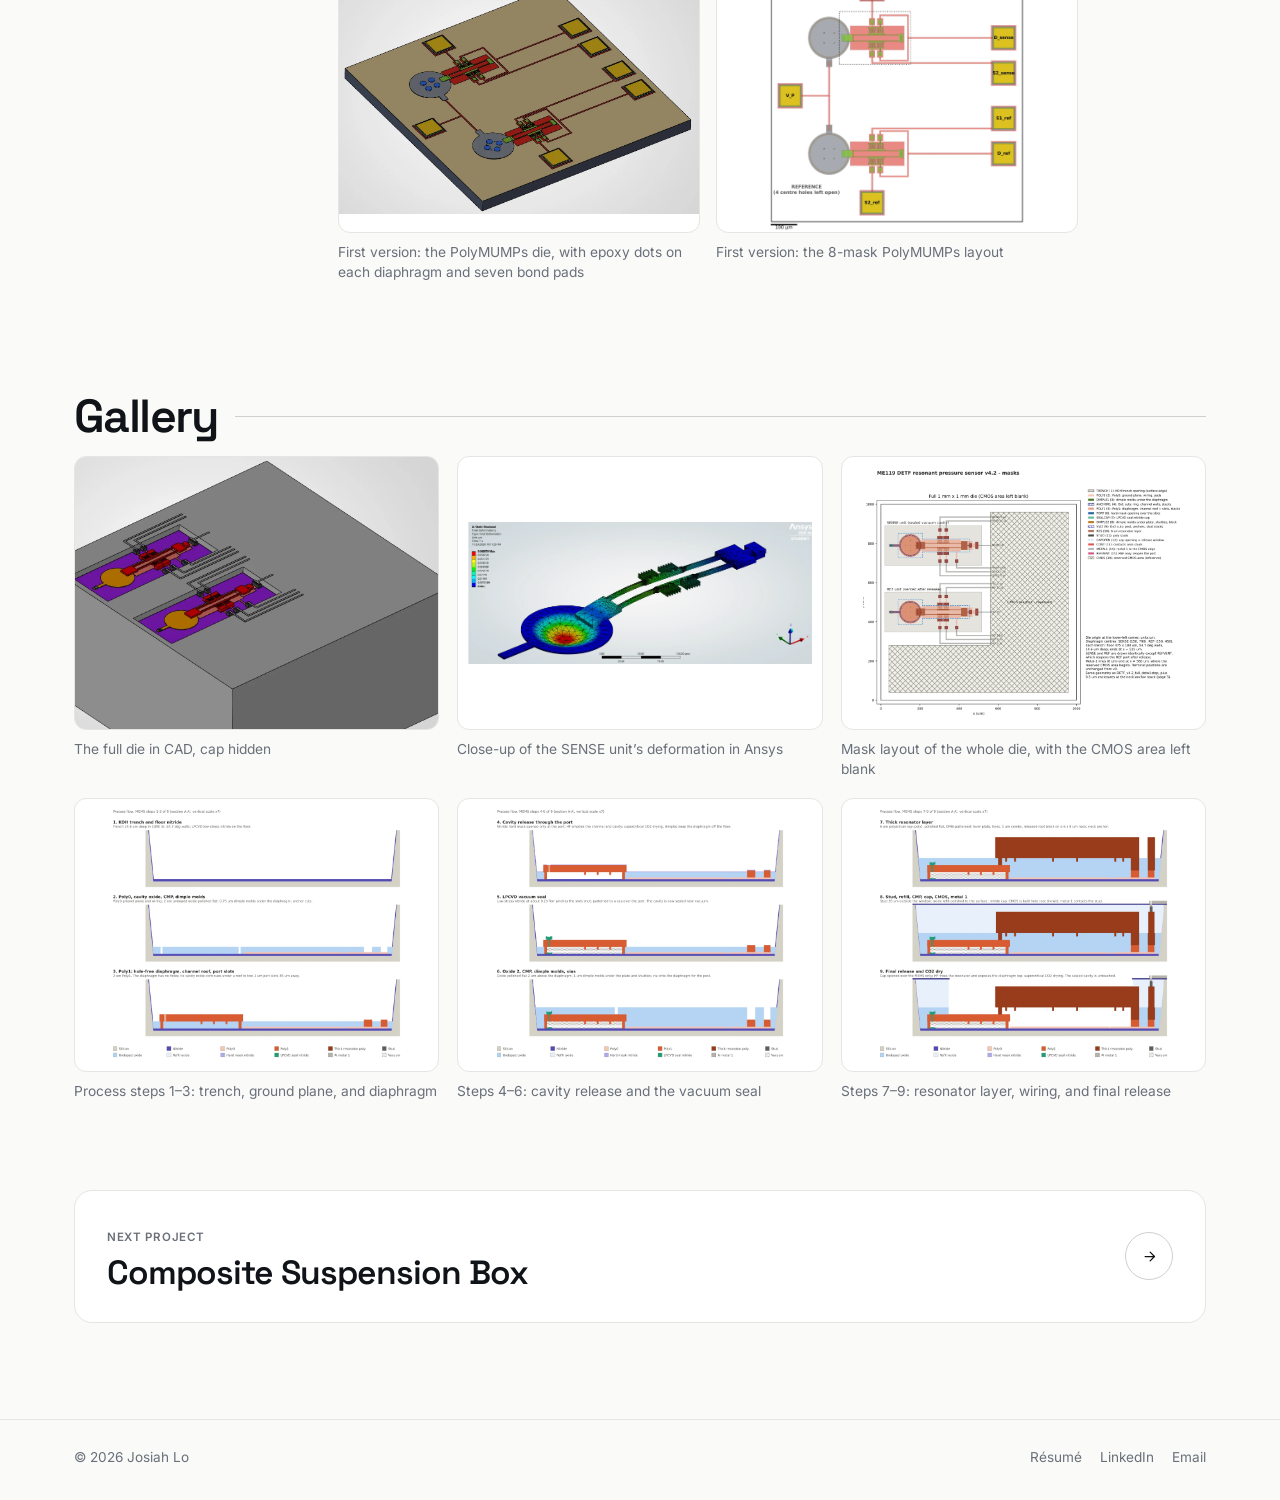
==== commit 6140eb67: "Remove the port-seal and root-block close-ups from the MEMS page Co-Authored-By: Claude Opus 5.5 <no" ====
--- a/projects/mems-pressure-sensor.html
+++ b/projects/mems-pressure-sensor.html
@@ -133,16 +133,6 @@
               <a href="../assets/img/mems/final-die-cap.webp" data-zoom><img src="../assets/img/mems/final-die-cap.webp" width="1602" height="845" alt="CAD of the final die with its nitride cap in place: each tuning fork sits in a release window, and metal-1 lines run across the cap" loading="lazy"></a>
               <figcaption>The die with its nitride cap: each device sits in a release window, and metal-1 lines run out to the CMOS area</figcaption>
             </figure>
-            <div class="fig-row">
-              <figure class="fig">
-                <a href="../assets/img/mems/v42-port-seal.webp" data-zoom><img src="../assets/img/mems/v42-port-seal.webp" width="1600" height="1000" alt="Close-up render of the port seal: nitride plugs filling two slots in the polysilicon channel roof, under a nitride seal cap" loading="lazy"></a>
-                <figcaption>The port seal: nitride plugs fill the two 1 µm slots under the seal cap</figcaption>
-              </figure>
-              <figure class="fig">
-                <a href="../assets/img/mems/v42-root-neck.webp" data-zoom><img src="../assets/img/mems/v42-root-neck.webp" width="1600" height="1000" alt="Close-up render of the solid root block joined to the tines and held by a short neck on its anchor" loading="lazy"></a>
-                <figcaption>The solid root block, held by its 6 × 8 µm neck</figcaption>
-              </figure>
-            </div>
             <figure class="fig">
               <a href="../assets/img/mems/v42-section.webp" data-zoom><img src="../assets/img/mems/v42-section.webp" width="2000" height="1356" alt="Labeled cross-section of the finished sense unit: hole-free diaphragm over a vacuum cavity, the sealed port, the 6 µm lever plate and tine, the root block and neck, and the rotor stud up to metal 1" loading="lazy"></a>
               <figcaption>Cross-section of the finished sense unit, from the sealed port to the stud that connects to the CMOS wiring (vertical scale ×7)</figcaption>
